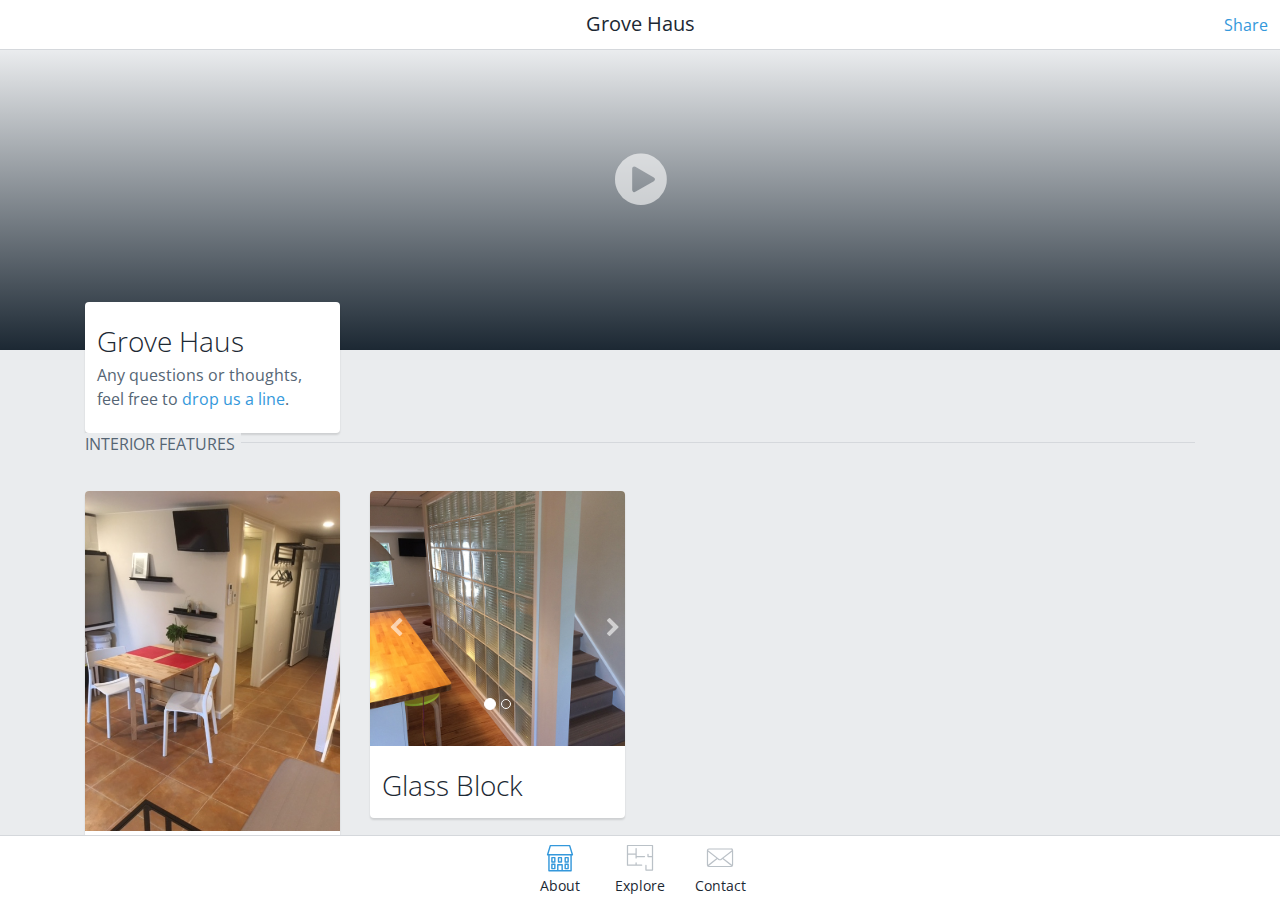
==== index.html @ 53299882 "initial commit" ====
<!DOCTYPE html>
<html lang="en">
<head>
	<meta http-equiv="X-UA-Compatible" content="IE=edge,chrome=1">
	<title>Bath | Grove Haus</title>
	<meta property="og:site_name" content="Grove Haus">
	<meta property="og:title" content="Grove Haus">
	<meta property="og:url" content="http://www.grove.littlebrook.me">
	<meta property="og:type" content="website">
	<meta property="og:image" content="img/social-fav.png"/>
	<meta property="og:description" content="Grove Haus is an eco friendly rental property managed by Steve Oliver.  Steve has spent several years perfecting the art of eco-renovations.  The Grove Haus application teaches people about eco frinedly technologies and decisions made when renovating the property.">  
	<meta itemprop="name" content="Grove Haus">
	<meta itemprop="url" content="http://www.grove.littlebrook.me">
	<meta itemprop="description" content="Grove Haus is an eco friendly rental property managed by Steve Oliver.  Steve has spent several years perfecting the art of eco-renovations.  The Grove Haus application teaches people about eco frinedly technologies and decisions made when renovating the property.">
	<meta name="robots" content="index,follow">
	<meta charset="utf-8">
	<meta name="viewport" content="width=device-width, initial-scale=1">
	<link href="stylesheets/main.css" rel="stylesheet">
	<link rel="apple-touch-icon" sizes="57x57" href="img/fav/apple-icon-57x57.png">
	<link rel="apple-touch-icon" sizes="60x60" href="img/fav/apple-icon-60x60.png">
	<link rel="apple-touch-icon" sizes="72x72" href="img/fav/apple-icon-72x72.png">
	<link rel="apple-touch-icon" sizes="76x76" href="img/fav/apple-icon-76x76.png">
	<link rel="apple-touch-icon" sizes="114x114" href="img/fav/apple-icon-114x114.png">
	<link rel="apple-touch-icon" sizes="120x120" href="img/fav/apple-icon-120x120.png">
	<link rel="apple-touch-icon" sizes="144x144" href="img/fav/apple-icon-144x144.png">
	<link rel="apple-touch-icon" sizes="152x152" href="img/fav/apple-icon-152x152.png">
	<link rel="apple-touch-icon" sizes="180x180" href="img/fav/apple-icon-180x180.png">
	<link rel="icon" type="image/png" sizes="192x192"  href="img/fav/android-icon-192x192.png">
	<link rel="icon" type="image/png" sizes="32x32" href="img/fav/favicon-32x32.png">
	<link rel="icon" type="image/png" sizes="96x96" href="img/fav/favicon-96x96.png">
	<link rel="icon" type="image/png" sizes="16x16" href="img/fav/favicon-16x16.png">
	<link rel="manifest" href="/manifest.json">
	<meta name="msapplication-TileColor" content="#ffffff">
	<meta name="msapplication-TileImage" content="img/fav/ms-icon-144x144.png">
	<meta name="theme-color" content="#ffffff">
</head>

<body id="home">

	<header class="row">
		<div class="header-left">
			<!-- <a href="#"><i class="fa fa-angle-left" aria-hidden="true"></i> Explore</a> -->
		</div>
		<div class="header-center">
			<h2>Grove Haus</h2>
		</div>
		<div class="header-right">
			<a href="#social-share" data-toggle="modal">Share</a>
		</div>
	</header>

	<div class="content">
		<div id="hero" class="row text-center">
			<a href="#intro-video" data-toggle="modal"><i class="fa fa-play-circle" aria-hidden="true"></i></a>
		</div>

		<div class="container">
			<div class="row">
				<div class="col-md-3 col-sm-6">
					<div class="card">
						<div class="card-body">
							<h1>Grove Haus</h1>
							<pContent Here</p>
							<p>Any questions or thoughts, feel free to <a href="contact.html">drop us a line</a>.</p>
						</div>
					</div>
				</div>	
				
				<div class="row divider">
					<div class="col-sm-12">
						<label>Interior Features</label>
						<span></span>
					</div>
				</div>
				
				<div class="col-md-3 col-sm-6">
					<div class="card">
						<div class="card-header">
							<img src="img/features/interior/DecorativeWarmFloors.jpg">
						</div>
						<div class="card-body">
							<h1>Decorative Radiant Floor</h1>
						</div>
					</div>
				</div>

				<div class="col-md-3 col-sm-6">
					<div class="card">
						<div class="card-header">
							<div id="carousel-glass-block" class="carousel slide" data-ride="carousel">
								<!-- Indicators -->
								<ol class="carousel-indicators">
									<li data-target="#carousel-glass-block" data-slide-to="0" class="active"></li>
									<li data-target="#carousel-glass-block" data-slide-to="1"></li>
								</ol>

								<!-- Wrapper for slides -->
								<div class="carousel-inner" role="listbox">
									<div class="item active">
									  <img src="img/features/interior/GlassBlockWall.jpg">
									</div>
									<div class="item">
									  <img src="img/features/interior/GlassBlockAccelerated.jpg">
									</div>
								</div>

								<!-- Controls -->
								<a class="left carousel-control" href="#carousel-glass-block" role="button" data-slide="prev">
									<i class="fa fa-chevron-left" aria-hidden="true"></i>
									<span class="sr-only">Previous</span>
								</a>
								<a class="right carousel-control" href="#carousel-glass-block" role="button" data-slide="next">
									<i class="fa fa-chevron-right" aria-hidden="true"></i>
									<span class="sr-only">Next</span>
								</a>
							</div>
						</div>
						<div class="card-body">
							<h1>Glass Block</h1>
						</div>
					</div>
				</div>

			</div>
		</div>
	</div>

	<footer class="row">
		<ul class="text-center nav nav-pills">
		  <li  role="presentation" class="active"><a href="index.html"><span id="nav-about"></span><label>About</label></a></li>
		  <li  role="presentation"><a href="explore.html"><span id="nav-explore"></span><label>Explore</label></a></li>
		  <li  role="presentation"><a href="contact.html"><span id="nav-contact"></span><label>Contact</label></a></li>
		</ul>
	</footer>

	<!-- Modals -->
	<div id="social-share" class="modal fade" tabindex="-1" role="dialog">
	  <div class="modal-dialog" role="document">
	    <div class="modal-content">
	      <div class="modal-header text-center">
	        <h1>Share this page</h1>
	      </div>
	      <div class="modal-body text-center">
	        <div class="row">
	        	<a href="https://twitter.com/share" data-target="_blank" class="btn btn-lg btn-twitter btn-block" data-text="Check out this cool technology used by Zadroga Haus" data-url="http://zadroga.littlebrook.me" data-hashtags="ecofriendly"><i class="fa fa-twitter"></i> Tweet</a>
	        </div>
	        <br>
	        <div class="row">
	        	<a href="http://www.facebook.com/share" data-target="_blank" class="btn btn-lg btn-facebook btn-block" data-href="http://zadroga.littlebrook.me"><i class="fa fa-facebook"></i> Share</a>
	        </div>	
	      </div>
	      <div class="modal-footer text-center">
	        <a href="#" data-dismiss="modal">Close</a>
	      </div>
	    </div><!-- /.modal-content -->
	  </div><!-- /.modal-dialog -->
	</div><!-- /.modal -->

	<div id="intro-video" class="modal fade" tabindex="-1" role="dialog">
	  <div class="modal-dialog" role="document">
	    <div class="modal-content">
	      <!-- <div class="modal-header text-center">
	        <h1>Share this page</h1>
	      </div> -->
	      <div class="modal-body text-center">
	        <div class="row">
	        	<!-- 16:9 aspect ratio -->
				<div class="embed-responsive embed-responsive-16by9">
				  <iframe width="560" height="315" src="https://www.youtube.com/embed/lWLOWMVcKO8" frameborder="0" allowfullscreen></iframe>
				</div>
	        </div>			
	      </div>
	      <div class="modal-footer text-center">
	        <a href="#" data-dismiss="modal">Close</a>
	      </div>
	    </div><!-- /.modal-content -->
	  </div><!-- /.modal-dialog -->
	</div><!-- /.modal -->
	

	

	<!-- Scripts -->
	<script type="text/javascript">
		$('.carousel').carousel()
	</script>
	<script type="text/javascript" src="/js/retina.js"></script>
	<script src="https://ajax.googleapis.com/ajax/libs/jquery/1.11.1/jquery.min.js"></script>
	<script src="https://maxcdn.bootstrapcdn.com/bootstrap/3.3.6/js/bootstrap.min.js" integrity="sha384-0mSbJDEHialfmuBBQP6A4Qrprq5OVfW37PRR3j5ELqxss1yVqOtnepnHVP9aJ7xS" crossorigin="anonymous"></script>
</body>
</html>
---- stylesheets/main.css ----
@charset "UTF-8";
@import url(https://fonts.googleapis.com/css?family=Open+Sans:300,400,600,700);
@import url(https://maxcdn.bootstrapcdn.com/font-awesome/4.4.0/css/font-awesome.min.css);
/*!
 * Bootstrap v3.3.6 (http://getbootstrap.com)
 * Copyright 2011-2015 Twitter, Inc.
 * Licensed under MIT (https://github.com/twbs/bootstrap/blob/master/LICENSE)
 */
/*! normalize.css v3.0.3 | MIT License | github.com/necolas/normalize.css */
/* line 9, ../sass/vendors/bootstrap/bootstrap/_normalize.scss */
html {
  font-family: sans-serif;
  -ms-text-size-adjust: 100%;
  -webkit-text-size-adjust: 100%;
}

/* line 19, ../sass/vendors/bootstrap/bootstrap/_normalize.scss */
body {
  margin: 0;
}

/* line 33, ../sass/vendors/bootstrap/bootstrap/_normalize.scss */
article,
aside,
details,
figcaption,
figure,
footer,
header,
hgroup,
main,
menu,
nav,
section,
summary {
  display: block;
}

/* line 54, ../sass/vendors/bootstrap/bootstrap/_normalize.scss */
audio,
canvas,
progress,
video {
  display: inline-block;
  vertical-align: baseline;
}

/* line 67, ../sass/vendors/bootstrap/bootstrap/_normalize.scss */
audio:not([controls]) {
  display: none;
  height: 0;
}

/* line 77, ../sass/vendors/bootstrap/bootstrap/_normalize.scss */
[hidden],
template {
  display: none;
}

/* line 89, ../sass/vendors/bootstrap/bootstrap/_normalize.scss */
a {
  background-color: transparent;
}

/* line 98, ../sass/vendors/bootstrap/bootstrap/_normalize.scss */
a:active,
a:hover {
  outline: 0;
}

/* line 110, ../sass/vendors/bootstrap/bootstrap/_normalize.scss */
abbr[title] {
  border-bottom: 1px dotted;
}

/* line 118, ../sass/vendors/bootstrap/bootstrap/_normalize.scss */
b,
strong {
  font-weight: bold;
}

/* line 127, ../sass/vendors/bootstrap/bootstrap/_normalize.scss */
dfn {
  font-style: italic;
}

/* line 136, ../sass/vendors/bootstrap/bootstrap/_normalize.scss */
h1 {
  font-size: 2em;
  margin: 0.67em 0;
}

/* line 145, ../sass/vendors/bootstrap/bootstrap/_normalize.scss */
mark {
  background: #ff0;
  color: #000;
}

/* line 154, ../sass/vendors/bootstrap/bootstrap/_normalize.scss */
small {
  font-size: 80%;
}

/* line 162, ../sass/vendors/bootstrap/bootstrap/_normalize.scss */
sub,
sup {
  font-size: 75%;
  line-height: 0;
  position: relative;
  vertical-align: baseline;
}

/* line 170, ../sass/vendors/bootstrap/bootstrap/_normalize.scss */
sup {
  top: -0.5em;
}

/* line 174, ../sass/vendors/bootstrap/bootstrap/_normalize.scss */
sub {
  bottom: -0.25em;
}

/* line 185, ../sass/vendors/bootstrap/bootstrap/_normalize.scss */
img {
  border: 0;
}

/* line 193, ../sass/vendors/bootstrap/bootstrap/_normalize.scss */
svg:not(:root) {
  overflow: hidden;
}

/* line 204, ../sass/vendors/bootstrap/bootstrap/_normalize.scss */
figure {
  margin: 1em 40px;
}

/* line 212, ../sass/vendors/bootstrap/bootstrap/_normalize.scss */
hr {
  box-sizing: content-box;
  height: 0;
}

/* line 221, ../sass/vendors/bootstrap/bootstrap/_normalize.scss */
pre {
  overflow: auto;
}

/* line 229, ../sass/vendors/bootstrap/bootstrap/_normalize.scss */
code,
kbd,
pre,
samp {
  font-family: monospace, monospace;
  font-size: 1em;
}

/* line 252, ../sass/vendors/bootstrap/bootstrap/_normalize.scss */
button,
input,
optgroup,
select,
textarea {
  color: inherit;
  font: inherit;
  margin: 0;
}

/* line 266, ../sass/vendors/bootstrap/bootstrap/_normalize.scss */
button {
  overflow: visible;
}

/* line 277, ../sass/vendors/bootstrap/bootstrap/_normalize.scss */
button,
select {
  text-transform: none;
}

/* line 290, ../sass/vendors/bootstrap/bootstrap/_normalize.scss */
button,
html input[type="button"],
input[type="reset"],
input[type="submit"] {
  -webkit-appearance: button;
  cursor: pointer;
}

/* line 302, ../sass/vendors/bootstrap/bootstrap/_normalize.scss */
button[disabled],
html input[disabled] {
  cursor: default;
}

/* line 311, ../sass/vendors/bootstrap/bootstrap/_normalize.scss */
button::-moz-focus-inner,
input::-moz-focus-inner {
  border: 0;
  padding: 0;
}

/* line 322, ../sass/vendors/bootstrap/bootstrap/_normalize.scss */
input {
  line-height: normal;
}

/* line 334, ../sass/vendors/bootstrap/bootstrap/_normalize.scss */
input[type="checkbox"],
input[type="radio"] {
  box-sizing: border-box;
  padding: 0;
}

/* line 346, ../sass/vendors/bootstrap/bootstrap/_normalize.scss */
input[type="number"]::-webkit-inner-spin-button,
input[type="number"]::-webkit-outer-spin-button {
  height: auto;
}

/* line 356, ../sass/vendors/bootstrap/bootstrap/_normalize.scss */
input[type="search"] {
  -webkit-appearance: textfield;
  box-sizing: content-box;
}

/* line 367, ../sass/vendors/bootstrap/bootstrap/_normalize.scss */
input[type="search"]::-webkit-search-cancel-button,
input[type="search"]::-webkit-search-decoration {
  -webkit-appearance: none;
}

/* line 376, ../sass/vendors/bootstrap/bootstrap/_normalize.scss */
fieldset {
  border: 1px solid #c0c0c0;
  margin: 0 2px;
  padding: 0.35em 0.625em 0.75em;
}

/* line 387, ../sass/vendors/bootstrap/bootstrap/_normalize.scss */
legend {
  border: 0;
  padding: 0;
}

/* line 396, ../sass/vendors/bootstrap/bootstrap/_normalize.scss */
textarea {
  overflow: auto;
}

/* line 405, ../sass/vendors/bootstrap/bootstrap/_normalize.scss */
optgroup {
  font-weight: bold;
}

/* line 416, ../sass/vendors/bootstrap/bootstrap/_normalize.scss */
table {
  border-collapse: collapse;
  border-spacing: 0;
}

/* line 421, ../sass/vendors/bootstrap/bootstrap/_normalize.scss */
td,
th {
  padding: 0;
}

/*! Source: https://github.com/h5bp/html5-boilerplate/blob/master/src/css/main.css */
@media print {
  /* line 9, ../sass/vendors/bootstrap/bootstrap/_print.scss */
  *,
  *:before,
  *:after {
    background: transparent !important;
    color: #000 !important;
    box-shadow: none !important;
    text-shadow: none !important;
  }

  /* line 18, ../sass/vendors/bootstrap/bootstrap/_print.scss */
  a,
  a:visited {
    text-decoration: underline;
  }

  /* line 23, ../sass/vendors/bootstrap/bootstrap/_print.scss */
  a[href]:after {
    content: " (" attr(href) ")";
  }

  /* line 27, ../sass/vendors/bootstrap/bootstrap/_print.scss */
  abbr[title]:after {
    content: " (" attr(title) ")";
  }

  /* line 33, ../sass/vendors/bootstrap/bootstrap/_print.scss */
  a[href^="#"]:after,
  a[href^="javascript:"]:after {
    content: "";
  }

  /* line 38, ../sass/vendors/bootstrap/bootstrap/_print.scss */
  pre,
  blockquote {
    border: 1px solid #999;
    page-break-inside: avoid;
  }

  /* line 44, ../sass/vendors/bootstrap/bootstrap/_print.scss */
  thead {
    display: table-header-group;
  }

  /* line 48, ../sass/vendors/bootstrap/bootstrap/_print.scss */
  tr,
  img {
    page-break-inside: avoid;
  }

  /* line 53, ../sass/vendors/bootstrap/bootstrap/_print.scss */
  img {
    max-width: 100% !important;
  }

  /* line 57, ../sass/vendors/bootstrap/bootstrap/_print.scss */
  p,
  h2,
  h3 {
    orphans: 3;
    widows: 3;
  }

  /* line 64, ../sass/vendors/bootstrap/bootstrap/_print.scss */
  h2,
  h3 {
    page-break-after: avoid;
  }

  /* line 72, ../sass/vendors/bootstrap/bootstrap/_print.scss */
  .navbar {
    display: none;
  }

  /* line 77, ../sass/vendors/bootstrap/bootstrap/_print.scss */
  .btn > .caret,
  .dropup > .btn > .caret {
    border-top-color: #000 !important;
  }

  /* line 81, ../sass/vendors/bootstrap/bootstrap/_print.scss */
  .label {
    border: 1px solid #000;
  }

  /* line 85, ../sass/vendors/bootstrap/bootstrap/_print.scss */
  .table {
    border-collapse: collapse !important;
  }
  /* line 88, ../sass/vendors/bootstrap/bootstrap/_print.scss */
  .table td,
  .table th {
    background-color: #fff !important;
  }

  /* line 94, ../sass/vendors/bootstrap/bootstrap/_print.scss */
  .table-bordered th,
  .table-bordered td {
    border: 1px solid #ddd !important;
  }
}
@font-face {
  font-family: 'Glyphicons Halflings';
  src: url("../fonts/bootstrap/glyphicons-halflings-regular.eot");
  src: url("../fonts/bootstrap/glyphicons-halflings-regular.eot?#iefix") format("embedded-opentype"), url("../fonts/bootstrap/glyphicons-halflings-regular.woff2") format("woff2"), url("../fonts/bootstrap/glyphicons-halflings-regular.woff") format("woff"), url("../fonts/bootstrap/glyphicons-halflings-regular.ttf") format("truetype"), url("../fonts/bootstrap/glyphicons-halflings-regular.svg#glyphicons_halflingsregular") format("svg");
}
/* line 24, ../sass/vendors/bootstrap/bootstrap/_glyphicons.scss */
.glyphicon {
  position: relative;
  top: 1px;
  display: inline-block;
  font-family: 'Glyphicons Halflings';
  font-style: normal;
  font-weight: normal;
  line-height: 1;
  -webkit-font-smoothing: antialiased;
  -moz-osx-font-smoothing: grayscale;
}

/* line 37, ../sass/vendors/bootstrap/bootstrap/_glyphicons.scss */
.glyphicon-asterisk:before {
  content: "\002a";
}

/* line 38, ../sass/vendors/bootstrap/bootstrap/_glyphicons.scss */
.glyphicon-plus:before {
  content: "\002b";
}

/* line 40, ../sass/vendors/bootstrap/bootstrap/_glyphicons.scss */
.glyphicon-euro:before,
.glyphicon-eur:before {
  content: "\20ac";
}

/* line 41, ../sass/vendors/bootstrap/bootstrap/_glyphicons.scss */
.glyphicon-minus:before {
  content: "\2212";
}

/* line 42, ../sass/vendors/bootstrap/bootstrap/_glyphicons.scss */
.glyphicon-cloud:before {
  content: "\2601";
}

/* line 43, ../sass/vendors/bootstrap/bootstrap/_glyphicons.scss */
.glyphicon-envelope:before {
  content: "\2709";
}

/* line 44, ../sass/vendors/bootstrap/bootstrap/_glyphicons.scss */
.glyphicon-pencil:before {
  content: "\270f";
}

/* line 45, ../sass/vendors/bootstrap/bootstrap/_glyphicons.scss */
.glyphicon-glass:before {
  content: "\e001";
}

/* line 46, ../sass/vendors/bootstrap/bootstrap/_glyphicons.scss */
.glyphicon-music:before {
  content: "\e002";
}

/* line 47, ../sass/vendors/bootstrap/bootstrap/_glyphicons.scss */
.glyphicon-search:before {
  content: "\e003";
}

/* line 48, ../sass/vendors/bootstrap/bootstrap/_glyphicons.scss */
.glyphicon-heart:before {
  content: "\e005";
}

/* line 49, ../sass/vendors/bootstrap/bootstrap/_glyphicons.scss */
.glyphicon-star:before {
  content: "\e006";
}

/* line 50, ../sass/vendors/bootstrap/bootstrap/_glyphicons.scss */
.glyphicon-star-empty:before {
  content: "\e007";
}

/* line 51, ../sass/vendors/bootstrap/bootstrap/_glyphicons.scss */
.glyphicon-user:before {
  content: "\e008";
}

/* line 52, ../sass/vendors/bootstrap/bootstrap/_glyphicons.scss */
.glyphicon-film:before {
  content: "\e009";
}

/* line 53, ../sass/vendors/bootstrap/bootstrap/_glyphicons.scss */
.glyphicon-th-large:before {
  content: "\e010";
}

/* line 54, ../sass/vendors/bootstrap/bootstrap/_glyphicons.scss */
.glyphicon-th:before {
  content: "\e011";
}

/* line 55, ../sass/vendors/bootstrap/bootstrap/_glyphicons.scss */
.glyphicon-th-list:before {
  content: "\e012";
}

/* line 56, ../sass/vendors/bootstrap/bootstrap/_glyphicons.scss */
.glyphicon-ok:before {
  content: "\e013";
}

/* line 57, ../sass/vendors/bootstrap/bootstrap/_glyphicons.scss */
.glyphicon-remove:before {
  content: "\e014";
}

/* line 58, ../sass/vendors/bootstrap/bootstrap/_glyphicons.scss */
.glyphicon-zoom-in:before {
  content: "\e015";
}

/* line 59, ../sass/vendors/bootstrap/bootstrap/_glyphicons.scss */
.glyphicon-zoom-out:before {
  content: "\e016";
}

/* line 60, ../sass/vendors/bootstrap/bootstrap/_glyphicons.scss */
.glyphicon-off:before {
  content: "\e017";
}

/* line 61, ../sass/vendors/bootstrap/bootstrap/_glyphicons.scss */
.glyphicon-signal:before {
  content: "\e018";
}

/* line 62, ../sass/vendors/bootstrap/bootstrap/_glyphicons.scss */
.glyphicon-cog:before {
  content: "\e019";
}

/* line 63, ../sass/vendors/bootstrap/bootstrap/_glyphicons.scss */
.glyphicon-trash:before {
  content: "\e020";
}

/* line 64, ../sass/vendors/bootstrap/bootstrap/_glyphicons.scss */
.glyphicon-home:before {
  content: "\e021";
}

/* line 65, ../sass/vendors/bootstrap/bootstrap/_glyphicons.scss */
.glyphicon-file:before {
  content: "\e022";
}

/* line 66, ../sass/vendors/bootstrap/bootstrap/_glyphicons.scss */
.glyphicon-time:before {
  content: "\e023";
}

/* line 67, ../sass/vendors/bootstrap/bootstrap/_glyphicons.scss */
.glyphicon-road:before {
  content: "\e024";
}

/* line 68, ../sass/vendors/bootstrap/bootstrap/_glyphicons.scss */
.glyphicon-download-alt:before {
  content: "\e025";
}

/* line 69, ../sass/vendors/bootstrap/bootstrap/_glyphicons.scss */
.glyphicon-download:before {
  content: "\e026";
}

/* line 70, ../sass/vendors/bootstrap/bootstrap/_glyphicons.scss */
.glyphicon-upload:before {
  content: "\e027";
}

/* line 71, ../sass/vendors/bootstrap/bootstrap/_glyphicons.scss */
.glyphicon-inbox:before {
  content: "\e028";
}

/* line 72, ../sass/vendors/bootstrap/bootstrap/_glyphicons.scss */
.glyphicon-play-circle:before {
  content: "\e029";
}

/* line 73, ../sass/vendors/bootstrap/bootstrap/_glyphicons.scss */
.glyphicon-repeat:before {
  content: "\e030";
}

/* line 74, ../sass/vendors/bootstrap/bootstrap/_glyphicons.scss */
.glyphicon-refresh:before {
  content: "\e031";
}

/* line 75, ../sass/vendors/bootstrap/bootstrap/_glyphicons.scss */
.glyphicon-list-alt:before {
  content: "\e032";
}

/* line 76, ../sass/vendors/bootstrap/bootstrap/_glyphicons.scss */
.glyphicon-lock:before {
  content: "\e033";
}

/* line 77, ../sass/vendors/bootstrap/bootstrap/_glyphicons.scss */
.glyphicon-flag:before {
  content: "\e034";
}

/* line 78, ../sass/vendors/bootstrap/bootstrap/_glyphicons.scss */
.glyphicon-headphones:before {
  content: "\e035";
}

/* line 79, ../sass/vendors/bootstrap/bootstrap/_glyphicons.scss */
.glyphicon-volume-off:before {
  content: "\e036";
}

/* line 80, ../sass/vendors/bootstrap/bootstrap/_glyphicons.scss */
.glyphicon-volume-down:before {
  content: "\e037";
}

/* line 81, ../sass/vendors/bootstrap/bootstrap/_glyphicons.scss */
.glyphicon-volume-up:before {
  content: "\e038";
}

/* line 82, ../sass/vendors/bootstrap/bootstrap/_glyphicons.scss */
.glyphicon-qrcode:before {
  content: "\e039";
}

/* line 83, ../sass/vendors/bootstrap/bootstrap/_glyphicons.scss */
.glyphicon-barcode:before {
  content: "\e040";
}

/* line 84, ../sass/vendors/bootstrap/bootstrap/_glyphicons.scss */
.glyphicon-tag:before {
  content: "\e041";
}

/* line 85, ../sass/vendors/bootstrap/bootstrap/_glyphicons.scss */
.glyphicon-tags:before {
  content: "\e042";
}

/* line 86, ../sass/vendors/bootstrap/bootstrap/_glyphicons.scss */
.glyphicon-book:before {
  content: "\e043";
}

/* line 87, ../sass/vendors/bootstrap/bootstrap/_glyphicons.scss */
.glyphicon-bookmark:before {
  content: "\e044";
}

/* line 88, ../sass/vendors/bootstrap/bootstrap/_glyphicons.scss */
.glyphicon-print:before {
  content: "\e045";
}

/* line 89, ../sass/vendors/bootstrap/bootstrap/_glyphicons.scss */
.glyphicon-camera:before {
  content: "\e046";
}

/* line 90, ../sass/vendors/bootstrap/bootstrap/_glyphicons.scss */
.glyphicon-font:before {
  content: "\e047";
}

/* line 91, ../sass/vendors/bootstrap/bootstrap/_glyphicons.scss */
.glyphicon-bold:before {
  content: "\e048";
}

/* line 92, ../sass/vendors/bootstrap/bootstrap/_glyphicons.scss */
.glyphicon-italic:before {
  content: "\e049";
}

/* line 93, ../sass/vendors/bootstrap/bootstrap/_glyphicons.scss */
.glyphicon-text-height:before {
  content: "\e050";
}

/* line 94, ../sass/vendors/bootstrap/bootstrap/_glyphicons.scss */
.glyphicon-text-width:before {
  content: "\e051";
}

/* line 95, ../sass/vendors/bootstrap/bootstrap/_glyphicons.scss */
.glyphicon-align-left:before {
  content: "\e052";
}

/* line 96, ../sass/vendors/bootstrap/bootstrap/_glyphicons.scss */
.glyphicon-align-center:before {
  content: "\e053";
}

/* line 97, ../sass/vendors/bootstrap/bootstrap/_glyphicons.scss */
.glyphicon-align-right:before {
  content: "\e054";
}

/* line 98, ../sass/vendors/bootstrap/bootstrap/_glyphicons.scss */
.glyphicon-align-justify:before {
  content: "\e055";
}

/* line 99, ../sass/vendors/bootstrap/bootstrap/_glyphicons.scss */
.glyphicon-list:before {
  content: "\e056";
}

/* line 100, ../sass/vendors/bootstrap/bootstrap/_glyphicons.scss */
.glyphicon-indent-left:before {
  content: "\e057";
}

/* line 101, ../sass/vendors/bootstrap/bootstrap/_glyphicons.scss */
.glyphicon-indent-right:before {
  content: "\e058";
}

/* line 102, ../sass/vendors/bootstrap/bootstrap/_glyphicons.scss */
.glyphicon-facetime-video:before {
  content: "\e059";
}

/* line 103, ../sass/vendors/bootstrap/bootstrap/_glyphicons.scss */
.glyphicon-picture:before {
  content: "\e060";
}

/* line 104, ../sass/vendors/bootstrap/bootstrap/_glyphicons.scss */
.glyphicon-map-marker:before {
  content: "\e062";
}

/* line 105, ../sass/vendors/bootstrap/bootstrap/_glyphicons.scss */
.glyphicon-adjust:before {
  content: "\e063";
}

/* line 106, ../sass/vendors/bootstrap/bootstrap/_glyphicons.scss */
.glyphicon-tint:before {
  content: "\e064";
}

/* line 107, ../sass/vendors/bootstrap/bootstrap/_glyphicons.scss */
.glyphicon-edit:before {
  content: "\e065";
}

/* line 108, ../sass/vendors/bootstrap/bootstrap/_glyphicons.scss */
.glyphicon-share:before {
  content: "\e066";
}

/* line 109, ../sass/vendors/bootstrap/bootstrap/_glyphicons.scss */
.glyphicon-check:before {
  content: "\e067";
}

/* line 110, ../sass/vendors/bootstrap/bootstrap/_glyphicons.scss */
.glyphicon-move:before {
  content: "\e068";
}

/* line 111, ../sass/vendors/bootstrap/bootstrap/_glyphicons.scss */
.glyphicon-step-backward:before {
  content: "\e069";
}

/* line 112, ../sass/vendors/bootstrap/bootstrap/_glyphicons.scss */
.glyphicon-fast-backward:before {
  content: "\e070";
}

/* line 113, ../sass/vendors/bootstrap/bootstrap/_glyphicons.scss */
.glyphicon-backward:before {
  content: "\e071";
}

/* line 114, ../sass/vendors/bootstrap/bootstrap/_glyphicons.scss */
.glyphicon-play:before {
  content: "\e072";
}

/* line 115, ../sass/vendors/bootstrap/bootstrap/_glyphicons.scss */
.glyphicon-pause:before {
  content: "\e073";
}

/* line 116, ../sass/vendors/bootstrap/bootstrap/_glyphicons.scss */
.glyphicon-stop:before {
  content: "\e074";
}

/* line 117, ../sass/vendors/bootstrap/bootstrap/_glyphicons.scss */
.glyphicon-forward:before {
  content: "\e075";
}

/* line 118, ../sass/vendors/bootstrap/bootstrap/_glyphicons.scss */
.glyphicon-fast-forward:before {
  content: "\e076";
}

/* line 119, ../sass/vendors/bootstrap/bootstrap/_glyphicons.scss */
.glyphicon-step-forward:before {
  content: "\e077";
}

/* line 120, ../sass/vendors/bootstrap/bootstrap/_glyphicons.scss */
.glyphicon-eject:before {
  content: "\e078";
}

/* line 121, ../sass/vendors/bootstrap/bootstrap/_glyphicons.scss */
.glyphicon-chevron-left:before {
  content: "\e079";
}

/* line 122, ../sass/vendors/bootstrap/bootstrap/_glyphicons.scss */
.glyphicon-chevron-right:before {
  content: "\e080";
}

/* line 123, ../sass/vendors/bootstrap/bootstrap/_glyphicons.scss */
.glyphicon-plus-sign:before {
  content: "\e081";
}

/* line 124, ../sass/vendors/bootstrap/bootstrap/_glyphicons.scss */
.glyphicon-minus-sign:before {
  content: "\e082";
}

/* line 125, ../sass/vendors/bootstrap/bootstrap/_glyphicons.scss */
.glyphicon-remove-sign:before {
  content: "\e083";
}

/* line 126, ../sass/vendors/bootstrap/bootstrap/_glyphicons.scss */
.glyphicon-ok-sign:before {
  content: "\e084";
}

/* line 127, ../sass/vendors/bootstrap/bootstrap/_glyphicons.scss */
.glyphicon-question-sign:before {
  content: "\e085";
}

/* line 128, ../sass/vendors/bootstrap/bootstrap/_glyphicons.scss */
.glyphicon-info-sign:before {
  content: "\e086";
}

/* line 129, ../sass/vendors/bootstrap/bootstrap/_glyphicons.scss */
.glyphicon-screenshot:before {
  content: "\e087";
}

/* line 130, ../sass/vendors/bootstrap/bootstrap/_glyphicons.scss */
.glyphicon-remove-circle:before {
  content: "\e088";
}

/* line 131, ../sass/vendors/bootstrap/bootstrap/_glyphicons.scss */
.glyphicon-ok-circle:before {
  content: "\e089";
}

/* line 132, ../sass/vendors/bootstrap/bootstrap/_glyphicons.scss */
.glyphicon-ban-circle:before {
  content: "\e090";
}

/* line 133, ../sass/vendors/bootstrap/bootstrap/_glyphicons.scss */
.glyphicon-arrow-left:before {
  content: "\e091";
}

/* line 134, ../sass/vendors/bootstrap/bootstrap/_glyphicons.scss */
.glyphicon-arrow-right:before {
  content: "\e092";
}

/* line 135, ../sass/vendors/bootstrap/bootstrap/_glyphicons.scss */
.glyphicon-arrow-up:before {
  content: "\e093";
}

/* line 136, ../sass/vendors/bootstrap/bootstrap/_glyphicons.scss */
.glyphicon-arrow-down:before {
  content: "\e094";
}

/* line 137, ../sass/vendors/bootstrap/bootstrap/_glyphicons.scss */
.glyphicon-share-alt:before {
  content: "\e095";
}

/* line 138, ../sass/vendors/bootstrap/bootstrap/_glyphicons.scss */
.glyphicon-resize-full:before {
  content: "\e096";
}

/* line 139, ../sass/vendors/bootstrap/bootstrap/_glyphicons.scss */
.glyphicon-resize-small:before {
  content: "\e097";
}

/* line 140, ../sass/vendors/bootstrap/bootstrap/_glyphicons.scss */
.glyphicon-exclamation-sign:before {
  content: "\e101";
}

/* line 141, ../sass/vendors/bootstrap/bootstrap/_glyphicons.scss */
.glyphicon-gift:before {
  content: "\e102";
}

/* line 142, ../sass/vendors/bootstrap/bootstrap/_glyphicons.scss */
.glyphicon-leaf:before {
  content: "\e103";
}

/* line 143, ../sass/vendors/bootstrap/bootstrap/_glyphicons.scss */
.glyphicon-fire:before {
  content: "\e104";
}

/* line 144, ../sass/vendors/bootstrap/bootstrap/_glyphicons.scss */
.glyphicon-eye-open:before {
  content: "\e105";
}

/* line 145, ../sass/vendors/bootstrap/bootstrap/_glyphicons.scss */
.glyphicon-eye-close:before {
  content: "\e106";
}

/* line 146, ../sass/vendors/bootstrap/bootstrap/_glyphicons.scss */
.glyphicon-warning-sign:before {
  content: "\e107";
}

/* line 147, ../sass/vendors/bootstrap/bootstrap/_glyphicons.scss */
.glyphicon-plane:before {
  content: "\e108";
}

/* line 148, ../sass/vendors/bootstrap/bootstrap/_glyphicons.scss */
.glyphicon-calendar:before {
  content: "\e109";
}

/* line 149, ../sass/vendors/bootstrap/bootstrap/_glyphicons.scss */
.glyphicon-random:before {
  content: "\e110";
}

/* line 150, ../sass/vendors/bootstrap/bootstrap/_glyphicons.scss */
.glyphicon-comment:before {
  content: "\e111";
}

/* line 151, ../sass/vendors/bootstrap/bootstrap/_glyphicons.scss */
.glyphicon-magnet:before {
  content: "\e112";
}

/* line 152, ../sass/vendors/bootstrap/bootstrap/_glyphicons.scss */
.glyphicon-chevron-up:before {
  content: "\e113";
}

/* line 153, ../sass/vendors/bootstrap/bootstrap/_glyphicons.scss */
.glyphicon-chevron-down:before {
  content: "\e114";
}

/* line 154, ../sass/vendors/bootstrap/bootstrap/_glyphicons.scss */
.glyphicon-retweet:before {
  content: "\e115";
}

/* line 155, ../sass/vendors/bootstrap/bootstrap/_glyphicons.scss */
.glyphicon-shopping-cart:before {
  content: "\e116";
}

/* line 156, ../sass/vendors/bootstrap/bootstrap/_glyphicons.scss */
.glyphicon-folder-close:before {
  content: "\e117";
}

/* line 157, ../sass/vendors/bootstrap/bootstrap/_glyphicons.scss */
.glyphicon-folder-open:before {
  content: "\e118";
}

/* line 158, ../sass/vendors/bootstrap/bootstrap/_glyphicons.scss */
.glyphicon-resize-vertical:before {
  content: "\e119";
}

/* line 159, ../sass/vendors/bootstrap/bootstrap/_glyphicons.scss */
.glyphicon-resize-horizontal:before {
  content: "\e120";
}

/* line 160, ../sass/vendors/bootstrap/bootstrap/_glyphicons.scss */
.glyphicon-hdd:before {
  content: "\e121";
}

/* line 161, ../sass/vendors/bootstrap/bootstrap/_glyphicons.scss */
.glyphicon-bullhorn:before {
  content: "\e122";
}

/* line 162, ../sass/vendors/bootstrap/bootstrap/_glyphicons.scss */
.glyphicon-bell:before {
  content: "\e123";
}

/* line 163, ../sass/vendors/bootstrap/bootstrap/_glyphicons.scss */
.glyphicon-certificate:before {
  content: "\e124";
}

/* line 164, ../sass/vendors/bootstrap/bootstrap/_glyphicons.scss */
.glyphicon-thumbs-up:before {
  content: "\e125";
}

/* line 165, ../sass/vendors/bootstrap/bootstrap/_glyphicons.scss */
.glyphicon-thumbs-down:before {
  content: "\e126";
}

/* line 166, ../sass/vendors/bootstrap/bootstrap/_glyphicons.scss */
.glyphicon-hand-right:before {
  content: "\e127";
}

/* line 167, ../sass/vendors/bootstrap/bootstrap/_glyphicons.scss */
.glyphicon-hand-left:before {
  content: "\e128";
}

/* line 168, ../sass/vendors/bootstrap/bootstrap/_glyphicons.scss */
.glyphicon-hand-up:before {
  content: "\e129";
}

/* line 169, ../sass/vendors/bootstrap/bootstrap/_glyphicons.scss */
.glyphicon-hand-down:before {
  content: "\e130";
}

/* line 170, ../sass/vendors/bootstrap/bootstrap/_glyphicons.scss */
.glyphicon-circle-arrow-right:before {
  content: "\e131";
}

/* line 171, ../sass/vendors/bootstrap/bootstrap/_glyphicons.scss */
.glyphicon-circle-arrow-left:before {
  content: "\e132";
}

/* line 172, ../sass/vendors/bootstrap/bootstrap/_glyphicons.scss */
.glyphicon-circle-arrow-up:before {
  content: "\e133";
}

/* line 173, ../sass/vendors/bootstrap/bootstrap/_glyphicons.scss */
.glyphicon-circle-arrow-down:before {
  content: "\e134";
}

/* line 174, ../sass/vendors/bootstrap/bootstrap/_glyphicons.scss */
.glyphicon-globe:before {
  content: "\e135";
}

/* line 175, ../sass/vendors/bootstrap/bootstrap/_glyphicons.scss */
.glyphicon-wrench:before {
  content: "\e136";
}

/* line 176, ../sass/vendors/bootstrap/bootstrap/_glyphicons.scss */
.glyphicon-tasks:before {
  content: "\e137";
}

/* line 177, ../sass/vendors/bootstrap/bootstrap/_glyphicons.scss */
.glyphicon-filter:before {
  content: "\e138";
}

/* line 178, ../sass/vendors/bootstrap/bootstrap/_glyphicons.scss */
.glyphicon-briefcase:before {
  content: "\e139";
}

/* line 179, ../sass/vendors/bootstrap/bootstrap/_glyphicons.scss */
.glyphicon-fullscreen:before {
  content: "\e140";
}

/* line 180, ../sass/vendors/bootstrap/bootstrap/_glyphicons.scss */
.glyphicon-dashboard:before {
  content: "\e141";
}

/* line 181, ../sass/vendors/bootstrap/bootstrap/_glyphicons.scss */
.glyphicon-paperclip:before {
  content: "\e142";
}

/* line 182, ../sass/vendors/bootstrap/bootstrap/_glyphicons.scss */
.glyphicon-heart-empty:before {
  content: "\e143";
}

/* line 183, ../sass/vendors/bootstrap/bootstrap/_glyphicons.scss */
.glyphicon-link:before {
  content: "\e144";
}

/* line 184, ../sass/vendors/bootstrap/bootstrap/_glyphicons.scss */
.glyphicon-phone:before {
  content: "\e145";
}

/* line 185, ../sass/vendors/bootstrap/bootstrap/_glyphicons.scss */
.glyphicon-pushpin:before {
  content: "\e146";
}

/* line 186, ../sass/vendors/bootstrap/bootstrap/_glyphicons.scss */
.glyphicon-usd:before {
  content: "\e148";
}

/* line 187, ../sass/vendors/bootstrap/bootstrap/_glyphicons.scss */
.glyphicon-gbp:before {
  content: "\e149";
}

/* line 188, ../sass/vendors/bootstrap/bootstrap/_glyphicons.scss */
.glyphicon-sort:before {
  content: "\e150";
}

/* line 189, ../sass/vendors/bootstrap/bootstrap/_glyphicons.scss */
.glyphicon-sort-by-alphabet:before {
  content: "\e151";
}

/* line 190, ../sass/vendors/bootstrap/bootstrap/_glyphicons.scss */
.glyphicon-sort-by-alphabet-alt:before {
  content: "\e152";
}

/* line 191, ../sass/vendors/bootstrap/bootstrap/_glyphicons.scss */
.glyphicon-sort-by-order:before {
  content: "\e153";
}

/* line 192, ../sass/vendors/bootstrap/bootstrap/_glyphicons.scss */
.glyphicon-sort-by-order-alt:before {
  content: "\e154";
}

/* line 193, ../sass/vendors/bootstrap/bootstrap/_glyphicons.scss */
.glyphicon-sort-by-attributes:before {
  content: "\e155";
}

/* line 194, ../sass/vendors/bootstrap/bootstrap/_glyphicons.scss */
.glyphicon-sort-by-attributes-alt:before {
  content: "\e156";
}

/* line 195, ../sass/vendors/bootstrap/bootstrap/_glyphicons.scss */
.glyphicon-unchecked:before {
  content: "\e157";
}

/* line 196, ../sass/vendors/bootstrap/bootstrap/_glyphicons.scss */
.glyphicon-expand:before {
  content: "\e158";
}

/* line 197, ../sass/vendors/bootstrap/bootstrap/_glyphicons.scss */
.glyphicon-collapse-down:before {
  content: "\e159";
}

/* line 198, ../sass/vendors/bootstrap/bootstrap/_glyphicons.scss */
.glyphicon-collapse-up:before {
  content: "\e160";
}

/* line 199, ../sass/vendors/bootstrap/bootstrap/_glyphicons.scss */
.glyphicon-log-in:before {
  content: "\e161";
}

/* line 200, ../sass/vendors/bootstrap/bootstrap/_glyphicons.scss */
.glyphicon-flash:before {
  content: "\e162";
}

/* line 201, ../sass/vendors/bootstrap/bootstrap/_glyphicons.scss */
.glyphicon-log-out:before {
  content: "\e163";
}

/* line 202, ../sass/vendors/bootstrap/bootstrap/_glyphicons.scss */
.glyphicon-new-window:before {
  content: "\e164";
}

/* line 203, ../sass/vendors/bootstrap/bootstrap/_glyphicons.scss */
.glyphicon-record:before {
  content: "\e165";
}

/* line 204, ../sass/vendors/bootstrap/bootstrap/_glyphicons.scss */
.glyphicon-save:before {
  content: "\e166";
}

/* line 205, ../sass/vendors/bootstrap/bootstrap/_glyphicons.scss */
.glyphicon-open:before {
  content: "\e167";
}

/* line 206, ../sass/vendors/bootstrap/bootstrap/_glyphicons.scss */
.glyphicon-saved:before {
  content: "\e168";
}

/* line 207, ../sass/vendors/bootstrap/bootstrap/_glyphicons.scss */
.glyphicon-import:before {
  content: "\e169";
}

/* line 208, ../sass/vendors/bootstrap/bootstrap/_glyphicons.scss */
.glyphicon-export:before {
  content: "\e170";
}

/* line 209, ../sass/vendors/bootstrap/bootstrap/_glyphicons.scss */
.glyphicon-send:before {
  content: "\e171";
}

/* line 210, ../sass/vendors/bootstrap/bootstrap/_glyphicons.scss */
.glyphicon-floppy-disk:before {
  content: "\e172";
}

/* line 211, ../sass/vendors/bootstrap/bootstrap/_glyphicons.scss */
.glyphicon-floppy-saved:before {
  content: "\e173";
}

/* line 212, ../sass/vendors/bootstrap/bootstrap/_glyphicons.scss */
.glyphicon-floppy-remove:before {
  content: "\e174";
}

/* line 213, ../sass/vendors/bootstrap/bootstrap/_glyphicons.scss */
.glyphicon-floppy-save:before {
  content: "\e175";
}

/* line 214, ../sass/vendors/bootstrap/bootstrap/_glyphicons.scss */
.glyphicon-floppy-open:before {
  content: "\e176";
}

/* line 215, ../sass/vendors/bootstrap/bootstrap/_glyphicons.scss */
.glyphicon-credit-card:before {
  content: "\e177";
}

/* line 216, ../sass/vendors/bootstrap/bootstrap/_glyphicons.scss */
.glyphicon-transfer:before {
  content: "\e178";
}

/* line 217, ../sass/vendors/bootstrap/bootstrap/_glyphicons.scss */
.glyphicon-cutlery:before {
  content: "\e179";
}

/* line 218, ../sass/vendors/bootstrap/bootstrap/_glyphicons.scss */
.glyphicon-header:before {
  content: "\e180";
}

/* line 219, ../sass/vendors/bootstrap/bootstrap/_glyphicons.scss */
.glyphicon-compressed:before {
  content: "\e181";
}

/* line 220, ../sass/vendors/bootstrap/bootstrap/_glyphicons.scss */
.glyphicon-earphone:before {
  content: "\e182";
}

/* line 221, ../sass/vendors/bootstrap/bootstrap/_glyphicons.scss */
.glyphicon-phone-alt:before {
  content: "\e183";
}

/* line 222, ../sass/vendors/bootstrap/bootstrap/_glyphicons.scss */
.glyphicon-tower:before {
  content: "\e184";
}

/* line 223, ../sass/vendors/bootstrap/bootstrap/_glyphicons.scss */
.glyphicon-stats:before {
  content: "\e185";
}

/* line 224, ../sass/vendors/bootstrap/bootstrap/_glyphicons.scss */
.glyphicon-sd-video:before {
  content: "\e186";
}

/* line 225, ../sass/vendors/bootstrap/bootstrap/_glyphicons.scss */
.glyphicon-hd-video:before {
  content: "\e187";
}

/* line 226, ../sass/vendors/bootstrap/bootstrap/_glyphicons.scss */
.glyphicon-subtitles:before {
  content: "\e188";
}

/* line 227, ../sass/vendors/bootstrap/bootstrap/_glyphicons.scss */
.glyphicon-sound-stereo:before {
  content: "\e189";
}

/* line 228, ../sass/vendors/bootstrap/bootstrap/_glyphicons.scss */
.glyphicon-sound-dolby:before {
  content: "\e190";
}

/* line 229, ../sass/vendors/bootstrap/bootstrap/_glyphicons.scss */
.glyphicon-sound-5-1:before {
  content: "\e191";
}

/* line 230, ../sass/vendors/bootstrap/bootstrap/_glyphicons.scss */
.glyphicon-sound-6-1:before {
  content: "\e192";
}

/* line 231, ../sass/vendors/bootstrap/bootstrap/_glyphicons.scss */
.glyphicon-sound-7-1:before {
  content: "\e193";
}

/* line 232, ../sass/vendors/bootstrap/bootstrap/_glyphicons.scss */
.glyphicon-copyright-mark:before {
  content: "\e194";
}

/* line 233, ../sass/vendors/bootstrap/bootstrap/_glyphicons.scss */
.glyphicon-registration-mark:before {
  content: "\e195";
}

/* line 234, ../sass/vendors/bootstrap/bootstrap/_glyphicons.scss */
.glyphicon-cloud-download:before {
  content: "\e197";
}

/* line 235, ../sass/vendors/bootstrap/bootstrap/_glyphicons.scss */
.glyphicon-cloud-upload:before {
  content: "\e198";
}

/* line 236, ../sass/vendors/bootstrap/bootstrap/_glyphicons.scss */
.glyphicon-tree-conifer:before {
  content: "\e199";
}

/* line 237, ../sass/vendors/bootstrap/bootstrap/_glyphicons.scss */
.glyphicon-tree-deciduous:before {
  content: "\e200";
}

/* line 238, ../sass/vendors/bootstrap/bootstrap/_glyphicons.scss */
.glyphicon-cd:before {
  content: "\e201";
}

/* line 239, ../sass/vendors/bootstrap/bootstrap/_glyphicons.scss */
.glyphicon-save-file:before {
  content: "\e202";
}

/* line 240, ../sass/vendors/bootstrap/bootstrap/_glyphicons.scss */
.glyphicon-open-file:before {
  content: "\e203";
}

/* line 241, ../sass/vendors/bootstrap/bootstrap/_glyphicons.scss */
.glyphicon-level-up:before {
  content: "\e204";
}

/* line 242, ../sass/vendors/bootstrap/bootstrap/_glyphicons.scss */
.glyphicon-copy:before {
  content: "\e205";
}

/* line 243, ../sass/vendors/bootstrap/bootstrap/_glyphicons.scss */
.glyphicon-paste:before {
  content: "\e206";
}

/* line 252, ../sass/vendors/bootstrap/bootstrap/_glyphicons.scss */
.glyphicon-alert:before {
  content: "\e209";
}

/* line 253, ../sass/vendors/bootstrap/bootstrap/_glyphicons.scss */
.glyphicon-equalizer:before {
  content: "\e210";
}

/* line 254, ../sass/vendors/bootstrap/bootstrap/_glyphicons.scss */
.glyphicon-king:before {
  content: "\e211";
}

/* line 255, ../sass/vendors/bootstrap/bootstrap/_glyphicons.scss */
.glyphicon-queen:before {
  content: "\e212";
}

/* line 256, ../sass/vendors/bootstrap/bootstrap/_glyphicons.scss */
.glyphicon-pawn:before {
  content: "\e213";
}

/* line 257, ../sass/vendors/bootstrap/bootstrap/_glyphicons.scss */
.glyphicon-bishop:before {
  content: "\e214";
}

/* line 258, ../sass/vendors/bootstrap/bootstrap/_glyphicons.scss */
.glyphicon-knight:before {
  content: "\e215";
}

/* line 259, ../sass/vendors/bootstrap/bootstrap/_glyphicons.scss */
.glyphicon-baby-formula:before {
  content: "\e216";
}

/* line 260, ../sass/vendors/bootstrap/bootstrap/_glyphicons.scss */
.glyphicon-tent:before {
  content: "\26fa";
}

/* line 261, ../sass/vendors/bootstrap/bootstrap/_glyphicons.scss */
.glyphicon-blackboard:before {
  content: "\e218";
}

/* line 262, ../sass/vendors/bootstrap/bootstrap/_glyphicons.scss */
.glyphicon-bed:before {
  content: "\e219";
}

/* line 263, ../sass/vendors/bootstrap/bootstrap/_glyphicons.scss */
.glyphicon-apple:before {
  content: "\f8ff";
}

/* line 264, ../sass/vendors/bootstrap/bootstrap/_glyphicons.scss */
.glyphicon-erase:before {
  content: "\e221";
}

/* line 265, ../sass/vendors/bootstrap/bootstrap/_glyphicons.scss */
.glyphicon-hourglass:before {
  content: "\231b";
}

/* line 266, ../sass/vendors/bootstrap/bootstrap/_glyphicons.scss */
.glyphicon-lamp:before {
  content: "\e223";
}

/* line 267, ../sass/vendors/bootstrap/bootstrap/_glyphicons.scss */
.glyphicon-duplicate:before {
  content: "\e224";
}

/* line 268, ../sass/vendors/bootstrap/bootstrap/_glyphicons.scss */
.glyphicon-piggy-bank:before {
  content: "\e225";
}

/* line 269, ../sass/vendors/bootstrap/bootstrap/_glyphicons.scss */
.glyphicon-scissors:before {
  content: "\e226";
}

/* line 270, ../sass/vendors/bootstrap/bootstrap/_glyphicons.scss */
.glyphicon-bitcoin:before {
  content: "\e227";
}

/* line 271, ../sass/vendors/bootstrap/bootstrap/_glyphicons.scss */
.glyphicon-btc:before {
  content: "\e227";
}

/* line 272, ../sass/vendors/bootstrap/bootstrap/_glyphicons.scss */
.glyphicon-xbt:before {
  content: "\e227";
}

/* line 273, ../sass/vendors/bootstrap/bootstrap/_glyphicons.scss */
.glyphicon-yen:before {
  content: "\00a5";
}

/* line 274, ../sass/vendors/bootstrap/bootstrap/_glyphicons.scss */
.glyphicon-jpy:before {
  content: "\00a5";
}

/* line 275, ../sass/vendors/bootstrap/bootstrap/_glyphicons.scss */
.glyphicon-ruble:before {
  content: "\20bd";
}

/* line 276, ../sass/vendors/bootstrap/bootstrap/_glyphicons.scss */
.glyphicon-rub:before {
  content: "\20bd";
}

/* line 277, ../sass/vendors/bootstrap/bootstrap/_glyphicons.scss */
.glyphicon-scale:before {
  content: "\e230";
}

/* line 278, ../sass/vendors/bootstrap/bootstrap/_glyphicons.scss */
.glyphicon-ice-lolly:before {
  content: "\e231";
}

/* line 279, ../sass/vendors/bootstrap/bootstrap/_glyphicons.scss */
.glyphicon-ice-lolly-tasted:before {
  content: "\e232";
}

/* line 280, ../sass/vendors/bootstrap/bootstrap/_glyphicons.scss */
.glyphicon-education:before {
  content: "\e233";
}

/* line 281, ../sass/vendors/bootstrap/bootstrap/_glyphicons.scss */
.glyphicon-option-horizontal:before {
  content: "\e234";
}

/* line 282, ../sass/vendors/bootstrap/bootstrap/_glyphicons.scss */
.glyphicon-option-vertical:before {
  content: "\e235";
}

/* line 283, ../sass/vendors/bootstrap/bootstrap/_glyphicons.scss */
.glyphicon-menu-hamburger:before {
  content: "\e236";
}

/* line 284, ../sass/vendors/bootstrap/bootstrap/_glyphicons.scss */
.glyphicon-modal-window:before {
  content: "\e237";
}

/* line 285, ../sass/vendors/bootstrap/bootstrap/_glyphicons.scss */
.glyphicon-oil:before {
  content: "\e238";
}

/* line 286, ../sass/vendors/bootstrap/bootstrap/_glyphicons.scss */
.glyphicon-grain:before {
  content: "\e239";
}

/* line 287, ../sass/vendors/bootstrap/bootstrap/_glyphicons.scss */
.glyphicon-sunglasses:before {
  content: "\e240";
}

/* line 288, ../sass/vendors/bootstrap/bootstrap/_glyphicons.scss */
.glyphicon-text-size:before {
  content: "\e241";
}

/* line 289, ../sass/vendors/bootstrap/bootstrap/_glyphicons.scss */
.glyphicon-text-color:before {
  content: "\e242";
}

/* line 290, ../sass/vendors/bootstrap/bootstrap/_glyphicons.scss */
.glyphicon-text-background:before {
  content: "\e243";
}

/* line 291, ../sass/vendors/bootstrap/bootstrap/_glyphicons.scss */
.glyphicon-object-align-top:before {
  content: "\e244";
}

/* line 292, ../sass/vendors/bootstrap/bootstrap/_glyphicons.scss */
.glyphicon-object-align-bottom:before {
  content: "\e245";
}

/* line 293, ../sass/vendors/bootstrap/bootstrap/_glyphicons.scss */
.glyphicon-object-align-horizontal:before {
  content: "\e246";
}

/* line 294, ../sass/vendors/bootstrap/bootstrap/_glyphicons.scss */
.glyphicon-object-align-left:before {
  content: "\e247";
}

/* line 295, ../sass/vendors/bootstrap/bootstrap/_glyphicons.scss */
.glyphicon-object-align-vertical:before {
  content: "\e248";
}

/* line 296, ../sass/vendors/bootstrap/bootstrap/_glyphicons.scss */
.glyphicon-object-align-right:before {
  content: "\e249";
}

/* line 297, ../sass/vendors/bootstrap/bootstrap/_glyphicons.scss */
.glyphicon-triangle-right:before {
  content: "\e250";
}

/* line 298, ../sass/vendors/bootstrap/bootstrap/_glyphicons.scss */
.glyphicon-triangle-left:before {
  content: "\e251";
}

/* line 299, ../sass/vendors/bootstrap/bootstrap/_glyphicons.scss */
.glyphicon-triangle-bottom:before {
  content: "\e252";
}

/* line 300, ../sass/vendors/bootstrap/bootstrap/_glyphicons.scss */
.glyphicon-triangle-top:before {
  content: "\e253";
}

/* line 301, ../sass/vendors/bootstrap/bootstrap/_glyphicons.scss */
.glyphicon-console:before {
  content: "\e254";
}

/* line 302, ../sass/vendors/bootstrap/bootstrap/_glyphicons.scss */
.glyphicon-superscript:before {
  content: "\e255";
}

/* line 303, ../sass/vendors/bootstrap/bootstrap/_glyphicons.scss */
.glyphicon-subscript:before {
  content: "\e256";
}

/* line 304, ../sass/vendors/bootstrap/bootstrap/_glyphicons.scss */
.glyphicon-menu-left:before {
  content: "\e257";
}

/* line 305, ../sass/vendors/bootstrap/bootstrap/_glyphicons.scss */
.glyphicon-menu-right:before {
  content: "\e258";
}

/* line 306, ../sass/vendors/bootstrap/bootstrap/_glyphicons.scss */
.glyphicon-menu-down:before {
  content: "\e259";
}

/* line 307, ../sass/vendors/bootstrap/bootstrap/_glyphicons.scss */
.glyphicon-menu-up:before {
  content: "\e260";
}

/* line 11, ../sass/vendors/bootstrap/bootstrap/_scaffolding.scss */
* {
  -webkit-box-sizing: border-box;
  -moz-box-sizing: border-box;
  box-sizing: border-box;
}

/* line 14, ../sass/vendors/bootstrap/bootstrap/_scaffolding.scss */
*:before,
*:after {
  -webkit-box-sizing: border-box;
  -moz-box-sizing: border-box;
  box-sizing: border-box;
}

/* line 22, ../sass/vendors/bootstrap/bootstrap/_scaffolding.scss */
html {
  font-size: 10px;
  -webkit-tap-highlight-color: transparent;
}

/* line 27, ../sass/vendors/bootstrap/bootstrap/_scaffolding.scss */
body {
  font-family: "Helvetica Neue", Helvetica, Arial, sans-serif;
  font-size: 14px;
  line-height: 1.42857;
  color: #333333;
  background-color: #fff;
}

/* line 36, ../sass/vendors/bootstrap/bootstrap/_scaffolding.scss */
input,
button,
select,
textarea {
  font-family: inherit;
  font-size: inherit;
  line-height: inherit;
}

/* line 48, ../sass/vendors/bootstrap/bootstrap/_scaffolding.scss */
a {
  color: #337ab7;
  text-decoration: none;
}
/* line 52, ../sass/vendors/bootstrap/bootstrap/_scaffolding.scss */
a:hover, a:focus {
  color: #23527c;
  text-decoration: underline;
}
/* line 58, ../sass/vendors/bootstrap/bootstrap/_scaffolding.scss */
a:focus {
  outline: thin dotted;
  outline: 5px auto -webkit-focus-ring-color;
  outline-offset: -2px;
}

/* line 69, ../sass/vendors/bootstrap/bootstrap/_scaffolding.scss */
figure {
  margin: 0;
}

/* line 76, ../sass/vendors/bootstrap/bootstrap/_scaffolding.scss */
img {
  vertical-align: middle;
}

/* line 81, ../sass/vendors/bootstrap/bootstrap/_scaffolding.scss */
.img-responsive {
  display: block;
  max-width: 100%;
  height: auto;
}

/* line 86, ../sass/vendors/bootstrap/bootstrap/_scaffolding.scss */
.img-rounded {
  border-radius: 6px;
}

/* line 93, ../sass/vendors/bootstrap/bootstrap/_scaffolding.scss */
.img-thumbnail {
  padding: 4px;
  line-height: 1.42857;
  background-color: #fff;
  border: 1px solid #ddd;
  border-radius: 4px;
  -webkit-transition: all 0.2s ease-in-out;
  -o-transition: all 0.2s ease-in-out;
  transition: all 0.2s ease-in-out;
  display: inline-block;
  max-width: 100%;
  height: auto;
}

/* line 106, ../sass/vendors/bootstrap/bootstrap/_scaffolding.scss */
.img-circle {
  border-radius: 50%;
}

/* line 113, ../sass/vendors/bootstrap/bootstrap/_scaffolding.scss */
hr {
  margin-top: 20px;
  margin-bottom: 20px;
  border: 0;
  border-top: 1px solid #eeeeee;
}

/* line 125, ../sass/vendors/bootstrap/bootstrap/_scaffolding.scss */
.sr-only {
  position: absolute;
  width: 1px;
  height: 1px;
  margin: -1px;
  padding: 0;
  overflow: hidden;
  clip: rect(0, 0, 0, 0);
  border: 0;
}

/* line 141, ../sass/vendors/bootstrap/bootstrap/_scaffolding.scss */
.sr-only-focusable:active, .sr-only-focusable:focus {
  position: static;
  width: auto;
  height: auto;
  margin: 0;
  overflow: visible;
  clip: auto;
}

/* line 159, ../sass/vendors/bootstrap/bootstrap/_scaffolding.scss */
[role="button"] {
  cursor: pointer;
}

/* line 9, ../sass/vendors/bootstrap/bootstrap/_type.scss */
h1, h2, h3, h4, h5, h6,
.h1, .h2, .h3, .h4, .h5, .h6 {
  font-family: inherit;
  font-weight: 500;
  line-height: 1.1;
  color: inherit;
}
/* line 16, ../sass/vendors/bootstrap/bootstrap/_type.scss */
h1 small,
h1 .small, h2 small,
h2 .small, h3 small,
h3 .small, h4 small,
h4 .small, h5 small,
h5 .small, h6 small,
h6 .small,
.h1 small,
.h1 .small, .h2 small,
.h2 .small, .h3 small,
.h3 .small, .h4 small,
.h4 .small, .h5 small,
.h5 .small, .h6 small,
.h6 .small {
  font-weight: normal;
  line-height: 1;
  color: #777777;
}

/* line 24, ../sass/vendors/bootstrap/bootstrap/_type.scss */
h1, .h1,
h2, .h2,
h3, .h3 {
  margin-top: 20px;
  margin-bottom: 10px;
}
/* line 30, ../sass/vendors/bootstrap/bootstrap/_type.scss */
h1 small,
h1 .small, .h1 small,
.h1 .small,
h2 small,
h2 .small, .h2 small,
.h2 .small,
h3 small,
h3 .small, .h3 small,
.h3 .small {
  font-size: 65%;
}

/* line 35, ../sass/vendors/bootstrap/bootstrap/_type.scss */
h4, .h4,
h5, .h5,
h6, .h6 {
  margin-top: 10px;
  margin-bottom: 10px;
}
/* line 41, ../sass/vendors/bootstrap/bootstrap/_type.scss */
h4 small,
h4 .small, .h4 small,
.h4 .small,
h5 small,
h5 .small, .h5 small,
.h5 .small,
h6 small,
h6 .small, .h6 small,
.h6 .small {
  font-size: 75%;
}

/* line 47, ../sass/vendors/bootstrap/bootstrap/_type.scss */
h1, .h1 {
  font-size: 36px;
}

/* line 48, ../sass/vendors/bootstrap/bootstrap/_type.scss */
h2, .h2 {
  font-size: 30px;
}

/* line 49, ../sass/vendors/bootstrap/bootstrap/_type.scss */
h3, .h3 {
  font-size: 24px;
}

/* line 50, ../sass/vendors/bootstrap/bootstrap/_type.scss */
h4, .h4 {
  font-size: 18px;
}

/* line 51, ../sass/vendors/bootstrap/bootstrap/_type.scss */
h5, .h5 {
  font-size: 14px;
}

/* line 52, ../sass/vendors/bootstrap/bootstrap/_type.scss */
h6, .h6 {
  font-size: 12px;
}

/* line 58, ../sass/vendors/bootstrap/bootstrap/_type.scss */
p {
  margin: 0 0 10px;
}

/* line 62, ../sass/vendors/bootstrap/bootstrap/_type.scss */
.lead {
  margin-bottom: 20px;
  font-size: 16px;
  font-weight: 300;
  line-height: 1.4;
}
@media (min-width: 768px) {
  /* line 62, ../sass/vendors/bootstrap/bootstrap/_type.scss */
  .lead {
    font-size: 21px;
  }
}

/* line 78, ../sass/vendors/bootstrap/bootstrap/_type.scss */
small,
.small {
  font-size: 85%;
}

/* line 83, ../sass/vendors/bootstrap/bootstrap/_type.scss */
mark,
.mark {
  background-color: #fcf8e3;
  padding: .2em;
}

/* line 90, ../sass/vendors/bootstrap/bootstrap/_type.scss */
.text-left {
  text-align: left;
}

/* line 91, ../sass/vendors/bootstrap/bootstrap/_type.scss */
.text-right {
  text-align: right;
}

/* line 92, ../sass/vendors/bootstrap/bootstrap/_type.scss */
.text-center {
  text-align: center;
}

/* line 93, ../sass/vendors/bootstrap/bootstrap/_type.scss */
.text-justify {
  text-align: justify;
}

/* line 94, ../sass/vendors/bootstrap/bootstrap/_type.scss */
.text-nowrap {
  white-space: nowrap;
}

/* line 97, ../sass/vendors/bootstrap/bootstrap/_type.scss */
.text-lowercase {
  text-transform: lowercase;
}

/* line 98, ../sass/vendors/bootstrap/bootstrap/_type.scss */
.text-uppercase, .initialism {
  text-transform: uppercase;
}

/* line 99, ../sass/vendors/bootstrap/bootstrap/_type.scss */
.text-capitalize {
  text-transform: capitalize;
}

/* line 102, ../sass/vendors/bootstrap/bootstrap/_type.scss */
.text-muted {
  color: #777777;
}

/* line 5, ../sass/vendors/bootstrap/bootstrap/mixins/_text-emphasis.scss */
.text-primary {
  color: #337ab7;
}

/* line 8, ../sass/vendors/bootstrap/bootstrap/mixins/_text-emphasis.scss */
a.text-primary:hover,
a.text-primary:focus {
  color: #286090;
}

/* line 5, ../sass/vendors/bootstrap/bootstrap/mixins/_text-emphasis.scss */
.text-success {
  color: #3c763d;
}

/* line 8, ../sass/vendors/bootstrap/bootstrap/mixins/_text-emphasis.scss */
a.text-success:hover,
a.text-success:focus {
  color: #2b542c;
}

/* line 5, ../sass/vendors/bootstrap/bootstrap/mixins/_text-emphasis.scss */
.text-info {
  color: #31708f;
}

/* line 8, ../sass/vendors/bootstrap/bootstrap/mixins/_text-emphasis.scss */
a.text-info:hover,
a.text-info:focus {
  color: #245269;
}

/* line 5, ../sass/vendors/bootstrap/bootstrap/mixins/_text-emphasis.scss */
.text-warning {
  color: #8a6d3b;
}

/* line 8, ../sass/vendors/bootstrap/bootstrap/mixins/_text-emphasis.scss */
a.text-warning:hover,
a.text-warning:focus {
  color: #66512c;
}

/* line 5, ../sass/vendors/bootstrap/bootstrap/mixins/_text-emphasis.scss */
.text-danger {
  color: #a94442;
}

/* line 8, ../sass/vendors/bootstrap/bootstrap/mixins/_text-emphasis.scss */
a.text-danger:hover,
a.text-danger:focus {
  color: #843534;
}

/* line 119, ../sass/vendors/bootstrap/bootstrap/_type.scss */
.bg-primary {
  color: #fff;
}

/* line 5, ../sass/vendors/bootstrap/bootstrap/mixins/_background-variant.scss */
.bg-primary {
  background-color: #337ab7;
}

/* line 8, ../sass/vendors/bootstrap/bootstrap/mixins/_background-variant.scss */
a.bg-primary:hover,
a.bg-primary:focus {
  background-color: #286090;
}

/* line 5, ../sass/vendors/bootstrap/bootstrap/mixins/_background-variant.scss */
.bg-success {
  background-color: #dff0d8;
}

/* line 8, ../sass/vendors/bootstrap/bootstrap/mixins/_background-variant.scss */
a.bg-success:hover,
a.bg-success:focus {
  background-color: #c1e2b3;
}

/* line 5, ../sass/vendors/bootstrap/bootstrap/mixins/_background-variant.scss */
.bg-info {
  background-color: #d9edf7;
}

/* line 8, ../sass/vendors/bootstrap/bootstrap/mixins/_background-variant.scss */
a.bg-info:hover,
a.bg-info:focus {
  background-color: #afd9ee;
}

/* line 5, ../sass/vendors/bootstrap/bootstrap/mixins/_background-variant.scss */
.bg-warning {
  background-color: #fcf8e3;
}

/* line 8, ../sass/vendors/bootstrap/bootstrap/mixins/_background-variant.scss */
a.bg-warning:hover,
a.bg-warning:focus {
  background-color: #f7ecb5;
}

/* line 5, ../sass/vendors/bootstrap/bootstrap/mixins/_background-variant.scss */
.bg-danger {
  background-color: #f2dede;
}

/* line 8, ../sass/vendors/bootstrap/bootstrap/mixins/_background-variant.scss */
a.bg-danger:hover,
a.bg-danger:focus {
  background-color: #e4b9b9;
}

/* line 138, ../sass/vendors/bootstrap/bootstrap/_type.scss */
.page-header {
  padding-bottom: 9px;
  margin: 40px 0 20px;
  border-bottom: 1px solid #eeeeee;
}

/* line 149, ../sass/vendors/bootstrap/bootstrap/_type.scss */
ul,
ol {
  margin-top: 0;
  margin-bottom: 10px;
}
/* line 153, ../sass/vendors/bootstrap/bootstrap/_type.scss */
ul ul,
ul ol,
ol ul,
ol ol {
  margin-bottom: 0;
}

/* line 167, ../sass/vendors/bootstrap/bootstrap/_type.scss */
.list-unstyled {
  padding-left: 0;
  list-style: none;
}

/* line 173, ../sass/vendors/bootstrap/bootstrap/_type.scss */
.list-inline {
  padding-left: 0;
  list-style: none;
  margin-left: -5px;
}
/* line 177, ../sass/vendors/bootstrap/bootstrap/_type.scss */
.list-inline > li {
  display: inline-block;
  padding-left: 5px;
  padding-right: 5px;
}

/* line 185, ../sass/vendors/bootstrap/bootstrap/_type.scss */
dl {
  margin-top: 0;
  margin-bottom: 20px;
}

/* line 189, ../sass/vendors/bootstrap/bootstrap/_type.scss */
dt,
dd {
  line-height: 1.42857;
}

/* line 193, ../sass/vendors/bootstrap/bootstrap/_type.scss */
dt {
  font-weight: bold;
}

/* line 196, ../sass/vendors/bootstrap/bootstrap/_type.scss */
dd {
  margin-left: 0;
}

/* line 14, ../sass/vendors/bootstrap/bootstrap/mixins/_clearfix.scss */
.dl-horizontal dd:before, .dl-horizontal dd:after {
  content: " ";
  display: table;
}
/* line 19, ../sass/vendors/bootstrap/bootstrap/mixins/_clearfix.scss */
.dl-horizontal dd:after {
  clear: both;
}
@media (min-width: 768px) {
  /* line 211, ../sass/vendors/bootstrap/bootstrap/_type.scss */
  .dl-horizontal dt {
    float: left;
    width: 160px;
    clear: left;
    text-align: right;
    overflow: hidden;
    text-overflow: ellipsis;
    white-space: nowrap;
  }
  /* line 218, ../sass/vendors/bootstrap/bootstrap/_type.scss */
  .dl-horizontal dd {
    margin-left: 180px;
  }
}

/* line 229, ../sass/vendors/bootstrap/bootstrap/_type.scss */
abbr[title],
abbr[data-original-title] {
  cursor: help;
  border-bottom: 1px dotted #777777;
}

/* line 235, ../sass/vendors/bootstrap/bootstrap/_type.scss */
.initialism {
  font-size: 90%;
}

/* line 241, ../sass/vendors/bootstrap/bootstrap/_type.scss */
blockquote {
  padding: 10px 20px;
  margin: 0 0 20px;
  font-size: 17.5px;
  border-left: 5px solid #eeeeee;
}
/* line 250, ../sass/vendors/bootstrap/bootstrap/_type.scss */
blockquote p:last-child,
blockquote ul:last-child,
blockquote ol:last-child {
  margin-bottom: 0;
}
/* line 257, ../sass/vendors/bootstrap/bootstrap/_type.scss */
blockquote footer,
blockquote small,
blockquote .small {
  display: block;
  font-size: 80%;
  line-height: 1.42857;
  color: #777777;
}
/* line 265, ../sass/vendors/bootstrap/bootstrap/_type.scss */
blockquote footer:before,
blockquote small:before,
blockquote .small:before {
  content: '\2014 \00A0';
}

/* line 274, ../sass/vendors/bootstrap/bootstrap/_type.scss */
.blockquote-reverse,
blockquote.pull-right {
  padding-right: 15px;
  padding-left: 0;
  border-right: 5px solid #eeeeee;
  border-left: 0;
  text-align: right;
}
/* line 286, ../sass/vendors/bootstrap/bootstrap/_type.scss */
.blockquote-reverse footer:before,
.blockquote-reverse small:before,
.blockquote-reverse .small:before,
blockquote.pull-right footer:before,
blockquote.pull-right small:before,
blockquote.pull-right .small:before {
  content: '';
}
/* line 287, ../sass/vendors/bootstrap/bootstrap/_type.scss */
.blockquote-reverse footer:after,
.blockquote-reverse small:after,
.blockquote-reverse .small:after,
blockquote.pull-right footer:after,
blockquote.pull-right small:after,
blockquote.pull-right .small:after {
  content: '\00A0 \2014';
}

/* line 294, ../sass/vendors/bootstrap/bootstrap/_type.scss */
address {
  margin-bottom: 20px;
  font-style: normal;
  line-height: 1.42857;
}

/* line 7, ../sass/vendors/bootstrap/bootstrap/_code.scss */
code,
kbd,
pre,
samp {
  font-family: Menlo, Monaco, Consolas, "Courier New", monospace;
}

/* line 15, ../sass/vendors/bootstrap/bootstrap/_code.scss */
code {
  padding: 2px 4px;
  font-size: 90%;
  color: #c7254e;
  background-color: #f9f2f4;
  border-radius: 4px;
}

/* line 24, ../sass/vendors/bootstrap/bootstrap/_code.scss */
kbd {
  padding: 2px 4px;
  font-size: 90%;
  color: #fff;
  background-color: #333;
  border-radius: 3px;
  box-shadow: inset 0 -1px 0 rgba(0, 0, 0, 0.25);
}
/* line 32, ../sass/vendors/bootstrap/bootstrap/_code.scss */
kbd kbd {
  padding: 0;
  font-size: 100%;
  font-weight: bold;
  box-shadow: none;
}

/* line 41, ../sass/vendors/bootstrap/bootstrap/_code.scss */
pre {
  display: block;
  padding: 9.5px;
  margin: 0 0 10px;
  font-size: 13px;
  line-height: 1.42857;
  word-break: break-all;
  word-wrap: break-word;
  color: #333333;
  background-color: #f5f5f5;
  border: 1px solid #ccc;
  border-radius: 4px;
}
/* line 55, ../sass/vendors/bootstrap/bootstrap/_code.scss */
pre code {
  padding: 0;
  font-size: inherit;
  color: inherit;
  white-space: pre-wrap;
  background-color: transparent;
  border-radius: 0;
}

/* line 66, ../sass/vendors/bootstrap/bootstrap/_code.scss */
.pre-scrollable {
  max-height: 340px;
  overflow-y: scroll;
}

/* line 10, ../sass/vendors/bootstrap/bootstrap/_grid.scss */
.container {
  margin-right: auto;
  margin-left: auto;
  padding-left: 15px;
  padding-right: 15px;
}
/* line 14, ../sass/vendors/bootstrap/bootstrap/mixins/_clearfix.scss */
.container:before, .container:after {
  content: " ";
  display: table;
}
/* line 19, ../sass/vendors/bootstrap/bootstrap/mixins/_clearfix.scss */
.container:after {
  clear: both;
}
@media (min-width: 768px) {
  /* line 10, ../sass/vendors/bootstrap/bootstrap/_grid.scss */
  .container {
    width: 750px;
  }
}
@media (min-width: 992px) {
  /* line 10, ../sass/vendors/bootstrap/bootstrap/_grid.scss */
  .container {
    width: 970px;
  }
}
@media (min-width: 1200px) {
  /* line 10, ../sass/vendors/bootstrap/bootstrap/_grid.scss */
  .container {
    width: 1170px;
  }
}

/* line 30, ../sass/vendors/bootstrap/bootstrap/_grid.scss */
.container-fluid {
  margin-right: auto;
  margin-left: auto;
  padding-left: 15px;
  padding-right: 15px;
}
/* line 14, ../sass/vendors/bootstrap/bootstrap/mixins/_clearfix.scss */
.container-fluid:before, .container-fluid:after {
  content: " ";
  display: table;
}
/* line 19, ../sass/vendors/bootstrap/bootstrap/mixins/_clearfix.scss */
.container-fluid:after {
  clear: both;
}

/* line 39, ../sass/vendors/bootstrap/bootstrap/_grid.scss */
.row {
  margin-left: -15px;
  margin-right: -15px;
}
/* line 14, ../sass/vendors/bootstrap/bootstrap/mixins/_clearfix.scss */
.row:before, .row:after {
  content: " ";
  display: table;
}
/* line 19, ../sass/vendors/bootstrap/bootstrap/mixins/_clearfix.scss */
.row:after {
  clear: both;
}

/* line 11, ../sass/vendors/bootstrap/bootstrap/mixins/_grid-framework.scss */
.col-xs-1, .col-sm-1, .col-md-1, .col-lg-1, .col-xs-2, .col-sm-2, .col-md-2, .col-lg-2, .col-xs-3, .col-sm-3, .col-md-3, .col-lg-3, .col-xs-4, .col-sm-4, .col-md-4, .col-lg-4, .col-xs-5, .col-sm-5, .col-md-5, .col-lg-5, .col-xs-6, .col-sm-6, .col-md-6, .col-lg-6, .col-xs-7, .col-sm-7, .col-md-7, .col-lg-7, .col-xs-8, .col-sm-8, .col-md-8, .col-lg-8, .col-xs-9, .col-sm-9, .col-md-9, .col-lg-9, .col-xs-10, .col-sm-10, .col-md-10, .col-lg-10, .col-xs-11, .col-sm-11, .col-md-11, .col-lg-11, .col-xs-12, .col-sm-12, .col-md-12, .col-lg-12 {
  position: relative;
  min-height: 1px;
  padding-left: 15px;
  padding-right: 15px;
}

/* line 27, ../sass/vendors/bootstrap/bootstrap/mixins/_grid-framework.scss */
.col-xs-1, .col-xs-2, .col-xs-3, .col-xs-4, .col-xs-5, .col-xs-6, .col-xs-7, .col-xs-8, .col-xs-9, .col-xs-10, .col-xs-11, .col-xs-12 {
  float: left;
}

/* line 35, ../sass/vendors/bootstrap/bootstrap/mixins/_grid-framework.scss */
.col-xs-1 {
  width: 8.33333%;
}

/* line 35, ../sass/vendors/bootstrap/bootstrap/mixins/_grid-framework.scss */
.col-xs-2 {
  width: 16.66667%;
}

/* line 35, ../sass/vendors/bootstrap/bootstrap/mixins/_grid-framework.scss */
.col-xs-3 {
  width: 25%;
}

/* line 35, ../sass/vendors/bootstrap/bootstrap/mixins/_grid-framework.scss */
.col-xs-4 {
  width: 33.33333%;
}

/* line 35, ../sass/vendors/bootstrap/bootstrap/mixins/_grid-framework.scss */
.col-xs-5 {
  width: 41.66667%;
}

/* line 35, ../sass/vendors/bootstrap/bootstrap/mixins/_grid-framework.scss */
.col-xs-6 {
  width: 50%;
}

/* line 35, ../sass/vendors/bootstrap/bootstrap/mixins/_grid-framework.scss */
.col-xs-7 {
  width: 58.33333%;
}

/* line 35, ../sass/vendors/bootstrap/bootstrap/mixins/_grid-framework.scss */
.col-xs-8 {
  width: 66.66667%;
}

/* line 35, ../sass/vendors/bootstrap/bootstrap/mixins/_grid-framework.scss */
.col-xs-9 {
  width: 75%;
}

/* line 35, ../sass/vendors/bootstrap/bootstrap/mixins/_grid-framework.scss */
.col-xs-10 {
  width: 83.33333%;
}

/* line 35, ../sass/vendors/bootstrap/bootstrap/mixins/_grid-framework.scss */
.col-xs-11 {
  width: 91.66667%;
}

/* line 35, ../sass/vendors/bootstrap/bootstrap/mixins/_grid-framework.scss */
.col-xs-12 {
  width: 100%;
}

/* line 55, ../sass/vendors/bootstrap/bootstrap/mixins/_grid-framework.scss */
.col-xs-pull-0 {
  right: auto;
}

/* line 50, ../sass/vendors/bootstrap/bootstrap/mixins/_grid-framework.scss */
.col-xs-pull-1 {
  right: 8.33333%;
}

/* line 50, ../sass/vendors/bootstrap/bootstrap/mixins/_grid-framework.scss */
.col-xs-pull-2 {
  right: 16.66667%;
}

/* line 50, ../sass/vendors/bootstrap/bootstrap/mixins/_grid-framework.scss */
.col-xs-pull-3 {
  right: 25%;
}

/* line 50, ../sass/vendors/bootstrap/bootstrap/mixins/_grid-framework.scss */
.col-xs-pull-4 {
  right: 33.33333%;
}

/* line 50, ../sass/vendors/bootstrap/bootstrap/mixins/_grid-framework.scss */
.col-xs-pull-5 {
  right: 41.66667%;
}

/* line 50, ../sass/vendors/bootstrap/bootstrap/mixins/_grid-framework.scss */
.col-xs-pull-6 {
  right: 50%;
}

/* line 50, ../sass/vendors/bootstrap/bootstrap/mixins/_grid-framework.scss */
.col-xs-pull-7 {
  right: 58.33333%;
}

/* line 50, ../sass/vendors/bootstrap/bootstrap/mixins/_grid-framework.scss */
.col-xs-pull-8 {
  right: 66.66667%;
}

/* line 50, ../sass/vendors/bootstrap/bootstrap/mixins/_grid-framework.scss */
.col-xs-pull-9 {
  right: 75%;
}

/* line 50, ../sass/vendors/bootstrap/bootstrap/mixins/_grid-framework.scss */
.col-xs-pull-10 {
  right: 83.33333%;
}

/* line 50, ../sass/vendors/bootstrap/bootstrap/mixins/_grid-framework.scss */
.col-xs-pull-11 {
  right: 91.66667%;
}

/* line 50, ../sass/vendors/bootstrap/bootstrap/mixins/_grid-framework.scss */
.col-xs-pull-12 {
  right: 100%;
}

/* line 45, ../sass/vendors/bootstrap/bootstrap/mixins/_grid-framework.scss */
.col-xs-push-0 {
  left: auto;
}

/* line 40, ../sass/vendors/bootstrap/bootstrap/mixins/_grid-framework.scss */
.col-xs-push-1 {
  left: 8.33333%;
}

/* line 40, ../sass/vendors/bootstrap/bootstrap/mixins/_grid-framework.scss */
.col-xs-push-2 {
  left: 16.66667%;
}

/* line 40, ../sass/vendors/bootstrap/bootstrap/mixins/_grid-framework.scss */
.col-xs-push-3 {
  left: 25%;
}

/* line 40, ../sass/vendors/bootstrap/bootstrap/mixins/_grid-framework.scss */
.col-xs-push-4 {
  left: 33.33333%;
}

/* line 40, ../sass/vendors/bootstrap/bootstrap/mixins/_grid-framework.scss */
.col-xs-push-5 {
  left: 41.66667%;
}

/* line 40, ../sass/vendors/bootstrap/bootstrap/mixins/_grid-framework.scss */
.col-xs-push-6 {
  left: 50%;
}

/* line 40, ../sass/vendors/bootstrap/bootstrap/mixins/_grid-framework.scss */
.col-xs-push-7 {
  left: 58.33333%;
}

/* line 40, ../sass/vendors/bootstrap/bootstrap/mixins/_grid-framework.scss */
.col-xs-push-8 {
  left: 66.66667%;
}

/* line 40, ../sass/vendors/bootstrap/bootstrap/mixins/_grid-framework.scss */
.col-xs-push-9 {
  left: 75%;
}

/* line 40, ../sass/vendors/bootstrap/bootstrap/mixins/_grid-framework.scss */
.col-xs-push-10 {
  left: 83.33333%;
}

/* line 40, ../sass/vendors/bootstrap/bootstrap/mixins/_grid-framework.scss */
.col-xs-push-11 {
  left: 91.66667%;
}

/* line 40, ../sass/vendors/bootstrap/bootstrap/mixins/_grid-framework.scss */
.col-xs-push-12 {
  left: 100%;
}

/* line 60, ../sass/vendors/bootstrap/bootstrap/mixins/_grid-framework.scss */
.col-xs-offset-0 {
  margin-left: 0%;
}

/* line 60, ../sass/vendors/bootstrap/bootstrap/mixins/_grid-framework.scss */
.col-xs-offset-1 {
  margin-left: 8.33333%;
}

/* line 60, ../sass/vendors/bootstrap/bootstrap/mixins/_grid-framework.scss */
.col-xs-offset-2 {
  margin-left: 16.66667%;
}

/* line 60, ../sass/vendors/bootstrap/bootstrap/mixins/_grid-framework.scss */
.col-xs-offset-3 {
  margin-left: 25%;
}

/* line 60, ../sass/vendors/bootstrap/bootstrap/mixins/_grid-framework.scss */
.col-xs-offset-4 {
  margin-left: 33.33333%;
}

/* line 60, ../sass/vendors/bootstrap/bootstrap/mixins/_grid-framework.scss */
.col-xs-offset-5 {
  margin-left: 41.66667%;
}

/* line 60, ../sass/vendors/bootstrap/bootstrap/mixins/_grid-framework.scss */
.col-xs-offset-6 {
  margin-left: 50%;
}

/* line 60, ../sass/vendors/bootstrap/bootstrap/mixins/_grid-framework.scss */
.col-xs-offset-7 {
  margin-left: 58.33333%;
}

/* line 60, ../sass/vendors/bootstrap/bootstrap/mixins/_grid-framework.scss */
.col-xs-offset-8 {
  margin-left: 66.66667%;
}

/* line 60, ../sass/vendors/bootstrap/bootstrap/mixins/_grid-framework.scss */
.col-xs-offset-9 {
  margin-left: 75%;
}

/* line 60, ../sass/vendors/bootstrap/bootstrap/mixins/_grid-framework.scss */
.col-xs-offset-10 {
  margin-left: 83.33333%;
}

/* line 60, ../sass/vendors/bootstrap/bootstrap/mixins/_grid-framework.scss */
.col-xs-offset-11 {
  margin-left: 91.66667%;
}

/* line 60, ../sass/vendors/bootstrap/bootstrap/mixins/_grid-framework.scss */
.col-xs-offset-12 {
  margin-left: 100%;
}

@media (min-width: 768px) {
  /* line 27, ../sass/vendors/bootstrap/bootstrap/mixins/_grid-framework.scss */
  .col-sm-1, .col-sm-2, .col-sm-3, .col-sm-4, .col-sm-5, .col-sm-6, .col-sm-7, .col-sm-8, .col-sm-9, .col-sm-10, .col-sm-11, .col-sm-12 {
    float: left;
  }

  /* line 35, ../sass/vendors/bootstrap/bootstrap/mixins/_grid-framework.scss */
  .col-sm-1 {
    width: 8.33333%;
  }

  /* line 35, ../sass/vendors/bootstrap/bootstrap/mixins/_grid-framework.scss */
  .col-sm-2 {
    width: 16.66667%;
  }

  /* line 35, ../sass/vendors/bootstrap/bootstrap/mixins/_grid-framework.scss */
  .col-sm-3 {
    width: 25%;
  }

  /* line 35, ../sass/vendors/bootstrap/bootstrap/mixins/_grid-framework.scss */
  .col-sm-4 {
    width: 33.33333%;
  }

  /* line 35, ../sass/vendors/bootstrap/bootstrap/mixins/_grid-framework.scss */
  .col-sm-5 {
    width: 41.66667%;
  }

  /* line 35, ../sass/vendors/bootstrap/bootstrap/mixins/_grid-framework.scss */
  .col-sm-6 {
    width: 50%;
  }

  /* line 35, ../sass/vendors/bootstrap/bootstrap/mixins/_grid-framework.scss */
  .col-sm-7 {
    width: 58.33333%;
  }

  /* line 35, ../sass/vendors/bootstrap/bootstrap/mixins/_grid-framework.scss */
  .col-sm-8 {
    width: 66.66667%;
  }

  /* line 35, ../sass/vendors/bootstrap/bootstrap/mixins/_grid-framework.scss */
  .col-sm-9 {
    width: 75%;
  }

  /* line 35, ../sass/vendors/bootstrap/bootstrap/mixins/_grid-framework.scss */
  .col-sm-10 {
    width: 83.33333%;
  }

  /* line 35, ../sass/vendors/bootstrap/bootstrap/mixins/_grid-framework.scss */
  .col-sm-11 {
    width: 91.66667%;
  }

  /* line 35, ../sass/vendors/bootstrap/bootstrap/mixins/_grid-framework.scss */
  .col-sm-12 {
    width: 100%;
  }

  /* line 55, ../sass/vendors/bootstrap/bootstrap/mixins/_grid-framework.scss */
  .col-sm-pull-0 {
    right: auto;
  }

  /* line 50, ../sass/vendors/bootstrap/bootstrap/mixins/_grid-framework.scss */
  .col-sm-pull-1 {
    right: 8.33333%;
  }

  /* line 50, ../sass/vendors/bootstrap/bootstrap/mixins/_grid-framework.scss */
  .col-sm-pull-2 {
    right: 16.66667%;
  }

  /* line 50, ../sass/vendors/bootstrap/bootstrap/mixins/_grid-framework.scss */
  .col-sm-pull-3 {
    right: 25%;
  }

  /* line 50, ../sass/vendors/bootstrap/bootstrap/mixins/_grid-framework.scss */
  .col-sm-pull-4 {
    right: 33.33333%;
  }

  /* line 50, ../sass/vendors/bootstrap/bootstrap/mixins/_grid-framework.scss */
  .col-sm-pull-5 {
    right: 41.66667%;
  }

  /* line 50, ../sass/vendors/bootstrap/bootstrap/mixins/_grid-framework.scss */
  .col-sm-pull-6 {
    right: 50%;
  }

  /* line 50, ../sass/vendors/bootstrap/bootstrap/mixins/_grid-framework.scss */
  .col-sm-pull-7 {
    right: 58.33333%;
  }

  /* line 50, ../sass/vendors/bootstrap/bootstrap/mixins/_grid-framework.scss */
  .col-sm-pull-8 {
    right: 66.66667%;
  }

  /* line 50, ../sass/vendors/bootstrap/bootstrap/mixins/_grid-framework.scss */
  .col-sm-pull-9 {
    right: 75%;
  }

  /* line 50, ../sass/vendors/bootstrap/bootstrap/mixins/_grid-framework.scss */
  .col-sm-pull-10 {
    right: 83.33333%;
  }

  /* line 50, ../sass/vendors/bootstrap/bootstrap/mixins/_grid-framework.scss */
  .col-sm-pull-11 {
    right: 91.66667%;
  }

  /* line 50, ../sass/vendors/bootstrap/bootstrap/mixins/_grid-framework.scss */
  .col-sm-pull-12 {
    right: 100%;
  }

  /* line 45, ../sass/vendors/bootstrap/bootstrap/mixins/_grid-framework.scss */
  .col-sm-push-0 {
    left: auto;
  }

  /* line 40, ../sass/vendors/bootstrap/bootstrap/mixins/_grid-framework.scss */
  .col-sm-push-1 {
    left: 8.33333%;
  }

  /* line 40, ../sass/vendors/bootstrap/bootstrap/mixins/_grid-framework.scss */
  .col-sm-push-2 {
    left: 16.66667%;
  }

  /* line 40, ../sass/vendors/bootstrap/bootstrap/mixins/_grid-framework.scss */
  .col-sm-push-3 {
    left: 25%;
  }

  /* line 40, ../sass/vendors/bootstrap/bootstrap/mixins/_grid-framework.scss */
  .col-sm-push-4 {
    left: 33.33333%;
  }

  /* line 40, ../sass/vendors/bootstrap/bootstrap/mixins/_grid-framework.scss */
  .col-sm-push-5 {
    left: 41.66667%;
  }

  /* line 40, ../sass/vendors/bootstrap/bootstrap/mixins/_grid-framework.scss */
  .col-sm-push-6 {
    left: 50%;
  }

  /* line 40, ../sass/vendors/bootstrap/bootstrap/mixins/_grid-framework.scss */
  .col-sm-push-7 {
    left: 58.33333%;
  }

  /* line 40, ../sass/vendors/bootstrap/bootstrap/mixins/_grid-framework.scss */
  .col-sm-push-8 {
    left: 66.66667%;
  }

  /* line 40, ../sass/vendors/bootstrap/bootstrap/mixins/_grid-framework.scss */
  .col-sm-push-9 {
    left: 75%;
  }

  /* line 40, ../sass/vendors/bootstrap/bootstrap/mixins/_grid-framework.scss */
  .col-sm-push-10 {
    left: 83.33333%;
  }

  /* line 40, ../sass/vendors/bootstrap/bootstrap/mixins/_grid-framework.scss */
  .col-sm-push-11 {
    left: 91.66667%;
  }

  /* line 40, ../sass/vendors/bootstrap/bootstrap/mixins/_grid-framework.scss */
  .col-sm-push-12 {
    left: 100%;
  }

  /* line 60, ../sass/vendors/bootstrap/bootstrap/mixins/_grid-framework.scss */
  .col-sm-offset-0 {
    margin-left: 0%;
  }

  /* line 60, ../sass/vendors/bootstrap/bootstrap/mixins/_grid-framework.scss */
  .col-sm-offset-1 {
    margin-left: 8.33333%;
  }

  /* line 60, ../sass/vendors/bootstrap/bootstrap/mixins/_grid-framework.scss */
  .col-sm-offset-2 {
    margin-left: 16.66667%;
  }

  /* line 60, ../sass/vendors/bootstrap/bootstrap/mixins/_grid-framework.scss */
  .col-sm-offset-3 {
    margin-left: 25%;
  }

  /* line 60, ../sass/vendors/bootstrap/bootstrap/mixins/_grid-framework.scss */
  .col-sm-offset-4 {
    margin-left: 33.33333%;
  }

  /* line 60, ../sass/vendors/bootstrap/bootstrap/mixins/_grid-framework.scss */
  .col-sm-offset-5 {
    margin-left: 41.66667%;
  }

  /* line 60, ../sass/vendors/bootstrap/bootstrap/mixins/_grid-framework.scss */
  .col-sm-offset-6 {
    margin-left: 50%;
  }

  /* line 60, ../sass/vendors/bootstrap/bootstrap/mixins/_grid-framework.scss */
  .col-sm-offset-7 {
    margin-left: 58.33333%;
  }

  /* line 60, ../sass/vendors/bootstrap/bootstrap/mixins/_grid-framework.scss */
  .col-sm-offset-8 {
    margin-left: 66.66667%;
  }

  /* line 60, ../sass/vendors/bootstrap/bootstrap/mixins/_grid-framework.scss */
  .col-sm-offset-9 {
    margin-left: 75%;
  }

  /* line 60, ../sass/vendors/bootstrap/bootstrap/mixins/_grid-framework.scss */
  .col-sm-offset-10 {
    margin-left: 83.33333%;
  }

  /* line 60, ../sass/vendors/bootstrap/bootstrap/mixins/_grid-framework.scss */
  .col-sm-offset-11 {
    margin-left: 91.66667%;
  }

  /* line 60, ../sass/vendors/bootstrap/bootstrap/mixins/_grid-framework.scss */
  .col-sm-offset-12 {
    margin-left: 100%;
  }
}
@media (min-width: 992px) {
  /* line 27, ../sass/vendors/bootstrap/bootstrap/mixins/_grid-framework.scss */
  .col-md-1, .col-md-2, .col-md-3, .col-md-4, .col-md-5, .col-md-6, .col-md-7, .col-md-8, .col-md-9, .col-md-10, .col-md-11, .col-md-12 {
    float: left;
  }

  /* line 35, ../sass/vendors/bootstrap/bootstrap/mixins/_grid-framework.scss */
  .col-md-1 {
    width: 8.33333%;
  }

  /* line 35, ../sass/vendors/bootstrap/bootstrap/mixins/_grid-framework.scss */
  .col-md-2 {
    width: 16.66667%;
  }

  /* line 35, ../sass/vendors/bootstrap/bootstrap/mixins/_grid-framework.scss */
  .col-md-3 {
    width: 25%;
  }

  /* line 35, ../sass/vendors/bootstrap/bootstrap/mixins/_grid-framework.scss */
  .col-md-4 {
    width: 33.33333%;
  }

  /* line 35, ../sass/vendors/bootstrap/bootstrap/mixins/_grid-framework.scss */
  .col-md-5 {
    width: 41.66667%;
  }

  /* line 35, ../sass/vendors/bootstrap/bootstrap/mixins/_grid-framework.scss */
  .col-md-6 {
    width: 50%;
  }

  /* line 35, ../sass/vendors/bootstrap/bootstrap/mixins/_grid-framework.scss */
  .col-md-7 {
    width: 58.33333%;
  }

  /* line 35, ../sass/vendors/bootstrap/bootstrap/mixins/_grid-framework.scss */
  .col-md-8 {
    width: 66.66667%;
  }

  /* line 35, ../sass/vendors/bootstrap/bootstrap/mixins/_grid-framework.scss */
  .col-md-9 {
    width: 75%;
  }

  /* line 35, ../sass/vendors/bootstrap/bootstrap/mixins/_grid-framework.scss */
  .col-md-10 {
    width: 83.33333%;
  }

  /* line 35, ../sass/vendors/bootstrap/bootstrap/mixins/_grid-framework.scss */
  .col-md-11 {
    width: 91.66667%;
  }

  /* line 35, ../sass/vendors/bootstrap/bootstrap/mixins/_grid-framework.scss */
  .col-md-12 {
    width: 100%;
  }

  /* line 55, ../sass/vendors/bootstrap/bootstrap/mixins/_grid-framework.scss */
  .col-md-pull-0 {
    right: auto;
  }

  /* line 50, ../sass/vendors/bootstrap/bootstrap/mixins/_grid-framework.scss */
  .col-md-pull-1 {
    right: 8.33333%;
  }

  /* line 50, ../sass/vendors/bootstrap/bootstrap/mixins/_grid-framework.scss */
  .col-md-pull-2 {
    right: 16.66667%;
  }

  /* line 50, ../sass/vendors/bootstrap/bootstrap/mixins/_grid-framework.scss */
  .col-md-pull-3 {
    right: 25%;
  }

  /* line 50, ../sass/vendors/bootstrap/bootstrap/mixins/_grid-framework.scss */
  .col-md-pull-4 {
    right: 33.33333%;
  }

  /* line 50, ../sass/vendors/bootstrap/bootstrap/mixins/_grid-framework.scss */
  .col-md-pull-5 {
    right: 41.66667%;
  }

  /* line 50, ../sass/vendors/bootstrap/bootstrap/mixins/_grid-framework.scss */
  .col-md-pull-6 {
    right: 50%;
  }

  /* line 50, ../sass/vendors/bootstrap/bootstrap/mixins/_grid-framework.scss */
  .col-md-pull-7 {
    right: 58.33333%;
  }

  /* line 50, ../sass/vendors/bootstrap/bootstrap/mixins/_grid-framework.scss */
  .col-md-pull-8 {
    right: 66.66667%;
  }

  /* line 50, ../sass/vendors/bootstrap/bootstrap/mixins/_grid-framework.scss */
  .col-md-pull-9 {
    right: 75%;
  }

  /* line 50, ../sass/vendors/bootstrap/bootstrap/mixins/_grid-framework.scss */
  .col-md-pull-10 {
    right: 83.33333%;
  }

  /* line 50, ../sass/vendors/bootstrap/bootstrap/mixins/_grid-framework.scss */
  .col-md-pull-11 {
    right: 91.66667%;
  }

  /* line 50, ../sass/vendors/bootstrap/bootstrap/mixins/_grid-framework.scss */
  .col-md-pull-12 {
    right: 100%;
  }

  /* line 45, ../sass/vendors/bootstrap/bootstrap/mixins/_grid-framework.scss */
  .col-md-push-0 {
    left: auto;
  }

  /* line 40, ../sass/vendors/bootstrap/bootstrap/mixins/_grid-framework.scss */
  .col-md-push-1 {
    left: 8.33333%;
  }

  /* line 40, ../sass/vendors/bootstrap/bootstrap/mixins/_grid-framework.scss */
  .col-md-push-2 {
    left: 16.66667%;
  }

  /* line 40, ../sass/vendors/bootstrap/bootstrap/mixins/_grid-framework.scss */
  .col-md-push-3 {
    left: 25%;
  }

  /* line 40, ../sass/vendors/bootstrap/bootstrap/mixins/_grid-framework.scss */
  .col-md-push-4 {
    left: 33.33333%;
  }

  /* line 40, ../sass/vendors/bootstrap/bootstrap/mixins/_grid-framework.scss */
  .col-md-push-5 {
    left: 41.66667%;
  }

  /* line 40, ../sass/vendors/bootstrap/bootstrap/mixins/_grid-framework.scss */
  .col-md-push-6 {
    left: 50%;
  }

  /* line 40, ../sass/vendors/bootstrap/bootstrap/mixins/_grid-framework.scss */
  .col-md-push-7 {
    left: 58.33333%;
  }

  /* line 40, ../sass/vendors/bootstrap/bootstrap/mixins/_grid-framework.scss */
  .col-md-push-8 {
    left: 66.66667%;
  }

  /* line 40, ../sass/vendors/bootstrap/bootstrap/mixins/_grid-framework.scss */
  .col-md-push-9 {
    left: 75%;
  }

  /* line 40, ../sass/vendors/bootstrap/bootstrap/mixins/_grid-framework.scss */
  .col-md-push-10 {
    left: 83.33333%;
  }

  /* line 40, ../sass/vendors/bootstrap/bootstrap/mixins/_grid-framework.scss */
  .col-md-push-11 {
    left: 91.66667%;
  }

  /* line 40, ../sass/vendors/bootstrap/bootstrap/mixins/_grid-framework.scss */
  .col-md-push-12 {
    left: 100%;
  }

  /* line 60, ../sass/vendors/bootstrap/bootstrap/mixins/_grid-framework.scss */
  .col-md-offset-0 {
    margin-left: 0%;
  }

  /* line 60, ../sass/vendors/bootstrap/bootstrap/mixins/_grid-framework.scss */
  .col-md-offset-1 {
    margin-left: 8.33333%;
  }

  /* line 60, ../sass/vendors/bootstrap/bootstrap/mixins/_grid-framework.scss */
  .col-md-offset-2 {
    margin-left: 16.66667%;
  }

  /* line 60, ../sass/vendors/bootstrap/bootstrap/mixins/_grid-framework.scss */
  .col-md-offset-3 {
    margin-left: 25%;
  }

  /* line 60, ../sass/vendors/bootstrap/bootstrap/mixins/_grid-framework.scss */
  .col-md-offset-4 {
    margin-left: 33.33333%;
  }

  /* line 60, ../sass/vendors/bootstrap/bootstrap/mixins/_grid-framework.scss */
  .col-md-offset-5 {
    margin-left: 41.66667%;
  }

  /* line 60, ../sass/vendors/bootstrap/bootstrap/mixins/_grid-framework.scss */
  .col-md-offset-6 {
    margin-left: 50%;
  }

  /* line 60, ../sass/vendors/bootstrap/bootstrap/mixins/_grid-framework.scss */
  .col-md-offset-7 {
    margin-left: 58.33333%;
  }

  /* line 60, ../sass/vendors/bootstrap/bootstrap/mixins/_grid-framework.scss */
  .col-md-offset-8 {
    margin-left: 66.66667%;
  }

  /* line 60, ../sass/vendors/bootstrap/bootstrap/mixins/_grid-framework.scss */
  .col-md-offset-9 {
    margin-left: 75%;
  }

  /* line 60, ../sass/vendors/bootstrap/bootstrap/mixins/_grid-framework.scss */
  .col-md-offset-10 {
    margin-left: 83.33333%;
  }

  /* line 60, ../sass/vendors/bootstrap/bootstrap/mixins/_grid-framework.scss */
  .col-md-offset-11 {
    margin-left: 91.66667%;
  }

  /* line 60, ../sass/vendors/bootstrap/bootstrap/mixins/_grid-framework.scss */
  .col-md-offset-12 {
    margin-left: 100%;
  }
}
@media (min-width: 1200px) {
  /* line 27, ../sass/vendors/bootstrap/bootstrap/mixins/_grid-framework.scss */
  .col-lg-1, .col-lg-2, .col-lg-3, .col-lg-4, .col-lg-5, .col-lg-6, .col-lg-7, .col-lg-8, .col-lg-9, .col-lg-10, .col-lg-11, .col-lg-12 {
    float: left;
  }

  /* line 35, ../sass/vendors/bootstrap/bootstrap/mixins/_grid-framework.scss */
  .col-lg-1 {
    width: 8.33333%;
  }

  /* line 35, ../sass/vendors/bootstrap/bootstrap/mixins/_grid-framework.scss */
  .col-lg-2 {
    width: 16.66667%;
  }

  /* line 35, ../sass/vendors/bootstrap/bootstrap/mixins/_grid-framework.scss */
  .col-lg-3 {
    width: 25%;
  }

  /* line 35, ../sass/vendors/bootstrap/bootstrap/mixins/_grid-framework.scss */
  .col-lg-4 {
    width: 33.33333%;
  }

  /* line 35, ../sass/vendors/bootstrap/bootstrap/mixins/_grid-framework.scss */
  .col-lg-5 {
    width: 41.66667%;
  }

  /* line 35, ../sass/vendors/bootstrap/bootstrap/mixins/_grid-framework.scss */
  .col-lg-6 {
    width: 50%;
  }

  /* line 35, ../sass/vendors/bootstrap/bootstrap/mixins/_grid-framework.scss */
  .col-lg-7 {
    width: 58.33333%;
  }

  /* line 35, ../sass/vendors/bootstrap/bootstrap/mixins/_grid-framework.scss */
  .col-lg-8 {
    width: 66.66667%;
  }

  /* line 35, ../sass/vendors/bootstrap/bootstrap/mixins/_grid-framework.scss */
  .col-lg-9 {
    width: 75%;
  }

  /* line 35, ../sass/vendors/bootstrap/bootstrap/mixins/_grid-framework.scss */
  .col-lg-10 {
    width: 83.33333%;
  }

  /* line 35, ../sass/vendors/bootstrap/bootstrap/mixins/_grid-framework.scss */
  .col-lg-11 {
    width: 91.66667%;
  }

  /* line 35, ../sass/vendors/bootstrap/bootstrap/mixins/_grid-framework.scss */
  .col-lg-12 {
    width: 100%;
  }

  /* line 55, ../sass/vendors/bootstrap/bootstrap/mixins/_grid-framework.scss */
  .col-lg-pull-0 {
    right: auto;
  }

  /* line 50, ../sass/vendors/bootstrap/bootstrap/mixins/_grid-framework.scss */
  .col-lg-pull-1 {
    right: 8.33333%;
  }

  /* line 50, ../sass/vendors/bootstrap/bootstrap/mixins/_grid-framework.scss */
  .col-lg-pull-2 {
    right: 16.66667%;
  }

  /* line 50, ../sass/vendors/bootstrap/bootstrap/mixins/_grid-framework.scss */
  .col-lg-pull-3 {
    right: 25%;
  }

  /* line 50, ../sass/vendors/bootstrap/bootstrap/mixins/_grid-framework.scss */
  .col-lg-pull-4 {
    right: 33.33333%;
  }

  /* line 50, ../sass/vendors/bootstrap/bootstrap/mixins/_grid-framework.scss */
  .col-lg-pull-5 {
    right: 41.66667%;
  }

  /* line 50, ../sass/vendors/bootstrap/bootstrap/mixins/_grid-framework.scss */
  .col-lg-pull-6 {
    right: 50%;
  }

  /* line 50, ../sass/vendors/bootstrap/bootstrap/mixins/_grid-framework.scss */
  .col-lg-pull-7 {
    right: 58.33333%;
  }

  /* line 50, ../sass/vendors/bootstrap/bootstrap/mixins/_grid-framework.scss */
  .col-lg-pull-8 {
    right: 66.66667%;
  }

  /* line 50, ../sass/vendors/bootstrap/bootstrap/mixins/_grid-framework.scss */
  .col-lg-pull-9 {
    right: 75%;
  }

  /* line 50, ../sass/vendors/bootstrap/bootstrap/mixins/_grid-framework.scss */
  .col-lg-pull-10 {
    right: 83.33333%;
  }

  /* line 50, ../sass/vendors/bootstrap/bootstrap/mixins/_grid-framework.scss */
  .col-lg-pull-11 {
    right: 91.66667%;
  }

  /* line 50, ../sass/vendors/bootstrap/bootstrap/mixins/_grid-framework.scss */
  .col-lg-pull-12 {
    right: 100%;
  }

  /* line 45, ../sass/vendors/bootstrap/bootstrap/mixins/_grid-framework.scss */
  .col-lg-push-0 {
    left: auto;
  }

  /* line 40, ../sass/vendors/bootstrap/bootstrap/mixins/_grid-framework.scss */
  .col-lg-push-1 {
    left: 8.33333%;
  }

  /* line 40, ../sass/vendors/bootstrap/bootstrap/mixins/_grid-framework.scss */
  .col-lg-push-2 {
    left: 16.66667%;
  }

  /* line 40, ../sass/vendors/bootstrap/bootstrap/mixins/_grid-framework.scss */
  .col-lg-push-3 {
    left: 25%;
  }

  /* line 40, ../sass/vendors/bootstrap/bootstrap/mixins/_grid-framework.scss */
  .col-lg-push-4 {
    left: 33.33333%;
  }

  /* line 40, ../sass/vendors/bootstrap/bootstrap/mixins/_grid-framework.scss */
  .col-lg-push-5 {
    left: 41.66667%;
  }

  /* line 40, ../sass/vendors/bootstrap/bootstrap/mixins/_grid-framework.scss */
  .col-lg-push-6 {
    left: 50%;
  }

  /* line 40, ../sass/vendors/bootstrap/bootstrap/mixins/_grid-framework.scss */
  .col-lg-push-7 {
    left: 58.33333%;
  }

  /* line 40, ../sass/vendors/bootstrap/bootstrap/mixins/_grid-framework.scss */
  .col-lg-push-8 {
    left: 66.66667%;
  }

  /* line 40, ../sass/vendors/bootstrap/bootstrap/mixins/_grid-framework.scss */
  .col-lg-push-9 {
    left: 75%;
  }

  /* line 40, ../sass/vendors/bootstrap/bootstrap/mixins/_grid-framework.scss */
  .col-lg-push-10 {
    left: 83.33333%;
  }

  /* line 40, ../sass/vendors/bootstrap/bootstrap/mixins/_grid-framework.scss */
  .col-lg-push-11 {
    left: 91.66667%;
  }

  /* line 40, ../sass/vendors/bootstrap/bootstrap/mixins/_grid-framework.scss */
  .col-lg-push-12 {
    left: 100%;
  }

  /* line 60, ../sass/vendors/bootstrap/bootstrap/mixins/_grid-framework.scss */
  .col-lg-offset-0 {
    margin-left: 0%;
  }

  /* line 60, ../sass/vendors/bootstrap/bootstrap/mixins/_grid-framework.scss */
  .col-lg-offset-1 {
    margin-left: 8.33333%;
  }

  /* line 60, ../sass/vendors/bootstrap/bootstrap/mixins/_grid-framework.scss */
  .col-lg-offset-2 {
    margin-left: 16.66667%;
  }

  /* line 60, ../sass/vendors/bootstrap/bootstrap/mixins/_grid-framework.scss */
  .col-lg-offset-3 {
    margin-left: 25%;
  }

  /* line 60, ../sass/vendors/bootstrap/bootstrap/mixins/_grid-framework.scss */
  .col-lg-offset-4 {
    margin-left: 33.33333%;
  }

  /* line 60, ../sass/vendors/bootstrap/bootstrap/mixins/_grid-framework.scss */
  .col-lg-offset-5 {
    margin-left: 41.66667%;
  }

  /* line 60, ../sass/vendors/bootstrap/bootstrap/mixins/_grid-framework.scss */
  .col-lg-offset-6 {
    margin-left: 50%;
  }

  /* line 60, ../sass/vendors/bootstrap/bootstrap/mixins/_grid-framework.scss */
  .col-lg-offset-7 {
    margin-left: 58.33333%;
  }

  /* line 60, ../sass/vendors/bootstrap/bootstrap/mixins/_grid-framework.scss */
  .col-lg-offset-8 {
    margin-left: 66.66667%;
  }

  /* line 60, ../sass/vendors/bootstrap/bootstrap/mixins/_grid-framework.scss */
  .col-lg-offset-9 {
    margin-left: 75%;
  }

  /* line 60, ../sass/vendors/bootstrap/bootstrap/mixins/_grid-framework.scss */
  .col-lg-offset-10 {
    margin-left: 83.33333%;
  }

  /* line 60, ../sass/vendors/bootstrap/bootstrap/mixins/_grid-framework.scss */
  .col-lg-offset-11 {
    margin-left: 91.66667%;
  }

  /* line 60, ../sass/vendors/bootstrap/bootstrap/mixins/_grid-framework.scss */
  .col-lg-offset-12 {
    margin-left: 100%;
  }
}
/* line 6, ../sass/vendors/bootstrap/bootstrap/_tables.scss */
table {
  background-color: transparent;
}

/* line 9, ../sass/vendors/bootstrap/bootstrap/_tables.scss */
caption {
  padding-top: 8px;
  padding-bottom: 8px;
  color: #777777;
  text-align: left;
}

/* line 15, ../sass/vendors/bootstrap/bootstrap/_tables.scss */
th {
  text-align: left;
}

/* line 22, ../sass/vendors/bootstrap/bootstrap/_tables.scss */
.table {
  width: 100%;
  max-width: 100%;
  margin-bottom: 20px;
}
/* line 31, ../sass/vendors/bootstrap/bootstrap/_tables.scss */
.table > thead > tr > th,
.table > thead > tr > td,
.table > tbody > tr > th,
.table > tbody > tr > td,
.table > tfoot > tr > th,
.table > tfoot > tr > td {
  padding: 8px;
  line-height: 1.42857;
  vertical-align: top;
  border-top: 1px solid #ddd;
}
/* line 41, ../sass/vendors/bootstrap/bootstrap/_tables.scss */
.table > thead > tr > th {
  vertical-align: bottom;
  border-bottom: 2px solid #ddd;
}
/* line 50, ../sass/vendors/bootstrap/bootstrap/_tables.scss */
.table > caption + thead > tr:first-child > th,
.table > caption + thead > tr:first-child > td,
.table > colgroup + thead > tr:first-child > th,
.table > colgroup + thead > tr:first-child > td,
.table > thead:first-child > tr:first-child > th,
.table > thead:first-child > tr:first-child > td {
  border-top: 0;
}
/* line 57, ../sass/vendors/bootstrap/bootstrap/_tables.scss */
.table > tbody + tbody {
  border-top: 2px solid #ddd;
}
/* line 62, ../sass/vendors/bootstrap/bootstrap/_tables.scss */
.table .table {
  background-color: #fff;
}

/* line 75, ../sass/vendors/bootstrap/bootstrap/_tables.scss */
.table-condensed > thead > tr > th,
.table-condensed > thead > tr > td,
.table-condensed > tbody > tr > th,
.table-condensed > tbody > tr > td,
.table-condensed > tfoot > tr > th,
.table-condensed > tfoot > tr > td {
  padding: 5px;
}

/* line 88, ../sass/vendors/bootstrap/bootstrap/_tables.scss */
.table-bordered {
  border: 1px solid #ddd;
}
/* line 94, ../sass/vendors/bootstrap/bootstrap/_tables.scss */
.table-bordered > thead > tr > th,
.table-bordered > thead > tr > td,
.table-bordered > tbody > tr > th,
.table-bordered > tbody > tr > td,
.table-bordered > tfoot > tr > th,
.table-bordered > tfoot > tr > td {
  border: 1px solid #ddd;
}
/* line 101, ../sass/vendors/bootstrap/bootstrap/_tables.scss */
.table-bordered > thead > tr > th,
.table-bordered > thead > tr > td {
  border-bottom-width: 2px;
}

/* line 114, ../sass/vendors/bootstrap/bootstrap/_tables.scss */
.table-striped > tbody > tr:nth-of-type(odd) {
  background-color: #f9f9f9;
}

/* line 125, ../sass/vendors/bootstrap/bootstrap/_tables.scss */
.table-hover > tbody > tr:hover {
  background-color: #f5f5f5;
}

/* line 135, ../sass/vendors/bootstrap/bootstrap/_tables.scss */
table col[class*="col-"] {
  position: static;
  float: none;
  display: table-column;
}

/* line 143, ../sass/vendors/bootstrap/bootstrap/_tables.scss */
table td[class*="col-"],
table th[class*="col-"] {
  position: static;
  float: none;
  display: table-cell;
}

/* line 9, ../sass/vendors/bootstrap/bootstrap/mixins/_table-row.scss */
.table > thead > tr > td.active,
.table > thead > tr > th.active, .table > thead > tr.active > td, .table > thead > tr.active > th,
.table > tbody > tr > td.active,
.table > tbody > tr > th.active,
.table > tbody > tr.active > td,
.table > tbody > tr.active > th,
.table > tfoot > tr > td.active,
.table > tfoot > tr > th.active,
.table > tfoot > tr.active > td,
.table > tfoot > tr.active > th {
  background-color: #f5f5f5;
}

/* line 20, ../sass/vendors/bootstrap/bootstrap/mixins/_table-row.scss */
.table-hover > tbody > tr > td.active:hover,
.table-hover > tbody > tr > th.active:hover, .table-hover > tbody > tr.active:hover > td, .table-hover > tbody > tr:hover > .active, .table-hover > tbody > tr.active:hover > th {
  background-color: #e8e8e8;
}

/* line 9, ../sass/vendors/bootstrap/bootstrap/mixins/_table-row.scss */
.table > thead > tr > td.success,
.table > thead > tr > th.success, .table > thead > tr.success > td, .table > thead > tr.success > th,
.table > tbody > tr > td.success,
.table > tbody > tr > th.success,
.table > tbody > tr.success > td,
.table > tbody > tr.success > th,
.table > tfoot > tr > td.success,
.table > tfoot > tr > th.success,
.table > tfoot > tr.success > td,
.table > tfoot > tr.success > th {
  background-color: #dff0d8;
}

/* line 20, ../sass/vendors/bootstrap/bootstrap/mixins/_table-row.scss */
.table-hover > tbody > tr > td.success:hover,
.table-hover > tbody > tr > th.success:hover, .table-hover > tbody > tr.success:hover > td, .table-hover > tbody > tr:hover > .success, .table-hover > tbody > tr.success:hover > th {
  background-color: #d0e9c6;
}

/* line 9, ../sass/vendors/bootstrap/bootstrap/mixins/_table-row.scss */
.table > thead > tr > td.info,
.table > thead > tr > th.info, .table > thead > tr.info > td, .table > thead > tr.info > th,
.table > tbody > tr > td.info,
.table > tbody > tr > th.info,
.table > tbody > tr.info > td,
.table > tbody > tr.info > th,
.table > tfoot > tr > td.info,
.table > tfoot > tr > th.info,
.table > tfoot > tr.info > td,
.table > tfoot > tr.info > th {
  background-color: #d9edf7;
}

/* line 20, ../sass/vendors/bootstrap/bootstrap/mixins/_table-row.scss */
.table-hover > tbody > tr > td.info:hover,
.table-hover > tbody > tr > th.info:hover, .table-hover > tbody > tr.info:hover > td, .table-hover > tbody > tr:hover > .info, .table-hover > tbody > tr.info:hover > th {
  background-color: #c4e3f3;
}

/* line 9, ../sass/vendors/bootstrap/bootstrap/mixins/_table-row.scss */
.table > thead > tr > td.warning,
.table > thead > tr > th.warning, .table > thead > tr.warning > td, .table > thead > tr.warning > th,
.table > tbody > tr > td.warning,
.table > tbody > tr > th.warning,
.table > tbody > tr.warning > td,
.table > tbody > tr.warning > th,
.table > tfoot > tr > td.warning,
.table > tfoot > tr > th.warning,
.table > tfoot > tr.warning > td,
.table > tfoot > tr.warning > th {
  background-color: #fcf8e3;
}

/* line 20, ../sass/vendors/bootstrap/bootstrap/mixins/_table-row.scss */
.table-hover > tbody > tr > td.warning:hover,
.table-hover > tbody > tr > th.warning:hover, .table-hover > tbody > tr.warning:hover > td, .table-hover > tbody > tr:hover > .warning, .table-hover > tbody > tr.warning:hover > th {
  background-color: #faf2cc;
}

/* line 9, ../sass/vendors/bootstrap/bootstrap/mixins/_table-row.scss */
.table > thead > tr > td.danger,
.table > thead > tr > th.danger, .table > thead > tr.danger > td, .table > thead > tr.danger > th,
.table > tbody > tr > td.danger,
.table > tbody > tr > th.danger,
.table > tbody > tr.danger > td,
.table > tbody > tr.danger > th,
.table > tfoot > tr > td.danger,
.table > tfoot > tr > th.danger,
.table > tfoot > tr.danger > td,
.table > tfoot > tr.danger > th {
  background-color: #f2dede;
}

/* line 20, ../sass/vendors/bootstrap/bootstrap/mixins/_table-row.scss */
.table-hover > tbody > tr > td.danger:hover,
.table-hover > tbody > tr > th.danger:hover, .table-hover > tbody > tr.danger:hover > td, .table-hover > tbody > tr:hover > .danger, .table-hover > tbody > tr.danger:hover > th {
  background-color: #ebcccc;
}

/* line 171, ../sass/vendors/bootstrap/bootstrap/_tables.scss */
.table-responsive {
  overflow-x: auto;
  min-height: 0.01%;
}
@media screen and (max-width: 767px) {
  /* line 171, ../sass/vendors/bootstrap/bootstrap/_tables.scss */
  .table-responsive {
    width: 100%;
    margin-bottom: 15px;
    overflow-y: hidden;
    -ms-overflow-style: -ms-autohiding-scrollbar;
    border: 1px solid #ddd;
  }
  /* line 183, ../sass/vendors/bootstrap/bootstrap/_tables.scss */
  .table-responsive > .table {
    margin-bottom: 0;
  }
  /* line 191, ../sass/vendors/bootstrap/bootstrap/_tables.scss */
  .table-responsive > .table > thead > tr > th,
  .table-responsive > .table > thead > tr > td,
  .table-responsive > .table > tbody > tr > th,
  .table-responsive > .table > tbody > tr > td,
  .table-responsive > .table > tfoot > tr > th,
  .table-responsive > .table > tfoot > tr > td {
    white-space: nowrap;
  }
  /* line 200, ../sass/vendors/bootstrap/bootstrap/_tables.scss */
  .table-responsive > .table-bordered {
    border: 0;
  }
  /* line 208, ../sass/vendors/bootstrap/bootstrap/_tables.scss */
  .table-responsive > .table-bordered > thead > tr > th:first-child,
  .table-responsive > .table-bordered > thead > tr > td:first-child,
  .table-responsive > .table-bordered > tbody > tr > th:first-child,
  .table-responsive > .table-bordered > tbody > tr > td:first-child,
  .table-responsive > .table-bordered > tfoot > tr > th:first-child,
  .table-responsive > .table-bordered > tfoot > tr > td:first-child {
    border-left: 0;
  }
  /* line 212, ../sass/vendors/bootstrap/bootstrap/_tables.scss */
  .table-responsive > .table-bordered > thead > tr > th:last-child,
  .table-responsive > .table-bordered > thead > tr > td:last-child,
  .table-responsive > .table-bordered > tbody > tr > th:last-child,
  .table-responsive > .table-bordered > tbody > tr > td:last-child,
  .table-responsive > .table-bordered > tfoot > tr > th:last-child,
  .table-responsive > .table-bordered > tfoot > tr > td:last-child {
    border-right: 0;
  }
  /* line 225, ../sass/vendors/bootstrap/bootstrap/_tables.scss */
  .table-responsive > .table-bordered > tbody > tr:last-child > th,
  .table-responsive > .table-bordered > tbody > tr:last-child > td,
  .table-responsive > .table-bordered > tfoot > tr:last-child > th,
  .table-responsive > .table-bordered > tfoot > tr:last-child > td {
    border-bottom: 0;
  }
}

/* line 10, ../sass/vendors/bootstrap/bootstrap/_forms.scss */
fieldset {
  padding: 0;
  margin: 0;
  border: 0;
  min-width: 0;
}

/* line 20, ../sass/vendors/bootstrap/bootstrap/_forms.scss */
legend {
  display: block;
  width: 100%;
  padding: 0;
  margin-bottom: 20px;
  font-size: 21px;
  line-height: inherit;
  color: #333333;
  border: 0;
  border-bottom: 1px solid #e5e5e5;
}

/* line 32, ../sass/vendors/bootstrap/bootstrap/_forms.scss */
label {
  display: inline-block;
  max-width: 100%;
  margin-bottom: 5px;
  font-weight: bold;
}

/* line 47, ../sass/vendors/bootstrap/bootstrap/_forms.scss */
input[type="search"] {
  -webkit-box-sizing: border-box;
  -moz-box-sizing: border-box;
  box-sizing: border-box;
}

/* line 52, ../sass/vendors/bootstrap/bootstrap/_forms.scss */
input[type="radio"],
input[type="checkbox"] {
  margin: 4px 0 0;
  margin-top: 1px \9;
  line-height: normal;
}

/* line 59, ../sass/vendors/bootstrap/bootstrap/_forms.scss */
input[type="file"] {
  display: block;
}

/* line 64, ../sass/vendors/bootstrap/bootstrap/_forms.scss */
input[type="range"] {
  display: block;
  width: 100%;
}

/* line 70, ../sass/vendors/bootstrap/bootstrap/_forms.scss */
select[multiple],
select[size] {
  height: auto;
}

/* line 76, ../sass/vendors/bootstrap/bootstrap/_forms.scss */
input[type="file"]:focus,
input[type="radio"]:focus,
input[type="checkbox"]:focus {
  outline: thin dotted;
  outline: 5px auto -webkit-focus-ring-color;
  outline-offset: -2px;
}

/* line 83, ../sass/vendors/bootstrap/bootstrap/_forms.scss */
output {
  display: block;
  padding-top: 7px;
  font-size: 14px;
  line-height: 1.42857;
  color: #555555;
}

/* line 114, ../sass/vendors/bootstrap/bootstrap/_forms.scss */
.form-control {
  display: block;
  width: 100%;
  height: 34px;
  padding: 6px 12px;
  font-size: 14px;
  line-height: 1.42857;
  color: #555555;
  background-color: #fff;
  background-image: none;
  border: 1px solid #ccc;
  border-radius: 4px;
  -webkit-box-shadow: inset 0 1px 1px rgba(0, 0, 0, 0.075);
  box-shadow: inset 0 1px 1px rgba(0, 0, 0, 0.075);
  -webkit-transition: border-color ease-in-out 0.15s, box-shadow ease-in-out 0.15s;
  -o-transition: border-color ease-in-out 0.15s, box-shadow ease-in-out 0.15s;
  transition: border-color ease-in-out 0.15s, box-shadow ease-in-out 0.15s;
}
/* line 57, ../sass/vendors/bootstrap/bootstrap/mixins/_forms.scss */
.form-control:focus {
  border-color: #66afe9;
  outline: 0;
  -webkit-box-shadow: inset 0 1px 1px rgba(0, 0, 0, 0.075), 0 0 8px rgba(102, 175, 233, 0.6);
  box-shadow: inset 0 1px 1px rgba(0, 0, 0, 0.075), 0 0 8px rgba(102, 175, 233, 0.6);
}
/* line 103, ../sass/vendors/bootstrap/bootstrap/mixins/_vendor-prefixes.scss */
.form-control::-moz-placeholder {
  color: #999;
  opacity: 1;
}
/* line 107, ../sass/vendors/bootstrap/bootstrap/mixins/_vendor-prefixes.scss */
.form-control:-ms-input-placeholder {
  color: #999;
}
/* line 108, ../sass/vendors/bootstrap/bootstrap/mixins/_vendor-prefixes.scss */
.form-control::-webkit-input-placeholder {
  color: #999;
}
/* line 136, ../sass/vendors/bootstrap/bootstrap/_forms.scss */
.form-control::-ms-expand {
  border: 0;
  background-color: transparent;
}
/* line 146, ../sass/vendors/bootstrap/bootstrap/_forms.scss */
.form-control[disabled], .form-control[readonly], fieldset[disabled] .form-control {
  background-color: #eeeeee;
  opacity: 1;
}
/* line 153, ../sass/vendors/bootstrap/bootstrap/_forms.scss */
.form-control[disabled], fieldset[disabled] .form-control {
  cursor: not-allowed;
}

/* line 162, ../sass/vendors/bootstrap/bootstrap/_forms.scss */
textarea.form-control {
  height: auto;
}

/* line 174, ../sass/vendors/bootstrap/bootstrap/_forms.scss */
input[type="search"] {
  -webkit-appearance: none;
}

@media screen and (-webkit-min-device-pixel-ratio: 0) {
  /* line 193, ../sass/vendors/bootstrap/bootstrap/_forms.scss */
  input[type="date"].form-control,
  input[type="time"].form-control,
  input[type="datetime-local"].form-control,
  input[type="month"].form-control {
    line-height: 34px;
  }
  /* line 197, ../sass/vendors/bootstrap/bootstrap/_forms.scss */
  input[type="date"].input-sm, .input-group-sm > input[type="date"].form-control,
  .input-group-sm > input[type="date"].input-group-addon,
  .input-group-sm > .input-group-btn > input[type="date"].btn, .input-group-sm input[type="date"],
  input[type="time"].input-sm,
  .input-group-sm > input[type="time"].form-control,
  .input-group-sm > input[type="time"].input-group-addon,
  .input-group-sm > .input-group-btn > input[type="time"].btn, .input-group-sm
  input[type="time"],
  input[type="datetime-local"].input-sm,
  .input-group-sm > input[type="datetime-local"].form-control,
  .input-group-sm > input[type="datetime-local"].input-group-addon,
  .input-group-sm > .input-group-btn > input[type="datetime-local"].btn, .input-group-sm
  input[type="datetime-local"],
  input[type="month"].input-sm,
  .input-group-sm > input[type="month"].form-control,
  .input-group-sm > input[type="month"].input-group-addon,
  .input-group-sm > .input-group-btn > input[type="month"].btn, .input-group-sm
  input[type="month"] {
    line-height: 30px;
  }
  /* line 202, ../sass/vendors/bootstrap/bootstrap/_forms.scss */
  input[type="date"].input-lg, .input-group-lg > input[type="date"].form-control,
  .input-group-lg > input[type="date"].input-group-addon,
  .input-group-lg > .input-group-btn > input[type="date"].btn, .input-group-lg input[type="date"],
  input[type="time"].input-lg,
  .input-group-lg > input[type="time"].form-control,
  .input-group-lg > input[type="time"].input-group-addon,
  .input-group-lg > .input-group-btn > input[type="time"].btn, .input-group-lg
  input[type="time"],
  input[type="datetime-local"].input-lg,
  .input-group-lg > input[type="datetime-local"].form-control,
  .input-group-lg > input[type="datetime-local"].input-group-addon,
  .input-group-lg > .input-group-btn > input[type="datetime-local"].btn, .input-group-lg
  input[type="datetime-local"],
  input[type="month"].input-lg,
  .input-group-lg > input[type="month"].form-control,
  .input-group-lg > input[type="month"].input-group-addon,
  .input-group-lg > .input-group-btn > input[type="month"].btn, .input-group-lg
  input[type="month"] {
    line-height: 46px;
  }
}
/* line 215, ../sass/vendors/bootstrap/bootstrap/_forms.scss */
.form-group {
  margin-bottom: 15px;
}

/* line 224, ../sass/vendors/bootstrap/bootstrap/_forms.scss */
.radio,
.checkbox {
  position: relative;
  display: block;
  margin-top: 10px;
  margin-bottom: 10px;
}
/* line 231, ../sass/vendors/bootstrap/bootstrap/_forms.scss */
.radio label,
.checkbox label {
  min-height: 20px;
  padding-left: 20px;
  margin-bottom: 0;
  font-weight: normal;
  cursor: pointer;
}

/* line 239, ../sass/vendors/bootstrap/bootstrap/_forms.scss */
.radio input[type="radio"],
.radio-inline input[type="radio"],
.checkbox input[type="checkbox"],
.checkbox-inline input[type="checkbox"] {
  position: absolute;
  margin-left: -20px;
  margin-top: 4px \9;
}

/* line 248, ../sass/vendors/bootstrap/bootstrap/_forms.scss */
.radio + .radio,
.checkbox + .checkbox {
  margin-top: -5px;
}

/* line 254, ../sass/vendors/bootstrap/bootstrap/_forms.scss */
.radio-inline,
.checkbox-inline {
  position: relative;
  display: inline-block;
  padding-left: 20px;
  margin-bottom: 0;
  vertical-align: middle;
  font-weight: normal;
  cursor: pointer;
}

/* line 264, ../sass/vendors/bootstrap/bootstrap/_forms.scss */
.radio-inline + .radio-inline,
.checkbox-inline + .checkbox-inline {
  margin-top: 0;
  margin-left: 10px;
}

/* line 276, ../sass/vendors/bootstrap/bootstrap/_forms.scss */
input[type="radio"][disabled], input[type="radio"].disabled, fieldset[disabled] input[type="radio"],
input[type="checkbox"][disabled],
input[type="checkbox"].disabled, fieldset[disabled]
input[type="checkbox"] {
  cursor: not-allowed;
}

/* line 285, ../sass/vendors/bootstrap/bootstrap/_forms.scss */
.radio-inline.disabled, fieldset[disabled] .radio-inline,
.checkbox-inline.disabled, fieldset[disabled]
.checkbox-inline {
  cursor: not-allowed;
}

/* line 295, ../sass/vendors/bootstrap/bootstrap/_forms.scss */
.radio.disabled label, fieldset[disabled] .radio label,
.checkbox.disabled label, fieldset[disabled]
.checkbox label {
  cursor: not-allowed;
}

/* line 307, ../sass/vendors/bootstrap/bootstrap/_forms.scss */
.form-control-static {
  padding-top: 7px;
  padding-bottom: 7px;
  margin-bottom: 0;
  min-height: 34px;
}
/* line 315, ../sass/vendors/bootstrap/bootstrap/_forms.scss */
.form-control-static.input-lg, .input-group-lg > .form-control-static.form-control,
.input-group-lg > .form-control-static.input-group-addon,
.input-group-lg > .input-group-btn > .form-control-static.btn, .form-control-static.input-sm, .input-group-sm > .form-control-static.form-control,
.input-group-sm > .form-control-static.input-group-addon,
.input-group-sm > .input-group-btn > .form-control-static.btn {
  padding-left: 0;
  padding-right: 0;
}

/* line 71, ../sass/vendors/bootstrap/bootstrap/mixins/_forms.scss */
.input-sm, .input-group-sm > .form-control,
.input-group-sm > .input-group-addon,
.input-group-sm > .input-group-btn > .btn {
  height: 30px;
  padding: 5px 10px;
  font-size: 12px;
  line-height: 1.5;
  border-radius: 3px;
}

/* line 79, ../sass/vendors/bootstrap/bootstrap/mixins/_forms.scss */
select.input-sm, .input-group-sm > select.form-control,
.input-group-sm > select.input-group-addon,
.input-group-sm > .input-group-btn > select.btn {
  height: 30px;
  line-height: 30px;
}

/* line 84, ../sass/vendors/bootstrap/bootstrap/mixins/_forms.scss */
textarea.input-sm, .input-group-sm > textarea.form-control,
.input-group-sm > textarea.input-group-addon,
.input-group-sm > .input-group-btn > textarea.btn,
select[multiple].input-sm,
.input-group-sm > select[multiple].form-control,
.input-group-sm > select[multiple].input-group-addon,
.input-group-sm > .input-group-btn > select[multiple].btn {
  height: auto;
}

/* line 333, ../sass/vendors/bootstrap/bootstrap/_forms.scss */
.form-group-sm .form-control {
  height: 30px;
  padding: 5px 10px;
  font-size: 12px;
  line-height: 1.5;
  border-radius: 3px;
}
/* line 340, ../sass/vendors/bootstrap/bootstrap/_forms.scss */
.form-group-sm select.form-control {
  height: 30px;
  line-height: 30px;
}
/* line 344, ../sass/vendors/bootstrap/bootstrap/_forms.scss */
.form-group-sm textarea.form-control,
.form-group-sm select[multiple].form-control {
  height: auto;
}
/* line 348, ../sass/vendors/bootstrap/bootstrap/_forms.scss */
.form-group-sm .form-control-static {
  height: 30px;
  min-height: 32px;
  padding: 6px 10px;
  font-size: 12px;
  line-height: 1.5;
}

/* line 71, ../sass/vendors/bootstrap/bootstrap/mixins/_forms.scss */
.input-lg, .input-group-lg > .form-control,
.input-group-lg > .input-group-addon,
.input-group-lg > .input-group-btn > .btn {
  height: 46px;
  padding: 10px 16px;
  font-size: 18px;
  line-height: 1.33333;
  border-radius: 6px;
}

/* line 79, ../sass/vendors/bootstrap/bootstrap/mixins/_forms.scss */
select.input-lg, .input-group-lg > select.form-control,
.input-group-lg > select.input-group-addon,
.input-group-lg > .input-group-btn > select.btn {
  height: 46px;
  line-height: 46px;
}

/* line 84, ../sass/vendors/bootstrap/bootstrap/mixins/_forms.scss */
textarea.input-lg, .input-group-lg > textarea.form-control,
.input-group-lg > textarea.input-group-addon,
.input-group-lg > .input-group-btn > textarea.btn,
select[multiple].input-lg,
.input-group-lg > select[multiple].form-control,
.input-group-lg > select[multiple].input-group-addon,
.input-group-lg > .input-group-btn > select[multiple].btn {
  height: auto;
}

/* line 359, ../sass/vendors/bootstrap/bootstrap/_forms.scss */
.form-group-lg .form-control {
  height: 46px;
  padding: 10px 16px;
  font-size: 18px;
  line-height: 1.33333;
  border-radius: 6px;
}
/* line 366, ../sass/vendors/bootstrap/bootstrap/_forms.scss */
.form-group-lg select.form-control {
  height: 46px;
  line-height: 46px;
}
/* line 370, ../sass/vendors/bootstrap/bootstrap/_forms.scss */
.form-group-lg textarea.form-control,
.form-group-lg select[multiple].form-control {
  height: auto;
}
/* line 374, ../sass/vendors/bootstrap/bootstrap/_forms.scss */
.form-group-lg .form-control-static {
  height: 46px;
  min-height: 38px;
  padding: 11px 16px;
  font-size: 18px;
  line-height: 1.33333;
}

/* line 388, ../sass/vendors/bootstrap/bootstrap/_forms.scss */
.has-feedback {
  position: relative;
}
/* line 393, ../sass/vendors/bootstrap/bootstrap/_forms.scss */
.has-feedback .form-control {
  padding-right: 42.5px;
}

/* line 398, ../sass/vendors/bootstrap/bootstrap/_forms.scss */
.form-control-feedback {
  position: absolute;
  top: 0;
  right: 0;
  z-index: 2;
  display: block;
  width: 34px;
  height: 34px;
  line-height: 34px;
  text-align: center;
  pointer-events: none;
}

/* line 410, ../sass/vendors/bootstrap/bootstrap/_forms.scss */
.input-lg + .form-control-feedback, .input-group-lg > .form-control + .form-control-feedback,
.input-group-lg > .input-group-addon + .form-control-feedback,
.input-group-lg > .input-group-btn > .btn + .form-control-feedback,
.input-group-lg + .form-control-feedback,
.form-group-lg .form-control + .form-control-feedback {
  width: 46px;
  height: 46px;
  line-height: 46px;
}

/* line 417, ../sass/vendors/bootstrap/bootstrap/_forms.scss */
.input-sm + .form-control-feedback, .input-group-sm > .form-control + .form-control-feedback,
.input-group-sm > .input-group-addon + .form-control-feedback,
.input-group-sm > .input-group-btn > .btn + .form-control-feedback,
.input-group-sm + .form-control-feedback,
.form-group-sm .form-control + .form-control-feedback {
  width: 30px;
  height: 30px;
  line-height: 30px;
}

/* line 8, ../sass/vendors/bootstrap/bootstrap/mixins/_forms.scss */
.has-success .help-block,
.has-success .control-label,
.has-success .radio,
.has-success .checkbox,
.has-success .radio-inline,
.has-success .checkbox-inline, .has-success.radio label, .has-success.checkbox label, .has-success.radio-inline label, .has-success.checkbox-inline label {
  color: #3c763d;
}
/* line 21, ../sass/vendors/bootstrap/bootstrap/mixins/_forms.scss */
.has-success .form-control {
  border-color: #3c763d;
  -webkit-box-shadow: inset 0 1px 1px rgba(0, 0, 0, 0.075);
  box-shadow: inset 0 1px 1px rgba(0, 0, 0, 0.075);
}
/* line 24, ../sass/vendors/bootstrap/bootstrap/mixins/_forms.scss */
.has-success .form-control:focus {
  border-color: #2b542c;
  -webkit-box-shadow: inset 0 1px 1px rgba(0, 0, 0, 0.075), 0 0 6px #67b168;
  box-shadow: inset 0 1px 1px rgba(0, 0, 0, 0.075), 0 0 6px #67b168;
}
/* line 31, ../sass/vendors/bootstrap/bootstrap/mixins/_forms.scss */
.has-success .input-group-addon {
  color: #3c763d;
  border-color: #3c763d;
  background-color: #dff0d8;
}
/* line 37, ../sass/vendors/bootstrap/bootstrap/mixins/_forms.scss */
.has-success .form-control-feedback {
  color: #3c763d;
}

/* line 8, ../sass/vendors/bootstrap/bootstrap/mixins/_forms.scss */
.has-warning .help-block,
.has-warning .control-label,
.has-warning .radio,
.has-warning .checkbox,
.has-warning .radio-inline,
.has-warning .checkbox-inline, .has-warning.radio label, .has-warning.checkbox label, .has-warning.radio-inline label, .has-warning.checkbox-inline label {
  color: #8a6d3b;
}
/* line 21, ../sass/vendors/bootstrap/bootstrap/mixins/_forms.scss */
.has-warning .form-control {
  border-color: #8a6d3b;
  -webkit-box-shadow: inset 0 1px 1px rgba(0, 0, 0, 0.075);
  box-shadow: inset 0 1px 1px rgba(0, 0, 0, 0.075);
}
/* line 24, ../sass/vendors/bootstrap/bootstrap/mixins/_forms.scss */
.has-warning .form-control:focus {
  border-color: #66512c;
  -webkit-box-shadow: inset 0 1px 1px rgba(0, 0, 0, 0.075), 0 0 6px #c0a16b;
  box-shadow: inset 0 1px 1px rgba(0, 0, 0, 0.075), 0 0 6px #c0a16b;
}
/* line 31, ../sass/vendors/bootstrap/bootstrap/mixins/_forms.scss */
.has-warning .input-group-addon {
  color: #8a6d3b;
  border-color: #8a6d3b;
  background-color: #fcf8e3;
}
/* line 37, ../sass/vendors/bootstrap/bootstrap/mixins/_forms.scss */
.has-warning .form-control-feedback {
  color: #8a6d3b;
}

/* line 8, ../sass/vendors/bootstrap/bootstrap/mixins/_forms.scss */
.has-error .help-block,
.has-error .control-label,
.has-error .radio,
.has-error .checkbox,
.has-error .radio-inline,
.has-error .checkbox-inline, .has-error.radio label, .has-error.checkbox label, .has-error.radio-inline label, .has-error.checkbox-inline label {
  color: #a94442;
}
/* line 21, ../sass/vendors/bootstrap/bootstrap/mixins/_forms.scss */
.has-error .form-control {
  border-color: #a94442;
  -webkit-box-shadow: inset 0 1px 1px rgba(0, 0, 0, 0.075);
  box-shadow: inset 0 1px 1px rgba(0, 0, 0, 0.075);
}
/* line 24, ../sass/vendors/bootstrap/bootstrap/mixins/_forms.scss */
.has-error .form-control:focus {
  border-color: #843534;
  -webkit-box-shadow: inset 0 1px 1px rgba(0, 0, 0, 0.075), 0 0 6px #ce8483;
  box-shadow: inset 0 1px 1px rgba(0, 0, 0, 0.075), 0 0 6px #ce8483;
}
/* line 31, ../sass/vendors/bootstrap/bootstrap/mixins/_forms.scss */
.has-error .input-group-addon {
  color: #a94442;
  border-color: #a94442;
  background-color: #f2dede;
}
/* line 37, ../sass/vendors/bootstrap/bootstrap/mixins/_forms.scss */
.has-error .form-control-feedback {
  color: #a94442;
}

/* line 439, ../sass/vendors/bootstrap/bootstrap/_forms.scss */
.has-feedback label ~ .form-control-feedback {
  top: 25px;
}
/* line 442, ../sass/vendors/bootstrap/bootstrap/_forms.scss */
.has-feedback label.sr-only ~ .form-control-feedback {
  top: 0;
}

/* line 453, ../sass/vendors/bootstrap/bootstrap/_forms.scss */
.help-block {
  display: block;
  margin-top: 5px;
  margin-bottom: 10px;
  color: #737373;
}

@media (min-width: 768px) {
  /* line 478, ../sass/vendors/bootstrap/bootstrap/_forms.scss */
  .form-inline .form-group {
    display: inline-block;
    margin-bottom: 0;
    vertical-align: middle;
  }
  /* line 485, ../sass/vendors/bootstrap/bootstrap/_forms.scss */
  .form-inline .form-control {
    display: inline-block;
    width: auto;
    vertical-align: middle;
  }
  /* line 492, ../sass/vendors/bootstrap/bootstrap/_forms.scss */
  .form-inline .form-control-static {
    display: inline-block;
  }
  /* line 496, ../sass/vendors/bootstrap/bootstrap/_forms.scss */
  .form-inline .input-group {
    display: inline-table;
    vertical-align: middle;
  }
  /* line 500, ../sass/vendors/bootstrap/bootstrap/_forms.scss */
  .form-inline .input-group .input-group-addon,
  .form-inline .input-group .input-group-btn,
  .form-inline .input-group .form-control {
    width: auto;
  }
  /* line 508, ../sass/vendors/bootstrap/bootstrap/_forms.scss */
  .form-inline .input-group > .form-control {
    width: 100%;
  }
  /* line 512, ../sass/vendors/bootstrap/bootstrap/_forms.scss */
  .form-inline .control-label {
    margin-bottom: 0;
    vertical-align: middle;
  }
  /* line 519, ../sass/vendors/bootstrap/bootstrap/_forms.scss */
  .form-inline .radio,
  .form-inline .checkbox {
    display: inline-block;
    margin-top: 0;
    margin-bottom: 0;
    vertical-align: middle;
  }
  /* line 526, ../sass/vendors/bootstrap/bootstrap/_forms.scss */
  .form-inline .radio label,
  .form-inline .checkbox label {
    padding-left: 0;
  }
  /* line 530, ../sass/vendors/bootstrap/bootstrap/_forms.scss */
  .form-inline .radio input[type="radio"],
  .form-inline .checkbox input[type="checkbox"] {
    position: relative;
    margin-left: 0;
  }
  /* line 537, ../sass/vendors/bootstrap/bootstrap/_forms.scss */
  .form-inline .has-feedback .form-control-feedback {
    top: 0;
  }
}

/* line 559, ../sass/vendors/bootstrap/bootstrap/_forms.scss */
.form-horizontal .radio,
.form-horizontal .checkbox,
.form-horizontal .radio-inline,
.form-horizontal .checkbox-inline {
  margin-top: 0;
  margin-bottom: 0;
  padding-top: 7px;
}
/* line 569, ../sass/vendors/bootstrap/bootstrap/_forms.scss */
.form-horizontal .radio,
.form-horizontal .checkbox {
  min-height: 27px;
}
/* line 575, ../sass/vendors/bootstrap/bootstrap/_forms.scss */
.form-horizontal .form-group {
  margin-left: -15px;
  margin-right: -15px;
}
/* line 14, ../sass/vendors/bootstrap/bootstrap/mixins/_clearfix.scss */
.form-horizontal .form-group:before, .form-horizontal .form-group:after {
  content: " ";
  display: table;
}
/* line 19, ../sass/vendors/bootstrap/bootstrap/mixins/_clearfix.scss */
.form-horizontal .form-group:after {
  clear: both;
}
@media (min-width: 768px) {
  /* line 582, ../sass/vendors/bootstrap/bootstrap/_forms.scss */
  .form-horizontal .control-label {
    text-align: right;
    margin-bottom: 0;
    padding-top: 7px;
  }
}
/* line 593, ../sass/vendors/bootstrap/bootstrap/_forms.scss */
.form-horizontal .has-feedback .form-control-feedback {
  right: 15px;
}
@media (min-width: 768px) {
  /* line 603, ../sass/vendors/bootstrap/bootstrap/_forms.scss */
  .form-horizontal .form-group-lg .control-label {
    padding-top: 11px;
    font-size: 18px;
  }
}
@media (min-width: 768px) {
  /* line 611, ../sass/vendors/bootstrap/bootstrap/_forms.scss */
  .form-horizontal .form-group-sm .control-label {
    padding-top: 6px;
    font-size: 12px;
  }
}

/* line 9, ../sass/vendors/bootstrap/bootstrap/_buttons.scss */
.btn {
  display: inline-block;
  margin-bottom: 0;
  font-weight: normal;
  text-align: center;
  vertical-align: middle;
  touch-action: manipulation;
  cursor: pointer;
  background-image: none;
  border: 1px solid transparent;
  white-space: nowrap;
  padding: 6px 12px;
  font-size: 14px;
  line-height: 1.42857;
  border-radius: 4px;
  -webkit-user-select: none;
  -moz-user-select: none;
  -ms-user-select: none;
  user-select: none;
}
/* line 26, ../sass/vendors/bootstrap/bootstrap/_buttons.scss */
.btn:focus, .btn.focus, .btn:active:focus, .btn:active.focus, .btn.active:focus, .btn.active.focus {
  outline: thin dotted;
  outline: 5px auto -webkit-focus-ring-color;
  outline-offset: -2px;
}
/* line 32, ../sass/vendors/bootstrap/bootstrap/_buttons.scss */
.btn:hover, .btn:focus, .btn.focus {
  color: #333;
  text-decoration: none;
}
/* line 39, ../sass/vendors/bootstrap/bootstrap/_buttons.scss */
.btn:active, .btn.active {
  outline: 0;
  background-image: none;
  -webkit-box-shadow: inset 0 3px 5px rgba(0, 0, 0, 0.125);
  box-shadow: inset 0 3px 5px rgba(0, 0, 0, 0.125);
}
/* line 46, ../sass/vendors/bootstrap/bootstrap/_buttons.scss */
.btn.disabled, .btn[disabled], fieldset[disabled] .btn {
  cursor: not-allowed;
  opacity: 0.65;
  filter: alpha(opacity=65);
  -webkit-box-shadow: none;
  box-shadow: none;
}

/* line 58, ../sass/vendors/bootstrap/bootstrap/_buttons.scss */
a.btn.disabled, fieldset[disabled] a.btn {
  pointer-events: none;
}

/* line 68, ../sass/vendors/bootstrap/bootstrap/_buttons.scss */
.btn-default {
  color: #333;
  background-color: #fff;
  border-color: #ccc;
}
/* line 11, ../sass/vendors/bootstrap/bootstrap/mixins/_buttons.scss */
.btn-default:focus, .btn-default.focus {
  color: #333;
  background-color: #e6e6e6;
  border-color: #8c8c8c;
}
/* line 17, ../sass/vendors/bootstrap/bootstrap/mixins/_buttons.scss */
.btn-default:hover {
  color: #333;
  background-color: #e6e6e6;
  border-color: #adadad;
}
/* line 22, ../sass/vendors/bootstrap/bootstrap/mixins/_buttons.scss */
.btn-default:active, .btn-default.active, .open > .btn-default.dropdown-toggle {
  color: #333;
  background-color: #e6e6e6;
  border-color: #adadad;
}
/* line 29, ../sass/vendors/bootstrap/bootstrap/mixins/_buttons.scss */
.btn-default:active:hover, .btn-default:active:focus, .btn-default:active.focus, .btn-default.active:hover, .btn-default.active:focus, .btn-default.active.focus, .open > .btn-default.dropdown-toggle:hover, .open > .btn-default.dropdown-toggle:focus, .open > .btn-default.dropdown-toggle.focus {
  color: #333;
  background-color: #d4d4d4;
  border-color: #8c8c8c;
}
/* line 37, ../sass/vendors/bootstrap/bootstrap/mixins/_buttons.scss */
.btn-default:active, .btn-default.active, .open > .btn-default.dropdown-toggle {
  background-image: none;
}
/* line 45, ../sass/vendors/bootstrap/bootstrap/mixins/_buttons.scss */
.btn-default.disabled:hover, .btn-default.disabled:focus, .btn-default.disabled.focus, .btn-default[disabled]:hover, .btn-default[disabled]:focus, .btn-default[disabled].focus, fieldset[disabled] .btn-default:hover, fieldset[disabled] .btn-default:focus, fieldset[disabled] .btn-default.focus {
  background-color: #fff;
  border-color: #ccc;
}
/* line 53, ../sass/vendors/bootstrap/bootstrap/mixins/_buttons.scss */
.btn-default .badge {
  color: #fff;
  background-color: #333;
}

/* line 71, ../sass/vendors/bootstrap/bootstrap/_buttons.scss */
.btn-primary {
  color: #fff;
  background-color: #337ab7;
  border-color: #2e6da4;
}
/* line 11, ../sass/vendors/bootstrap/bootstrap/mixins/_buttons.scss */
.btn-primary:focus, .btn-primary.focus {
  color: #fff;
  background-color: #286090;
  border-color: #122b40;
}
/* line 17, ../sass/vendors/bootstrap/bootstrap/mixins/_buttons.scss */
.btn-primary:hover {
  color: #fff;
  background-color: #286090;
  border-color: #204d74;
}
/* line 22, ../sass/vendors/bootstrap/bootstrap/mixins/_buttons.scss */
.btn-primary:active, .btn-primary.active, .open > .btn-primary.dropdown-toggle {
  color: #fff;
  background-color: #286090;
  border-color: #204d74;
}
/* line 29, ../sass/vendors/bootstrap/bootstrap/mixins/_buttons.scss */
.btn-primary:active:hover, .btn-primary:active:focus, .btn-primary:active.focus, .btn-primary.active:hover, .btn-primary.active:focus, .btn-primary.active.focus, .open > .btn-primary.dropdown-toggle:hover, .open > .btn-primary.dropdown-toggle:focus, .open > .btn-primary.dropdown-toggle.focus {
  color: #fff;
  background-color: #204d74;
  border-color: #122b40;
}
/* line 37, ../sass/vendors/bootstrap/bootstrap/mixins/_buttons.scss */
.btn-primary:active, .btn-primary.active, .open > .btn-primary.dropdown-toggle {
  background-image: none;
}
/* line 45, ../sass/vendors/bootstrap/bootstrap/mixins/_buttons.scss */
.btn-primary.disabled:hover, .btn-primary.disabled:focus, .btn-primary.disabled.focus, .btn-primary[disabled]:hover, .btn-primary[disabled]:focus, .btn-primary[disabled].focus, fieldset[disabled] .btn-primary:hover, fieldset[disabled] .btn-primary:focus, fieldset[disabled] .btn-primary.focus {
  background-color: #337ab7;
  border-color: #2e6da4;
}
/* line 53, ../sass/vendors/bootstrap/bootstrap/mixins/_buttons.scss */
.btn-primary .badge {
  color: #337ab7;
  background-color: #fff;
}

/* line 75, ../sass/vendors/bootstrap/bootstrap/_buttons.scss */
.btn-success {
  color: #fff;
  background-color: #5cb85c;
  border-color: #4cae4c;
}
/* line 11, ../sass/vendors/bootstrap/bootstrap/mixins/_buttons.scss */
.btn-success:focus, .btn-success.focus {
  color: #fff;
  background-color: #449d44;
  border-color: #255625;
}
/* line 17, ../sass/vendors/bootstrap/bootstrap/mixins/_buttons.scss */
.btn-success:hover {
  color: #fff;
  background-color: #449d44;
  border-color: #398439;
}
/* line 22, ../sass/vendors/bootstrap/bootstrap/mixins/_buttons.scss */
.btn-success:active, .btn-success.active, .open > .btn-success.dropdown-toggle {
  color: #fff;
  background-color: #449d44;
  border-color: #398439;
}
/* line 29, ../sass/vendors/bootstrap/bootstrap/mixins/_buttons.scss */
.btn-success:active:hover, .btn-success:active:focus, .btn-success:active.focus, .btn-success.active:hover, .btn-success.active:focus, .btn-success.active.focus, .open > .btn-success.dropdown-toggle:hover, .open > .btn-success.dropdown-toggle:focus, .open > .btn-success.dropdown-toggle.focus {
  color: #fff;
  background-color: #398439;
  border-color: #255625;
}
/* line 37, ../sass/vendors/bootstrap/bootstrap/mixins/_buttons.scss */
.btn-success:active, .btn-success.active, .open > .btn-success.dropdown-toggle {
  background-image: none;
}
/* line 45, ../sass/vendors/bootstrap/bootstrap/mixins/_buttons.scss */
.btn-success.disabled:hover, .btn-success.disabled:focus, .btn-success.disabled.focus, .btn-success[disabled]:hover, .btn-success[disabled]:focus, .btn-success[disabled].focus, fieldset[disabled] .btn-success:hover, fieldset[disabled] .btn-success:focus, fieldset[disabled] .btn-success.focus {
  background-color: #5cb85c;
  border-color: #4cae4c;
}
/* line 53, ../sass/vendors/bootstrap/bootstrap/mixins/_buttons.scss */
.btn-success .badge {
  color: #5cb85c;
  background-color: #fff;
}

/* line 79, ../sass/vendors/bootstrap/bootstrap/_buttons.scss */
.btn-info {
  color: #fff;
  background-color: #5bc0de;
  border-color: #46b8da;
}
/* line 11, ../sass/vendors/bootstrap/bootstrap/mixins/_buttons.scss */
.btn-info:focus, .btn-info.focus {
  color: #fff;
  background-color: #31b0d5;
  border-color: #1b6d85;
}
/* line 17, ../sass/vendors/bootstrap/bootstrap/mixins/_buttons.scss */
.btn-info:hover {
  color: #fff;
  background-color: #31b0d5;
  border-color: #269abc;
}
/* line 22, ../sass/vendors/bootstrap/bootstrap/mixins/_buttons.scss */
.btn-info:active, .btn-info.active, .open > .btn-info.dropdown-toggle {
  color: #fff;
  background-color: #31b0d5;
  border-color: #269abc;
}
/* line 29, ../sass/vendors/bootstrap/bootstrap/mixins/_buttons.scss */
.btn-info:active:hover, .btn-info:active:focus, .btn-info:active.focus, .btn-info.active:hover, .btn-info.active:focus, .btn-info.active.focus, .open > .btn-info.dropdown-toggle:hover, .open > .btn-info.dropdown-toggle:focus, .open > .btn-info.dropdown-toggle.focus {
  color: #fff;
  background-color: #269abc;
  border-color: #1b6d85;
}
/* line 37, ../sass/vendors/bootstrap/bootstrap/mixins/_buttons.scss */
.btn-info:active, .btn-info.active, .open > .btn-info.dropdown-toggle {
  background-image: none;
}
/* line 45, ../sass/vendors/bootstrap/bootstrap/mixins/_buttons.scss */
.btn-info.disabled:hover, .btn-info.disabled:focus, .btn-info.disabled.focus, .btn-info[disabled]:hover, .btn-info[disabled]:focus, .btn-info[disabled].focus, fieldset[disabled] .btn-info:hover, fieldset[disabled] .btn-info:focus, fieldset[disabled] .btn-info.focus {
  background-color: #5bc0de;
  border-color: #46b8da;
}
/* line 53, ../sass/vendors/bootstrap/bootstrap/mixins/_buttons.scss */
.btn-info .badge {
  color: #5bc0de;
  background-color: #fff;
}

/* line 83, ../sass/vendors/bootstrap/bootstrap/_buttons.scss */
.btn-warning {
  color: #fff;
  background-color: #f0ad4e;
  border-color: #eea236;
}
/* line 11, ../sass/vendors/bootstrap/bootstrap/mixins/_buttons.scss */
.btn-warning:focus, .btn-warning.focus {
  color: #fff;
  background-color: #ec971f;
  border-color: #985f0d;
}
/* line 17, ../sass/vendors/bootstrap/bootstrap/mixins/_buttons.scss */
.btn-warning:hover {
  color: #fff;
  background-color: #ec971f;
  border-color: #d58512;
}
/* line 22, ../sass/vendors/bootstrap/bootstrap/mixins/_buttons.scss */
.btn-warning:active, .btn-warning.active, .open > .btn-warning.dropdown-toggle {
  color: #fff;
  background-color: #ec971f;
  border-color: #d58512;
}
/* line 29, ../sass/vendors/bootstrap/bootstrap/mixins/_buttons.scss */
.btn-warning:active:hover, .btn-warning:active:focus, .btn-warning:active.focus, .btn-warning.active:hover, .btn-warning.active:focus, .btn-warning.active.focus, .open > .btn-warning.dropdown-toggle:hover, .open > .btn-warning.dropdown-toggle:focus, .open > .btn-warning.dropdown-toggle.focus {
  color: #fff;
  background-color: #d58512;
  border-color: #985f0d;
}
/* line 37, ../sass/vendors/bootstrap/bootstrap/mixins/_buttons.scss */
.btn-warning:active, .btn-warning.active, .open > .btn-warning.dropdown-toggle {
  background-image: none;
}
/* line 45, ../sass/vendors/bootstrap/bootstrap/mixins/_buttons.scss */
.btn-warning.disabled:hover, .btn-warning.disabled:focus, .btn-warning.disabled.focus, .btn-warning[disabled]:hover, .btn-warning[disabled]:focus, .btn-warning[disabled].focus, fieldset[disabled] .btn-warning:hover, fieldset[disabled] .btn-warning:focus, fieldset[disabled] .btn-warning.focus {
  background-color: #f0ad4e;
  border-color: #eea236;
}
/* line 53, ../sass/vendors/bootstrap/bootstrap/mixins/_buttons.scss */
.btn-warning .badge {
  color: #f0ad4e;
  background-color: #fff;
}

/* line 87, ../sass/vendors/bootstrap/bootstrap/_buttons.scss */
.btn-danger {
  color: #fff;
  background-color: #d9534f;
  border-color: #d43f3a;
}
/* line 11, ../sass/vendors/bootstrap/bootstrap/mixins/_buttons.scss */
.btn-danger:focus, .btn-danger.focus {
  color: #fff;
  background-color: #c9302c;
  border-color: #761c19;
}
/* line 17, ../sass/vendors/bootstrap/bootstrap/mixins/_buttons.scss */
.btn-danger:hover {
  color: #fff;
  background-color: #c9302c;
  border-color: #ac2925;
}
/* line 22, ../sass/vendors/bootstrap/bootstrap/mixins/_buttons.scss */
.btn-danger:active, .btn-danger.active, .open > .btn-danger.dropdown-toggle {
  color: #fff;
  background-color: #c9302c;
  border-color: #ac2925;
}
/* line 29, ../sass/vendors/bootstrap/bootstrap/mixins/_buttons.scss */
.btn-danger:active:hover, .btn-danger:active:focus, .btn-danger:active.focus, .btn-danger.active:hover, .btn-danger.active:focus, .btn-danger.active.focus, .open > .btn-danger.dropdown-toggle:hover, .open > .btn-danger.dropdown-toggle:focus, .open > .btn-danger.dropdown-toggle.focus {
  color: #fff;
  background-color: #ac2925;
  border-color: #761c19;
}
/* line 37, ../sass/vendors/bootstrap/bootstrap/mixins/_buttons.scss */
.btn-danger:active, .btn-danger.active, .open > .btn-danger.dropdown-toggle {
  background-image: none;
}
/* line 45, ../sass/vendors/bootstrap/bootstrap/mixins/_buttons.scss */
.btn-danger.disabled:hover, .btn-danger.disabled:focus, .btn-danger.disabled.focus, .btn-danger[disabled]:hover, .btn-danger[disabled]:focus, .btn-danger[disabled].focus, fieldset[disabled] .btn-danger:hover, fieldset[disabled] .btn-danger:focus, fieldset[disabled] .btn-danger.focus {
  background-color: #d9534f;
  border-color: #d43f3a;
}
/* line 53, ../sass/vendors/bootstrap/bootstrap/mixins/_buttons.scss */
.btn-danger .badge {
  color: #d9534f;
  background-color: #fff;
}

/* line 96, ../sass/vendors/bootstrap/bootstrap/_buttons.scss */
.btn-link {
  color: #337ab7;
  font-weight: normal;
  border-radius: 0;
}
/* line 101, ../sass/vendors/bootstrap/bootstrap/_buttons.scss */
.btn-link, .btn-link:active, .btn-link.active, .btn-link[disabled], fieldset[disabled] .btn-link {
  background-color: transparent;
  -webkit-box-shadow: none;
  box-shadow: none;
}
/* line 109, ../sass/vendors/bootstrap/bootstrap/_buttons.scss */
.btn-link, .btn-link:hover, .btn-link:focus, .btn-link:active {
  border-color: transparent;
}
/* line 115, ../sass/vendors/bootstrap/bootstrap/_buttons.scss */
.btn-link:hover, .btn-link:focus {
  color: #23527c;
  text-decoration: underline;
  background-color: transparent;
}
/* line 123, ../sass/vendors/bootstrap/bootstrap/_buttons.scss */
.btn-link[disabled]:hover, .btn-link[disabled]:focus, fieldset[disabled] .btn-link:hover, fieldset[disabled] .btn-link:focus {
  color: #777777;
  text-decoration: none;
}

/* line 135, ../sass/vendors/bootstrap/bootstrap/_buttons.scss */
.btn-lg, .btn-group-lg > .btn {
  padding: 10px 16px;
  font-size: 18px;
  line-height: 1.33333;
  border-radius: 6px;
}

/* line 139, ../sass/vendors/bootstrap/bootstrap/_buttons.scss */
.btn-sm, .btn-group-sm > .btn {
  padding: 5px 10px;
  font-size: 12px;
  line-height: 1.5;
  border-radius: 3px;
}

/* line 143, ../sass/vendors/bootstrap/bootstrap/_buttons.scss */
.btn-xs, .btn-group-xs > .btn {
  padding: 1px 5px;
  font-size: 12px;
  line-height: 1.5;
  border-radius: 3px;
}

/* line 151, ../sass/vendors/bootstrap/bootstrap/_buttons.scss */
.btn-block {
  display: block;
  width: 100%;
}

/* line 157, ../sass/vendors/bootstrap/bootstrap/_buttons.scss */
.btn-block + .btn-block {
  margin-top: 5px;
}

/* line 165, ../sass/vendors/bootstrap/bootstrap/_buttons.scss */
input[type="submit"].btn-block,
input[type="reset"].btn-block,
input[type="button"].btn-block {
  width: 100%;
}

/* line 10, ../sass/vendors/bootstrap/bootstrap/_component-animations.scss */
.fade {
  opacity: 0;
  -webkit-transition: opacity 0.15s linear;
  -o-transition: opacity 0.15s linear;
  transition: opacity 0.15s linear;
}
/* line 13, ../sass/vendors/bootstrap/bootstrap/_component-animations.scss */
.fade.in {
  opacity: 1;
}

/* line 18, ../sass/vendors/bootstrap/bootstrap/_component-animations.scss */
.collapse {
  display: none;
}
/* line 21, ../sass/vendors/bootstrap/bootstrap/_component-animations.scss */
.collapse.in {
  display: block;
}

/* line 26, ../sass/vendors/bootstrap/bootstrap/_component-animations.scss */
tr.collapse.in {
  display: table-row;
}

/* line 28, ../sass/vendors/bootstrap/bootstrap/_component-animations.scss */
tbody.collapse.in {
  display: table-row-group;
}

/* line 30, ../sass/vendors/bootstrap/bootstrap/_component-animations.scss */
.collapsing {
  position: relative;
  height: 0;
  overflow: hidden;
  -webkit-transition-property: height, visibility;
  transition-property: height, visibility;
  -webkit-transition-duration: 0.35s;
  transition-duration: 0.35s;
  -webkit-transition-timing-function: ease;
  transition-timing-function: ease;
}

/* line 7, ../sass/vendors/bootstrap/bootstrap/_dropdowns.scss */
.caret {
  display: inline-block;
  width: 0;
  height: 0;
  margin-left: 2px;
  vertical-align: middle;
  border-top: 4px dashed;
  border-top: 4px solid \9;
  border-right: 4px solid transparent;
  border-left: 4px solid transparent;
}

/* line 20, ../sass/vendors/bootstrap/bootstrap/_dropdowns.scss */
.dropup,
.dropdown {
  position: relative;
}

/* line 26, ../sass/vendors/bootstrap/bootstrap/_dropdowns.scss */
.dropdown-toggle:focus {
  outline: 0;
}

/* line 31, ../sass/vendors/bootstrap/bootstrap/_dropdowns.scss */
.dropdown-menu {
  position: absolute;
  top: 100%;
  left: 0;
  z-index: 1000;
  display: none;
  float: left;
  min-width: 160px;
  padding: 5px 0;
  margin: 2px 0 0;
  list-style: none;
  font-size: 14px;
  text-align: left;
  background-color: #fff;
  border: 1px solid #ccc;
  border: 1px solid rgba(0, 0, 0, 0.15);
  border-radius: 4px;
  -webkit-box-shadow: 0 6px 12px rgba(0, 0, 0, 0.175);
  box-shadow: 0 6px 12px rgba(0, 0, 0, 0.175);
  background-clip: padding-box;
}
/* line 54, ../sass/vendors/bootstrap/bootstrap/_dropdowns.scss */
.dropdown-menu.pull-right {
  right: 0;
  left: auto;
}
/* line 60, ../sass/vendors/bootstrap/bootstrap/_dropdowns.scss */
.dropdown-menu .divider {
  height: 1px;
  margin: 9px 0;
  overflow: hidden;
  background-color: #e5e5e5;
}
/* line 65, ../sass/vendors/bootstrap/bootstrap/_dropdowns.scss */
.dropdown-menu > li > a {
  display: block;
  padding: 3px 20px;
  clear: both;
  font-weight: normal;
  line-height: 1.42857;
  color: #333333;
  white-space: nowrap;
}

/* line 78, ../sass/vendors/bootstrap/bootstrap/_dropdowns.scss */
.dropdown-menu > li > a:hover, .dropdown-menu > li > a:focus {
  text-decoration: none;
  color: #262626;
  background-color: #f5f5f5;
}

/* line 88, ../sass/vendors/bootstrap/bootstrap/_dropdowns.scss */
.dropdown-menu > .active > a, .dropdown-menu > .active > a:hover, .dropdown-menu > .active > a:focus {
  color: #fff;
  text-decoration: none;
  outline: 0;
  background-color: #337ab7;
}

/* line 103, ../sass/vendors/bootstrap/bootstrap/_dropdowns.scss */
.dropdown-menu > .disabled > a, .dropdown-menu > .disabled > a:hover, .dropdown-menu > .disabled > a:focus {
  color: #777777;
}
/* line 110, ../sass/vendors/bootstrap/bootstrap/_dropdowns.scss */
.dropdown-menu > .disabled > a:hover, .dropdown-menu > .disabled > a:focus {
  text-decoration: none;
  background-color: transparent;
  background-image: none;
  filter: progid:DXImageTransform.Microsoft.gradient(enabled = false);
  cursor: not-allowed;
}

/* line 123, ../sass/vendors/bootstrap/bootstrap/_dropdowns.scss */
.open > .dropdown-menu {
  display: block;
}
/* line 128, ../sass/vendors/bootstrap/bootstrap/_dropdowns.scss */
.open > a {
  outline: 0;
}

/* line 137, ../sass/vendors/bootstrap/bootstrap/_dropdowns.scss */
.dropdown-menu-right {
  left: auto;
  right: 0;
}

/* line 147, ../sass/vendors/bootstrap/bootstrap/_dropdowns.scss */
.dropdown-menu-left {
  left: 0;
  right: auto;
}

/* line 153, ../sass/vendors/bootstrap/bootstrap/_dropdowns.scss */
.dropdown-header {
  display: block;
  padding: 3px 20px;
  font-size: 12px;
  line-height: 1.42857;
  color: #777777;
  white-space: nowrap;
}

/* line 163, ../sass/vendors/bootstrap/bootstrap/_dropdowns.scss */
.dropdown-backdrop {
  position: fixed;
  left: 0;
  right: 0;
  bottom: 0;
  top: 0;
  z-index: 990;
}

/* line 173, ../sass/vendors/bootstrap/bootstrap/_dropdowns.scss */
.pull-right > .dropdown-menu {
  right: 0;
  left: auto;
}

/* line 186, ../sass/vendors/bootstrap/bootstrap/_dropdowns.scss */
.dropup .caret,
.navbar-fixed-bottom .dropdown .caret {
  border-top: 0;
  border-bottom: 4px dashed;
  border-bottom: 4px solid \9;
  content: "";
}
/* line 193, ../sass/vendors/bootstrap/bootstrap/_dropdowns.scss */
.dropup .dropdown-menu,
.navbar-fixed-bottom .dropdown .dropdown-menu {
  top: auto;
  bottom: 100%;
  margin-bottom: 2px;
}

@media (min-width: 768px) {
  /* line 207, ../sass/vendors/bootstrap/bootstrap/_dropdowns.scss */
  .navbar-right .dropdown-menu {
    right: 0;
    left: auto;
  }
  /* line 212, ../sass/vendors/bootstrap/bootstrap/_dropdowns.scss */
  .navbar-right .dropdown-menu-left {
    left: 0;
    right: auto;
  }
}
/* line 6, ../sass/vendors/bootstrap/bootstrap/_button-groups.scss */
.btn-group,
.btn-group-vertical {
  position: relative;
  display: inline-block;
  vertical-align: middle;
}
/* line 11, ../sass/vendors/bootstrap/bootstrap/_button-groups.scss */
.btn-group > .btn,
.btn-group-vertical > .btn {
  position: relative;
  float: left;
}
/* line 15, ../sass/vendors/bootstrap/bootstrap/_button-groups.scss */
.btn-group > .btn:hover, .btn-group > .btn:focus, .btn-group > .btn:active, .btn-group > .btn.active,
.btn-group-vertical > .btn:hover,
.btn-group-vertical > .btn:focus,
.btn-group-vertical > .btn:active,
.btn-group-vertical > .btn.active {
  z-index: 2;
}

/* line 26, ../sass/vendors/bootstrap/bootstrap/_button-groups.scss */
.btn-group .btn + .btn,
.btn-group .btn + .btn-group,
.btn-group .btn-group + .btn,
.btn-group .btn-group + .btn-group {
  margin-left: -1px;
}

/* line 35, ../sass/vendors/bootstrap/bootstrap/_button-groups.scss */
.btn-toolbar {
  margin-left: -5px;
}
/* line 14, ../sass/vendors/bootstrap/bootstrap/mixins/_clearfix.scss */
.btn-toolbar:before, .btn-toolbar:after {
  content: " ";
  display: table;
}
/* line 19, ../sass/vendors/bootstrap/bootstrap/mixins/_clearfix.scss */
.btn-toolbar:after {
  clear: both;
}
/* line 39, ../sass/vendors/bootstrap/bootstrap/_button-groups.scss */
.btn-toolbar .btn,
.btn-toolbar .btn-group,
.btn-toolbar .input-group {
  float: left;
}
/* line 44, ../sass/vendors/bootstrap/bootstrap/_button-groups.scss */
.btn-toolbar > .btn,
.btn-toolbar > .btn-group,
.btn-toolbar > .input-group {
  margin-left: 5px;
}

/* line 51, ../sass/vendors/bootstrap/bootstrap/_button-groups.scss */
.btn-group > .btn:not(:first-child):not(:last-child):not(.dropdown-toggle) {
  border-radius: 0;
}

/* line 56, ../sass/vendors/bootstrap/bootstrap/_button-groups.scss */
.btn-group > .btn:first-child {
  margin-left: 0;
}
/* line 58, ../sass/vendors/bootstrap/bootstrap/_button-groups.scss */
.btn-group > .btn:first-child:not(:last-child):not(.dropdown-toggle) {
  border-bottom-right-radius: 0;
  border-top-right-radius: 0;
}

/* line 63, ../sass/vendors/bootstrap/bootstrap/_button-groups.scss */
.btn-group > .btn:last-child:not(:first-child),
.btn-group > .dropdown-toggle:not(:first-child) {
  border-bottom-left-radius: 0;
  border-top-left-radius: 0;
}

/* line 69, ../sass/vendors/bootstrap/bootstrap/_button-groups.scss */
.btn-group > .btn-group {
  float: left;
}

/* line 72, ../sass/vendors/bootstrap/bootstrap/_button-groups.scss */
.btn-group > .btn-group:not(:first-child):not(:last-child) > .btn {
  border-radius: 0;
}

/* line 76, ../sass/vendors/bootstrap/bootstrap/_button-groups.scss */
.btn-group > .btn-group:first-child:not(:last-child) > .btn:last-child,
.btn-group > .btn-group:first-child:not(:last-child) > .dropdown-toggle {
  border-bottom-right-radius: 0;
  border-top-right-radius: 0;
}

/* line 81, ../sass/vendors/bootstrap/bootstrap/_button-groups.scss */
.btn-group > .btn-group:last-child:not(:first-child) > .btn:first-child {
  border-bottom-left-radius: 0;
  border-top-left-radius: 0;
}

/* line 86, ../sass/vendors/bootstrap/bootstrap/_button-groups.scss */
.btn-group .dropdown-toggle:active,
.btn-group.open .dropdown-toggle {
  outline: 0;
}

/* line 105, ../sass/vendors/bootstrap/bootstrap/_button-groups.scss */
.btn-group > .btn + .dropdown-toggle {
  padding-left: 8px;
  padding-right: 8px;
}

/* line 109, ../sass/vendors/bootstrap/bootstrap/_button-groups.scss */
.btn-group > .btn-lg + .dropdown-toggle, .btn-group-lg.btn-group > .btn + .dropdown-toggle {
  padding-left: 12px;
  padding-right: 12px;
}

/* line 116, ../sass/vendors/bootstrap/bootstrap/_button-groups.scss */
.btn-group.open .dropdown-toggle {
  -webkit-box-shadow: inset 0 3px 5px rgba(0, 0, 0, 0.125);
  box-shadow: inset 0 3px 5px rgba(0, 0, 0, 0.125);
}
/* line 120, ../sass/vendors/bootstrap/bootstrap/_button-groups.scss */
.btn-group.open .dropdown-toggle.btn-link {
  -webkit-box-shadow: none;
  box-shadow: none;
}

/* line 127, ../sass/vendors/bootstrap/bootstrap/_button-groups.scss */
.btn .caret {
  margin-left: 0;
}

/* line 131, ../sass/vendors/bootstrap/bootstrap/_button-groups.scss */
.btn-lg .caret, .btn-group-lg > .btn .caret {
  border-width: 5px 5px 0;
  border-bottom-width: 0;
}

/* line 136, ../sass/vendors/bootstrap/bootstrap/_button-groups.scss */
.dropup .btn-lg .caret, .dropup .btn-group-lg > .btn .caret {
  border-width: 0 5px 5px;
}

/* line 145, ../sass/vendors/bootstrap/bootstrap/_button-groups.scss */
.btn-group-vertical > .btn,
.btn-group-vertical > .btn-group,
.btn-group-vertical > .btn-group > .btn {
  display: block;
  float: none;
  width: 100%;
  max-width: 100%;
}
/* line 14, ../sass/vendors/bootstrap/bootstrap/mixins/_clearfix.scss */
.btn-group-vertical > .btn-group:before, .btn-group-vertical > .btn-group:after {
  content: " ";
  display: table;
}
/* line 19, ../sass/vendors/bootstrap/bootstrap/mixins/_clearfix.scss */
.btn-group-vertical > .btn-group:after {
  clear: both;
}
/* line 157, ../sass/vendors/bootstrap/bootstrap/_button-groups.scss */
.btn-group-vertical > .btn-group > .btn {
  float: none;
}
/* line 162, ../sass/vendors/bootstrap/bootstrap/_button-groups.scss */
.btn-group-vertical > .btn + .btn,
.btn-group-vertical > .btn + .btn-group,
.btn-group-vertical > .btn-group + .btn,
.btn-group-vertical > .btn-group + .btn-group {
  margin-top: -1px;
  margin-left: 0;
}

/* line 172, ../sass/vendors/bootstrap/bootstrap/_button-groups.scss */
.btn-group-vertical > .btn:not(:first-child):not(:last-child) {
  border-radius: 0;
}
/* line 175, ../sass/vendors/bootstrap/bootstrap/_button-groups.scss */
.btn-group-vertical > .btn:first-child:not(:last-child) {
  border-top-right-radius: 4px;
  border-top-left-radius: 4px;
  border-bottom-right-radius: 0;
  border-bottom-left-radius: 0;
}
/* line 179, ../sass/vendors/bootstrap/bootstrap/_button-groups.scss */
.btn-group-vertical > .btn:last-child:not(:first-child) {
  border-top-right-radius: 0;
  border-top-left-radius: 0;
  border-bottom-right-radius: 4px;
  border-bottom-left-radius: 4px;
}

/* line 184, ../sass/vendors/bootstrap/bootstrap/_button-groups.scss */
.btn-group-vertical > .btn-group:not(:first-child):not(:last-child) > .btn {
  border-radius: 0;
}

/* line 188, ../sass/vendors/bootstrap/bootstrap/_button-groups.scss */
.btn-group-vertical > .btn-group:first-child:not(:last-child) > .btn:last-child,
.btn-group-vertical > .btn-group:first-child:not(:last-child) > .dropdown-toggle {
  border-bottom-right-radius: 0;
  border-bottom-left-radius: 0;
}

/* line 193, ../sass/vendors/bootstrap/bootstrap/_button-groups.scss */
.btn-group-vertical > .btn-group:last-child:not(:first-child) > .btn:first-child {
  border-top-right-radius: 0;
  border-top-left-radius: 0;
}

/* line 201, ../sass/vendors/bootstrap/bootstrap/_button-groups.scss */
.btn-group-justified {
  display: table;
  width: 100%;
  table-layout: fixed;
  border-collapse: separate;
}
/* line 206, ../sass/vendors/bootstrap/bootstrap/_button-groups.scss */
.btn-group-justified > .btn,
.btn-group-justified > .btn-group {
  float: none;
  display: table-cell;
  width: 1%;
}
/* line 212, ../sass/vendors/bootstrap/bootstrap/_button-groups.scss */
.btn-group-justified > .btn-group .btn {
  width: 100%;
}
/* line 216, ../sass/vendors/bootstrap/bootstrap/_button-groups.scss */
.btn-group-justified > .btn-group .dropdown-menu {
  left: auto;
}

/* line 237, ../sass/vendors/bootstrap/bootstrap/_button-groups.scss */
[data-toggle="buttons"] > .btn input[type="radio"],
[data-toggle="buttons"] > .btn input[type="checkbox"],
[data-toggle="buttons"] > .btn-group > .btn input[type="radio"],
[data-toggle="buttons"] > .btn-group > .btn input[type="checkbox"] {
  position: absolute;
  clip: rect(0, 0, 0, 0);
  pointer-events: none;
}

/* line 7, ../sass/vendors/bootstrap/bootstrap/_input-groups.scss */
.input-group {
  position: relative;
  display: table;
  border-collapse: separate;
}
/* line 13, ../sass/vendors/bootstrap/bootstrap/_input-groups.scss */
.input-group[class*="col-"] {
  float: none;
  padding-left: 0;
  padding-right: 0;
}
/* line 19, ../sass/vendors/bootstrap/bootstrap/_input-groups.scss */
.input-group .form-control {
  position: relative;
  z-index: 2;
  float: left;
  width: 100%;
  margin-bottom: 0;
}
/* line 33, ../sass/vendors/bootstrap/bootstrap/_input-groups.scss */
.input-group .form-control:focus {
  z-index: 3;
}

/* line 58, ../sass/vendors/bootstrap/bootstrap/_input-groups.scss */
.input-group-addon,
.input-group-btn,
.input-group .form-control {
  display: table-cell;
}
/* line 63, ../sass/vendors/bootstrap/bootstrap/_input-groups.scss */
.input-group-addon:not(:first-child):not(:last-child),
.input-group-btn:not(:first-child):not(:last-child),
.input-group .form-control:not(:first-child):not(:last-child) {
  border-radius: 0;
}

/* line 68, ../sass/vendors/bootstrap/bootstrap/_input-groups.scss */
.input-group-addon,
.input-group-btn {
  width: 1%;
  white-space: nowrap;
  vertical-align: middle;
}

/* line 77, ../sass/vendors/bootstrap/bootstrap/_input-groups.scss */
.input-group-addon {
  padding: 6px 12px;
  font-size: 14px;
  font-weight: normal;
  line-height: 1;
  color: #555555;
  text-align: center;
  background-color: #eeeeee;
  border: 1px solid #ccc;
  border-radius: 4px;
}
/* line 89, ../sass/vendors/bootstrap/bootstrap/_input-groups.scss */
.input-group-addon.input-sm,
.input-group-sm > .input-group-addon,
.input-group-sm > .input-group-btn > .input-group-addon.btn {
  padding: 5px 10px;
  font-size: 12px;
  border-radius: 3px;
}
/* line 94, ../sass/vendors/bootstrap/bootstrap/_input-groups.scss */
.input-group-addon.input-lg,
.input-group-lg > .input-group-addon,
.input-group-lg > .input-group-btn > .input-group-addon.btn {
  padding: 10px 16px;
  font-size: 18px;
  border-radius: 6px;
}
/* line 101, ../sass/vendors/bootstrap/bootstrap/_input-groups.scss */
.input-group-addon input[type="radio"],
.input-group-addon input[type="checkbox"] {
  margin-top: 0;
}

/* line 108, ../sass/vendors/bootstrap/bootstrap/_input-groups.scss */
.input-group .form-control:first-child,
.input-group-addon:first-child,
.input-group-btn:first-child > .btn,
.input-group-btn:first-child > .btn-group > .btn,
.input-group-btn:first-child > .dropdown-toggle,
.input-group-btn:last-child > .btn:not(:last-child):not(.dropdown-toggle),
.input-group-btn:last-child > .btn-group:not(:last-child) > .btn {
  border-bottom-right-radius: 0;
  border-top-right-radius: 0;
}

/* line 117, ../sass/vendors/bootstrap/bootstrap/_input-groups.scss */
.input-group-addon:first-child {
  border-right: 0;
}

/* line 120, ../sass/vendors/bootstrap/bootstrap/_input-groups.scss */
.input-group .form-control:last-child,
.input-group-addon:last-child,
.input-group-btn:last-child > .btn,
.input-group-btn:last-child > .btn-group > .btn,
.input-group-btn:last-child > .dropdown-toggle,
.input-group-btn:first-child > .btn:not(:first-child),
.input-group-btn:first-child > .btn-group:not(:first-child) > .btn {
  border-bottom-left-radius: 0;
  border-top-left-radius: 0;
}

/* line 129, ../sass/vendors/bootstrap/bootstrap/_input-groups.scss */
.input-group-addon:last-child {
  border-left: 0;
}

/* line 135, ../sass/vendors/bootstrap/bootstrap/_input-groups.scss */
.input-group-btn {
  position: relative;
  font-size: 0;
  white-space: nowrap;
}
/* line 144, ../sass/vendors/bootstrap/bootstrap/_input-groups.scss */
.input-group-btn > .btn {
  position: relative;
}
/* line 146, ../sass/vendors/bootstrap/bootstrap/_input-groups.scss */
.input-group-btn > .btn + .btn {
  margin-left: -1px;
}
/* line 150, ../sass/vendors/bootstrap/bootstrap/_input-groups.scss */
.input-group-btn > .btn:hover, .input-group-btn > .btn:focus, .input-group-btn > .btn:active {
  z-index: 2;
}
/* line 159, ../sass/vendors/bootstrap/bootstrap/_input-groups.scss */
.input-group-btn:first-child > .btn,
.input-group-btn:first-child > .btn-group {
  margin-right: -1px;
}
/* line 165, ../sass/vendors/bootstrap/bootstrap/_input-groups.scss */
.input-group-btn:last-child > .btn,
.input-group-btn:last-child > .btn-group {
  z-index: 2;
  margin-left: -1px;
}

/* line 9, ../sass/vendors/bootstrap/bootstrap/_navs.scss */
.nav {
  margin-bottom: 0;
  padding-left: 0;
  list-style: none;
}
/* line 14, ../sass/vendors/bootstrap/bootstrap/mixins/_clearfix.scss */
.nav:before, .nav:after {
  content: " ";
  display: table;
}
/* line 19, ../sass/vendors/bootstrap/bootstrap/mixins/_clearfix.scss */
.nav:after {
  clear: both;
}
/* line 15, ../sass/vendors/bootstrap/bootstrap/_navs.scss */
.nav > li {
  position: relative;
  display: block;
}
/* line 19, ../sass/vendors/bootstrap/bootstrap/_navs.scss */
.nav > li > a {
  position: relative;
  display: block;
  padding: 10px 15px;
}
/* line 23, ../sass/vendors/bootstrap/bootstrap/_navs.scss */
.nav > li > a:hover, .nav > li > a:focus {
  text-decoration: none;
  background-color: #eeeeee;
}
/* line 31, ../sass/vendors/bootstrap/bootstrap/_navs.scss */
.nav > li.disabled > a {
  color: #777777;
}
/* line 34, ../sass/vendors/bootstrap/bootstrap/_navs.scss */
.nav > li.disabled > a:hover, .nav > li.disabled > a:focus {
  color: #777777;
  text-decoration: none;
  background-color: transparent;
  cursor: not-allowed;
}
/* line 46, ../sass/vendors/bootstrap/bootstrap/_navs.scss */
.nav .open > a, .nav .open > a:hover, .nav .open > a:focus {
  background-color: #eeeeee;
  border-color: #337ab7;
}
/* line 59, ../sass/vendors/bootstrap/bootstrap/_navs.scss */
.nav .nav-divider {
  height: 1px;
  margin: 9px 0;
  overflow: hidden;
  background-color: #e5e5e5;
}
/* line 66, ../sass/vendors/bootstrap/bootstrap/_navs.scss */
.nav > li > a > img {
  max-width: none;
}

/* line 76, ../sass/vendors/bootstrap/bootstrap/_navs.scss */
.nav-tabs {
  border-bottom: 1px solid #ddd;
}
/* line 78, ../sass/vendors/bootstrap/bootstrap/_navs.scss */
.nav-tabs > li {
  float: left;
  margin-bottom: -1px;
}
/* line 84, ../sass/vendors/bootstrap/bootstrap/_navs.scss */
.nav-tabs > li > a {
  margin-right: 2px;
  line-height: 1.42857;
  border: 1px solid transparent;
  border-radius: 4px 4px 0 0;
}
/* line 89, ../sass/vendors/bootstrap/bootstrap/_navs.scss */
.nav-tabs > li > a:hover {
  border-color: #eeeeee #eeeeee #ddd;
}
/* line 96, ../sass/vendors/bootstrap/bootstrap/_navs.scss */
.nav-tabs > li.active > a, .nav-tabs > li.active > a:hover, .nav-tabs > li.active > a:focus {
  color: #555555;
  background-color: #fff;
  border: 1px solid #ddd;
  border-bottom-color: transparent;
  cursor: default;
}

/* line 118, ../sass/vendors/bootstrap/bootstrap/_navs.scss */
.nav-pills > li {
  float: left;
}
/* line 122, ../sass/vendors/bootstrap/bootstrap/_navs.scss */
.nav-pills > li > a {
  border-radius: 4px;
}
/* line 125, ../sass/vendors/bootstrap/bootstrap/_navs.scss */
.nav-pills > li + li {
  margin-left: 2px;
}
/* line 131, ../sass/vendors/bootstrap/bootstrap/_navs.scss */
.nav-pills > li.active > a, .nav-pills > li.active > a:hover, .nav-pills > li.active > a:focus {
  color: #fff;
  background-color: #337ab7;
}

/* line 144, ../sass/vendors/bootstrap/bootstrap/_navs.scss */
.nav-stacked > li {
  float: none;
}
/* line 146, ../sass/vendors/bootstrap/bootstrap/_navs.scss */
.nav-stacked > li + li {
  margin-top: 2px;
  margin-left: 0;
}

/* line 160, ../sass/vendors/bootstrap/bootstrap/_navs.scss */
.nav-justified, .nav-tabs.nav-justified {
  width: 100%;
}
/* line 163, ../sass/vendors/bootstrap/bootstrap/_navs.scss */
.nav-justified > li, .nav-tabs.nav-justified > li {
  float: none;
}
/* line 165, ../sass/vendors/bootstrap/bootstrap/_navs.scss */
.nav-justified > li > a, .nav-tabs.nav-justified > li > a {
  text-align: center;
  margin-bottom: 5px;
}
/* line 171, ../sass/vendors/bootstrap/bootstrap/_navs.scss */
.nav-justified > .dropdown .dropdown-menu {
  top: auto;
  left: auto;
}
@media (min-width: 768px) {
  /* line 177, ../sass/vendors/bootstrap/bootstrap/_navs.scss */
  .nav-justified > li, .nav-tabs.nav-justified > li {
    display: table-cell;
    width: 1%;
  }
  /* line 180, ../sass/vendors/bootstrap/bootstrap/_navs.scss */
  .nav-justified > li > a, .nav-tabs.nav-justified > li > a {
    margin-bottom: 0;
  }
}

/* line 190, ../sass/vendors/bootstrap/bootstrap/_navs.scss */
.nav-tabs-justified, .nav-tabs.nav-justified {
  border-bottom: 0;
}
/* line 193, ../sass/vendors/bootstrap/bootstrap/_navs.scss */
.nav-tabs-justified > li > a, .nav-tabs.nav-justified > li > a {
  margin-right: 0;
  border-radius: 4px;
}
/* line 199, ../sass/vendors/bootstrap/bootstrap/_navs.scss */
.nav-tabs-justified > .active > a, .nav-tabs.nav-justified > .active > a,
.nav-tabs-justified > .active > a:hover,
.nav-tabs.nav-justified > .active > a:hover,
.nav-tabs-justified > .active > a:focus,
.nav-tabs.nav-justified > .active > a:focus {
  border: 1px solid #ddd;
}
@media (min-width: 768px) {
  /* line 206, ../sass/vendors/bootstrap/bootstrap/_navs.scss */
  .nav-tabs-justified > li > a, .nav-tabs.nav-justified > li > a {
    border-bottom: 1px solid #ddd;
    border-radius: 4px 4px 0 0;
  }
  /* line 210, ../sass/vendors/bootstrap/bootstrap/_navs.scss */
  .nav-tabs-justified > .active > a, .nav-tabs.nav-justified > .active > a,
  .nav-tabs-justified > .active > a:hover,
  .nav-tabs.nav-justified > .active > a:hover,
  .nav-tabs-justified > .active > a:focus,
  .nav-tabs.nav-justified > .active > a:focus {
    border-bottom-color: #fff;
  }
}

/* line 224, ../sass/vendors/bootstrap/bootstrap/_navs.scss */
.tab-content > .tab-pane {
  display: none;
}
/* line 227, ../sass/vendors/bootstrap/bootstrap/_navs.scss */
.tab-content > .active {
  display: block;
}

/* line 237, ../sass/vendors/bootstrap/bootstrap/_navs.scss */
.nav-tabs .dropdown-menu {
  margin-top: -1px;
  border-top-right-radius: 0;
  border-top-left-radius: 0;
}

/* line 11, ../sass/vendors/bootstrap/bootstrap/_navbar.scss */
.navbar {
  position: relative;
  min-height: 50px;
  margin-bottom: 20px;
  border: 1px solid transparent;
}
/* line 14, ../sass/vendors/bootstrap/bootstrap/mixins/_clearfix.scss */
.navbar:before, .navbar:after {
  content: " ";
  display: table;
}
/* line 19, ../sass/vendors/bootstrap/bootstrap/mixins/_clearfix.scss */
.navbar:after {
  clear: both;
}
@media (min-width: 768px) {
  /* line 11, ../sass/vendors/bootstrap/bootstrap/_navbar.scss */
  .navbar {
    border-radius: 4px;
  }
}

/* line 14, ../sass/vendors/bootstrap/bootstrap/mixins/_clearfix.scss */
.navbar-header:before, .navbar-header:after {
  content: " ";
  display: table;
}
/* line 19, ../sass/vendors/bootstrap/bootstrap/mixins/_clearfix.scss */
.navbar-header:after {
  clear: both;
}
@media (min-width: 768px) {
  /* line 31, ../sass/vendors/bootstrap/bootstrap/_navbar.scss */
  .navbar-header {
    float: left;
  }
}

/* line 50, ../sass/vendors/bootstrap/bootstrap/_navbar.scss */
.navbar-collapse {
  overflow-x: visible;
  padding-right: 15px;
  padding-left: 15px;
  border-top: 1px solid transparent;
  box-shadow: inset 0 1px 0 rgba(255, 255, 255, 0.1);
  -webkit-overflow-scrolling: touch;
}
/* line 14, ../sass/vendors/bootstrap/bootstrap/mixins/_clearfix.scss */
.navbar-collapse:before, .navbar-collapse:after {
  content: " ";
  display: table;
}
/* line 19, ../sass/vendors/bootstrap/bootstrap/mixins/_clearfix.scss */
.navbar-collapse:after {
  clear: both;
}
/* line 59, ../sass/vendors/bootstrap/bootstrap/_navbar.scss */
.navbar-collapse.in {
  overflow-y: auto;
}
@media (min-width: 768px) {
  /* line 50, ../sass/vendors/bootstrap/bootstrap/_navbar.scss */
  .navbar-collapse {
    width: auto;
    border-top: 0;
    box-shadow: none;
  }
  /* line 68, ../sass/vendors/bootstrap/bootstrap/_navbar.scss */
  .navbar-collapse.collapse {
    display: block !important;
    height: auto !important;
    padding-bottom: 0;
    overflow: visible !important;
  }
  /* line 75, ../sass/vendors/bootstrap/bootstrap/_navbar.scss */
  .navbar-collapse.in {
    overflow-y: visible;
  }
  /* line 81, ../sass/vendors/bootstrap/bootstrap/_navbar.scss */
  .navbar-fixed-top .navbar-collapse, .navbar-static-top .navbar-collapse, .navbar-fixed-bottom .navbar-collapse {
    padding-left: 0;
    padding-right: 0;
  }
}

/* line 92, ../sass/vendors/bootstrap/bootstrap/_navbar.scss */
.navbar-fixed-top .navbar-collapse,
.navbar-fixed-bottom .navbar-collapse {
  max-height: 340px;
}
@media (max-device-width: 480px) and (orientation: landscape) {
  /* line 92, ../sass/vendors/bootstrap/bootstrap/_navbar.scss */
  .navbar-fixed-top .navbar-collapse,
  .navbar-fixed-bottom .navbar-collapse {
    max-height: 200px;
  }
}

/* line 108, ../sass/vendors/bootstrap/bootstrap/_navbar.scss */
.container > .navbar-header,
.container > .navbar-collapse,
.container-fluid > .navbar-header,
.container-fluid > .navbar-collapse {
  margin-right: -15px;
  margin-left: -15px;
}
@media (min-width: 768px) {
  /* line 108, ../sass/vendors/bootstrap/bootstrap/_navbar.scss */
  .container > .navbar-header,
  .container > .navbar-collapse,
  .container-fluid > .navbar-header,
  .container-fluid > .navbar-collapse {
    margin-right: 0;
    margin-left: 0;
  }
}

/* line 128, ../sass/vendors/bootstrap/bootstrap/_navbar.scss */
.navbar-static-top {
  z-index: 1000;
  border-width: 0 0 1px;
}
@media (min-width: 768px) {
  /* line 128, ../sass/vendors/bootstrap/bootstrap/_navbar.scss */
  .navbar-static-top {
    border-radius: 0;
  }
}

/* line 138, ../sass/vendors/bootstrap/bootstrap/_navbar.scss */
.navbar-fixed-top,
.navbar-fixed-bottom {
  position: fixed;
  right: 0;
  left: 0;
  z-index: 1030;
}
@media (min-width: 768px) {
  /* line 138, ../sass/vendors/bootstrap/bootstrap/_navbar.scss */
  .navbar-fixed-top,
  .navbar-fixed-bottom {
    border-radius: 0;
  }
}

/* line 150, ../sass/vendors/bootstrap/bootstrap/_navbar.scss */
.navbar-fixed-top {
  top: 0;
  border-width: 0 0 1px;
}

/* line 154, ../sass/vendors/bootstrap/bootstrap/_navbar.scss */
.navbar-fixed-bottom {
  bottom: 0;
  margin-bottom: 0;
  border-width: 1px 0 0;
}

/* line 163, ../sass/vendors/bootstrap/bootstrap/_navbar.scss */
.navbar-brand {
  float: left;
  padding: 15px 15px;
  font-size: 18px;
  line-height: 20px;
  height: 50px;
}
/* line 170, ../sass/vendors/bootstrap/bootstrap/_navbar.scss */
.navbar-brand:hover, .navbar-brand:focus {
  text-decoration: none;
}
/* line 175, ../sass/vendors/bootstrap/bootstrap/_navbar.scss */
.navbar-brand > img {
  display: block;
}
@media (min-width: 768px) {
  /* line 180, ../sass/vendors/bootstrap/bootstrap/_navbar.scss */
  .navbar > .container .navbar-brand, .navbar > .container-fluid .navbar-brand {
    margin-left: -15px;
  }
}

/* line 193, ../sass/vendors/bootstrap/bootstrap/_navbar.scss */
.navbar-toggle {
  position: relative;
  float: right;
  margin-right: 15px;
  padding: 9px 10px;
  margin-top: 8px;
  margin-bottom: 8px;
  background-color: transparent;
  background-image: none;
  border: 1px solid transparent;
  border-radius: 4px;
}
/* line 206, ../sass/vendors/bootstrap/bootstrap/_navbar.scss */
.navbar-toggle:focus {
  outline: 0;
}
/* line 211, ../sass/vendors/bootstrap/bootstrap/_navbar.scss */
.navbar-toggle .icon-bar {
  display: block;
  width: 22px;
  height: 2px;
  border-radius: 1px;
}
/* line 217, ../sass/vendors/bootstrap/bootstrap/_navbar.scss */
.navbar-toggle .icon-bar + .icon-bar {
  margin-top: 4px;
}
@media (min-width: 768px) {
  /* line 193, ../sass/vendors/bootstrap/bootstrap/_navbar.scss */
  .navbar-toggle {
    display: none;
  }
}

/* line 232, ../sass/vendors/bootstrap/bootstrap/_navbar.scss */
.navbar-nav {
  margin: 7.5px -15px;
}
/* line 235, ../sass/vendors/bootstrap/bootstrap/_navbar.scss */
.navbar-nav > li > a {
  padding-top: 10px;
  padding-bottom: 10px;
  line-height: 20px;
}
@media (max-width: 767px) {
  /* line 243, ../sass/vendors/bootstrap/bootstrap/_navbar.scss */
  .navbar-nav .open .dropdown-menu {
    position: static;
    float: none;
    width: auto;
    margin-top: 0;
    background-color: transparent;
    border: 0;
    box-shadow: none;
  }
  /* line 251, ../sass/vendors/bootstrap/bootstrap/_navbar.scss */
  .navbar-nav .open .dropdown-menu > li > a,
  .navbar-nav .open .dropdown-menu .dropdown-header {
    padding: 5px 15px 5px 25px;
  }
  /* line 255, ../sass/vendors/bootstrap/bootstrap/_navbar.scss */
  .navbar-nav .open .dropdown-menu > li > a {
    line-height: 20px;
  }
  /* line 257, ../sass/vendors/bootstrap/bootstrap/_navbar.scss */
  .navbar-nav .open .dropdown-menu > li > a:hover, .navbar-nav .open .dropdown-menu > li > a:focus {
    background-image: none;
  }
}
@media (min-width: 768px) {
  /* line 232, ../sass/vendors/bootstrap/bootstrap/_navbar.scss */
  .navbar-nav {
    float: left;
    margin: 0;
  }
  /* line 270, ../sass/vendors/bootstrap/bootstrap/_navbar.scss */
  .navbar-nav > li {
    float: left;
  }
  /* line 272, ../sass/vendors/bootstrap/bootstrap/_navbar.scss */
  .navbar-nav > li > a {
    padding-top: 15px;
    padding-bottom: 15px;
  }
}

/* line 286, ../sass/vendors/bootstrap/bootstrap/_navbar.scss */
.navbar-form {
  margin-left: -15px;
  margin-right: -15px;
  padding: 10px 15px;
  border-top: 1px solid transparent;
  border-bottom: 1px solid transparent;
  -webkit-box-shadow: inset 0 1px 0 rgba(255, 255, 255, 0.1), 0 1px 0 rgba(255, 255, 255, 0.1);
  box-shadow: inset 0 1px 0 rgba(255, 255, 255, 0.1), 0 1px 0 rgba(255, 255, 255, 0.1);
  margin-top: 8px;
  margin-bottom: 8px;
}
@media (min-width: 768px) {
  /* line 478, ../sass/vendors/bootstrap/bootstrap/_forms.scss */
  .navbar-form .form-group {
    display: inline-block;
    margin-bottom: 0;
    vertical-align: middle;
  }
  /* line 485, ../sass/vendors/bootstrap/bootstrap/_forms.scss */
  .navbar-form .form-control {
    display: inline-block;
    width: auto;
    vertical-align: middle;
  }
  /* line 492, ../sass/vendors/bootstrap/bootstrap/_forms.scss */
  .navbar-form .form-control-static {
    display: inline-block;
  }
  /* line 496, ../sass/vendors/bootstrap/bootstrap/_forms.scss */
  .navbar-form .input-group {
    display: inline-table;
    vertical-align: middle;
  }
  /* line 500, ../sass/vendors/bootstrap/bootstrap/_forms.scss */
  .navbar-form .input-group .input-group-addon,
  .navbar-form .input-group .input-group-btn,
  .navbar-form .input-group .form-control {
    width: auto;
  }
  /* line 508, ../sass/vendors/bootstrap/bootstrap/_forms.scss */
  .navbar-form .input-group > .form-control {
    width: 100%;
  }
  /* line 512, ../sass/vendors/bootstrap/bootstrap/_forms.scss */
  .navbar-form .control-label {
    margin-bottom: 0;
    vertical-align: middle;
  }
  /* line 519, ../sass/vendors/bootstrap/bootstrap/_forms.scss */
  .navbar-form .radio,
  .navbar-form .checkbox {
    display: inline-block;
    margin-top: 0;
    margin-bottom: 0;
    vertical-align: middle;
  }
  /* line 526, ../sass/vendors/bootstrap/bootstrap/_forms.scss */
  .navbar-form .radio label,
  .navbar-form .checkbox label {
    padding-left: 0;
  }
  /* line 530, ../sass/vendors/bootstrap/bootstrap/_forms.scss */
  .navbar-form .radio input[type="radio"],
  .navbar-form .checkbox input[type="checkbox"] {
    position: relative;
    margin-left: 0;
  }
  /* line 537, ../sass/vendors/bootstrap/bootstrap/_forms.scss */
  .navbar-form .has-feedback .form-control-feedback {
    top: 0;
  }
}
@media (max-width: 767px) {
  /* line 298, ../sass/vendors/bootstrap/bootstrap/_navbar.scss */
  .navbar-form .form-group {
    margin-bottom: 5px;
  }
  /* line 302, ../sass/vendors/bootstrap/bootstrap/_navbar.scss */
  .navbar-form .form-group:last-child {
    margin-bottom: 0;
  }
}
@media (min-width: 768px) {
  /* line 286, ../sass/vendors/bootstrap/bootstrap/_navbar.scss */
  .navbar-form {
    width: auto;
    border: 0;
    margin-left: 0;
    margin-right: 0;
    padding-top: 0;
    padding-bottom: 0;
    -webkit-box-shadow: none;
    box-shadow: none;
  }
}

/* line 327, ../sass/vendors/bootstrap/bootstrap/_navbar.scss */
.navbar-nav > li > .dropdown-menu {
  margin-top: 0;
  border-top-right-radius: 0;
  border-top-left-radius: 0;
}

/* line 332, ../sass/vendors/bootstrap/bootstrap/_navbar.scss */
.navbar-fixed-bottom .navbar-nav > li > .dropdown-menu {
  margin-bottom: 0;
  border-top-right-radius: 4px;
  border-top-left-radius: 4px;
  border-bottom-right-radius: 0;
  border-bottom-left-radius: 0;
}

/* line 343, ../sass/vendors/bootstrap/bootstrap/_navbar.scss */
.navbar-btn {
  margin-top: 8px;
  margin-bottom: 8px;
}
/* line 346, ../sass/vendors/bootstrap/bootstrap/_navbar.scss */
.navbar-btn.btn-sm, .btn-group-sm > .navbar-btn.btn {
  margin-top: 10px;
  margin-bottom: 10px;
}
/* line 349, ../sass/vendors/bootstrap/bootstrap/_navbar.scss */
.navbar-btn.btn-xs, .btn-group-xs > .navbar-btn.btn {
  margin-top: 14px;
  margin-bottom: 14px;
}

/* line 359, ../sass/vendors/bootstrap/bootstrap/_navbar.scss */
.navbar-text {
  margin-top: 15px;
  margin-bottom: 15px;
}
@media (min-width: 768px) {
  /* line 359, ../sass/vendors/bootstrap/bootstrap/_navbar.scss */
  .navbar-text {
    float: left;
    margin-left: 15px;
    margin-right: 15px;
  }
}

@media (min-width: 768px) {
  /* line 379, ../sass/vendors/bootstrap/bootstrap/_navbar.scss */
  .navbar-left {
    float: left !important;
  }

  /* line 382, ../sass/vendors/bootstrap/bootstrap/_navbar.scss */
  .navbar-right {
    float: right !important;
    margin-right: -15px;
  }
  /* line 386, ../sass/vendors/bootstrap/bootstrap/_navbar.scss */
  .navbar-right ~ .navbar-right {
    margin-right: 0;
  }
}
/* line 397, ../sass/vendors/bootstrap/bootstrap/_navbar.scss */
.navbar-default {
  background-color: #f8f8f8;
  border-color: #e7e7e7;
}
/* line 401, ../sass/vendors/bootstrap/bootstrap/_navbar.scss */
.navbar-default .navbar-brand {
  color: #777;
}
/* line 403, ../sass/vendors/bootstrap/bootstrap/_navbar.scss */
.navbar-default .navbar-brand:hover, .navbar-default .navbar-brand:focus {
  color: #5e5e5e;
  background-color: transparent;
}
/* line 410, ../sass/vendors/bootstrap/bootstrap/_navbar.scss */
.navbar-default .navbar-text {
  color: #777;
}
/* line 415, ../sass/vendors/bootstrap/bootstrap/_navbar.scss */
.navbar-default .navbar-nav > li > a {
  color: #777;
}
/* line 418, ../sass/vendors/bootstrap/bootstrap/_navbar.scss */
.navbar-default .navbar-nav > li > a:hover, .navbar-default .navbar-nav > li > a:focus {
  color: #333;
  background-color: transparent;
}
/* line 425, ../sass/vendors/bootstrap/bootstrap/_navbar.scss */
.navbar-default .navbar-nav > .active > a, .navbar-default .navbar-nav > .active > a:hover, .navbar-default .navbar-nav > .active > a:focus {
  color: #555;
  background-color: #e7e7e7;
}
/* line 433, ../sass/vendors/bootstrap/bootstrap/_navbar.scss */
.navbar-default .navbar-nav > .disabled > a, .navbar-default .navbar-nav > .disabled > a:hover, .navbar-default .navbar-nav > .disabled > a:focus {
  color: #ccc;
  background-color: transparent;
}
/* line 442, ../sass/vendors/bootstrap/bootstrap/_navbar.scss */
.navbar-default .navbar-toggle {
  border-color: #ddd;
}
/* line 444, ../sass/vendors/bootstrap/bootstrap/_navbar.scss */
.navbar-default .navbar-toggle:hover, .navbar-default .navbar-toggle:focus {
  background-color: #ddd;
}
/* line 448, ../sass/vendors/bootstrap/bootstrap/_navbar.scss */
.navbar-default .navbar-toggle .icon-bar {
  background-color: #888;
}
/* line 453, ../sass/vendors/bootstrap/bootstrap/_navbar.scss */
.navbar-default .navbar-collapse,
.navbar-default .navbar-form {
  border-color: #e7e7e7;
}
/* line 462, ../sass/vendors/bootstrap/bootstrap/_navbar.scss */
.navbar-default .navbar-nav > .open > a, .navbar-default .navbar-nav > .open > a:hover, .navbar-default .navbar-nav > .open > a:focus {
  background-color: #e7e7e7;
  color: #555;
}
@media (max-width: 767px) {
  /* line 473, ../sass/vendors/bootstrap/bootstrap/_navbar.scss */
  .navbar-default .navbar-nav .open .dropdown-menu > li > a {
    color: #777;
  }
  /* line 475, ../sass/vendors/bootstrap/bootstrap/_navbar.scss */
  .navbar-default .navbar-nav .open .dropdown-menu > li > a:hover, .navbar-default .navbar-nav .open .dropdown-menu > li > a:focus {
    color: #333;
    background-color: transparent;
  }
  /* line 482, ../sass/vendors/bootstrap/bootstrap/_navbar.scss */
  .navbar-default .navbar-nav .open .dropdown-menu > .active > a, .navbar-default .navbar-nav .open .dropdown-menu > .active > a:hover, .navbar-default .navbar-nav .open .dropdown-menu > .active > a:focus {
    color: #555;
    background-color: #e7e7e7;
  }
  /* line 490, ../sass/vendors/bootstrap/bootstrap/_navbar.scss */
  .navbar-default .navbar-nav .open .dropdown-menu > .disabled > a, .navbar-default .navbar-nav .open .dropdown-menu > .disabled > a:hover, .navbar-default .navbar-nav .open .dropdown-menu > .disabled > a:focus {
    color: #ccc;
    background-color: transparent;
  }
}
/* line 506, ../sass/vendors/bootstrap/bootstrap/_navbar.scss */
.navbar-default .navbar-link {
  color: #777;
}
/* line 508, ../sass/vendors/bootstrap/bootstrap/_navbar.scss */
.navbar-default .navbar-link:hover {
  color: #333;
}
/* line 513, ../sass/vendors/bootstrap/bootstrap/_navbar.scss */
.navbar-default .btn-link {
  color: #777;
}
/* line 515, ../sass/vendors/bootstrap/bootstrap/_navbar.scss */
.navbar-default .btn-link:hover, .navbar-default .btn-link:focus {
  color: #333;
}
/* line 521, ../sass/vendors/bootstrap/bootstrap/_navbar.scss */
.navbar-default .btn-link[disabled]:hover, .navbar-default .btn-link[disabled]:focus, fieldset[disabled] .navbar-default .btn-link:hover, fieldset[disabled] .navbar-default .btn-link:focus {
  color: #ccc;
}

/* line 531, ../sass/vendors/bootstrap/bootstrap/_navbar.scss */
.navbar-inverse {
  background-color: #222;
  border-color: #090909;
}
/* line 535, ../sass/vendors/bootstrap/bootstrap/_navbar.scss */
.navbar-inverse .navbar-brand {
  color: #9d9d9d;
}
/* line 537, ../sass/vendors/bootstrap/bootstrap/_navbar.scss */
.navbar-inverse .navbar-brand:hover, .navbar-inverse .navbar-brand:focus {
  color: #fff;
  background-color: transparent;
}
/* line 544, ../sass/vendors/bootstrap/bootstrap/_navbar.scss */
.navbar-inverse .navbar-text {
  color: #9d9d9d;
}
/* line 549, ../sass/vendors/bootstrap/bootstrap/_navbar.scss */
.navbar-inverse .navbar-nav > li > a {
  color: #9d9d9d;
}
/* line 552, ../sass/vendors/bootstrap/bootstrap/_navbar.scss */
.navbar-inverse .navbar-nav > li > a:hover, .navbar-inverse .navbar-nav > li > a:focus {
  color: #fff;
  background-color: transparent;
}
/* line 559, ../sass/vendors/bootstrap/bootstrap/_navbar.scss */
.navbar-inverse .navbar-nav > .active > a, .navbar-inverse .navbar-nav > .active > a:hover, .navbar-inverse .navbar-nav > .active > a:focus {
  color: #fff;
  background-color: #090909;
}
/* line 567, ../sass/vendors/bootstrap/bootstrap/_navbar.scss */
.navbar-inverse .navbar-nav > .disabled > a, .navbar-inverse .navbar-nav > .disabled > a:hover, .navbar-inverse .navbar-nav > .disabled > a:focus {
  color: #444;
  background-color: transparent;
}
/* line 577, ../sass/vendors/bootstrap/bootstrap/_navbar.scss */
.navbar-inverse .navbar-toggle {
  border-color: #333;
}
/* line 579, ../sass/vendors/bootstrap/bootstrap/_navbar.scss */
.navbar-inverse .navbar-toggle:hover, .navbar-inverse .navbar-toggle:focus {
  background-color: #333;
}
/* line 583, ../sass/vendors/bootstrap/bootstrap/_navbar.scss */
.navbar-inverse .navbar-toggle .icon-bar {
  background-color: #fff;
}
/* line 588, ../sass/vendors/bootstrap/bootstrap/_navbar.scss */
.navbar-inverse .navbar-collapse,
.navbar-inverse .navbar-form {
  border-color: #101010;
}
/* line 596, ../sass/vendors/bootstrap/bootstrap/_navbar.scss */
.navbar-inverse .navbar-nav > .open > a, .navbar-inverse .navbar-nav > .open > a:hover, .navbar-inverse .navbar-nav > .open > a:focus {
  background-color: #090909;
  color: #fff;
}
@media (max-width: 767px) {
  /* line 607, ../sass/vendors/bootstrap/bootstrap/_navbar.scss */
  .navbar-inverse .navbar-nav .open .dropdown-menu > .dropdown-header {
    border-color: #090909;
  }
  /* line 610, ../sass/vendors/bootstrap/bootstrap/_navbar.scss */
  .navbar-inverse .navbar-nav .open .dropdown-menu .divider {
    background-color: #090909;
  }
  /* line 613, ../sass/vendors/bootstrap/bootstrap/_navbar.scss */
  .navbar-inverse .navbar-nav .open .dropdown-menu > li > a {
    color: #9d9d9d;
  }
  /* line 615, ../sass/vendors/bootstrap/bootstrap/_navbar.scss */
  .navbar-inverse .navbar-nav .open .dropdown-menu > li > a:hover, .navbar-inverse .navbar-nav .open .dropdown-menu > li > a:focus {
    color: #fff;
    background-color: transparent;
  }
  /* line 622, ../sass/vendors/bootstrap/bootstrap/_navbar.scss */
  .navbar-inverse .navbar-nav .open .dropdown-menu > .active > a, .navbar-inverse .navbar-nav .open .dropdown-menu > .active > a:hover, .navbar-inverse .navbar-nav .open .dropdown-menu > .active > a:focus {
    color: #fff;
    background-color: #090909;
  }
  /* line 630, ../sass/vendors/bootstrap/bootstrap/_navbar.scss */
  .navbar-inverse .navbar-nav .open .dropdown-menu > .disabled > a, .navbar-inverse .navbar-nav .open .dropdown-menu > .disabled > a:hover, .navbar-inverse .navbar-nav .open .dropdown-menu > .disabled > a:focus {
    color: #444;
    background-color: transparent;
  }
}
/* line 641, ../sass/vendors/bootstrap/bootstrap/_navbar.scss */
.navbar-inverse .navbar-link {
  color: #9d9d9d;
}
/* line 643, ../sass/vendors/bootstrap/bootstrap/_navbar.scss */
.navbar-inverse .navbar-link:hover {
  color: #fff;
}
/* line 648, ../sass/vendors/bootstrap/bootstrap/_navbar.scss */
.navbar-inverse .btn-link {
  color: #9d9d9d;
}
/* line 650, ../sass/vendors/bootstrap/bootstrap/_navbar.scss */
.navbar-inverse .btn-link:hover, .navbar-inverse .btn-link:focus {
  color: #fff;
}
/* line 656, ../sass/vendors/bootstrap/bootstrap/_navbar.scss */
.navbar-inverse .btn-link[disabled]:hover, .navbar-inverse .btn-link[disabled]:focus, fieldset[disabled] .navbar-inverse .btn-link:hover, fieldset[disabled] .navbar-inverse .btn-link:focus {
  color: #444;
}

/* line 6, ../sass/vendors/bootstrap/bootstrap/_breadcrumbs.scss */
.breadcrumb {
  padding: 8px 15px;
  margin-bottom: 20px;
  list-style: none;
  background-color: #f5f5f5;
  border-radius: 4px;
}
/* line 13, ../sass/vendors/bootstrap/bootstrap/_breadcrumbs.scss */
.breadcrumb > li {
  display: inline-block;
}
/* line 16, ../sass/vendors/bootstrap/bootstrap/_breadcrumbs.scss */
.breadcrumb > li + li:before {
  content: "/ ";
  padding: 0 5px;
  color: #ccc;
}
/* line 25, ../sass/vendors/bootstrap/bootstrap/_breadcrumbs.scss */
.breadcrumb > .active {
  color: #777777;
}

/* line 4, ../sass/vendors/bootstrap/bootstrap/_pagination.scss */
.pagination {
  display: inline-block;
  padding-left: 0;
  margin: 20px 0;
  border-radius: 4px;
}
/* line 10, ../sass/vendors/bootstrap/bootstrap/_pagination.scss */
.pagination > li {
  display: inline;
}
/* line 12, ../sass/vendors/bootstrap/bootstrap/_pagination.scss */
.pagination > li > a,
.pagination > li > span {
  position: relative;
  float: left;
  padding: 6px 12px;
  line-height: 1.42857;
  text-decoration: none;
  color: #337ab7;
  background-color: #fff;
  border: 1px solid #ddd;
  margin-left: -1px;
}
/* line 25, ../sass/vendors/bootstrap/bootstrap/_pagination.scss */
.pagination > li:first-child > a,
.pagination > li:first-child > span {
  margin-left: 0;
  border-bottom-left-radius: 4px;
  border-top-left-radius: 4px;
}
/* line 32, ../sass/vendors/bootstrap/bootstrap/_pagination.scss */
.pagination > li:last-child > a,
.pagination > li:last-child > span {
  border-bottom-right-radius: 4px;
  border-top-right-radius: 4px;
}
/* line 41, ../sass/vendors/bootstrap/bootstrap/_pagination.scss */
.pagination > li > a:hover, .pagination > li > a:focus,
.pagination > li > span:hover,
.pagination > li > span:focus {
  z-index: 2;
  color: #23527c;
  background-color: #eeeeee;
  border-color: #ddd;
}
/* line 52, ../sass/vendors/bootstrap/bootstrap/_pagination.scss */
.pagination > .active > a, .pagination > .active > a:hover, .pagination > .active > a:focus,
.pagination > .active > span,
.pagination > .active > span:hover,
.pagination > .active > span:focus {
  z-index: 3;
  color: #fff;
  background-color: #337ab7;
  border-color: #337ab7;
  cursor: default;
}
/* line 64, ../sass/vendors/bootstrap/bootstrap/_pagination.scss */
.pagination > .disabled > span,
.pagination > .disabled > span:hover,
.pagination > .disabled > span:focus,
.pagination > .disabled > a,
.pagination > .disabled > a:hover,
.pagination > .disabled > a:focus {
  color: #777777;
  background-color: #fff;
  border-color: #ddd;
  cursor: not-allowed;
}

/* line 5, ../sass/vendors/bootstrap/bootstrap/mixins/_pagination.scss */
.pagination-lg > li > a,
.pagination-lg > li > span {
  padding: 10px 16px;
  font-size: 18px;
  line-height: 1.33333;
}
/* line 12, ../sass/vendors/bootstrap/bootstrap/mixins/_pagination.scss */
.pagination-lg > li:first-child > a,
.pagination-lg > li:first-child > span {
  border-bottom-left-radius: 6px;
  border-top-left-radius: 6px;
}
/* line 18, ../sass/vendors/bootstrap/bootstrap/mixins/_pagination.scss */
.pagination-lg > li:last-child > a,
.pagination-lg > li:last-child > span {
  border-bottom-right-radius: 6px;
  border-top-right-radius: 6px;
}

/* line 5, ../sass/vendors/bootstrap/bootstrap/mixins/_pagination.scss */
.pagination-sm > li > a,
.pagination-sm > li > span {
  padding: 5px 10px;
  font-size: 12px;
  line-height: 1.5;
}
/* line 12, ../sass/vendors/bootstrap/bootstrap/mixins/_pagination.scss */
.pagination-sm > li:first-child > a,
.pagination-sm > li:first-child > span {
  border-bottom-left-radius: 3px;
  border-top-left-radius: 3px;
}
/* line 18, ../sass/vendors/bootstrap/bootstrap/mixins/_pagination.scss */
.pagination-sm > li:last-child > a,
.pagination-sm > li:last-child > span {
  border-bottom-right-radius: 3px;
  border-top-right-radius: 3px;
}

/* line 6, ../sass/vendors/bootstrap/bootstrap/_pager.scss */
.pager {
  padding-left: 0;
  margin: 20px 0;
  list-style: none;
  text-align: center;
}
/* line 14, ../sass/vendors/bootstrap/bootstrap/mixins/_clearfix.scss */
.pager:before, .pager:after {
  content: " ";
  display: table;
}
/* line 19, ../sass/vendors/bootstrap/bootstrap/mixins/_clearfix.scss */
.pager:after {
  clear: both;
}
/* line 12, ../sass/vendors/bootstrap/bootstrap/_pager.scss */
.pager li {
  display: inline;
}
/* line 14, ../sass/vendors/bootstrap/bootstrap/_pager.scss */
.pager li > a,
.pager li > span {
  display: inline-block;
  padding: 5px 14px;
  background-color: #fff;
  border: 1px solid #ddd;
  border-radius: 15px;
}
/* line 23, ../sass/vendors/bootstrap/bootstrap/_pager.scss */
.pager li > a:hover,
.pager li > a:focus {
  text-decoration: none;
  background-color: #eeeeee;
}
/* line 31, ../sass/vendors/bootstrap/bootstrap/_pager.scss */
.pager .next > a,
.pager .next > span {
  float: right;
}
/* line 38, ../sass/vendors/bootstrap/bootstrap/_pager.scss */
.pager .previous > a,
.pager .previous > span {
  float: left;
}
/* line 45, ../sass/vendors/bootstrap/bootstrap/_pager.scss */
.pager .disabled > a,
.pager .disabled > a:hover,
.pager .disabled > a:focus,
.pager .disabled > span {
  color: #777777;
  background-color: #fff;
  cursor: not-allowed;
}

/* line 5, ../sass/vendors/bootstrap/bootstrap/_labels.scss */
.label {
  display: inline;
  padding: .2em .6em .3em;
  font-size: 75%;
  font-weight: bold;
  line-height: 1;
  color: #fff;
  text-align: center;
  white-space: nowrap;
  vertical-align: baseline;
  border-radius: .25em;
}
/* line 20, ../sass/vendors/bootstrap/bootstrap/_labels.scss */
.label:empty {
  display: none;
}
/* line 25, ../sass/vendors/bootstrap/bootstrap/_labels.scss */
.btn .label {
  position: relative;
  top: -1px;
}

/* line 33, ../sass/vendors/bootstrap/bootstrap/_labels.scss */
a.label:hover, a.label:focus {
  color: #fff;
  text-decoration: none;
  cursor: pointer;
}

/* line 44, ../sass/vendors/bootstrap/bootstrap/_labels.scss */
.label-default {
  background-color: #777777;
}
/* line 7, ../sass/vendors/bootstrap/bootstrap/mixins/_labels.scss */
.label-default[href]:hover, .label-default[href]:focus {
  background-color: #5e5e5e;
}

/* line 48, ../sass/vendors/bootstrap/bootstrap/_labels.scss */
.label-primary {
  background-color: #337ab7;
}
/* line 7, ../sass/vendors/bootstrap/bootstrap/mixins/_labels.scss */
.label-primary[href]:hover, .label-primary[href]:focus {
  background-color: #286090;
}

/* line 52, ../sass/vendors/bootstrap/bootstrap/_labels.scss */
.label-success {
  background-color: #5cb85c;
}
/* line 7, ../sass/vendors/bootstrap/bootstrap/mixins/_labels.scss */
.label-success[href]:hover, .label-success[href]:focus {
  background-color: #449d44;
}

/* line 56, ../sass/vendors/bootstrap/bootstrap/_labels.scss */
.label-info {
  background-color: #5bc0de;
}
/* line 7, ../sass/vendors/bootstrap/bootstrap/mixins/_labels.scss */
.label-info[href]:hover, .label-info[href]:focus {
  background-color: #31b0d5;
}

/* line 60, ../sass/vendors/bootstrap/bootstrap/_labels.scss */
.label-warning {
  background-color: #f0ad4e;
}
/* line 7, ../sass/vendors/bootstrap/bootstrap/mixins/_labels.scss */
.label-warning[href]:hover, .label-warning[href]:focus {
  background-color: #ec971f;
}

/* line 64, ../sass/vendors/bootstrap/bootstrap/_labels.scss */
.label-danger {
  background-color: #d9534f;
}
/* line 7, ../sass/vendors/bootstrap/bootstrap/mixins/_labels.scss */
.label-danger[href]:hover, .label-danger[href]:focus {
  background-color: #c9302c;
}

/* line 7, ../sass/vendors/bootstrap/bootstrap/_badges.scss */
.badge {
  display: inline-block;
  min-width: 10px;
  padding: 3px 7px;
  font-size: 12px;
  font-weight: bold;
  color: #fff;
  line-height: 1;
  vertical-align: middle;
  white-space: nowrap;
  text-align: center;
  background-color: #777777;
  border-radius: 10px;
}
/* line 22, ../sass/vendors/bootstrap/bootstrap/_badges.scss */
.badge:empty {
  display: none;
}
/* line 27, ../sass/vendors/bootstrap/bootstrap/_badges.scss */
.btn .badge {
  position: relative;
  top: -1px;
}
/* line 32, ../sass/vendors/bootstrap/bootstrap/_badges.scss */
.btn-xs .badge, .btn-group-xs > .btn .badge, .btn-group-xs > .btn .badge {
  top: 0;
  padding: 1px 5px;
}
/* line 41, ../sass/vendors/bootstrap/bootstrap/_badges.scss */
.list-group-item.active > .badge, .nav-pills > .active > a > .badge {
  color: #337ab7;
  background-color: #fff;
}
/* line 47, ../sass/vendors/bootstrap/bootstrap/_badges.scss */
.list-group-item > .badge {
  float: right;
}
/* line 51, ../sass/vendors/bootstrap/bootstrap/_badges.scss */
.list-group-item > .badge + .badge {
  margin-right: 5px;
}
/* line 55, ../sass/vendors/bootstrap/bootstrap/_badges.scss */
.nav-pills > li > a > .badge {
  margin-left: 3px;
}

/* line 62, ../sass/vendors/bootstrap/bootstrap/_badges.scss */
a.badge:hover, a.badge:focus {
  color: #fff;
  text-decoration: none;
  cursor: pointer;
}

/* line 6, ../sass/vendors/bootstrap/bootstrap/_jumbotron.scss */
.jumbotron {
  padding-top: 30px;
  padding-bottom: 30px;
  margin-bottom: 30px;
  color: inherit;
  background-color: #eeeeee;
}
/* line 13, ../sass/vendors/bootstrap/bootstrap/_jumbotron.scss */
.jumbotron h1,
.jumbotron .h1 {
  color: inherit;
}
/* line 18, ../sass/vendors/bootstrap/bootstrap/_jumbotron.scss */
.jumbotron p {
  margin-bottom: 15px;
  font-size: 21px;
  font-weight: 200;
}
/* line 24, ../sass/vendors/bootstrap/bootstrap/_jumbotron.scss */
.jumbotron > hr {
  border-top-color: #d5d5d5;
}
/* line 28, ../sass/vendors/bootstrap/bootstrap/_jumbotron.scss */
.container .jumbotron, .container-fluid .jumbotron {
  border-radius: 6px;
  padding-left: 15px;
  padding-right: 15px;
}
/* line 35, ../sass/vendors/bootstrap/bootstrap/_jumbotron.scss */
.jumbotron .container {
  max-width: 100%;
}
@media screen and (min-width: 768px) {
  /* line 6, ../sass/vendors/bootstrap/bootstrap/_jumbotron.scss */
  .jumbotron {
    padding-top: 48px;
    padding-bottom: 48px;
  }
  /* line 43, ../sass/vendors/bootstrap/bootstrap/_jumbotron.scss */
  .container .jumbotron, .container-fluid .jumbotron {
    padding-left: 60px;
    padding-right: 60px;
  }
  /* line 49, ../sass/vendors/bootstrap/bootstrap/_jumbotron.scss */
  .jumbotron h1,
  .jumbotron .h1 {
    font-size: 63px;
  }
}

/* line 7, ../sass/vendors/bootstrap/bootstrap/_thumbnails.scss */
.thumbnail {
  display: block;
  padding: 4px;
  margin-bottom: 20px;
  line-height: 1.42857;
  background-color: #fff;
  border: 1px solid #ddd;
  border-radius: 4px;
  -webkit-transition: border 0.2s ease-in-out;
  -o-transition: border 0.2s ease-in-out;
  transition: border 0.2s ease-in-out;
}
/* line 17, ../sass/vendors/bootstrap/bootstrap/_thumbnails.scss */
.thumbnail > img,
.thumbnail a > img {
  display: block;
  max-width: 100%;
  height: auto;
  margin-left: auto;
  margin-right: auto;
}
/* line 27, ../sass/vendors/bootstrap/bootstrap/_thumbnails.scss */
.thumbnail .caption {
  padding: 9px;
  color: #333333;
}

/* line 34, ../sass/vendors/bootstrap/bootstrap/_thumbnails.scss */
a.thumbnail:hover,
a.thumbnail:focus,
a.thumbnail.active {
  border-color: #337ab7;
}

/* line 9, ../sass/vendors/bootstrap/bootstrap/_alerts.scss */
.alert {
  padding: 15px;
  margin-bottom: 20px;
  border: 1px solid transparent;
  border-radius: 4px;
}
/* line 16, ../sass/vendors/bootstrap/bootstrap/_alerts.scss */
.alert h4 {
  margin-top: 0;
  color: inherit;
}
/* line 23, ../sass/vendors/bootstrap/bootstrap/_alerts.scss */
.alert .alert-link {
  font-weight: bold;
}
/* line 28, ../sass/vendors/bootstrap/bootstrap/_alerts.scss */
.alert > p,
.alert > ul {
  margin-bottom: 0;
}
/* line 33, ../sass/vendors/bootstrap/bootstrap/_alerts.scss */
.alert > p + p {
  margin-top: 5px;
}

/* line 42, ../sass/vendors/bootstrap/bootstrap/_alerts.scss */
.alert-dismissable,
.alert-dismissible {
  padding-right: 35px;
}
/* line 47, ../sass/vendors/bootstrap/bootstrap/_alerts.scss */
.alert-dismissable .close,
.alert-dismissible .close {
  position: relative;
  top: -2px;
  right: -21px;
  color: inherit;
}

/* line 59, ../sass/vendors/bootstrap/bootstrap/_alerts.scss */
.alert-success {
  background-color: #dff0d8;
  border-color: #d6e9c6;
  color: #3c763d;
}
/* line 8, ../sass/vendors/bootstrap/bootstrap/mixins/_alerts.scss */
.alert-success hr {
  border-top-color: #c9e2b3;
}
/* line 11, ../sass/vendors/bootstrap/bootstrap/mixins/_alerts.scss */
.alert-success .alert-link {
  color: #2b542c;
}

/* line 63, ../sass/vendors/bootstrap/bootstrap/_alerts.scss */
.alert-info {
  background-color: #d9edf7;
  border-color: #bce8f1;
  color: #31708f;
}
/* line 8, ../sass/vendors/bootstrap/bootstrap/mixins/_alerts.scss */
.alert-info hr {
  border-top-color: #a6e1ec;
}
/* line 11, ../sass/vendors/bootstrap/bootstrap/mixins/_alerts.scss */
.alert-info .alert-link {
  color: #245269;
}

/* line 67, ../sass/vendors/bootstrap/bootstrap/_alerts.scss */
.alert-warning {
  background-color: #fcf8e3;
  border-color: #faebcc;
  color: #8a6d3b;
}
/* line 8, ../sass/vendors/bootstrap/bootstrap/mixins/_alerts.scss */
.alert-warning hr {
  border-top-color: #f7e1b5;
}
/* line 11, ../sass/vendors/bootstrap/bootstrap/mixins/_alerts.scss */
.alert-warning .alert-link {
  color: #66512c;
}

/* line 71, ../sass/vendors/bootstrap/bootstrap/_alerts.scss */
.alert-danger {
  background-color: #f2dede;
  border-color: #ebccd1;
  color: #a94442;
}
/* line 8, ../sass/vendors/bootstrap/bootstrap/mixins/_alerts.scss */
.alert-danger hr {
  border-top-color: #e4b9c0;
}
/* line 11, ../sass/vendors/bootstrap/bootstrap/mixins/_alerts.scss */
.alert-danger .alert-link {
  color: #843534;
}

@-webkit-keyframes progress-bar-stripes {
  from {
    background-position: 40px 0;
  }
  to {
    background-position: 0 0;
  }
}
@keyframes progress-bar-stripes {
  from {
    background-position: 40px 0;
  }
  to {
    background-position: 0 0;
  }
}
/* line 26, ../sass/vendors/bootstrap/bootstrap/_progress-bars.scss */
.progress {
  overflow: hidden;
  height: 20px;
  margin-bottom: 20px;
  background-color: #f5f5f5;
  border-radius: 4px;
  -webkit-box-shadow: inset 0 1px 2px rgba(0, 0, 0, 0.1);
  box-shadow: inset 0 1px 2px rgba(0, 0, 0, 0.1);
}

/* line 36, ../sass/vendors/bootstrap/bootstrap/_progress-bars.scss */
.progress-bar {
  float: left;
  width: 0%;
  height: 100%;
  font-size: 12px;
  line-height: 20px;
  color: #fff;
  text-align: center;
  background-color: #337ab7;
  -webkit-box-shadow: inset 0 -1px 0 rgba(0, 0, 0, 0.15);
  box-shadow: inset 0 -1px 0 rgba(0, 0, 0, 0.15);
  -webkit-transition: width 0.6s ease;
  -o-transition: width 0.6s ease;
  transition: width 0.6s ease;
}

/* line 54, ../sass/vendors/bootstrap/bootstrap/_progress-bars.scss */
.progress-striped .progress-bar,
.progress-bar-striped {
  background-image: -webkit-linear-gradient(45deg, rgba(255, 255, 255, 0.15) 25%, transparent 25%, transparent 50%, rgba(255, 255, 255, 0.15) 50%, rgba(255, 255, 255, 0.15) 75%, transparent 75%, transparent);
  background-image: -o-linear-gradient(45deg, rgba(255, 255, 255, 0.15) 25%, transparent 25%, transparent 50%, rgba(255, 255, 255, 0.15) 50%, rgba(255, 255, 255, 0.15) 75%, transparent 75%, transparent);
  background-image: linear-gradient(45deg, rgba(255, 255, 255, 0.15) 25%, transparent 25%, transparent 50%, rgba(255, 255, 255, 0.15) 50%, rgba(255, 255, 255, 0.15) 75%, transparent 75%, transparent);
  background-size: 40px 40px;
}

/* line 64, ../sass/vendors/bootstrap/bootstrap/_progress-bars.scss */
.progress.active .progress-bar,
.progress-bar.active {
  -webkit-animation: progress-bar-stripes 2s linear infinite;
  -o-animation: progress-bar-stripes 2s linear infinite;
  animation: progress-bar-stripes 2s linear infinite;
}

/* line 73, ../sass/vendors/bootstrap/bootstrap/_progress-bars.scss */
.progress-bar-success {
  background-color: #5cb85c;
}
/* line 7, ../sass/vendors/bootstrap/bootstrap/mixins/_progress-bar.scss */
.progress-striped .progress-bar-success {
  background-image: -webkit-linear-gradient(45deg, rgba(255, 255, 255, 0.15) 25%, transparent 25%, transparent 50%, rgba(255, 255, 255, 0.15) 50%, rgba(255, 255, 255, 0.15) 75%, transparent 75%, transparent);
  background-image: -o-linear-gradient(45deg, rgba(255, 255, 255, 0.15) 25%, transparent 25%, transparent 50%, rgba(255, 255, 255, 0.15) 50%, rgba(255, 255, 255, 0.15) 75%, transparent 75%, transparent);
  background-image: linear-gradient(45deg, rgba(255, 255, 255, 0.15) 25%, transparent 25%, transparent 50%, rgba(255, 255, 255, 0.15) 50%, rgba(255, 255, 255, 0.15) 75%, transparent 75%, transparent);
}

/* line 77, ../sass/vendors/bootstrap/bootstrap/_progress-bars.scss */
.progress-bar-info {
  background-color: #5bc0de;
}
/* line 7, ../sass/vendors/bootstrap/bootstrap/mixins/_progress-bar.scss */
.progress-striped .progress-bar-info {
  background-image: -webkit-linear-gradient(45deg, rgba(255, 255, 255, 0.15) 25%, transparent 25%, transparent 50%, rgba(255, 255, 255, 0.15) 50%, rgba(255, 255, 255, 0.15) 75%, transparent 75%, transparent);
  background-image: -o-linear-gradient(45deg, rgba(255, 255, 255, 0.15) 25%, transparent 25%, transparent 50%, rgba(255, 255, 255, 0.15) 50%, rgba(255, 255, 255, 0.15) 75%, transparent 75%, transparent);
  background-image: linear-gradient(45deg, rgba(255, 255, 255, 0.15) 25%, transparent 25%, transparent 50%, rgba(255, 255, 255, 0.15) 50%, rgba(255, 255, 255, 0.15) 75%, transparent 75%, transparent);
}

/* line 81, ../sass/vendors/bootstrap/bootstrap/_progress-bars.scss */
.progress-bar-warning {
  background-color: #f0ad4e;
}
/* line 7, ../sass/vendors/bootstrap/bootstrap/mixins/_progress-bar.scss */
.progress-striped .progress-bar-warning {
  background-image: -webkit-linear-gradient(45deg, rgba(255, 255, 255, 0.15) 25%, transparent 25%, transparent 50%, rgba(255, 255, 255, 0.15) 50%, rgba(255, 255, 255, 0.15) 75%, transparent 75%, transparent);
  background-image: -o-linear-gradient(45deg, rgba(255, 255, 255, 0.15) 25%, transparent 25%, transparent 50%, rgba(255, 255, 255, 0.15) 50%, rgba(255, 255, 255, 0.15) 75%, transparent 75%, transparent);
  background-image: linear-gradient(45deg, rgba(255, 255, 255, 0.15) 25%, transparent 25%, transparent 50%, rgba(255, 255, 255, 0.15) 50%, rgba(255, 255, 255, 0.15) 75%, transparent 75%, transparent);
}

/* line 85, ../sass/vendors/bootstrap/bootstrap/_progress-bars.scss */
.progress-bar-danger {
  background-color: #d9534f;
}
/* line 7, ../sass/vendors/bootstrap/bootstrap/mixins/_progress-bar.scss */
.progress-striped .progress-bar-danger {
  background-image: -webkit-linear-gradient(45deg, rgba(255, 255, 255, 0.15) 25%, transparent 25%, transparent 50%, rgba(255, 255, 255, 0.15) 50%, rgba(255, 255, 255, 0.15) 75%, transparent 75%, transparent);
  background-image: -o-linear-gradient(45deg, rgba(255, 255, 255, 0.15) 25%, transparent 25%, transparent 50%, rgba(255, 255, 255, 0.15) 50%, rgba(255, 255, 255, 0.15) 75%, transparent 75%, transparent);
  background-image: linear-gradient(45deg, rgba(255, 255, 255, 0.15) 25%, transparent 25%, transparent 50%, rgba(255, 255, 255, 0.15) 50%, rgba(255, 255, 255, 0.15) 75%, transparent 75%, transparent);
}

/* line 1, ../sass/vendors/bootstrap/bootstrap/_media.scss */
.media {
  margin-top: 15px;
}
/* line 5, ../sass/vendors/bootstrap/bootstrap/_media.scss */
.media:first-child {
  margin-top: 0;
}

/* line 10, ../sass/vendors/bootstrap/bootstrap/_media.scss */
.media,
.media-body {
  zoom: 1;
  overflow: hidden;
}

/* line 16, ../sass/vendors/bootstrap/bootstrap/_media.scss */
.media-body {
  width: 10000px;
}

/* line 20, ../sass/vendors/bootstrap/bootstrap/_media.scss */
.media-object {
  display: block;
}
/* line 24, ../sass/vendors/bootstrap/bootstrap/_media.scss */
.media-object.img-thumbnail {
  max-width: none;
}

/* line 29, ../sass/vendors/bootstrap/bootstrap/_media.scss */
.media-right,
.media > .pull-right {
  padding-left: 10px;
}

/* line 34, ../sass/vendors/bootstrap/bootstrap/_media.scss */
.media-left,
.media > .pull-left {
  padding-right: 10px;
}

/* line 39, ../sass/vendors/bootstrap/bootstrap/_media.scss */
.media-left,
.media-right,
.media-body {
  display: table-cell;
  vertical-align: top;
}

/* line 46, ../sass/vendors/bootstrap/bootstrap/_media.scss */
.media-middle {
  vertical-align: middle;
}

/* line 50, ../sass/vendors/bootstrap/bootstrap/_media.scss */
.media-bottom {
  vertical-align: bottom;
}

/* line 55, ../sass/vendors/bootstrap/bootstrap/_media.scss */
.media-heading {
  margin-top: 0;
  margin-bottom: 5px;
}

/* line 63, ../sass/vendors/bootstrap/bootstrap/_media.scss */
.media-list {
  padding-left: 0;
  list-style: none;
}

/* line 10, ../sass/vendors/bootstrap/bootstrap/_list-group.scss */
.list-group {
  margin-bottom: 20px;
  padding-left: 0;
}

/* line 21, ../sass/vendors/bootstrap/bootstrap/_list-group.scss */
.list-group-item {
  position: relative;
  display: block;
  padding: 10px 15px;
  margin-bottom: -1px;
  background-color: #fff;
  border: 1px solid #ddd;
}
/* line 31, ../sass/vendors/bootstrap/bootstrap/_list-group.scss */
.list-group-item:first-child {
  border-top-right-radius: 4px;
  border-top-left-radius: 4px;
}
/* line 34, ../sass/vendors/bootstrap/bootstrap/_list-group.scss */
.list-group-item:last-child {
  margin-bottom: 0;
  border-bottom-right-radius: 4px;
  border-bottom-left-radius: 4px;
}

/* line 46, ../sass/vendors/bootstrap/bootstrap/_list-group.scss */
a.list-group-item,
button.list-group-item {
  color: #555;
}
/* line 50, ../sass/vendors/bootstrap/bootstrap/_list-group.scss */
a.list-group-item .list-group-item-heading,
button.list-group-item .list-group-item-heading {
  color: #333;
}
/* line 55, ../sass/vendors/bootstrap/bootstrap/_list-group.scss */
a.list-group-item:hover, a.list-group-item:focus,
button.list-group-item:hover,
button.list-group-item:focus {
  text-decoration: none;
  color: #555;
  background-color: #f5f5f5;
}

/* line 63, ../sass/vendors/bootstrap/bootstrap/_list-group.scss */
button.list-group-item {
  width: 100%;
  text-align: left;
}

/* line 70, ../sass/vendors/bootstrap/bootstrap/_list-group.scss */
.list-group-item.disabled, .list-group-item.disabled:hover, .list-group-item.disabled:focus {
  background-color: #eeeeee;
  color: #777777;
  cursor: not-allowed;
}
/* line 78, ../sass/vendors/bootstrap/bootstrap/_list-group.scss */
.list-group-item.disabled .list-group-item-heading, .list-group-item.disabled:hover .list-group-item-heading, .list-group-item.disabled:focus .list-group-item-heading {
  color: inherit;
}
/* line 81, ../sass/vendors/bootstrap/bootstrap/_list-group.scss */
.list-group-item.disabled .list-group-item-text, .list-group-item.disabled:hover .list-group-item-text, .list-group-item.disabled:focus .list-group-item-text {
  color: #777777;
}
/* line 87, ../sass/vendors/bootstrap/bootstrap/_list-group.scss */
.list-group-item.active, .list-group-item.active:hover, .list-group-item.active:focus {
  z-index: 2;
  color: #fff;
  background-color: #337ab7;
  border-color: #337ab7;
}
/* line 96, ../sass/vendors/bootstrap/bootstrap/_list-group.scss */
.list-group-item.active .list-group-item-heading,
.list-group-item.active .list-group-item-heading > small,
.list-group-item.active .list-group-item-heading > .small, .list-group-item.active:hover .list-group-item-heading,
.list-group-item.active:hover .list-group-item-heading > small,
.list-group-item.active:hover .list-group-item-heading > .small, .list-group-item.active:focus .list-group-item-heading,
.list-group-item.active:focus .list-group-item-heading > small,
.list-group-item.active:focus .list-group-item-heading > .small {
  color: inherit;
}
/* line 101, ../sass/vendors/bootstrap/bootstrap/_list-group.scss */
.list-group-item.active .list-group-item-text, .list-group-item.active:hover .list-group-item-text, .list-group-item.active:focus .list-group-item-text {
  color: #c7ddef;
}

/* line 4, ../sass/vendors/bootstrap/bootstrap/mixins/_list-group.scss */
.list-group-item-success {
  color: #3c763d;
  background-color: #dff0d8;
}

/* line 11, ../sass/vendors/bootstrap/bootstrap/mixins/_list-group.scss */
a.list-group-item-success,
button.list-group-item-success {
  color: #3c763d;
}
/* line 15, ../sass/vendors/bootstrap/bootstrap/mixins/_list-group.scss */
a.list-group-item-success .list-group-item-heading,
button.list-group-item-success .list-group-item-heading {
  color: inherit;
}
/* line 19, ../sass/vendors/bootstrap/bootstrap/mixins/_list-group.scss */
a.list-group-item-success:hover, a.list-group-item-success:focus,
button.list-group-item-success:hover,
button.list-group-item-success:focus {
  color: #3c763d;
  background-color: #d0e9c6;
}
/* line 24, ../sass/vendors/bootstrap/bootstrap/mixins/_list-group.scss */
a.list-group-item-success.active, a.list-group-item-success.active:hover, a.list-group-item-success.active:focus,
button.list-group-item-success.active,
button.list-group-item-success.active:hover,
button.list-group-item-success.active:focus {
  color: #fff;
  background-color: #3c763d;
  border-color: #3c763d;
}

/* line 4, ../sass/vendors/bootstrap/bootstrap/mixins/_list-group.scss */
.list-group-item-info {
  color: #31708f;
  background-color: #d9edf7;
}

/* line 11, ../sass/vendors/bootstrap/bootstrap/mixins/_list-group.scss */
a.list-group-item-info,
button.list-group-item-info {
  color: #31708f;
}
/* line 15, ../sass/vendors/bootstrap/bootstrap/mixins/_list-group.scss */
a.list-group-item-info .list-group-item-heading,
button.list-group-item-info .list-group-item-heading {
  color: inherit;
}
/* line 19, ../sass/vendors/bootstrap/bootstrap/mixins/_list-group.scss */
a.list-group-item-info:hover, a.list-group-item-info:focus,
button.list-group-item-info:hover,
button.list-group-item-info:focus {
  color: #31708f;
  background-color: #c4e3f3;
}
/* line 24, ../sass/vendors/bootstrap/bootstrap/mixins/_list-group.scss */
a.list-group-item-info.active, a.list-group-item-info.active:hover, a.list-group-item-info.active:focus,
button.list-group-item-info.active,
button.list-group-item-info.active:hover,
button.list-group-item-info.active:focus {
  color: #fff;
  background-color: #31708f;
  border-color: #31708f;
}

/* line 4, ../sass/vendors/bootstrap/bootstrap/mixins/_list-group.scss */
.list-group-item-warning {
  color: #8a6d3b;
  background-color: #fcf8e3;
}

/* line 11, ../sass/vendors/bootstrap/bootstrap/mixins/_list-group.scss */
a.list-group-item-warning,
button.list-group-item-warning {
  color: #8a6d3b;
}
/* line 15, ../sass/vendors/bootstrap/bootstrap/mixins/_list-group.scss */
a.list-group-item-warning .list-group-item-heading,
button.list-group-item-warning .list-group-item-heading {
  color: inherit;
}
/* line 19, ../sass/vendors/bootstrap/bootstrap/mixins/_list-group.scss */
a.list-group-item-warning:hover, a.list-group-item-warning:focus,
button.list-group-item-warning:hover,
button.list-group-item-warning:focus {
  color: #8a6d3b;
  background-color: #faf2cc;
}
/* line 24, ../sass/vendors/bootstrap/bootstrap/mixins/_list-group.scss */
a.list-group-item-warning.active, a.list-group-item-warning.active:hover, a.list-group-item-warning.active:focus,
button.list-group-item-warning.active,
button.list-group-item-warning.active:hover,
button.list-group-item-warning.active:focus {
  color: #fff;
  background-color: #8a6d3b;
  border-color: #8a6d3b;
}

/* line 4, ../sass/vendors/bootstrap/bootstrap/mixins/_list-group.scss */
.list-group-item-danger {
  color: #a94442;
  background-color: #f2dede;
}

/* line 11, ../sass/vendors/bootstrap/bootstrap/mixins/_list-group.scss */
a.list-group-item-danger,
button.list-group-item-danger {
  color: #a94442;
}
/* line 15, ../sass/vendors/bootstrap/bootstrap/mixins/_list-group.scss */
a.list-group-item-danger .list-group-item-heading,
button.list-group-item-danger .list-group-item-heading {
  color: inherit;
}
/* line 19, ../sass/vendors/bootstrap/bootstrap/mixins/_list-group.scss */
a.list-group-item-danger:hover, a.list-group-item-danger:focus,
button.list-group-item-danger:hover,
button.list-group-item-danger:focus {
  color: #a94442;
  background-color: #ebcccc;
}
/* line 24, ../sass/vendors/bootstrap/bootstrap/mixins/_list-group.scss */
a.list-group-item-danger.active, a.list-group-item-danger.active:hover, a.list-group-item-danger.active:focus,
button.list-group-item-danger.active,
button.list-group-item-danger.active:hover,
button.list-group-item-danger.active:focus {
  color: #fff;
  background-color: #a94442;
  border-color: #a94442;
}

/* line 123, ../sass/vendors/bootstrap/bootstrap/_list-group.scss */
.list-group-item-heading {
  margin-top: 0;
  margin-bottom: 5px;
}

/* line 127, ../sass/vendors/bootstrap/bootstrap/_list-group.scss */
.list-group-item-text {
  margin-bottom: 0;
  line-height: 1.3;
}

/* line 7, ../sass/vendors/bootstrap/bootstrap/_panels.scss */
.panel {
  margin-bottom: 20px;
  background-color: #fff;
  border: 1px solid transparent;
  border-radius: 4px;
  -webkit-box-shadow: 0 1px 1px rgba(0, 0, 0, 0.05);
  box-shadow: 0 1px 1px rgba(0, 0, 0, 0.05);
}

/* line 16, ../sass/vendors/bootstrap/bootstrap/_panels.scss */
.panel-body {
  padding: 15px;
}
/* line 14, ../sass/vendors/bootstrap/bootstrap/mixins/_clearfix.scss */
.panel-body:before, .panel-body:after {
  content: " ";
  display: table;
}
/* line 19, ../sass/vendors/bootstrap/bootstrap/mixins/_clearfix.scss */
.panel-body:after {
  clear: both;
}

/* line 22, ../sass/vendors/bootstrap/bootstrap/_panels.scss */
.panel-heading {
  padding: 10px 15px;
  border-bottom: 1px solid transparent;
  border-top-right-radius: 3px;
  border-top-left-radius: 3px;
}
/* line 27, ../sass/vendors/bootstrap/bootstrap/_panels.scss */
.panel-heading > .dropdown .dropdown-toggle {
  color: inherit;
}

/* line 33, ../sass/vendors/bootstrap/bootstrap/_panels.scss */
.panel-title {
  margin-top: 0;
  margin-bottom: 0;
  font-size: 16px;
  color: inherit;
}
/* line 39, ../sass/vendors/bootstrap/bootstrap/_panels.scss */
.panel-title > a,
.panel-title > small,
.panel-title > .small,
.panel-title > small > a,
.panel-title > .small > a {
  color: inherit;
}

/* line 49, ../sass/vendors/bootstrap/bootstrap/_panels.scss */
.panel-footer {
  padding: 10px 15px;
  background-color: #f5f5f5;
  border-top: 1px solid #ddd;
  border-bottom-right-radius: 3px;
  border-bottom-left-radius: 3px;
}

/* line 63, ../sass/vendors/bootstrap/bootstrap/_panels.scss */
.panel > .list-group,
.panel > .panel-collapse > .list-group {
  margin-bottom: 0;
}
/* line 67, ../sass/vendors/bootstrap/bootstrap/_panels.scss */
.panel > .list-group .list-group-item,
.panel > .panel-collapse > .list-group .list-group-item {
  border-width: 1px 0;
  border-radius: 0;
}
/* line 74, ../sass/vendors/bootstrap/bootstrap/_panels.scss */
.panel > .list-group:first-child .list-group-item:first-child,
.panel > .panel-collapse > .list-group:first-child .list-group-item:first-child {
  border-top: 0;
  border-top-right-radius: 3px;
  border-top-left-radius: 3px;
}
/* line 82, ../sass/vendors/bootstrap/bootstrap/_panels.scss */
.panel > .list-group:last-child .list-group-item:last-child,
.panel > .panel-collapse > .list-group:last-child .list-group-item:last-child {
  border-bottom: 0;
  border-bottom-right-radius: 3px;
  border-bottom-left-radius: 3px;
}
/* line 89, ../sass/vendors/bootstrap/bootstrap/_panels.scss */
.panel > .panel-heading + .panel-collapse > .list-group .list-group-item:first-child {
  border-top-right-radius: 0;
  border-top-left-radius: 0;
}

/* line 96, ../sass/vendors/bootstrap/bootstrap/_panels.scss */
.panel-heading + .list-group .list-group-item:first-child {
  border-top-width: 0;
}

/* line 100, ../sass/vendors/bootstrap/bootstrap/_panels.scss */
.list-group + .panel-footer {
  border-top-width: 0;
}

/* line 110, ../sass/vendors/bootstrap/bootstrap/_panels.scss */
.panel > .table,
.panel > .table-responsive > .table,
.panel > .panel-collapse > .table {
  margin-bottom: 0;
}
/* line 115, ../sass/vendors/bootstrap/bootstrap/_panels.scss */
.panel > .table caption,
.panel > .table-responsive > .table caption,
.panel > .panel-collapse > .table caption {
  padding-left: 15px;
  padding-right: 15px;
}
/* line 121, ../sass/vendors/bootstrap/bootstrap/_panels.scss */
.panel > .table:first-child,
.panel > .table-responsive:first-child > .table:first-child {
  border-top-right-radius: 3px;
  border-top-left-radius: 3px;
}
/* line 127, ../sass/vendors/bootstrap/bootstrap/_panels.scss */
.panel > .table:first-child > thead:first-child > tr:first-child,
.panel > .table:first-child > tbody:first-child > tr:first-child,
.panel > .table-responsive:first-child > .table:first-child > thead:first-child > tr:first-child,
.panel > .table-responsive:first-child > .table:first-child > tbody:first-child > tr:first-child {
  border-top-left-radius: 3px;
  border-top-right-radius: 3px;
}
/* line 131, ../sass/vendors/bootstrap/bootstrap/_panels.scss */
.panel > .table:first-child > thead:first-child > tr:first-child td:first-child,
.panel > .table:first-child > thead:first-child > tr:first-child th:first-child,
.panel > .table:first-child > tbody:first-child > tr:first-child td:first-child,
.panel > .table:first-child > tbody:first-child > tr:first-child th:first-child,
.panel > .table-responsive:first-child > .table:first-child > thead:first-child > tr:first-child td:first-child,
.panel > .table-responsive:first-child > .table:first-child > thead:first-child > tr:first-child th:first-child,
.panel > .table-responsive:first-child > .table:first-child > tbody:first-child > tr:first-child td:first-child,
.panel > .table-responsive:first-child > .table:first-child > tbody:first-child > tr:first-child th:first-child {
  border-top-left-radius: 3px;
}
/* line 135, ../sass/vendors/bootstrap/bootstrap/_panels.scss */
.panel > .table:first-child > thead:first-child > tr:first-child td:last-child,
.panel > .table:first-child > thead:first-child > tr:first-child th:last-child,
.panel > .table:first-child > tbody:first-child > tr:first-child td:last-child,
.panel > .table:first-child > tbody:first-child > tr:first-child th:last-child,
.panel > .table-responsive:first-child > .table:first-child > thead:first-child > tr:first-child td:last-child,
.panel > .table-responsive:first-child > .table:first-child > thead:first-child > tr:first-child th:last-child,
.panel > .table-responsive:first-child > .table:first-child > tbody:first-child > tr:first-child td:last-child,
.panel > .table-responsive:first-child > .table:first-child > tbody:first-child > tr:first-child th:last-child {
  border-top-right-radius: 3px;
}
/* line 143, ../sass/vendors/bootstrap/bootstrap/_panels.scss */
.panel > .table:last-child,
.panel > .table-responsive:last-child > .table:last-child {
  border-bottom-right-radius: 3px;
  border-bottom-left-radius: 3px;
}
/* line 149, ../sass/vendors/bootstrap/bootstrap/_panels.scss */
.panel > .table:last-child > tbody:last-child > tr:last-child,
.panel > .table:last-child > tfoot:last-child > tr:last-child,
.panel > .table-responsive:last-child > .table:last-child > tbody:last-child > tr:last-child,
.panel > .table-responsive:last-child > .table:last-child > tfoot:last-child > tr:last-child {
  border-bottom-left-radius: 3px;
  border-bottom-right-radius: 3px;
}
/* line 153, ../sass/vendors/bootstrap/bootstrap/_panels.scss */
.panel > .table:last-child > tbody:last-child > tr:last-child td:first-child,
.panel > .table:last-child > tbody:last-child > tr:last-child th:first-child,
.panel > .table:last-child > tfoot:last-child > tr:last-child td:first-child,
.panel > .table:last-child > tfoot:last-child > tr:last-child th:first-child,
.panel > .table-responsive:last-child > .table:last-child > tbody:last-child > tr:last-child td:first-child,
.panel > .table-responsive:last-child > .table:last-child > tbody:last-child > tr:last-child th:first-child,
.panel > .table-responsive:last-child > .table:last-child > tfoot:last-child > tr:last-child td:first-child,
.panel > .table-responsive:last-child > .table:last-child > tfoot:last-child > tr:last-child th:first-child {
  border-bottom-left-radius: 3px;
}
/* line 157, ../sass/vendors/bootstrap/bootstrap/_panels.scss */
.panel > .table:last-child > tbody:last-child > tr:last-child td:last-child,
.panel > .table:last-child > tbody:last-child > tr:last-child th:last-child,
.panel > .table:last-child > tfoot:last-child > tr:last-child td:last-child,
.panel > .table:last-child > tfoot:last-child > tr:last-child th:last-child,
.panel > .table-responsive:last-child > .table:last-child > tbody:last-child > tr:last-child td:last-child,
.panel > .table-responsive:last-child > .table:last-child > tbody:last-child > tr:last-child th:last-child,
.panel > .table-responsive:last-child > .table:last-child > tfoot:last-child > tr:last-child td:last-child,
.panel > .table-responsive:last-child > .table:last-child > tfoot:last-child > tr:last-child th:last-child {
  border-bottom-right-radius: 3px;
}
/* line 164, ../sass/vendors/bootstrap/bootstrap/_panels.scss */
.panel > .panel-body + .table,
.panel > .panel-body + .table-responsive,
.panel > .table + .panel-body,
.panel > .table-responsive + .panel-body {
  border-top: 1px solid #ddd;
}
/* line 170, ../sass/vendors/bootstrap/bootstrap/_panels.scss */
.panel > .table > tbody:first-child > tr:first-child th,
.panel > .table > tbody:first-child > tr:first-child td {
  border-top: 0;
}
/* line 174, ../sass/vendors/bootstrap/bootstrap/_panels.scss */
.panel > .table-bordered,
.panel > .table-responsive > .table-bordered {
  border: 0;
}
/* line 181, ../sass/vendors/bootstrap/bootstrap/_panels.scss */
.panel > .table-bordered > thead > tr > th:first-child,
.panel > .table-bordered > thead > tr > td:first-child,
.panel > .table-bordered > tbody > tr > th:first-child,
.panel > .table-bordered > tbody > tr > td:first-child,
.panel > .table-bordered > tfoot > tr > th:first-child,
.panel > .table-bordered > tfoot > tr > td:first-child,
.panel > .table-responsive > .table-bordered > thead > tr > th:first-child,
.panel > .table-responsive > .table-bordered > thead > tr > td:first-child,
.panel > .table-responsive > .table-bordered > tbody > tr > th:first-child,
.panel > .table-responsive > .table-bordered > tbody > tr > td:first-child,
.panel > .table-responsive > .table-bordered > tfoot > tr > th:first-child,
.panel > .table-responsive > .table-bordered > tfoot > tr > td:first-child {
  border-left: 0;
}
/* line 185, ../sass/vendors/bootstrap/bootstrap/_panels.scss */
.panel > .table-bordered > thead > tr > th:last-child,
.panel > .table-bordered > thead > tr > td:last-child,
.panel > .table-bordered > tbody > tr > th:last-child,
.panel > .table-bordered > tbody > tr > td:last-child,
.panel > .table-bordered > tfoot > tr > th:last-child,
.panel > .table-bordered > tfoot > tr > td:last-child,
.panel > .table-responsive > .table-bordered > thead > tr > th:last-child,
.panel > .table-responsive > .table-bordered > thead > tr > td:last-child,
.panel > .table-responsive > .table-bordered > tbody > tr > th:last-child,
.panel > .table-responsive > .table-bordered > tbody > tr > td:last-child,
.panel > .table-responsive > .table-bordered > tfoot > tr > th:last-child,
.panel > .table-responsive > .table-bordered > tfoot > tr > td:last-child {
  border-right: 0;
}
/* line 194, ../sass/vendors/bootstrap/bootstrap/_panels.scss */
.panel > .table-bordered > thead > tr:first-child > td,
.panel > .table-bordered > thead > tr:first-child > th,
.panel > .table-bordered > tbody > tr:first-child > td,
.panel > .table-bordered > tbody > tr:first-child > th,
.panel > .table-responsive > .table-bordered > thead > tr:first-child > td,
.panel > .table-responsive > .table-bordered > thead > tr:first-child > th,
.panel > .table-responsive > .table-bordered > tbody > tr:first-child > td,
.panel > .table-responsive > .table-bordered > tbody > tr:first-child > th {
  border-bottom: 0;
}
/* line 203, ../sass/vendors/bootstrap/bootstrap/_panels.scss */
.panel > .table-bordered > tbody > tr:last-child > td,
.panel > .table-bordered > tbody > tr:last-child > th,
.panel > .table-bordered > tfoot > tr:last-child > td,
.panel > .table-bordered > tfoot > tr:last-child > th,
.panel > .table-responsive > .table-bordered > tbody > tr:last-child > td,
.panel > .table-responsive > .table-bordered > tbody > tr:last-child > th,
.panel > .table-responsive > .table-bordered > tfoot > tr:last-child > td,
.panel > .table-responsive > .table-bordered > tfoot > tr:last-child > th {
  border-bottom: 0;
}
/* line 210, ../sass/vendors/bootstrap/bootstrap/_panels.scss */
.panel > .table-responsive {
  border: 0;
  margin-bottom: 0;
}

/* line 222, ../sass/vendors/bootstrap/bootstrap/_panels.scss */
.panel-group {
  margin-bottom: 20px;
}
/* line 226, ../sass/vendors/bootstrap/bootstrap/_panels.scss */
.panel-group .panel {
  margin-bottom: 0;
  border-radius: 4px;
}
/* line 230, ../sass/vendors/bootstrap/bootstrap/_panels.scss */
.panel-group .panel + .panel {
  margin-top: 5px;
}
/* line 235, ../sass/vendors/bootstrap/bootstrap/_panels.scss */
.panel-group .panel-heading {
  border-bottom: 0;
}
/* line 238, ../sass/vendors/bootstrap/bootstrap/_panels.scss */
.panel-group .panel-heading + .panel-collapse > .panel-body,
.panel-group .panel-heading + .panel-collapse > .list-group {
  border-top: 1px solid #ddd;
}
/* line 244, ../sass/vendors/bootstrap/bootstrap/_panels.scss */
.panel-group .panel-footer {
  border-top: 0;
}
/* line 246, ../sass/vendors/bootstrap/bootstrap/_panels.scss */
.panel-group .panel-footer + .panel-collapse .panel-body {
  border-bottom: 1px solid #ddd;
}

/* line 254, ../sass/vendors/bootstrap/bootstrap/_panels.scss */
.panel-default {
  border-color: #ddd;
}
/* line 6, ../sass/vendors/bootstrap/bootstrap/mixins/_panels.scss */
.panel-default > .panel-heading {
  color: #333333;
  background-color: #f5f5f5;
  border-color: #ddd;
}
/* line 11, ../sass/vendors/bootstrap/bootstrap/mixins/_panels.scss */
.panel-default > .panel-heading + .panel-collapse > .panel-body {
  border-top-color: #ddd;
}
/* line 14, ../sass/vendors/bootstrap/bootstrap/mixins/_panels.scss */
.panel-default > .panel-heading .badge {
  color: #f5f5f5;
  background-color: #333333;
}
/* line 20, ../sass/vendors/bootstrap/bootstrap/mixins/_panels.scss */
.panel-default > .panel-footer + .panel-collapse > .panel-body {
  border-bottom-color: #ddd;
}

/* line 257, ../sass/vendors/bootstrap/bootstrap/_panels.scss */
.panel-primary {
  border-color: #337ab7;
}
/* line 6, ../sass/vendors/bootstrap/bootstrap/mixins/_panels.scss */
.panel-primary > .panel-heading {
  color: #fff;
  background-color: #337ab7;
  border-color: #337ab7;
}
/* line 11, ../sass/vendors/bootstrap/bootstrap/mixins/_panels.scss */
.panel-primary > .panel-heading + .panel-collapse > .panel-body {
  border-top-color: #337ab7;
}
/* line 14, ../sass/vendors/bootstrap/bootstrap/mixins/_panels.scss */
.panel-primary > .panel-heading .badge {
  color: #337ab7;
  background-color: #fff;
}
/* line 20, ../sass/vendors/bootstrap/bootstrap/mixins/_panels.scss */
.panel-primary > .panel-footer + .panel-collapse > .panel-body {
  border-bottom-color: #337ab7;
}

/* line 260, ../sass/vendors/bootstrap/bootstrap/_panels.scss */
.panel-success {
  border-color: #d6e9c6;
}
/* line 6, ../sass/vendors/bootstrap/bootstrap/mixins/_panels.scss */
.panel-success > .panel-heading {
  color: #3c763d;
  background-color: #dff0d8;
  border-color: #d6e9c6;
}
/* line 11, ../sass/vendors/bootstrap/bootstrap/mixins/_panels.scss */
.panel-success > .panel-heading + .panel-collapse > .panel-body {
  border-top-color: #d6e9c6;
}
/* line 14, ../sass/vendors/bootstrap/bootstrap/mixins/_panels.scss */
.panel-success > .panel-heading .badge {
  color: #dff0d8;
  background-color: #3c763d;
}
/* line 20, ../sass/vendors/bootstrap/bootstrap/mixins/_panels.scss */
.panel-success > .panel-footer + .panel-collapse > .panel-body {
  border-bottom-color: #d6e9c6;
}

/* line 263, ../sass/vendors/bootstrap/bootstrap/_panels.scss */
.panel-info {
  border-color: #bce8f1;
}
/* line 6, ../sass/vendors/bootstrap/bootstrap/mixins/_panels.scss */
.panel-info > .panel-heading {
  color: #31708f;
  background-color: #d9edf7;
  border-color: #bce8f1;
}
/* line 11, ../sass/vendors/bootstrap/bootstrap/mixins/_panels.scss */
.panel-info > .panel-heading + .panel-collapse > .panel-body {
  border-top-color: #bce8f1;
}
/* line 14, ../sass/vendors/bootstrap/bootstrap/mixins/_panels.scss */
.panel-info > .panel-heading .badge {
  color: #d9edf7;
  background-color: #31708f;
}
/* line 20, ../sass/vendors/bootstrap/bootstrap/mixins/_panels.scss */
.panel-info > .panel-footer + .panel-collapse > .panel-body {
  border-bottom-color: #bce8f1;
}

/* line 266, ../sass/vendors/bootstrap/bootstrap/_panels.scss */
.panel-warning {
  border-color: #faebcc;
}
/* line 6, ../sass/vendors/bootstrap/bootstrap/mixins/_panels.scss */
.panel-warning > .panel-heading {
  color: #8a6d3b;
  background-color: #fcf8e3;
  border-color: #faebcc;
}
/* line 11, ../sass/vendors/bootstrap/bootstrap/mixins/_panels.scss */
.panel-warning > .panel-heading + .panel-collapse > .panel-body {
  border-top-color: #faebcc;
}
/* line 14, ../sass/vendors/bootstrap/bootstrap/mixins/_panels.scss */
.panel-warning > .panel-heading .badge {
  color: #fcf8e3;
  background-color: #8a6d3b;
}
/* line 20, ../sass/vendors/bootstrap/bootstrap/mixins/_panels.scss */
.panel-warning > .panel-footer + .panel-collapse > .panel-body {
  border-bottom-color: #faebcc;
}

/* line 269, ../sass/vendors/bootstrap/bootstrap/_panels.scss */
.panel-danger {
  border-color: #ebccd1;
}
/* line 6, ../sass/vendors/bootstrap/bootstrap/mixins/_panels.scss */
.panel-danger > .panel-heading {
  color: #a94442;
  background-color: #f2dede;
  border-color: #ebccd1;
}
/* line 11, ../sass/vendors/bootstrap/bootstrap/mixins/_panels.scss */
.panel-danger > .panel-heading + .panel-collapse > .panel-body {
  border-top-color: #ebccd1;
}
/* line 14, ../sass/vendors/bootstrap/bootstrap/mixins/_panels.scss */
.panel-danger > .panel-heading .badge {
  color: #f2dede;
  background-color: #a94442;
}
/* line 20, ../sass/vendors/bootstrap/bootstrap/mixins/_panels.scss */
.panel-danger > .panel-footer + .panel-collapse > .panel-body {
  border-bottom-color: #ebccd1;
}

/* line 5, ../sass/vendors/bootstrap/bootstrap/_responsive-embed.scss */
.embed-responsive {
  position: relative;
  display: block;
  height: 0;
  padding: 0;
  overflow: hidden;
}
/* line 12, ../sass/vendors/bootstrap/bootstrap/_responsive-embed.scss */
.embed-responsive .embed-responsive-item,
.embed-responsive iframe,
.embed-responsive embed,
.embed-responsive object,
.embed-responsive video {
  position: absolute;
  top: 0;
  left: 0;
  bottom: 0;
  height: 100%;
  width: 100%;
  border: 0;
}

/* line 28, ../sass/vendors/bootstrap/bootstrap/_responsive-embed.scss */
.embed-responsive-16by9 {
  padding-bottom: 56.25%;
}

/* line 33, ../sass/vendors/bootstrap/bootstrap/_responsive-embed.scss */
.embed-responsive-4by3 {
  padding-bottom: 75%;
}

/* line 7, ../sass/vendors/bootstrap/bootstrap/_wells.scss */
.well {
  min-height: 20px;
  padding: 19px;
  margin-bottom: 20px;
  background-color: #f5f5f5;
  border: 1px solid #e3e3e3;
  border-radius: 4px;
  -webkit-box-shadow: inset 0 1px 1px rgba(0, 0, 0, 0.05);
  box-shadow: inset 0 1px 1px rgba(0, 0, 0, 0.05);
}
/* line 15, ../sass/vendors/bootstrap/bootstrap/_wells.scss */
.well blockquote {
  border-color: #ddd;
  border-color: rgba(0, 0, 0, 0.15);
}

/* line 22, ../sass/vendors/bootstrap/bootstrap/_wells.scss */
.well-lg {
  padding: 24px;
  border-radius: 6px;
}

/* line 26, ../sass/vendors/bootstrap/bootstrap/_wells.scss */
.well-sm {
  padding: 9px;
  border-radius: 3px;
}

/* line 6, ../sass/vendors/bootstrap/bootstrap/_close.scss */
.close {
  float: right;
  font-size: 21px;
  font-weight: bold;
  line-height: 1;
  color: #000;
  text-shadow: 0 1px 0 #fff;
  opacity: 0.2;
  filter: alpha(opacity=20);
}
/* line 15, ../sass/vendors/bootstrap/bootstrap/_close.scss */
.close:hover, .close:focus {
  color: #000;
  text-decoration: none;
  cursor: pointer;
  opacity: 0.5;
  filter: alpha(opacity=50);
}

/* line 30, ../sass/vendors/bootstrap/bootstrap/_close.scss */
button.close {
  padding: 0;
  cursor: pointer;
  background: transparent;
  border: 0;
  -webkit-appearance: none;
}

/* line 11, ../sass/vendors/bootstrap/bootstrap/_modals.scss */
.modal-open {
  overflow: hidden;
}

/* line 16, ../sass/vendors/bootstrap/bootstrap/_modals.scss */
.modal {
  display: none;
  overflow: hidden;
  position: fixed;
  top: 0;
  right: 0;
  bottom: 0;
  left: 0;
  z-index: 1050;
  -webkit-overflow-scrolling: touch;
  outline: 0;
}
/* line 32, ../sass/vendors/bootstrap/bootstrap/_modals.scss */
.modal.fade .modal-dialog {
  -webkit-transform: translate(0, -25%);
  -ms-transform: translate(0, -25%);
  -o-transform: translate(0, -25%);
  transform: translate(0, -25%);
  -webkit-transition: -webkit-transform 0.3s ease-out;
  -moz-transition: -moz-transform 0.3s ease-out;
  -o-transition: -o-transform 0.3s ease-out;
  transition: transform 0.3s ease-out;
}
/* line 36, ../sass/vendors/bootstrap/bootstrap/_modals.scss */
.modal.in .modal-dialog {
  -webkit-transform: translate(0, 0);
  -ms-transform: translate(0, 0);
  -o-transform: translate(0, 0);
  transform: translate(0, 0);
}

/* line 38, ../sass/vendors/bootstrap/bootstrap/_modals.scss */
.modal-open .modal {
  overflow-x: hidden;
  overflow-y: auto;
}

/* line 44, ../sass/vendors/bootstrap/bootstrap/_modals.scss */
.modal-dialog {
  position: relative;
  width: auto;
  margin: 10px;
}

/* line 51, ../sass/vendors/bootstrap/bootstrap/_modals.scss */
.modal-content {
  position: relative;
  background-color: #fff;
  border: 1px solid #999;
  border: 1px solid rgba(0, 0, 0, 0.2);
  border-radius: 6px;
  -webkit-box-shadow: 0 3px 9px rgba(0, 0, 0, 0.5);
  box-shadow: 0 3px 9px rgba(0, 0, 0, 0.5);
  background-clip: padding-box;
  outline: 0;
}

/* line 64, ../sass/vendors/bootstrap/bootstrap/_modals.scss */
.modal-backdrop {
  position: fixed;
  top: 0;
  right: 0;
  bottom: 0;
  left: 0;
  z-index: 1040;
  background-color: #000;
}
/* line 73, ../sass/vendors/bootstrap/bootstrap/_modals.scss */
.modal-backdrop.fade {
  opacity: 0;
  filter: alpha(opacity=0);
}
/* line 74, ../sass/vendors/bootstrap/bootstrap/_modals.scss */
.modal-backdrop.in {
  opacity: 0.5;
  filter: alpha(opacity=50);
}

/* line 79, ../sass/vendors/bootstrap/bootstrap/_modals.scss */
.modal-header {
  padding: 15px;
  border-bottom: 1px solid #e5e5e5;
}
/* line 14, ../sass/vendors/bootstrap/bootstrap/mixins/_clearfix.scss */
.modal-header:before, .modal-header:after {
  content: " ";
  display: table;
}
/* line 19, ../sass/vendors/bootstrap/bootstrap/mixins/_clearfix.scss */
.modal-header:after {
  clear: both;
}

/* line 85, ../sass/vendors/bootstrap/bootstrap/_modals.scss */
.modal-header .close {
  margin-top: -2px;
}

/* line 90, ../sass/vendors/bootstrap/bootstrap/_modals.scss */
.modal-title {
  margin: 0;
  line-height: 1.42857;
}

/* line 97, ../sass/vendors/bootstrap/bootstrap/_modals.scss */
.modal-body {
  position: relative;
  padding: 15px;
}

/* line 103, ../sass/vendors/bootstrap/bootstrap/_modals.scss */
.modal-footer {
  padding: 15px;
  text-align: right;
  border-top: 1px solid #e5e5e5;
}
/* line 14, ../sass/vendors/bootstrap/bootstrap/mixins/_clearfix.scss */
.modal-footer:before, .modal-footer:after {
  content: " ";
  display: table;
}
/* line 19, ../sass/vendors/bootstrap/bootstrap/mixins/_clearfix.scss */
.modal-footer:after {
  clear: both;
}
/* line 110, ../sass/vendors/bootstrap/bootstrap/_modals.scss */
.modal-footer .btn + .btn {
  margin-left: 5px;
  margin-bottom: 0;
}
/* line 115, ../sass/vendors/bootstrap/bootstrap/_modals.scss */
.modal-footer .btn-group .btn + .btn {
  margin-left: -1px;
}
/* line 119, ../sass/vendors/bootstrap/bootstrap/_modals.scss */
.modal-footer .btn-block + .btn-block {
  margin-left: 0;
}

/* line 125, ../sass/vendors/bootstrap/bootstrap/_modals.scss */
.modal-scrollbar-measure {
  position: absolute;
  top: -9999px;
  width: 50px;
  height: 50px;
  overflow: scroll;
}

@media (min-width: 768px) {
  /* line 136, ../sass/vendors/bootstrap/bootstrap/_modals.scss */
  .modal-dialog {
    width: 600px;
    margin: 30px auto;
  }

  /* line 140, ../sass/vendors/bootstrap/bootstrap/_modals.scss */
  .modal-content {
    -webkit-box-shadow: 0 5px 15px rgba(0, 0, 0, 0.5);
    box-shadow: 0 5px 15px rgba(0, 0, 0, 0.5);
  }

  /* line 145, ../sass/vendors/bootstrap/bootstrap/_modals.scss */
  .modal-sm {
    width: 300px;
  }
}
@media (min-width: 992px) {
  /* line 149, ../sass/vendors/bootstrap/bootstrap/_modals.scss */
  .modal-lg {
    width: 900px;
  }
}
/* line 7, ../sass/vendors/bootstrap/bootstrap/_tooltip.scss */
.tooltip {
  position: absolute;
  z-index: 1070;
  display: block;
  font-family: "Helvetica Neue", Helvetica, Arial, sans-serif;
  font-style: normal;
  font-weight: normal;
  letter-spacing: normal;
  line-break: auto;
  line-height: 1.42857;
  text-align: left;
  text-align: start;
  text-decoration: none;
  text-shadow: none;
  text-transform: none;
  white-space: normal;
  word-break: normal;
  word-spacing: normal;
  word-wrap: normal;
  font-size: 12px;
  opacity: 0;
  filter: alpha(opacity=0);
}
/* line 18, ../sass/vendors/bootstrap/bootstrap/_tooltip.scss */
.tooltip.in {
  opacity: 0.9;
  filter: alpha(opacity=90);
}
/* line 19, ../sass/vendors/bootstrap/bootstrap/_tooltip.scss */
.tooltip.top {
  margin-top: -3px;
  padding: 5px 0;
}
/* line 20, ../sass/vendors/bootstrap/bootstrap/_tooltip.scss */
.tooltip.right {
  margin-left: 3px;
  padding: 0 5px;
}
/* line 21, ../sass/vendors/bootstrap/bootstrap/_tooltip.scss */
.tooltip.bottom {
  margin-top: 3px;
  padding: 5px 0;
}
/* line 22, ../sass/vendors/bootstrap/bootstrap/_tooltip.scss */
.tooltip.left {
  margin-left: -3px;
  padding: 0 5px;
}

/* line 26, ../sass/vendors/bootstrap/bootstrap/_tooltip.scss */
.tooltip-inner {
  max-width: 200px;
  padding: 3px 8px;
  color: #fff;
  text-align: center;
  background-color: #000;
  border-radius: 4px;
}

/* line 36, ../sass/vendors/bootstrap/bootstrap/_tooltip.scss */
.tooltip-arrow {
  position: absolute;
  width: 0;
  height: 0;
  border-color: transparent;
  border-style: solid;
}

/* line 45, ../sass/vendors/bootstrap/bootstrap/_tooltip.scss */
.tooltip.top .tooltip-arrow {
  bottom: 0;
  left: 50%;
  margin-left: -5px;
  border-width: 5px 5px 0;
  border-top-color: #000;
}
/* line 52, ../sass/vendors/bootstrap/bootstrap/_tooltip.scss */
.tooltip.top-left .tooltip-arrow {
  bottom: 0;
  right: 5px;
  margin-bottom: -5px;
  border-width: 5px 5px 0;
  border-top-color: #000;
}
/* line 59, ../sass/vendors/bootstrap/bootstrap/_tooltip.scss */
.tooltip.top-right .tooltip-arrow {
  bottom: 0;
  left: 5px;
  margin-bottom: -5px;
  border-width: 5px 5px 0;
  border-top-color: #000;
}
/* line 66, ../sass/vendors/bootstrap/bootstrap/_tooltip.scss */
.tooltip.right .tooltip-arrow {
  top: 50%;
  left: 0;
  margin-top: -5px;
  border-width: 5px 5px 5px 0;
  border-right-color: #000;
}
/* line 73, ../sass/vendors/bootstrap/bootstrap/_tooltip.scss */
.tooltip.left .tooltip-arrow {
  top: 50%;
  right: 0;
  margin-top: -5px;
  border-width: 5px 0 5px 5px;
  border-left-color: #000;
}
/* line 80, ../sass/vendors/bootstrap/bootstrap/_tooltip.scss */
.tooltip.bottom .tooltip-arrow {
  top: 0;
  left: 50%;
  margin-left: -5px;
  border-width: 0 5px 5px;
  border-bottom-color: #000;
}
/* line 87, ../sass/vendors/bootstrap/bootstrap/_tooltip.scss */
.tooltip.bottom-left .tooltip-arrow {
  top: 0;
  right: 5px;
  margin-top: -5px;
  border-width: 0 5px 5px;
  border-bottom-color: #000;
}
/* line 94, ../sass/vendors/bootstrap/bootstrap/_tooltip.scss */
.tooltip.bottom-right .tooltip-arrow {
  top: 0;
  left: 5px;
  margin-top: -5px;
  border-width: 0 5px 5px;
  border-bottom-color: #000;
}

/* line 6, ../sass/vendors/bootstrap/bootstrap/_popovers.scss */
.popover {
  position: absolute;
  top: 0;
  left: 0;
  z-index: 1060;
  display: none;
  max-width: 276px;
  padding: 1px;
  font-family: "Helvetica Neue", Helvetica, Arial, sans-serif;
  font-style: normal;
  font-weight: normal;
  letter-spacing: normal;
  line-break: auto;
  line-height: 1.42857;
  text-align: left;
  text-align: start;
  text-decoration: none;
  text-shadow: none;
  text-transform: none;
  white-space: normal;
  word-break: normal;
  word-spacing: normal;
  word-wrap: normal;
  font-size: 14px;
  background-color: #fff;
  background-clip: padding-box;
  border: 1px solid #ccc;
  border: 1px solid rgba(0, 0, 0, 0.2);
  border-radius: 6px;
  -webkit-box-shadow: 0 5px 10px rgba(0, 0, 0, 0.2);
  box-shadow: 0 5px 10px rgba(0, 0, 0, 0.2);
}
/* line 27, ../sass/vendors/bootstrap/bootstrap/_popovers.scss */
.popover.top {
  margin-top: -10px;
}
/* line 28, ../sass/vendors/bootstrap/bootstrap/_popovers.scss */
.popover.right {
  margin-left: 10px;
}
/* line 29, ../sass/vendors/bootstrap/bootstrap/_popovers.scss */
.popover.bottom {
  margin-top: 10px;
}
/* line 30, ../sass/vendors/bootstrap/bootstrap/_popovers.scss */
.popover.left {
  margin-left: -10px;
}

/* line 33, ../sass/vendors/bootstrap/bootstrap/_popovers.scss */
.popover-title {
  margin: 0;
  padding: 8px 14px;
  font-size: 14px;
  background-color: #f7f7f7;
  border-bottom: 1px solid #ebebeb;
  border-radius: 5px 5px 0 0;
}

/* line 42, ../sass/vendors/bootstrap/bootstrap/_popovers.scss */
.popover-content {
  padding: 9px 14px;
}

/* line 51, ../sass/vendors/bootstrap/bootstrap/_popovers.scss */
.popover > .arrow, .popover > .arrow:after {
  position: absolute;
  display: block;
  width: 0;
  height: 0;
  border-color: transparent;
  border-style: solid;
}

/* line 61, ../sass/vendors/bootstrap/bootstrap/_popovers.scss */
.popover > .arrow {
  border-width: 11px;
}

/* line 64, ../sass/vendors/bootstrap/bootstrap/_popovers.scss */
.popover > .arrow:after {
  border-width: 10px;
  content: "";
}

/* line 70, ../sass/vendors/bootstrap/bootstrap/_popovers.scss */
.popover.top > .arrow {
  left: 50%;
  margin-left: -11px;
  border-bottom-width: 0;
  border-top-color: #999999;
  border-top-color: rgba(0, 0, 0, 0.25);
  bottom: -11px;
}
/* line 77, ../sass/vendors/bootstrap/bootstrap/_popovers.scss */
.popover.top > .arrow:after {
  content: " ";
  bottom: 1px;
  margin-left: -10px;
  border-bottom-width: 0;
  border-top-color: #fff;
}
/* line 85, ../sass/vendors/bootstrap/bootstrap/_popovers.scss */
.popover.right > .arrow {
  top: 50%;
  left: -11px;
  margin-top: -11px;
  border-left-width: 0;
  border-right-color: #999999;
  border-right-color: rgba(0, 0, 0, 0.25);
}
/* line 92, ../sass/vendors/bootstrap/bootstrap/_popovers.scss */
.popover.right > .arrow:after {
  content: " ";
  left: 1px;
  bottom: -10px;
  border-left-width: 0;
  border-right-color: #fff;
}
/* line 100, ../sass/vendors/bootstrap/bootstrap/_popovers.scss */
.popover.bottom > .arrow {
  left: 50%;
  margin-left: -11px;
  border-top-width: 0;
  border-bottom-color: #999999;
  border-bottom-color: rgba(0, 0, 0, 0.25);
  top: -11px;
}
/* line 107, ../sass/vendors/bootstrap/bootstrap/_popovers.scss */
.popover.bottom > .arrow:after {
  content: " ";
  top: 1px;
  margin-left: -10px;
  border-top-width: 0;
  border-bottom-color: #fff;
}
/* line 116, ../sass/vendors/bootstrap/bootstrap/_popovers.scss */
.popover.left > .arrow {
  top: 50%;
  right: -11px;
  margin-top: -11px;
  border-right-width: 0;
  border-left-color: #999999;
  border-left-color: rgba(0, 0, 0, 0.25);
}
/* line 123, ../sass/vendors/bootstrap/bootstrap/_popovers.scss */
.popover.left > .arrow:after {
  content: " ";
  right: 1px;
  border-right-width: 0;
  border-left-color: #fff;
  bottom: -10px;
}

/* line 7, ../sass/vendors/bootstrap/bootstrap/_carousel.scss */
.carousel {
  position: relative;
}

/* line 11, ../sass/vendors/bootstrap/bootstrap/_carousel.scss */
.carousel-inner {
  position: relative;
  overflow: hidden;
  width: 100%;
}
/* line 16, ../sass/vendors/bootstrap/bootstrap/_carousel.scss */
.carousel-inner > .item {
  display: none;
  position: relative;
  -webkit-transition: 0.6s ease-in-out left;
  -o-transition: 0.6s ease-in-out left;
  transition: 0.6s ease-in-out left;
}
/* line 22, ../sass/vendors/bootstrap/bootstrap/_carousel.scss */
.carousel-inner > .item > img,
.carousel-inner > .item > a > img {
  display: block;
  max-width: 100%;
  height: auto;
  line-height: 1;
}
@media all and (transform-3d), (-webkit-transform-3d) {
  /* line 16, ../sass/vendors/bootstrap/bootstrap/_carousel.scss */
  .carousel-inner > .item {
    -webkit-transition: -webkit-transform 0.6s ease-in-out;
    -moz-transition: -moz-transform 0.6s ease-in-out;
    -o-transition: -o-transform 0.6s ease-in-out;
    transition: transform 0.6s ease-in-out;
    -webkit-backface-visibility: hidden;
    -moz-backface-visibility: hidden;
    backface-visibility: hidden;
    -webkit-perspective: 1000px;
    -moz-perspective: 1000px;
    perspective: 1000px;
  }
  /* line 34, ../sass/vendors/bootstrap/bootstrap/_carousel.scss */
  .carousel-inner > .item.next, .carousel-inner > .item.active.right {
    -webkit-transform: translate3d(100%, 0, 0);
    transform: translate3d(100%, 0, 0);
    left: 0;
  }
  /* line 39, ../sass/vendors/bootstrap/bootstrap/_carousel.scss */
  .carousel-inner > .item.prev, .carousel-inner > .item.active.left {
    -webkit-transform: translate3d(-100%, 0, 0);
    transform: translate3d(-100%, 0, 0);
    left: 0;
  }
  /* line 44, ../sass/vendors/bootstrap/bootstrap/_carousel.scss */
  .carousel-inner > .item.next.left, .carousel-inner > .item.prev.right, .carousel-inner > .item.active {
    -webkit-transform: translate3d(0, 0, 0);
    transform: translate3d(0, 0, 0);
    left: 0;
  }
}
/* line 53, ../sass/vendors/bootstrap/bootstrap/_carousel.scss */
.carousel-inner > .active,
.carousel-inner > .next,
.carousel-inner > .prev {
  display: block;
}
/* line 59, ../sass/vendors/bootstrap/bootstrap/_carousel.scss */
.carousel-inner > .active {
  left: 0;
}
/* line 63, ../sass/vendors/bootstrap/bootstrap/_carousel.scss */
.carousel-inner > .next,
.carousel-inner > .prev {
  position: absolute;
  top: 0;
  width: 100%;
}
/* line 70, ../sass/vendors/bootstrap/bootstrap/_carousel.scss */
.carousel-inner > .next {
  left: 100%;
}
/* line 73, ../sass/vendors/bootstrap/bootstrap/_carousel.scss */
.carousel-inner > .prev {
  left: -100%;
}
/* line 76, ../sass/vendors/bootstrap/bootstrap/_carousel.scss */
.carousel-inner > .next.left,
.carousel-inner > .prev.right {
  left: 0;
}
/* line 81, ../sass/vendors/bootstrap/bootstrap/_carousel.scss */
.carousel-inner > .active.left {
  left: -100%;
}
/* line 84, ../sass/vendors/bootstrap/bootstrap/_carousel.scss */
.carousel-inner > .active.right {
  left: 100%;
}

/* line 93, ../sass/vendors/bootstrap/bootstrap/_carousel.scss */
.carousel-control {
  position: absolute;
  top: 0;
  left: 0;
  bottom: 0;
  width: 15%;
  opacity: 0.5;
  filter: alpha(opacity=50);
  font-size: 20px;
  color: #fff;
  text-align: center;
  text-shadow: 0 1px 2px rgba(0, 0, 0, 0.6);
  background-color: transparent;
}
/* line 109, ../sass/vendors/bootstrap/bootstrap/_carousel.scss */
.carousel-control.left {
  background-image: -webkit-linear-gradient(left, rgba(0, 0, 0, 0.5) 0%, rgba(0, 0, 0, 0.0001) 100%);
  background-image: -o-linear-gradient(left, rgba(0, 0, 0, 0.5) 0%, rgba(0, 0, 0, 0.0001) 100%);
  background-image: linear-gradient(to right, rgba(0, 0, 0, 0.5) 0%, rgba(0, 0, 0, 0.0001) 100%);
  background-repeat: repeat-x;
  filter: progid:DXImageTransform.Microsoft.gradient(startColorstr='#80000000', endColorstr='#00000000', GradientType=1);
}
/* line 112, ../sass/vendors/bootstrap/bootstrap/_carousel.scss */
.carousel-control.right {
  left: auto;
  right: 0;
  background-image: -webkit-linear-gradient(left, rgba(0, 0, 0, 0.0001) 0%, rgba(0, 0, 0, 0.5) 100%);
  background-image: -o-linear-gradient(left, rgba(0, 0, 0, 0.0001) 0%, rgba(0, 0, 0, 0.5) 100%);
  background-image: linear-gradient(to right, rgba(0, 0, 0, 0.0001) 0%, rgba(0, 0, 0, 0.5) 100%);
  background-repeat: repeat-x;
  filter: progid:DXImageTransform.Microsoft.gradient(startColorstr='#00000000', endColorstr='#80000000', GradientType=1);
}
/* line 119, ../sass/vendors/bootstrap/bootstrap/_carousel.scss */
.carousel-control:hover, .carousel-control:focus {
  outline: 0;
  color: #fff;
  text-decoration: none;
  opacity: 0.9;
  filter: alpha(opacity=90);
}
/* line 128, ../sass/vendors/bootstrap/bootstrap/_carousel.scss */
.carousel-control .icon-prev,
.carousel-control .icon-next,
.carousel-control .glyphicon-chevron-left,
.carousel-control .glyphicon-chevron-right {
  position: absolute;
  top: 50%;
  margin-top: -10px;
  z-index: 5;
  display: inline-block;
}
/* line 138, ../sass/vendors/bootstrap/bootstrap/_carousel.scss */
.carousel-control .icon-prev,
.carousel-control .glyphicon-chevron-left {
  left: 50%;
  margin-left: -10px;
}
/* line 143, ../sass/vendors/bootstrap/bootstrap/_carousel.scss */
.carousel-control .icon-next,
.carousel-control .glyphicon-chevron-right {
  right: 50%;
  margin-right: -10px;
}
/* line 148, ../sass/vendors/bootstrap/bootstrap/_carousel.scss */
.carousel-control .icon-prev,
.carousel-control .icon-next {
  width: 20px;
  height: 20px;
  line-height: 1;
  font-family: serif;
}
/* line 158, ../sass/vendors/bootstrap/bootstrap/_carousel.scss */
.carousel-control .icon-prev:before {
  content: '\2039';
}
/* line 163, ../sass/vendors/bootstrap/bootstrap/_carousel.scss */
.carousel-control .icon-next:before {
  content: '\203a';
}

/* line 174, ../sass/vendors/bootstrap/bootstrap/_carousel.scss */
.carousel-indicators {
  position: absolute;
  bottom: 10px;
  left: 50%;
  z-index: 15;
  width: 60%;
  margin-left: -30%;
  padding-left: 0;
  list-style: none;
  text-align: center;
}
/* line 185, ../sass/vendors/bootstrap/bootstrap/_carousel.scss */
.carousel-indicators li {
  display: inline-block;
  width: 10px;
  height: 10px;
  margin: 1px;
  text-indent: -999px;
  border: 1px solid #fff;
  border-radius: 10px;
  cursor: pointer;
  background-color: #000 \9;
  background-color: transparent;
}
/* line 207, ../sass/vendors/bootstrap/bootstrap/_carousel.scss */
.carousel-indicators .active {
  margin: 0;
  width: 12px;
  height: 12px;
  background-color: #fff;
}

/* line 218, ../sass/vendors/bootstrap/bootstrap/_carousel.scss */
.carousel-caption {
  position: absolute;
  left: 15%;
  right: 15%;
  bottom: 20px;
  z-index: 10;
  padding-top: 20px;
  padding-bottom: 20px;
  color: #fff;
  text-align: center;
  text-shadow: 0 1px 2px rgba(0, 0, 0, 0.6);
}
/* line 229, ../sass/vendors/bootstrap/bootstrap/_carousel.scss */
.carousel-caption .btn {
  text-shadow: none;
}

@media screen and (min-width: 768px) {
  /* line 240, ../sass/vendors/bootstrap/bootstrap/_carousel.scss */
  .carousel-control .glyphicon-chevron-left,
  .carousel-control .glyphicon-chevron-right,
  .carousel-control .icon-prev,
  .carousel-control .icon-next {
    width: 30px;
    height: 30px;
    margin-top: -10px;
    font-size: 30px;
  }
  /* line 249, ../sass/vendors/bootstrap/bootstrap/_carousel.scss */
  .carousel-control .glyphicon-chevron-left,
  .carousel-control .icon-prev {
    margin-left: -10px;
  }
  /* line 253, ../sass/vendors/bootstrap/bootstrap/_carousel.scss */
  .carousel-control .glyphicon-chevron-right,
  .carousel-control .icon-next {
    margin-right: -10px;
  }

  /* line 260, ../sass/vendors/bootstrap/bootstrap/_carousel.scss */
  .carousel-caption {
    left: 20%;
    right: 20%;
    padding-bottom: 30px;
  }

  /* line 267, ../sass/vendors/bootstrap/bootstrap/_carousel.scss */
  .carousel-indicators {
    bottom: 20px;
  }
}
/* line 14, ../sass/vendors/bootstrap/bootstrap/mixins/_clearfix.scss */
.clearfix:before, .clearfix:after {
  content: " ";
  display: table;
}
/* line 19, ../sass/vendors/bootstrap/bootstrap/mixins/_clearfix.scss */
.clearfix:after {
  clear: both;
}

/* line 12, ../sass/vendors/bootstrap/bootstrap/_utilities.scss */
.center-block {
  display: block;
  margin-left: auto;
  margin-right: auto;
}

/* line 15, ../sass/vendors/bootstrap/bootstrap/_utilities.scss */
.pull-right {
  float: right !important;
}

/* line 18, ../sass/vendors/bootstrap/bootstrap/_utilities.scss */
.pull-left {
  float: left !important;
}

/* line 27, ../sass/vendors/bootstrap/bootstrap/_utilities.scss */
.hide {
  display: none !important;
}

/* line 30, ../sass/vendors/bootstrap/bootstrap/_utilities.scss */
.show {
  display: block !important;
}

/* line 33, ../sass/vendors/bootstrap/bootstrap/_utilities.scss */
.invisible {
  visibility: hidden;
}

/* line 36, ../sass/vendors/bootstrap/bootstrap/_utilities.scss */
.text-hide {
  font: 0/0 a;
  color: transparent;
  text-shadow: none;
  background-color: transparent;
  border: 0;
}

/* line 45, ../sass/vendors/bootstrap/bootstrap/_utilities.scss */
.hidden {
  display: none !important;
}

/* line 53, ../sass/vendors/bootstrap/bootstrap/_utilities.scss */
.affix {
  position: fixed;
}

@-ms-viewport {
  width: device-width;
}
/* line 18, ../sass/vendors/bootstrap/bootstrap/mixins/_responsive-visibility.scss */
.visible-xs {
  display: none !important;
}

/* line 18, ../sass/vendors/bootstrap/bootstrap/mixins/_responsive-visibility.scss */
.visible-sm {
  display: none !important;
}

/* line 18, ../sass/vendors/bootstrap/bootstrap/mixins/_responsive-visibility.scss */
.visible-md {
  display: none !important;
}

/* line 18, ../sass/vendors/bootstrap/bootstrap/mixins/_responsive-visibility.scss */
.visible-lg {
  display: none !important;
}

/* line 36, ../sass/vendors/bootstrap/bootstrap/_responsive-utilities.scss */
.visible-xs-block,
.visible-xs-inline,
.visible-xs-inline-block,
.visible-sm-block,
.visible-sm-inline,
.visible-sm-inline-block,
.visible-md-block,
.visible-md-inline,
.visible-md-inline-block,
.visible-lg-block,
.visible-lg-inline,
.visible-lg-inline-block {
  display: none !important;
}

@media (max-width: 767px) {
  /* line 7, ../sass/vendors/bootstrap/bootstrap/mixins/_responsive-visibility.scss */
  .visible-xs {
    display: block !important;
  }

  /* line 10, ../sass/vendors/bootstrap/bootstrap/mixins/_responsive-visibility.scss */
  table.visible-xs {
    display: table !important;
  }

  /* line 11, ../sass/vendors/bootstrap/bootstrap/mixins/_responsive-visibility.scss */
  tr.visible-xs {
    display: table-row !important;
  }

  /* line 12, ../sass/vendors/bootstrap/bootstrap/mixins/_responsive-visibility.scss */
  th.visible-xs,
  td.visible-xs {
    display: table-cell !important;
  }
}
@media (max-width: 767px) {
  /* line 54, ../sass/vendors/bootstrap/bootstrap/_responsive-utilities.scss */
  .visible-xs-block {
    display: block !important;
  }
}

@media (max-width: 767px) {
  /* line 59, ../sass/vendors/bootstrap/bootstrap/_responsive-utilities.scss */
  .visible-xs-inline {
    display: inline !important;
  }
}

@media (max-width: 767px) {
  /* line 64, ../sass/vendors/bootstrap/bootstrap/_responsive-utilities.scss */
  .visible-xs-inline-block {
    display: inline-block !important;
  }
}

@media (min-width: 768px) and (max-width: 991px) {
  /* line 7, ../sass/vendors/bootstrap/bootstrap/mixins/_responsive-visibility.scss */
  .visible-sm {
    display: block !important;
  }

  /* line 10, ../sass/vendors/bootstrap/bootstrap/mixins/_responsive-visibility.scss */
  table.visible-sm {
    display: table !important;
  }

  /* line 11, ../sass/vendors/bootstrap/bootstrap/mixins/_responsive-visibility.scss */
  tr.visible-sm {
    display: table-row !important;
  }

  /* line 12, ../sass/vendors/bootstrap/bootstrap/mixins/_responsive-visibility.scss */
  th.visible-sm,
  td.visible-sm {
    display: table-cell !important;
  }
}
@media (min-width: 768px) and (max-width: 991px) {
  /* line 73, ../sass/vendors/bootstrap/bootstrap/_responsive-utilities.scss */
  .visible-sm-block {
    display: block !important;
  }
}

@media (min-width: 768px) and (max-width: 991px) {
  /* line 78, ../sass/vendors/bootstrap/bootstrap/_responsive-utilities.scss */
  .visible-sm-inline {
    display: inline !important;
  }
}

@media (min-width: 768px) and (max-width: 991px) {
  /* line 83, ../sass/vendors/bootstrap/bootstrap/_responsive-utilities.scss */
  .visible-sm-inline-block {
    display: inline-block !important;
  }
}

@media (min-width: 992px) and (max-width: 1199px) {
  /* line 7, ../sass/vendors/bootstrap/bootstrap/mixins/_responsive-visibility.scss */
  .visible-md {
    display: block !important;
  }

  /* line 10, ../sass/vendors/bootstrap/bootstrap/mixins/_responsive-visibility.scss */
  table.visible-md {
    display: table !important;
  }

  /* line 11, ../sass/vendors/bootstrap/bootstrap/mixins/_responsive-visibility.scss */
  tr.visible-md {
    display: table-row !important;
  }

  /* line 12, ../sass/vendors/bootstrap/bootstrap/mixins/_responsive-visibility.scss */
  th.visible-md,
  td.visible-md {
    display: table-cell !important;
  }
}
@media (min-width: 992px) and (max-width: 1199px) {
  /* line 92, ../sass/vendors/bootstrap/bootstrap/_responsive-utilities.scss */
  .visible-md-block {
    display: block !important;
  }
}

@media (min-width: 992px) and (max-width: 1199px) {
  /* line 97, ../sass/vendors/bootstrap/bootstrap/_responsive-utilities.scss */
  .visible-md-inline {
    display: inline !important;
  }
}

@media (min-width: 992px) and (max-width: 1199px) {
  /* line 102, ../sass/vendors/bootstrap/bootstrap/_responsive-utilities.scss */
  .visible-md-inline-block {
    display: inline-block !important;
  }
}

@media (min-width: 1200px) {
  /* line 7, ../sass/vendors/bootstrap/bootstrap/mixins/_responsive-visibility.scss */
  .visible-lg {
    display: block !important;
  }

  /* line 10, ../sass/vendors/bootstrap/bootstrap/mixins/_responsive-visibility.scss */
  table.visible-lg {
    display: table !important;
  }

  /* line 11, ../sass/vendors/bootstrap/bootstrap/mixins/_responsive-visibility.scss */
  tr.visible-lg {
    display: table-row !important;
  }

  /* line 12, ../sass/vendors/bootstrap/bootstrap/mixins/_responsive-visibility.scss */
  th.visible-lg,
  td.visible-lg {
    display: table-cell !important;
  }
}
@media (min-width: 1200px) {
  /* line 111, ../sass/vendors/bootstrap/bootstrap/_responsive-utilities.scss */
  .visible-lg-block {
    display: block !important;
  }
}

@media (min-width: 1200px) {
  /* line 116, ../sass/vendors/bootstrap/bootstrap/_responsive-utilities.scss */
  .visible-lg-inline {
    display: inline !important;
  }
}

@media (min-width: 1200px) {
  /* line 121, ../sass/vendors/bootstrap/bootstrap/_responsive-utilities.scss */
  .visible-lg-inline-block {
    display: inline-block !important;
  }
}

@media (max-width: 767px) {
  /* line 18, ../sass/vendors/bootstrap/bootstrap/mixins/_responsive-visibility.scss */
  .hidden-xs {
    display: none !important;
  }
}
@media (min-width: 768px) and (max-width: 991px) {
  /* line 18, ../sass/vendors/bootstrap/bootstrap/mixins/_responsive-visibility.scss */
  .hidden-sm {
    display: none !important;
  }
}
@media (min-width: 992px) and (max-width: 1199px) {
  /* line 18, ../sass/vendors/bootstrap/bootstrap/mixins/_responsive-visibility.scss */
  .hidden-md {
    display: none !important;
  }
}
@media (min-width: 1200px) {
  /* line 18, ../sass/vendors/bootstrap/bootstrap/mixins/_responsive-visibility.scss */
  .hidden-lg {
    display: none !important;
  }
}
/* line 18, ../sass/vendors/bootstrap/bootstrap/mixins/_responsive-visibility.scss */
.visible-print {
  display: none !important;
}

@media print {
  /* line 7, ../sass/vendors/bootstrap/bootstrap/mixins/_responsive-visibility.scss */
  .visible-print {
    display: block !important;
  }

  /* line 10, ../sass/vendors/bootstrap/bootstrap/mixins/_responsive-visibility.scss */
  table.visible-print {
    display: table !important;
  }

  /* line 11, ../sass/vendors/bootstrap/bootstrap/mixins/_responsive-visibility.scss */
  tr.visible-print {
    display: table-row !important;
  }

  /* line 12, ../sass/vendors/bootstrap/bootstrap/mixins/_responsive-visibility.scss */
  th.visible-print,
  td.visible-print {
    display: table-cell !important;
  }
}
/* line 155, ../sass/vendors/bootstrap/bootstrap/_responsive-utilities.scss */
.visible-print-block {
  display: none !important;
}
@media print {
  /* line 155, ../sass/vendors/bootstrap/bootstrap/_responsive-utilities.scss */
  .visible-print-block {
    display: block !important;
  }
}

/* line 162, ../sass/vendors/bootstrap/bootstrap/_responsive-utilities.scss */
.visible-print-inline {
  display: none !important;
}
@media print {
  /* line 162, ../sass/vendors/bootstrap/bootstrap/_responsive-utilities.scss */
  .visible-print-inline {
    display: inline !important;
  }
}

/* line 169, ../sass/vendors/bootstrap/bootstrap/_responsive-utilities.scss */
.visible-print-inline-block {
  display: none !important;
}
@media print {
  /* line 169, ../sass/vendors/bootstrap/bootstrap/_responsive-utilities.scss */
  .visible-print-inline-block {
    display: inline-block !important;
  }
}

@media print {
  /* line 18, ../sass/vendors/bootstrap/bootstrap/mixins/_responsive-visibility.scss */
  .hidden-print {
    display: none !important;
  }
}
/*! normalize.css v3.0.2 | MIT License | git.io/normalize */
/**
 * 1. Set default font family to sans-serif.
 * 2. Prevent iOS text size adjust after orientation change, without disabling
 *    user zoom.
 */
/* line 9, ../sass/base/_normalize.scss */
html {
  font-family: sans-serif;
  /* 1 */
  -ms-text-size-adjust: 100%;
  /* 2 */
  -webkit-text-size-adjust: 100%;
  /* 2 */
}

/**
 * Remove default margin.
 */
/* line 19, ../sass/base/_normalize.scss */
body {
  margin: 0;
}

/* HTML5 display definitions
   ========================================================================== */
/**
 * Correct `block` display not defined for any HTML5 element in IE 8/9.
 * Correct `block` display not defined for `details` or `summary` in IE 10/11
 * and Firefox.
 * Correct `block` display not defined for `main` in IE 11.
 */
/* line 33, ../sass/base/_normalize.scss */
article,
aside,
details,
figcaption,
figure,
footer,
header,
hgroup,
main,
menu,
nav,
section,
summary {
  display: block;
}

/**
 * 1. Correct `inline-block` display not defined in IE 8/9.
 * 2. Normalize vertical alignment of `progress` in Chrome, Firefox, and Opera.
 */
/* line 54, ../sass/base/_normalize.scss */
audio,
canvas,
progress,
video {
  display: inline-block;
  /* 1 */
  vertical-align: baseline;
  /* 2 */
}

/**
 * Prevent modern browsers from displaying `audio` without controls.
 * Remove excess height in iOS 5 devices.
 */
/* line 67, ../sass/base/_normalize.scss */
audio:not([controls]) {
  display: none;
  height: 0;
}

/**
 * Address `[hidden]` styling not present in IE 8/9/10.
 * Hide the `template` element in IE 8/9/11, Safari, and Firefox < 22.
 */
/* line 77, ../sass/base/_normalize.scss */
[hidden],
template {
  display: none;
}

/* Links
   ========================================================================== */
/**
 * Remove the gray background color from active links in IE 10.
 */
/* line 89, ../sass/base/_normalize.scss */
a {
  background-color: transparent;
}

/**
 * Improve readability when focused and also mouse hovered in all browsers.
 */
/* line 97, ../sass/base/_normalize.scss */
a:active,
a:hover {
  outline: 0;
}

/* Text-level semantics
   ========================================================================== */
/**
 * Address styling not present in IE 8/9/10/11, Safari, and Chrome.
 */
/* line 109, ../sass/base/_normalize.scss */
abbr[title] {
  border-bottom: 1px dotted;
}

/**
 * Address style set to `bolder` in Firefox 4+, Safari, and Chrome.
 */
/* line 117, ../sass/base/_normalize.scss */
b,
strong {
  font-weight: bold;
}

/**
 * Address styling not present in Safari and Chrome.
 */
/* line 126, ../sass/base/_normalize.scss */
dfn {
  font-style: italic;
}

/**
 * Address variable `h1` font-size and margin within `section` and `article`
 * contexts in Firefox 4+, Safari, and Chrome.
 */
/* line 135, ../sass/base/_normalize.scss */
h1 {
  font-size: 2em;
  margin: 0.67em 0;
}

/**
 * Address styling not present in IE 8/9.
 */
/* line 144, ../sass/base/_normalize.scss */
mark {
  background: #ff0;
  color: #000;
}

/**
 * Address inconsistent and variable font size in all browsers.
 */
/* line 153, ../sass/base/_normalize.scss */
small {
  font-size: 80%;
}

/**
 * Prevent `sub` and `sup` affecting `line-height` in all browsers.
 */
/* line 161, ../sass/base/_normalize.scss */
sub,
sup {
  font-size: 75%;
  line-height: 0;
  position: relative;
  vertical-align: baseline;
}

/* line 169, ../sass/base/_normalize.scss */
sup {
  top: -0.5em;
}

/* line 173, ../sass/base/_normalize.scss */
sub {
  bottom: -0.25em;
}

/* Embedded content
   ========================================================================== */
/**
 * Remove border when inside `a` element in IE 8/9/10.
 */
/* line 184, ../sass/base/_normalize.scss */
img {
  border: 0;
}

/**
 * Correct overflow not hidden in IE 9/10/11.
 */
/* line 192, ../sass/base/_normalize.scss */
svg:not(:root) {
  overflow: hidden;
}

/* Grouping content
   ========================================================================== */
/**
 * Address margin not present in IE 8/9 and Safari.
 */
/* line 203, ../sass/base/_normalize.scss */
figure {
  margin: 1em 40px;
}

/**
 * Address differences between Firefox and other browsers.
 */
/* line 211, ../sass/base/_normalize.scss */
hr {
  -moz-box-sizing: content-box;
  box-sizing: content-box;
  height: 0;
}

/**
 * Contain overflow in all browsers.
 */
/* line 221, ../sass/base/_normalize.scss */
pre {
  overflow: auto;
}

/**
 * Address odd `em`-unit font size rendering in all browsers.
 */
/* line 229, ../sass/base/_normalize.scss */
code,
kbd,
pre,
samp {
  font-family: monospace, monospace;
  font-size: 1em;
}

/* Forms
   ========================================================================== */
/**
 * Known limitation: by default, Chrome and Safari on OS X allow very limited
 * styling of `select`, unless a `border` property is set.
 */
/**
 * 1. Correct color not being inherited.
 *    Known issue: affects color of disabled elements.
 * 2. Correct font properties not being inherited.
 * 3. Address margins set differently in Firefox 4+, Safari, and Chrome.
 */
/* line 252, ../sass/base/_normalize.scss */
button,
input,
optgroup,
select,
textarea {
  color: inherit;
  /* 1 */
  font: inherit;
  /* 2 */
  margin: 0;
  /* 3 */
}

/**
 * Address `overflow` set to `hidden` in IE 8/9/10/11.
 */
/* line 266, ../sass/base/_normalize.scss */
button {
  overflow: visible;
}

/**
 * Address inconsistent `text-transform` inheritance for `button` and `select`.
 * All other form control elements do not inherit `text-transform` values.
 * Correct `button` style inheritance in Firefox, IE 8/9/10/11, and Opera.
 * Correct `select` style inheritance in Firefox.
 */
/* line 277, ../sass/base/_normalize.scss */
button,
select {
  text-transform: none;
}

/**
 * 1. Avoid the WebKit bug in Android 4.0.* where (2) destroys native `audio`
 *    and `video` controls.
 * 2. Correct inability to style clickable `input` types in iOS.
 * 3. Improve usability and consistency of cursor style between image-type
 *    `input` and others.
 */
/* line 290, ../sass/base/_normalize.scss */
button,
html input[type="button"],
input[type="reset"],
input[type="submit"] {
  -webkit-appearance: button;
  /* 2 */
  cursor: pointer;
  /* 3 */
}

/**
 * Re-set default cursor for disabled elements.
 */
/* line 302, ../sass/base/_normalize.scss */
button[disabled],
html input[disabled] {
  cursor: default;
}

/**
 * Remove inner padding and border in Firefox 4+.
 */
/* line 311, ../sass/base/_normalize.scss */
button::-moz-focus-inner,
input::-moz-focus-inner {
  border: 0;
  padding: 0;
}

/**
 * Address Firefox 4+ setting `line-height` on `input` using `!important` in
 * the UA stylesheet.
 */
/* line 322, ../sass/base/_normalize.scss */
input {
  line-height: normal;
}

/**
 * It's recommended that you don't attempt to style these elements.
 * Firefox's implementation doesn't respect box-sizing, padding, or width.
 *
 * 1. Address box sizing set to `content-box` in IE 8/9/10.
 * 2. Remove excess padding in IE 8/9/10.
 */
/* line 334, ../sass/base/_normalize.scss */
input[type="checkbox"],
input[type="radio"] {
  box-sizing: border-box;
  /* 1 */
  padding: 0;
  /* 2 */
}

/**
 * Fix the cursor style for Chrome's increment/decrement buttons. For certain
 * `font-size` values of the `input`, it causes the cursor style of the
 * decrement button to change from `default` to `text`.
 */
/* line 346, ../sass/base/_normalize.scss */
input[type="number"]::-webkit-inner-spin-button,
input[type="number"]::-webkit-outer-spin-button {
  height: auto;
}

/**
 * 1. Address `appearance` set to `searchfield` in Safari and Chrome.
 * 2. Address `box-sizing` set to `border-box` in Safari and Chrome
 *    (include `-moz` to future-proof).
 */
/* line 357, ../sass/base/_normalize.scss */
input[type="search"] {
  -webkit-appearance: textfield;
  /* 1 */
  -moz-box-sizing: content-box;
  -webkit-box-sizing: content-box;
  /* 2 */
  box-sizing: content-box;
}

/**
 * Remove inner padding and search cancel button in Safari and Chrome on OS X.
 * Safari (but not Chrome) clips the cancel button when the search input has
 * padding (and `textfield` appearance).
 */
/* line 370, ../sass/base/_normalize.scss */
input[type="search"]::-webkit-search-cancel-button,
input[type="search"]::-webkit-search-decoration {
  -webkit-appearance: none;
}

/**
 * Define consistent border, margin, and padding.
 */
/* line 379, ../sass/base/_normalize.scss */
fieldset {
  border: 1px solid #c0c0c0;
  margin: 0 2px;
  padding: 0.35em 0.625em 0.75em;
}

/**
 * 1. Correct `color` not being inherited in IE 8/9/10/11.
 * 2. Remove padding so people aren't caught out if they zero out fieldsets.
 */
/* line 390, ../sass/base/_normalize.scss */
legend {
  border: 0;
  /* 1 */
  padding: 0;
  /* 2 */
}

/**
 * Remove default vertical scrollbar in IE 8/9/10/11.
 */
/* line 399, ../sass/base/_normalize.scss */
textarea {
  overflow: auto;
}

/**
 * Don't inherit the `font-weight` (applied by a rule above).
 * NOTE: the default cannot safely be changed in Chrome and Safari on OS X.
 */
/* line 408, ../sass/base/_normalize.scss */
optgroup {
  font-weight: bold;
}

/* Tables
   ========================================================================== */
/**
 * Remove most spacing between table cells.
 */
/* line 419, ../sass/base/_normalize.scss */
table {
  border-collapse: collapse;
  border-spacing: 0;
}

/* line 424, ../sass/base/_normalize.scss */
td,
th {
  padding: 0;
}

/* line 1, ../sass/base/_base.scss */
html {
  font-size: 16px;
}

@media (max-width: 400px) {
  /* line 6, ../sass/base/_base.scss */
  html {
    font-size: 16px;
  }
}
@media (max-width: 900px) {
  /* line 10, ../sass/base/_base.scss */
  html {
    font-size: 18px;
  }
}
@media (min-width: 1280px) {
  /* line 14, ../sass/base/_base.scss */
  html {
    font-size: 20px;
  }
}
/* line 17, ../sass/base/_base.scss */
body {
  font-size: 0.8rem;
  background-color: #EAECEE;
  font-family: 'Open Sans', sans-serif;
  position: absolute;
  right: 0;
  left: 0;
  top: 0;
  bottom: 0;
}

/* line 28, ../sass/base/_base.scss */
.row {
  margin: 0 !important;
}

/* line 32, ../sass/base/_base.scss */
a {
  transition: background-color 0.4s ease-in-out;
  color: #3498DB;
  text-decoration: none;
}
/* line 37, ../sass/base/_base.scss */
a:hover, a:focus {
  color: #2383c4;
  text-decoration: none;
}
/* line 42, ../sass/base/_base.scss */
a .material-icons {
  display: inline;
  font-size: inherit;
}

/* line 48, ../sass/base/_base.scss */
img {
  max-width: 100%;
}

/* line 52, ../sass/base/_base.scss */
.content {
  position: absolute;
  top: 50px;
  left: 0px;
  right: 0px;
  bottom: 65px;
  width: 100%;
  overflow-y: auto;
  -webkit-overflow-scrolling: touch;
  z-index: 10;
}

/* line 64, ../sass/base/_base.scss */
.intro {
  margin: 12px 0;
}

/* line 68, ../sass/base/_base.scss */
#error {
  background-color: #EAECEE;
  height: 100vh;
  padding: 100px 0;
}

/* line 1, ../sass/base/_typography.scss */
h1 {
  font-weight: 100;
  color: #1C2833;
  font-size: 1.4rem;
}

/* line 7, ../sass/base/_typography.scss */
h2 {
  font-weight: 400;
  color: #1C2833;
  font-size: 1rem;
}

/* line 13, ../sass/base/_typography.scss */
h3 {
  font-weight: 100;
  color: #273748;
  font-size: 0.9rem;
}

/* line 19, ../sass/base/_typography.scss */
p {
  color: #556574;
  line-height: 1.5;
}

/* line 24, ../sass/base/_typography.scss */
h2, label {
  font-weight: 400;
  color: #1C2833;
}

/* line 29, ../sass/base/_typography.scss */
.divider {
  position: relative;
  display: block;
  padding: 18px 0;
}
/* line 34, ../sass/base/_typography.scss */
.divider label {
  font-size: 0.8rem;
  text-transform: uppercase;
  color: #556574;
  display: relative;
  background-color: #EAECEE;
  padding-right: 6px;
  position: relative;
  z-index: 20;
}
/* line 45, ../sass/base/_typography.scss */
.divider span {
  height: 1px;
  background-color: #D5D8DC;
  position: absolute;
  margin: 0 15px;
  top: 9px;
  left: 0;
  right: 0;
  z-index: 10;
}

/* line 1, ../sass/base/_header.scss */
header {
  position: fixed;
  top: 0px;
  left: 0px;
  right: 0px;
  height: 50px;
  border-bottom: solid 1px #D5D8DC;
  background: #ffffff;
  z-index: 30;
}
/* line 11, ../sass/base/_header.scss */
header .header-left, header .header-center, header .header-right {
  position: absolute;
  display: inline-block;
  top: 0px;
  bottom: 0px;
  padding: 0 12px;
  line-height: 50px;
}
/* line 20, ../sass/base/_header.scss */
header .header-left {
  left: 0;
  width: 120px;
  text-align: left;
}
@media (max-width: 768px) {
  /* line 20, ../sass/base/_header.scss */
  header .header-left {
    width: 90px;
  }
}
/* line 30, ../sass/base/_header.scss */
header .header-center {
  left: 120px;
  right: 120px;
  text-align: center;
}
@media (max-width: 768px) {
  /* line 30, ../sass/base/_header.scss */
  header .header-center {
    left: 90px;
    right: 90px;
  }
}
/* line 40, ../sass/base/_header.scss */
header .header-center h2 {
  display: inline-block;
  margin: 0;
}
@media (max-width: 768px) {
  /* line 40, ../sass/base/_header.scss */
  header .header-center h2 {
    font-size: 14px;
  }
}
/* line 50, ../sass/base/_header.scss */
header .header-right {
  right: 0;
  width: 120px;
  text-align: right;
}
@media (max-width: 768px) {
  /* line 50, ../sass/base/_header.scss */
  header .header-right {
    width: 90px;
  }
}

/* line 1, ../sass/base/_footer.scss */
footer {
  position: fixed;
  bottom: 0px;
  left: 0px;
  right: 0px;
  height: 65px;
  border-top: solid 1px #D5D8DC;
  background: #ffffff;
  z-index: 30;
}
/* line 11, ../sass/base/_footer.scss */
footer .nav-pills {
  width: 240px;
  margin: 0 auto;
}
/* line 15, ../sass/base/_footer.scss */
footer .nav-pills li {
  margin: 0;
}
/* line 18, ../sass/base/_footer.scss */
footer .nav-pills li a {
  text-align: center;
  width: 80px;
  height: 60px;
  position: relative;
  color: #1C2833;
  background-color: #ffffff !important;
  border-radius: 0;
  padding: 0px;
}
/* line 28, ../sass/base/_footer.scss */
footer .nav-pills li a span {
  display: block;
  height: 40px;
  background-repeat: no-repeat;
  background-size: 28px;
  background-position: center 8px;
  opacity: .4;
}
/* line 36, ../sass/base/_footer.scss */
footer .nav-pills li a span#nav-about {
  background-image: url("../img/icons/about.svg");
}
/* line 40, ../sass/base/_footer.scss */
footer .nav-pills li a span#nav-explore {
  background-image: url("../img/icons/explore.svg");
}
/* line 44, ../sass/base/_footer.scss */
footer .nav-pills li a span#nav-contact {
  background-image: url("../img/icons/contact.svg");
}
/* line 49, ../sass/base/_footer.scss */
footer .nav-pills li a label {
  display: block;
  font-weight: 400;
  font-size: 0.7rem;
}
/* line 55, ../sass/base/_footer.scss */
footer .nav-pills li a:hover {
  background-color: #ffffff !important;
  color: #1C2833;
}
/* line 59, ../sass/base/_footer.scss */
footer .nav-pills li a:hover span {
  opacity: 1;
}
/* line 65, ../sass/base/_footer.scss */
footer .nav-pills li.active a {
  color: #1C2833;
  background-color: #ffffff !important;
}
/* line 69, ../sass/base/_footer.scss */
footer .nav-pills li.active a:hover {
  color: #1C2833;
  background-color: #ffffff !important;
}
/* line 74, ../sass/base/_footer.scss */
footer .nav-pills li.active a span {
  opacity: 1;
}
/* line 77, ../sass/base/_footer.scss */
footer .nav-pills li.active a span#nav-about {
  background-image: url("../img/icons/about-active.svg");
}
/* line 81, ../sass/base/_footer.scss */
footer .nav-pills li.active a span#nav-explore {
  background-image: url("../img/icons/explore-active.svg");
}
/* line 85, ../sass/base/_footer.scss */
footer .nav-pills li.active a span#nav-contact {
  background-image: url("../img/icons/contact-active.svg");
}

/*
==============================================
CSS3 ANIMATION CHEAT SHEET
==============================================

Made by Justin Aguilar

www.justinaguilar.com/animations/

Questions, comments, concerns, love letters:
justin@justinaguilar.com
==============================================
*/
/*
==============================================
slideDown
==============================================
*/
/* line 22, ../sass/animations/_animations.scss */
.slideDown {
  animation-name: slideDown;
  -webkit-animation-name: slideDown;
  animation-duration: 1s;
  -webkit-animation-duration: 1s;
  animation-timing-function: ease;
  -webkit-animation-timing-function: ease;
  visibility: visible !important;
}

@keyframes slideDown {
  0% {
    transform: translateY(-100%);
  }
  50% {
    transform: translateY(8%);
  }
  65% {
    transform: translateY(-4%);
  }
  80% {
    transform: translateY(4%);
  }
  95% {
    transform: translateY(-2%);
  }
  100% {
    transform: translateY(0%);
  }
}
@-webkit-keyframes slideDown {
  0% {
    -webkit-transform: translateY(-100%);
  }
  50% {
    -webkit-transform: translateY(8%);
  }
  65% {
    -webkit-transform: translateY(-4%);
  }
  80% {
    -webkit-transform: translateY(4%);
  }
  95% {
    -webkit-transform: translateY(-2%);
  }
  100% {
    -webkit-transform: translateY(0%);
  }
}
/*
==============================================
slideUp
==============================================
*/
/* line 84, ../sass/animations/_animations.scss */
.slideUp {
  animation-name: slideUp;
  -webkit-animation-name: slideUp;
  animation-duration: 1s;
  -webkit-animation-duration: 1s;
  animation-timing-function: ease;
  -webkit-animation-timing-function: ease;
  visibility: visible !important;
}

@keyframes slideUp {
  0% {
    transform: translateY(100%);
  }
  50% {
    transform: translateY(-8%);
  }
  65% {
    transform: translateY(4%);
  }
  80% {
    transform: translateY(-4%);
  }
  95% {
    transform: translateY(2%);
  }
  100% {
    transform: translateY(0%);
  }
}
@-webkit-keyframes slideUp {
  0% {
    -webkit-transform: translateY(100%);
  }
  50% {
    -webkit-transform: translateY(-8%);
  }
  65% {
    -webkit-transform: translateY(4%);
  }
  80% {
    -webkit-transform: translateY(-4%);
  }
  95% {
    -webkit-transform: translateY(2%);
  }
  100% {
    -webkit-transform: translateY(0%);
  }
}
/*
==============================================
slideLeft
==============================================
*/
/* line 146, ../sass/animations/_animations.scss */
.slideLeft {
  animation-name: slideLeft;
  -webkit-animation-name: slideLeft;
  animation-duration: 0.7s;
  -webkit-animation-duration: 0.7s;
  animation-timing-function: ease-in-out;
  -webkit-animation-timing-function: ease-in-out;
  visibility: visible !important;
}

@keyframes slideLeft {
  0% {
    transform: translateX(100%);
  }
  100% {
    transform: translateX(0%);
  }
}
@-webkit-keyframes slideLeft {
  0% {
    -webkit-transform: translateX(100%);
  }
  100% {
    -webkit-transform: translateX(0%);
  }
}
/*
==============================================
slideRight
==============================================
*/
/* line 188, ../sass/animations/_animations.scss */
.slideRight {
  animation-name: slideRight;
  -webkit-animation-name: slideRight;
  animation-duration: 1s;
  -webkit-animation-duration: 1s;
  animation-timing-function: ease-in-out;
  -webkit-animation-timing-function: ease-in-out;
  visibility: visible !important;
}

@keyframes slideRight {
  0% {
    transform: translateX(-150%);
  }
  50% {
    transform: translateX(8%);
  }
  65% {
    transform: translateX(-4%);
  }
  80% {
    transform: translateX(4%);
  }
  95% {
    transform: translateX(-2%);
  }
  100% {
    transform: translateX(0%);
  }
}
@-webkit-keyframes slideRight {
  0% {
    -webkit-transform: translateX(-150%);
  }
  50% {
    -webkit-transform: translateX(8%);
  }
  65% {
    -webkit-transform: translateX(-4%);
  }
  80% {
    -webkit-transform: translateX(4%);
  }
  95% {
    -webkit-transform: translateX(-2%);
  }
  100% {
    -webkit-transform: translateX(0%);
  }
}
/*
==============================================
slideExpandUp
==============================================
*/
/* line 250, ../sass/animations/_animations.scss */
.slideExpandUp {
  animation-name: slideExpandUp;
  -webkit-animation-name: slideExpandUp;
  animation-duration: 1.6s;
  -webkit-animation-duration: 1.6s;
  animation-timing-function: ease-out;
  -webkit-animation-timing-function: ease -out;
  visibility: visible !important;
}

@keyframes slideExpandUp {
  0% {
    transform: translateY(100%) scaleX(0.5);
  }
  30% {
    transform: translateY(-8%) scaleX(0.5);
  }
  40% {
    transform: translateY(2%) scaleX(0.5);
  }
  50% {
    transform: translateY(0%) scaleX(1.1);
  }
  60% {
    transform: translateY(0%) scaleX(0.9);
  }
  70% {
    transform: translateY(0%) scaleX(1.05);
  }
  80% {
    transform: translateY(0%) scaleX(0.95);
  }
  90% {
    transform: translateY(0%) scaleX(1.02);
  }
  100% {
    transform: translateY(0%) scaleX(1);
  }
}
@-webkit-keyframes slideExpandUp {
  0% {
    -webkit-transform: translateY(100%) scaleX(0.5);
  }
  30% {
    -webkit-transform: translateY(-8%) scaleX(0.5);
  }
  40% {
    -webkit-transform: translateY(2%) scaleX(0.5);
  }
  50% {
    -webkit-transform: translateY(0%) scaleX(1.1);
  }
  60% {
    -webkit-transform: translateY(0%) scaleX(0.9);
  }
  70% {
    -webkit-transform: translateY(0%) scaleX(1.05);
  }
  80% {
    -webkit-transform: translateY(0%) scaleX(0.95);
  }
  90% {
    -webkit-transform: translateY(0%) scaleX(1.02);
  }
  100% {
    -webkit-transform: translateY(0%) scaleX(1);
  }
}
/*
==============================================
expandUp
==============================================
*/
/* line 330, ../sass/animations/_animations.scss */
.expandUp {
  animation-name: expandUp;
  -webkit-animation-name: expandUp;
  animation-duration: 0.7s;
  -webkit-animation-duration: 0.7s;
  animation-timing-function: ease;
  -webkit-animation-timing-function: ease;
  visibility: visible !important;
}

@keyframes expandUp {
  0% {
    transform: translateY(100%) scale(0.6) scaleY(0.5);
  }
  60% {
    transform: translateY(-7%) scaleY(1.12);
  }
  75% {
    transform: translateY(3%);
  }
  100% {
    transform: translateY(0%) scale(1) scaleY(1);
  }
}
@-webkit-keyframes expandUp {
  0% {
    -webkit-transform: translateY(100%) scale(0.6) scaleY(0.5);
  }
  60% {
    -webkit-transform: translateY(-7%) scaleY(1.12);
  }
  75% {
    -webkit-transform: translateY(3%);
  }
  100% {
    -webkit-transform: translateY(0%) scale(1) scaleY(1);
  }
}
/*
==============================================
fadeIn
==============================================
*/
/* line 379, ../sass/animations/_animations.scss */
.fadeIn {
  animation-name: fadeIn;
  -webkit-animation-name: fadeIn;
  animation-duration: 1.5s;
  -webkit-animation-duration: 1.5s;
  animation-timing-function: ease-in-out;
  -webkit-animation-timing-function: ease-in-out;
  visibility: visible !important;
}

@keyframes fadeIn {
  0% {
    transform: scale(0);
    opacity: 0.0;
  }
  60% {
    transform: scale(1.1);
  }
  80% {
    transform: scale(0.9);
    opacity: 1;
  }
  100% {
    transform: scale(1);
    opacity: 1;
  }
}
@-webkit-keyframes fadeIn {
  0% {
    -webkit-transform: scale(0);
    opacity: 0.0;
  }
  60% {
    -webkit-transform: scale(1.1);
  }
  80% {
    -webkit-transform: scale(0.9);
    opacity: 1;
  }
  100% {
    -webkit-transform: scale(1);
    opacity: 1;
  }
}
/*
==============================================
expandOpen
==============================================
*/
/* line 435, ../sass/animations/_animations.scss */
.expandOpen {
  animation-name: expandOpen;
  -webkit-animation-name: expandOpen;
  animation-duration: 1.2s;
  -webkit-animation-duration: 1.2s;
  animation-timing-function: ease-out;
  -webkit-animation-timing-function: ease-out;
  visibility: visible !important;
}

@keyframes expandOpen {
  0% {
    transform: scale(1.8);
  }
  50% {
    transform: scale(0.95);
  }
  80% {
    transform: scale(1.05);
  }
  90% {
    transform: scale(0.98);
  }
  100% {
    transform: scale(1);
  }
}
@-webkit-keyframes expandOpen {
  0% {
    -webkit-transform: scale(1.8);
  }
  50% {
    -webkit-transform: scale(0.95);
  }
  80% {
    -webkit-transform: scale(1.05);
  }
  90% {
    -webkit-transform: scale(0.98);
  }
  100% {
    -webkit-transform: scale(1);
  }
}
/*
==============================================
bigEntrance
==============================================
*/
/* line 491, ../sass/animations/_animations.scss */
.bigEntrance {
  animation-name: bigEntrance;
  -webkit-animation-name: bigEntrance;
  animation-duration: 1.6s;
  -webkit-animation-duration: 1.6s;
  animation-timing-function: ease-out;
  -webkit-animation-timing-function: ease-out;
  visibility: visible !important;
}

@keyframes bigEntrance {
  0% {
    transform: scale(0.3) rotate(6deg) translateX(-30%) translateY(30%);
    opacity: 0.2;
  }
  30% {
    transform: scale(1.03) rotate(-2deg) translateX(2%) translateY(-2%);
    opacity: 1;
  }
  45% {
    transform: scale(0.98) rotate(1deg) translateX(0%) translateY(0%);
    opacity: 1;
  }
  60% {
    transform: scale(1.01) rotate(-1deg) translateX(0%) translateY(0%);
    opacity: 1;
  }
  75% {
    transform: scale(0.99) rotate(1deg) translateX(0%) translateY(0%);
    opacity: 1;
  }
  90% {
    transform: scale(1.01) rotate(0deg) translateX(0%) translateY(0%);
    opacity: 1;
  }
  100% {
    transform: scale(1) rotate(0deg) translateX(0%) translateY(0%);
    opacity: 1;
  }
}
@-webkit-keyframes bigEntrance {
  0% {
    -webkit-transform: scale(0.3) rotate(6deg) translateX(-30%) translateY(30%);
    opacity: 0.2;
  }
  30% {
    -webkit-transform: scale(1.03) rotate(-2deg) translateX(2%) translateY(-2%);
    opacity: 1;
  }
  45% {
    -webkit-transform: scale(0.98) rotate(1deg) translateX(0%) translateY(0%);
    opacity: 1;
  }
  60% {
    -webkit-transform: scale(1.01) rotate(-1deg) translateX(0%) translateY(0%);
    opacity: 1;
  }
  75% {
    -webkit-transform: scale(0.99) rotate(1deg) translateX(0%) translateY(0%);
    opacity: 1;
  }
  90% {
    -webkit-transform: scale(1.01) rotate(0deg) translateX(0%) translateY(0%);
    opacity: 1;
  }
  100% {
    -webkit-transform: scale(1) rotate(0deg) translateX(0%) translateY(0%);
    opacity: 1;
  }
}
/*
==============================================
hatch
==============================================
*/
/* line 572, ../sass/animations/_animations.scss */
.hatch {
  animation-name: hatch;
  -webkit-animation-name: hatch;
  animation-duration: 2s;
  -webkit-animation-duration: 2s;
  animation-timing-function: ease-in-out;
  -webkit-animation-timing-function: ease-in-out;
  transform-origin: 50% 100%;
  -ms-transform-origin: 50% 100%;
  -webkit-transform-origin: 50% 100%;
  visibility: visible !important;
}

@keyframes hatch {
  0% {
    transform: rotate(0deg) scaleY(0.6);
  }
  20% {
    transform: rotate(-2deg) scaleY(1.05);
  }
  35% {
    transform: rotate(2deg) scaleY(1);
  }
  50% {
    transform: rotate(-2deg);
  }
  65% {
    transform: rotate(1deg);
  }
  80% {
    transform: rotate(-1deg);
  }
  100% {
    transform: rotate(0deg);
  }
}
@-webkit-keyframes hatch {
  0% {
    -webkit-transform: rotate(0deg) scaleY(0.6);
  }
  20% {
    -webkit-transform: rotate(-2deg) scaleY(1.05);
  }
  35% {
    -webkit-transform: rotate(2deg) scaleY(1);
  }
  50% {
    -webkit-transform: rotate(-2deg);
  }
  65% {
    -webkit-transform: rotate(1deg);
  }
  80% {
    -webkit-transform: rotate(-1deg);
  }
  100% {
    -webkit-transform: rotate(0deg);
  }
}
/*
==============================================
bounce
==============================================
*/
/* line 645, ../sass/animations/_animations.scss */
.bounce {
  animation-name: bounce;
  -webkit-animation-name: bounce;
  animation-duration: 1.6s;
  -webkit-animation-duration: 1.6s;
  animation-timing-function: ease;
  -webkit-animation-timing-function: ease;
  transform-origin: 50% 100%;
  -ms-transform-origin: 50% 100%;
  -webkit-transform-origin: 50% 100%;
}

@keyframes bounce {
  0% {
    transform: translateY(0%) scaleY(0.6);
  }
  60% {
    transform: translateY(-100%) scaleY(1.1);
  }
  70% {
    transform: translateY(0%) scaleY(0.95) scaleX(1.05);
  }
  80% {
    transform: translateY(0%) scaleY(1.05) scaleX(1);
  }
  90% {
    transform: translateY(0%) scaleY(0.95) scaleX(1);
  }
  100% {
    transform: translateY(0%) scaleY(1) scaleX(1);
  }
}
@-webkit-keyframes bounce {
  0% {
    -webkit-transform: translateY(0%) scaleY(0.6);
  }
  60% {
    -webkit-transform: translateY(-100%) scaleY(1.1);
  }
  70% {
    -webkit-transform: translateY(0%) scaleY(0.95) scaleX(1.05);
  }
  80% {
    -webkit-transform: translateY(0%) scaleY(1.05) scaleX(1);
  }
  90% {
    -webkit-transform: translateY(0%) scaleY(0.95) scaleX(1);
  }
  100% {
    -webkit-transform: translateY(0%) scaleY(1) scaleX(1);
  }
}
/*
==============================================
pulse
==============================================
*/
/* line 709, ../sass/animations/_animations.scss */
.pulse {
  animation-name: pulse;
  -webkit-animation-name: pulse;
  animation-duration: 1.5s;
  -webkit-animation-duration: 1.5s;
  animation-iteration-count: infinite;
  -webkit-animation-iteration-count: infinite;
}

@keyframes pulse {
  0% {
    transform: scale(0.9);
    opacity: 0.7;
  }
  50% {
    transform: scale(1);
    opacity: 1;
  }
  100% {
    transform: scale(0.9);
    opacity: 0.7;
  }
}
@-webkit-keyframes pulse {
  0% {
    -webkit-transform: scale(0.95);
    opacity: 0.7;
  }
  50% {
    -webkit-transform: scale(1);
    opacity: 1;
  }
  100% {
    -webkit-transform: scale(0.95);
    opacity: 0.7;
  }
}
/*
==============================================
floating
==============================================
*/
/* line 756, ../sass/animations/_animations.scss */
.floating {
  animation-name: floating;
  -webkit-animation-name: floating;
  animation-duration: 1.5s;
  -webkit-animation-duration: 1.5s;
  animation-iteration-count: infinite;
  -webkit-animation-iteration-count: infinite;
}

@keyframes floating {
  0% {
    transform: translateY(0%);
  }
  50% {
    transform: translateY(8%);
  }
  100% {
    transform: translateY(0%);
  }
}
@-webkit-keyframes floating {
  0% {
    -webkit-transform: translateY(0%);
  }
  50% {
    -webkit-transform: translateY(8%);
  }
  100% {
    -webkit-transform: translateY(0%);
  }
}
/*
==============================================
tossing
==============================================
*/
/* line 797, ../sass/animations/_animations.scss */
.tossing {
  animation-name: tossing;
  -webkit-animation-name: tossing;
  animation-duration: 2.5s;
  -webkit-animation-duration: 2.5s;
  animation-iteration-count: infinite;
  -webkit-animation-iteration-count: infinite;
}

@keyframes tossing {
  0% {
    transform: rotate(-4deg);
  }
  50% {
    transform: rotate(4deg);
  }
  100% {
    transform: rotate(-4deg);
  }
}
@-webkit-keyframes tossing {
  0% {
    -webkit-transform: rotate(-4deg);
  }
  50% {
    -webkit-transform: rotate(4deg);
  }
  100% {
    -webkit-transform: rotate(-4deg);
  }
}
/*
==============================================
pullUp
==============================================
*/
/* line 838, ../sass/animations/_animations.scss */
.pullUp {
  animation-name: pullUp;
  -webkit-animation-name: pullUp;
  animation-duration: 1.1s;
  -webkit-animation-duration: 1.1s;
  animation-timing-function: ease-out;
  -webkit-animation-timing-function: ease-out;
  transform-origin: 50% 100%;
  -ms-transform-origin: 50% 100%;
  -webkit-transform-origin: 50% 100%;
}

@keyframes pullUp {
  0% {
    transform: scaleY(0.1);
  }
  40% {
    transform: scaleY(1.02);
  }
  60% {
    transform: scaleY(0.98);
  }
  80% {
    transform: scaleY(1.01);
  }
  100% {
    transform: scaleY(0.98);
  }
  80% {
    transform: scaleY(1.01);
  }
  100% {
    transform: scaleY(1);
  }
}
@-webkit-keyframes pullUp {
  0% {
    -webkit-transform: scaleY(0.1);
  }
  40% {
    -webkit-transform: scaleY(1.02);
  }
  60% {
    -webkit-transform: scaleY(0.98);
  }
  80% {
    -webkit-transform: scaleY(1.01);
  }
  100% {
    -webkit-transform: scaleY(0.98);
  }
  80% {
    -webkit-transform: scaleY(1.01);
  }
  100% {
    -webkit-transform: scaleY(1);
  }
}
/*
==============================================
pullDown
==============================================
*/
/* line 907, ../sass/animations/_animations.scss */
.pullDown {
  animation-name: pullDown;
  -webkit-animation-name: pullDown;
  animation-duration: 1.1s;
  -webkit-animation-duration: 1.1s;
  animation-timing-function: ease-out;
  -webkit-animation-timing-function: ease-out;
  transform-origin: 50% 0%;
  -ms-transform-origin: 50% 0%;
  -webkit-transform-origin: 50% 0%;
}

@keyframes pullDown {
  0% {
    transform: scaleY(0.1);
  }
  40% {
    transform: scaleY(1.02);
  }
  60% {
    transform: scaleY(0.98);
  }
  80% {
    transform: scaleY(1.01);
  }
  100% {
    transform: scaleY(0.98);
  }
  80% {
    transform: scaleY(1.01);
  }
  100% {
    transform: scaleY(1);
  }
}
@-webkit-keyframes pullDown {
  0% {
    -webkit-transform: scaleY(0.1);
  }
  40% {
    -webkit-transform: scaleY(1.02);
  }
  60% {
    -webkit-transform: scaleY(0.98);
  }
  80% {
    -webkit-transform: scaleY(1.01);
  }
  100% {
    -webkit-transform: scaleY(0.98);
  }
  80% {
    -webkit-transform: scaleY(1.01);
  }
  100% {
    -webkit-transform: scaleY(1);
  }
}
/*
==============================================
stretchLeft
==============================================
*/
/* line 976, ../sass/animations/_animations.scss */
.stretchLeft {
  animation-name: stretchLeft;
  -webkit-animation-name: stretchLeft;
  animation-duration: 1.5s;
  -webkit-animation-duration: 1.5s;
  animation-timing-function: ease-out;
  -webkit-animation-timing-function: ease-out;
  transform-origin: 100% 0%;
  -ms-transform-origin: 100% 0%;
  -webkit-transform-origin: 100% 0%;
}

@keyframes stretchLeft {
  0% {
    transform: scaleX(0.3);
  }
  40% {
    transform: scaleX(1.02);
  }
  60% {
    transform: scaleX(0.98);
  }
  80% {
    transform: scaleX(1.01);
  }
  100% {
    transform: scaleX(0.98);
  }
  80% {
    transform: scaleX(1.01);
  }
  100% {
    transform: scaleX(1);
  }
}
@-webkit-keyframes stretchLeft {
  0% {
    -webkit-transform: scaleX(0.3);
  }
  40% {
    -webkit-transform: scaleX(1.02);
  }
  60% {
    -webkit-transform: scaleX(0.98);
  }
  80% {
    -webkit-transform: scaleX(1.01);
  }
  100% {
    -webkit-transform: scaleX(0.98);
  }
  80% {
    -webkit-transform: scaleX(1.01);
  }
  100% {
    -webkit-transform: scaleX(1);
  }
}
/*
==============================================
stretchRight
==============================================
*/
/* line 1045, ../sass/animations/_animations.scss */
.stretchRight {
  animation-name: stretchRight;
  -webkit-animation-name: stretchRight;
  animation-duration: 1.5s;
  -webkit-animation-duration: 1.5s;
  animation-timing-function: ease-out;
  -webkit-animation-timing-function: ease-out;
  transform-origin: 0% 0%;
  -ms-transform-origin: 0% 0%;
  -webkit-transform-origin: 0% 0%;
}

@keyframes stretchRight {
  0% {
    transform: scaleX(0.3);
  }
  40% {
    transform: scaleX(1.02);
  }
  60% {
    transform: scaleX(0.98);
  }
  80% {
    transform: scaleX(1.01);
  }
  100% {
    transform: scaleX(0.98);
  }
  80% {
    transform: scaleX(1.01);
  }
  100% {
    transform: scaleX(1);
  }
}
@-webkit-keyframes stretchRight {
  0% {
    -webkit-transform: scaleX(0.3);
  }
  40% {
    -webkit-transform: scaleX(1.02);
  }
  60% {
    -webkit-transform: scaleX(0.98);
  }
  80% {
    -webkit-transform: scaleX(1.01);
  }
  100% {
    -webkit-transform: scaleX(0.98);
  }
  80% {
    -webkit-transform: scaleX(1.01);
  }
  100% {
    -webkit-transform: scaleX(1);
  }
}
/* line 1, ../sass/components/_buttons.scss */
.btn-primary {
  background-color: #3498DB;
  border: transparent;
}
/* line 5, ../sass/components/_buttons.scss */
.btn-primary:hover, .btn-primary:focus {
  background-color: #2383c4;
  border: transparent;
}

/* line 11, ../sass/components/_buttons.scss */
.btn-default {
  background-color: #D5D8DC;
  border: transparent;
  color: #273748;
}
/* line 16, ../sass/components/_buttons.scss */
.btn-default:hover, .btn-default:focus {
  background-color: #bfc3c9;
  border: transparent;
  color: #273748;
}

/* line 23, ../sass/components/_buttons.scss */
.btn-twitter {
  background-color: #1b95e0;
  border: transparent;
  color: #ffffff;
}
/* line 28, ../sass/components/_buttons.scss */
.btn-twitter:hover, .btn-twitter:focus {
  background-color: #177dbc;
  border: transparent;
  color: #ffffff;
}

/* line 35, ../sass/components/_buttons.scss */
.btn-facebook {
  background-color: #4267b2;
  border: transparent;
  color: #ffffff;
}
/* line 40, ../sass/components/_buttons.scss */
.btn-facebook:hover, .btn-facebook:focus {
  background-color: #375694;
  border: transparent;
  color: #ffffff;
}

/* line 47, ../sass/components/_buttons.scss */
.btn-dot {
  background-color: #5faee3;
  box-shadow: 0 0 0 9px #b6daf2;
  width: 18px;
  height: 18px;
  border-radius: 9px;
  padding: 0;
}
/* line 55, ../sass/components/_buttons.scss */
.btn-dot:hover, .btn-dot:focus {
  background-color: #4aa3df;
  box-shadow: 0 0 0 9px #8bc4ea;
}

/* line 1, ../sass/components/_inputs.scss */
.form-control {
  -webkit-box-shadow: none;
  box-shadow: none;
  height: 48px;
  font-weight: 300;
  border: solid 1px #D5D8DC;
  border-radius: 3px;
  -webkit-appearance: none;
}

/* line 11, ../sass/components/_inputs.scss */
.btn-lg, .btn-group-lg > .btn {
  padding: 18px 16px;
}

/* line 15, ../sass/components/_inputs.scss */
form {
  margin-bottom: 24px;
}

/* line 1, ../sass/components/_banners.scss */
.alert-info {
  background-color: #b6daf2;
  border-color: #3498DB;
  color: #556574;
  margin: 12px 0;
}

/* line 1, ../sass/components/_cards.scss */
.card {
  display: block;
  position: relative;
  width: 100%;
  border-radius: 4px;
  background: #ffffff;
  margin-top: 12px;
  box-shadow: 0 2px 2px rgba(0, 0, 0, 0.12);
}
/* line 11, ../sass/components/_cards.scss */
.card .card-header img {
  border-top-left-radius: 4px;
  border-top-right-radius: 4px;
}
/* line 17, ../sass/components/_cards.scss */
.card .card-body {
  padding: 12px;
}
/* line 21, ../sass/components/_cards.scss */
.card h1 {
  margin: 12px 0 6px 0;
}
/* line 25, ../sass/components/_cards.scss */
.card h3 {
  margin-top: 8px;
}

/* line 2, ../sass/components/_carousel.scss */
.carousel a {
  background-image: none !important;
  color: #273748;
  opacity: 1;
  text-shadow: none;
}
/* line 8, ../sass/components/_carousel.scss */
.carousel a:hover {
  color: #151e27;
}
/* line 13, ../sass/components/_carousel.scss */
.carousel i {
  position: absolute;
  top: 50%;
  color: rgba(255, 255, 255, 0.6);
}
/* line 18, ../sass/components/_carousel.scss */
.carousel i:hover {
  color: #ffffff;
}
/* line 25, ../sass/components/_carousel.scss */
.carousel .carousel-inner .item img {
  margin: 0 auto;
  width: 100%;
}

/* line 1, ../sass/components/_modals.scss */
.modal {
  background: rgba(28, 40, 51, 0.6);
}
/* line 4, ../sass/components/_modals.scss */
.modal .modal-dialog {
  border-radius: 4px;
}
/* line 7, ../sass/components/_modals.scss */
.modal .modal-dialog .modal-header, .modal .modal-dialog .modal-body, .modal .modal-dialog .modal-footer {
  border: none;
}
/* line 11, ../sass/components/_modals.scss */
.modal .modal-dialog .modal-footer {
  text-align: center;
  font-size: 1rem;
}

/* line 3, ../sass/pages/_home.scss */
#home #hero {
  position: relative;
  width: 100%;
  height: 300px;
  background-image: url("../img/hero-thumb.png");
  background-position: center center;
  background-repeat: no-repeat;
}
@media only screen and (min-width: 1024px) {
  /* line 3, ../sass/pages/_home.scss */
  #home #hero {
    background-image: url("../img/hero-thumb@2x.png");
  }
}
/* line 15, ../sass/pages/_home.scss */
#home #hero a {
  position: absolute;
  top: 0;
  left: 0;
  bottom: 0;
  right: 0;
  background: -webkit-linear-gradient(bottom, #1c2833, rgba(28, 40, 51, 0));
  padding: 100px 0;
}
/* line 24, ../sass/pages/_home.scss */
#home #hero a i {
  color: rgba(255, 255, 255, 0.6);
  font-size: 60px;
}
/* line 30, ../sass/pages/_home.scss */
#home #hero a:hover i {
  color: #ffffff;
}
/* line 37, ../sass/pages/_home.scss */
#home .container {
  margin-top: -60px;
  margin-bottom: 60px;
}

/* line 1, ../sass/pages/_explore.scss */
.plan-container {
  position: relative;
  display: block;
  margin: 12px auto;
}
/* line 6, ../sass/pages/_explore.scss */
.plan-container .plan-layer {
  position: absolute;
  top: 0;
  left: 0;
  bottom: 0;
  right: 0;
  background-size: 100%;
  background-repeat: no-repeat;
  z-index: 10;
}
/* line 17, ../sass/pages/_explore.scss */
.plan-container .btn-layer {
  position: absolute;
  top: 0;
  left: 0;
  bottom: 0;
  right: 0;
  z-index: 20;
}
/* line 25, ../sass/pages/_explore.scss */
.plan-container .btn-layer .btn {
  position: absolute;
}
/* line 30, ../sass/pages/_explore.scss */
.plan-container#house-plan {
  width: 326px;
  height: 612px;
}
/* line 34, ../sass/pages/_explore.scss */
.plan-container#house-plan .plan-layer {
  background-image: url(../img/plans/house.svg);
}
/* line 38, ../sass/pages/_explore.scss */
.plan-container#house-plan #btn-living {
  top: 80px;
  left: 50px;
}
/* line 43, ../sass/pages/_explore.scss */
.plan-container#house-plan #btn-kitchen {
  top: 80px;
  right: 120px;
}
/* line 48, ../sass/pages/_explore.scss */
.plan-container#house-plan #btn-outside {
  bottom: 108px;
  right: 0px;
}
/* line 53, ../sass/pages/_explore.scss */
.plan-container#house-plan #btn-potter {
  top: 290px;
  left: 40px;
}
/* line 58, ../sass/pages/_explore.scss */
.plan-container#house-plan #btn-bath {
  top: 250px;
  right: 120px;
}
/* line 63, ../sass/pages/_explore.scss */
.plan-container#house-plan #btn-bed {
  bottom: 130px;
  left: 110px;
}
/* line 70, ../sass/pages/_explore.scss */
.plan-container#living-plan {
  width: 326px;
  height: 316px;
}
/* line 74, ../sass/pages/_explore.scss */
.plan-container#living-plan .plan-layer {
  background-image: url(../img/plans/living.svg);
}
/* line 78, ../sass/pages/_explore.scss */
.plan-container#living-plan #btn-living-1 {
  top: 25px;
  left: 50px;
}
/* line 83, ../sass/pages/_explore.scss */
.plan-container#living-plan #btn-living-2 {
  top: 92px;
  left: 150px;
}
/* line 88, ../sass/pages/_explore.scss */
.plan-container#living-plan #btn-living-3 {
  left: 50px;
  bottom: 60px;
}
/* line 95, ../sass/pages/_explore.scss */
.plan-container#kitchen-plan {
  width: 326px;
  height: 385px;
}
/* line 99, ../sass/pages/_explore.scss */
.plan-container#kitchen-plan .plan-layer {
  background-image: url(../img/plans/kitchen.svg);
}
/* line 103, ../sass/pages/_explore.scss */
.plan-container#kitchen-plan #btn-kitchen-1 {
  top: 100px;
  left: 90px;
}
/* line 108, ../sass/pages/_explore.scss */
.plan-container#kitchen-plan #btn-kitchen-2 {
  top: 40px;
  right: 112px;
}
/* line 113, ../sass/pages/_explore.scss */
.plan-container#kitchen-plan #btn-kitchen-3 {
  top: 230px;
  right: 50px;
}
/* line 120, ../sass/pages/_explore.scss */
.plan-container#potter-plan {
  width: 326px;
  height: 450px;
}
/* line 124, ../sass/pages/_explore.scss */
.plan-container#potter-plan .plan-layer {
  background-image: url(../img/plans/potter.svg);
}
/* line 128, ../sass/pages/_explore.scss */
.plan-container#potter-plan #btn-potter-1 {
  bottom: 30px;
  left: 50px;
}
/* line 133, ../sass/pages/_explore.scss */
.plan-container#potter-plan #btn-potter-2 {
  bottom: 140px;
  left: 100px;
}
/* line 140, ../sass/pages/_explore.scss */
.plan-container#bath-plan {
  width: 326px;
  height: 389px;
}
/* line 144, ../sass/pages/_explore.scss */
.plan-container#bath-plan .plan-layer {
  background-image: url(../img/plans/bath.svg);
}
/* line 148, ../sass/pages/_explore.scss */
.plan-container#bath-plan #btn-bath-1 {
  top: 30px;
  right: 50px;
}
/* line 153, ../sass/pages/_explore.scss */
.plan-container#bath-plan #btn-bath-2 {
  bottom: 200px;
  right: 50px;
}
/* line 160, ../sass/pages/_explore.scss */
.plan-container#bed-plan {
  width: 326px;
  height: 324px;
}
/* line 164, ../sass/pages/_explore.scss */
.plan-container#bed-plan .plan-layer {
  background-image: url(../img/plans/bed.svg);
}
/* line 168, ../sass/pages/_explore.scss */
.plan-container#bed-plan #btn-bed-1 {
  bottom: 150px;
  left: 30px;
}
/* line 173, ../sass/pages/_explore.scss */
.plan-container#bed-plan #btn-bed-2 {
  bottom: 145px;
  right: 19px;
}
/* line 178, ../sass/pages/_explore.scss */
.plan-container#bed-plan #btn-bed-3 {
  top: 50px;
  left: 100px;
}
/* line 183, ../sass/pages/_explore.scss */
.plan-container#bed-plan #btn-bed-4 {
  bottom: 70px;
  left: 30px;
}
/* line 188, ../sass/pages/_explore.scss */
.plan-container#bed-plan #btn-bed-5 {
  bottom: 70px;
  right: 130px;
}
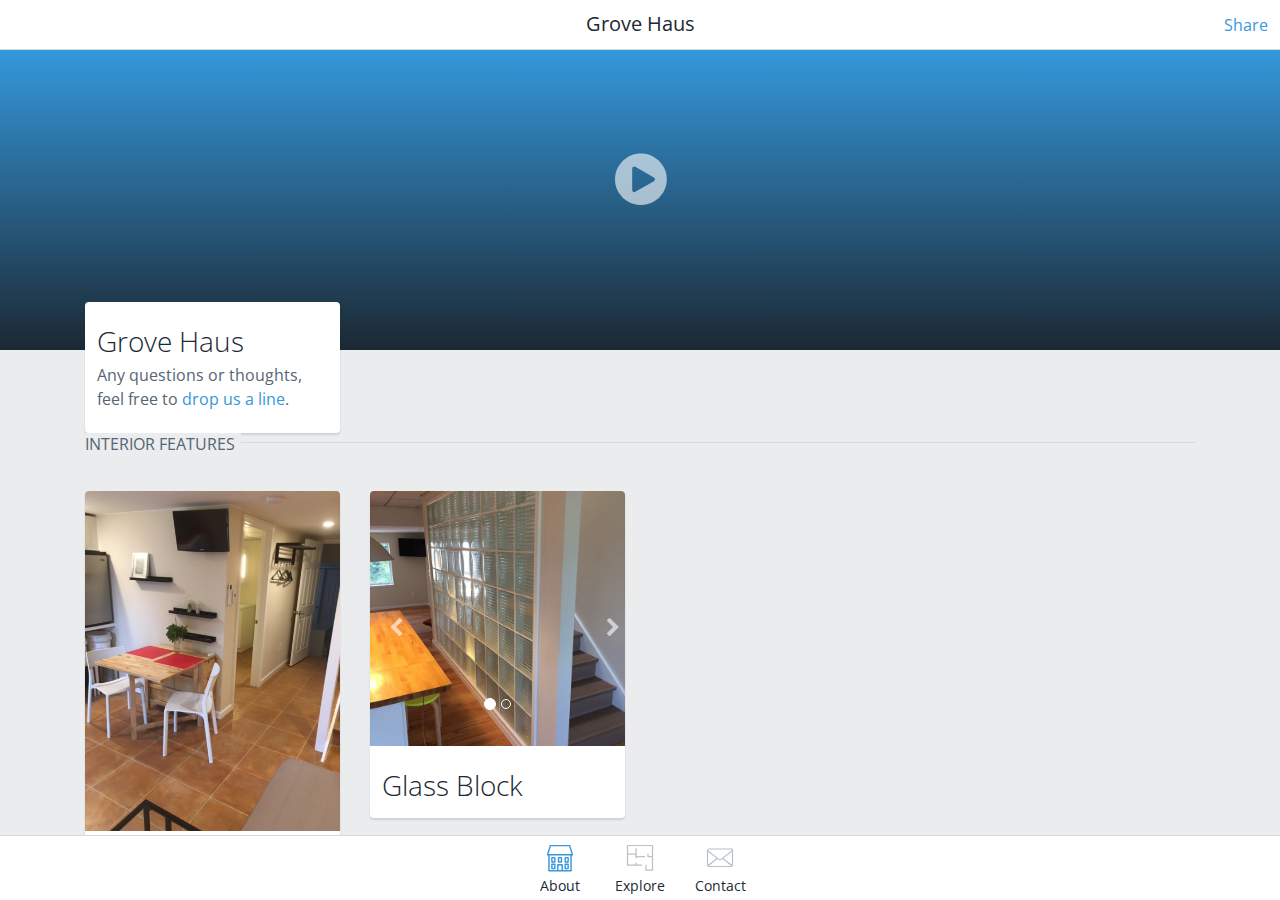
==== commit 0ee7e488: "changed home title" ====
--- a/index.html
+++ b/index.html
@@ -2,7 +2,7 @@
 <html lang="en">
 <head>
 	<meta http-equiv="X-UA-Compatible" content="IE=edge,chrome=1">
-	<title>Bath | Grove Haus</title>
+	<title>About | Grove Haus</title>
 	<meta property="og:site_name" content="Grove Haus">
 	<meta property="og:title" content="Grove Haus">
 	<meta property="og:url" content="http://www.grove.littlebrook.me">
--- a/stylesheets/main.css
+++ b/stylesheets/main.css
@@ -10718,17 +10718,11 @@
   position: relative;
   width: 100%;
   height: 300px;
-  background-image: url("../img/hero-thumb.png");
   background-position: center center;
   background-repeat: no-repeat;
-}
-@media only screen and (min-width: 1024px) {
-  /* line 3, ../sass/pages/_home.scss */
-  #home #hero {
-    background-image: url("../img/hero-thumb@2x.png");
-  }
-}
-/* line 15, ../sass/pages/_home.scss */
+  background-color: #3498DB;
+}
+/* line 16, ../sass/pages/_home.scss */
 #home #hero a {
   position: absolute;
   top: 0;
@@ -10738,16 +10732,16 @@
   background: -webkit-linear-gradient(bottom, #1c2833, rgba(28, 40, 51, 0));
   padding: 100px 0;
 }
-/* line 24, ../sass/pages/_home.scss */
+/* line 25, ../sass/pages/_home.scss */
 #home #hero a i {
   color: rgba(255, 255, 255, 0.6);
   font-size: 60px;
 }
-/* line 30, ../sass/pages/_home.scss */
+/* line 31, ../sass/pages/_home.scss */
 #home #hero a:hover i {
   color: #ffffff;
 }
-/* line 37, ../sass/pages/_home.scss */
+/* line 38, ../sass/pages/_home.scss */
 #home .container {
   margin-top: -60px;
   margin-bottom: 60px;
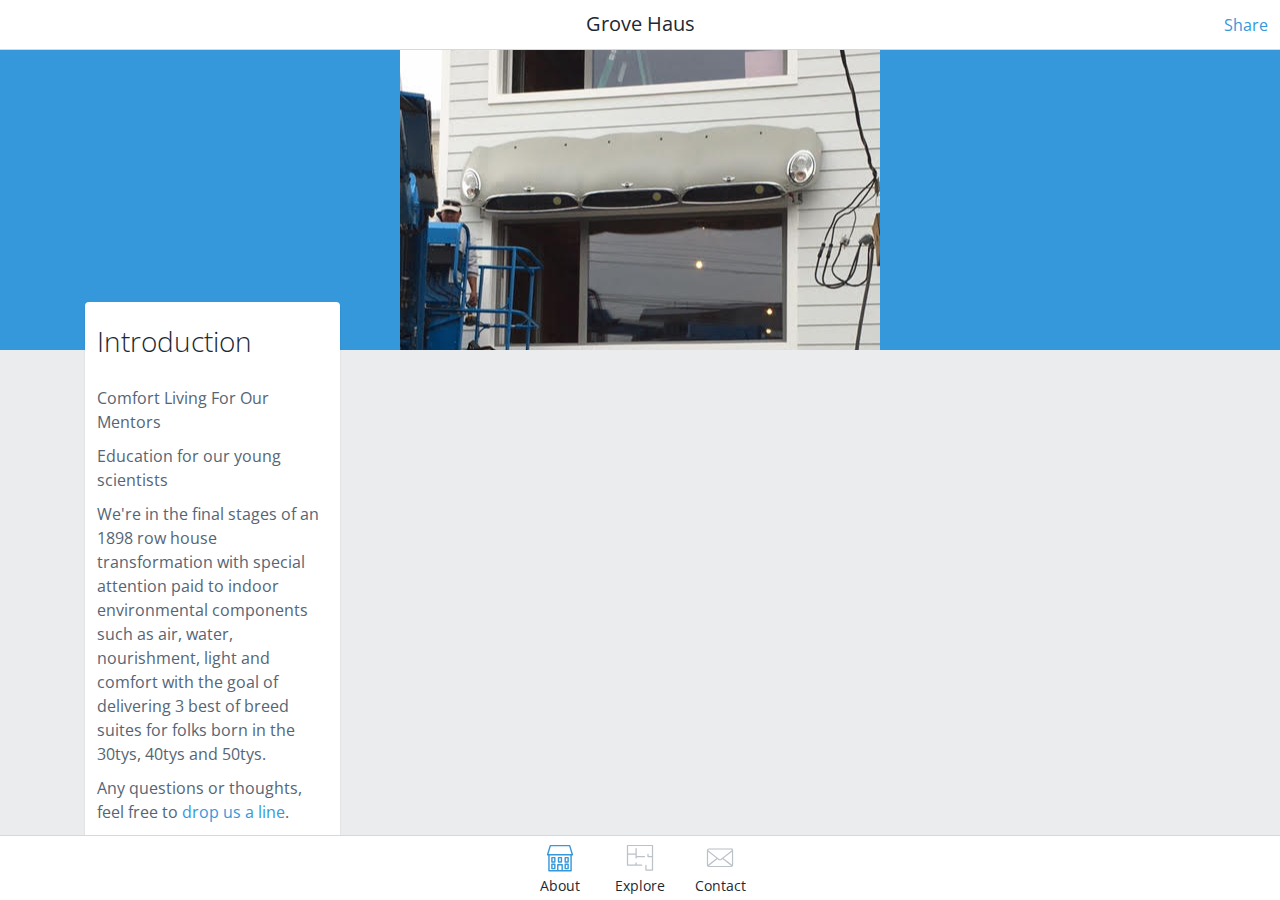
==== commit 8c69e705: "added homepage content" ====
--- a/index.html
+++ b/index.html
@@ -51,7 +51,7 @@
 
 	<div class="content">
 		<div id="hero" class="row text-center">
-			<a href="#intro-video" data-toggle="modal"><i class="fa fa-play-circle" aria-hidden="true"></i></a>
+			<!-- <a href="#intro-video" data-toggle="modal"><i class="fa fa-play-circle" aria-hidden="true"></i></a> -->
 		</div>
 
 		<div class="container">
@@ -59,8 +59,11 @@
 				<div class="col-md-3 col-sm-6">
 					<div class="card">
 						<div class="card-body">
-							<h1>Grove Haus</h1>
-							<pContent Here</p>
+							<h1>Introduction</h1>
+							<br>
+							<p>Comfort Living For Our Mentors</p>
+							<p>Education for our young scientists</p>
+							<p>We're in the final stages of an 1898 row house transformation with special attention paid to indoor environmental components such as air, water, nourishment, light and comfort with the goal of delivering 3 best of breed suites for folks born in the 30tys, 40tys and 50tys. </p>
 							<p>Any questions or thoughts, feel free to <a href="contact.html">drop us a line</a>.</p>
 						</div>
 					</div>
@@ -68,55 +71,80 @@
 				
 				<div class="row divider">
 					<div class="col-sm-12">
-						<label>Interior Features</label>
+						<label>In The Works</label>
 						<span></span>
 					</div>
 				</div>
 				
 				<div class="col-md-3 col-sm-6">
 					<div class="card">
-						<div class="card-header">
-							<img src="img/features/interior/DecorativeWarmFloors.jpg">
-						</div>
-						<div class="card-body">
-							<h1>Decorative Radiant Floor</h1>
-						</div>
-					</div>
-				</div>
-
-				<div class="col-md-3 col-sm-6">
-					<div class="card">
-						<div class="card-header">
-							<div id="carousel-glass-block" class="carousel slide" data-ride="carousel">
-								<!-- Indicators -->
-								<ol class="carousel-indicators">
-									<li data-target="#carousel-glass-block" data-slide-to="0" class="active"></li>
-									<li data-target="#carousel-glass-block" data-slide-to="1"></li>
-								</ol>
-
-								<!-- Wrapper for slides -->
-								<div class="carousel-inner" role="listbox">
-									<div class="item active">
-									  <img src="img/features/interior/GlassBlockWall.jpg">
-									</div>
-									<div class="item">
-									  <img src="img/features/interior/GlassBlockAccelerated.jpg">
-									</div>
-								</div>
-
-								<!-- Controls -->
-								<a class="left carousel-control" href="#carousel-glass-block" role="button" data-slide="prev">
-									<i class="fa fa-chevron-left" aria-hidden="true"></i>
-									<span class="sr-only">Previous</span>
-								</a>
-								<a class="right carousel-control" href="#carousel-glass-block" role="button" data-slide="next">
-									<i class="fa fa-chevron-right" aria-hidden="true"></i>
-									<span class="sr-only">Next</span>
-								</a>
-							</div>
-						</div>
-						<div class="card-body">
-							<h1>Glass Block</h1>
+						<div class="card-header icon-header">
+							<i class="fa fa-building"></i>
+						</div>
+						<div class="card-body">
+							<p>Three pet friendly suites designed to complement the aging in place process each with bedroom, sitting area, bathroom and individual controls for both heating and air-conditioning.</p>
+						</div>
+					</div>
+				</div>
+
+				<div class="col-md-3 col-sm-6">
+					<div class="card">
+						<div class="card-header icon-header">
+							<i class="fa fa-sun-o"></i>
+						</div>
+						<div class="card-body">
+							<p>Common areas that include dining / living room, family room, laundry facilities and kitchen that includes both natural & circadian focused lighting.</p>
+						</div>
+					</div>
+				</div>
+
+				<div class="col-md-3 col-sm-6">
+					<div class="card">
+						<div class="card-header icon-header">
+							<i class="fa fa-leaf"></i>
+						</div>
+						<div class="card-body">
+							<p>Purpose based daily living driven by year-around edible gardening.</p>
+						</div>
+					</div>
+				</div>
+
+				<div class="col-md-3 col-sm-6">
+					<div class="card">
+						<div class="card-header icon-header">
+							<i class="fa fa-archive"></i>
+						</div>
+						<div class="card-body">
+							<p>Engineered pantries combined with on-going nutrition / food coaching to promote healthy living.</p>
+						</div>
+					</div>
+				</div>
+
+				<div class="col-md-3 col-sm-6">
+					<div class="card">
+						<div class="card-header icon-header">
+							<i class="fa fa-plug"></i>
+						</div>
+						<div class="card-body">
+							<p>Fresh air, delivered 24/7 & a power plant driven by the sun. </p>
+						</div>
+					</div>
+				</div>
+
+				<div class="row divider">
+					<div class="col-sm-12">
+						<label>Upcoming Education Features</label>
+						<span></span>
+					</div>
+				</div>
+
+				<div class="col-md-3 col-sm-6">
+					<div class="card">
+						<div class="card-header icon-header">
+							<i class="fa fa-mortar-board"></i>
+						</div>
+						<div class="card-body">
+							<p>By the end of summer, we'll be serving up a big bundle of smart data for our young students to complement their energy studies. Additionally, our home grown resource evangelists will load this site with photos and audios explaining the how and why's associated with the comfort, convenience and sustainability standards we're building into Reid Haus.</p>
 						</div>
 					</div>
 				</div>
--- a/stylesheets/main.css
+++ b/stylesheets/main.css
@@ -10571,32 +10571,45 @@
 }
 
 /* line 23, ../sass/components/_buttons.scss */
+.btn-hollow {
+  background-color: transparent;
+  border-color: #3498DB;
+  color: #3498DB;
+}
+/* line 28, ../sass/components/_buttons.scss */
+.btn-hollow:hover, .btn-hollow:focus, .btn-hollow.active {
+  background-color: #3498DB;
+  border-color: #3498DB;
+  color: #ffffff;
+}
+
+/* line 35, ../sass/components/_buttons.scss */
 .btn-twitter {
   background-color: #1b95e0;
   border: transparent;
   color: #ffffff;
 }
-/* line 28, ../sass/components/_buttons.scss */
+/* line 40, ../sass/components/_buttons.scss */
 .btn-twitter:hover, .btn-twitter:focus {
   background-color: #177dbc;
   border: transparent;
   color: #ffffff;
 }
 
-/* line 35, ../sass/components/_buttons.scss */
+/* line 47, ../sass/components/_buttons.scss */
 .btn-facebook {
   background-color: #4267b2;
   border: transparent;
   color: #ffffff;
 }
-/* line 40, ../sass/components/_buttons.scss */
+/* line 52, ../sass/components/_buttons.scss */
 .btn-facebook:hover, .btn-facebook:focus {
   background-color: #375694;
   border: transparent;
   color: #ffffff;
 }
 
-/* line 47, ../sass/components/_buttons.scss */
+/* line 59, ../sass/components/_buttons.scss */
 .btn-dot {
   background-color: #5faee3;
   box-shadow: 0 0 0 9px #b6daf2;
@@ -10605,7 +10618,7 @@
   border-radius: 9px;
   padding: 0;
 }
-/* line 55, ../sass/components/_buttons.scss */
+/* line 67, ../sass/components/_buttons.scss */
 .btn-dot:hover, .btn-dot:focus {
   background-color: #4aa3df;
   box-shadow: 0 0 0 9px #8bc4ea;
@@ -10656,14 +10669,27 @@
   border-top-right-radius: 4px;
 }
 /* line 17, ../sass/components/_cards.scss */
+.card .icon-header {
+  background-color: #3498DB;
+  color: #ffffff;
+  text-align: center;
+  padding: 2rem;
+  border-top-left-radius: 4px;
+  border-top-right-radius: 4px;
+}
+/* line 25, ../sass/components/_cards.scss */
+.card .icon-header i {
+  font-size: 2rem;
+}
+/* line 30, ../sass/components/_cards.scss */
 .card .card-body {
   padding: 12px;
 }
-/* line 21, ../sass/components/_cards.scss */
+/* line 34, ../sass/components/_cards.scss */
 .card h1 {
   margin: 12px 0 6px 0;
 }
-/* line 25, ../sass/components/_cards.scss */
+/* line 38, ../sass/components/_cards.scss */
 .card h3 {
   margin-top: 8px;
 }
@@ -10718,6 +10744,7 @@
   position: relative;
   width: 100%;
   height: 300px;
+  background-image: url("../img/temp_home.jpg");
   background-position: center center;
   background-repeat: no-repeat;
   background-color: #3498DB;
@@ -10748,12 +10775,19 @@
 }
 
 /* line 1, ../sass/pages/_explore.scss */
+#floor-switch {
+  display: flex;
+  justify-content: center;
+  padding: 12px 0;
+}
+
+/* line 7, ../sass/pages/_explore.scss */
 .plan-container {
   position: relative;
   display: block;
   margin: 12px auto;
 }
-/* line 6, ../sass/pages/_explore.scss */
+/* line 12, ../sass/pages/_explore.scss */
 .plan-container .plan-layer {
   position: absolute;
   top: 0;
@@ -10764,7 +10798,7 @@
   background-repeat: no-repeat;
   z-index: 10;
 }
-/* line 17, ../sass/pages/_explore.scss */
+/* line 23, ../sass/pages/_explore.scss */
 .plan-container .btn-layer {
   position: absolute;
   top: 0;
@@ -10773,166 +10807,49 @@
   right: 0;
   z-index: 20;
 }
-/* line 25, ../sass/pages/_explore.scss */
+/* line 31, ../sass/pages/_explore.scss */
 .plan-container .btn-layer .btn {
   position: absolute;
 }
-/* line 30, ../sass/pages/_explore.scss */
-.plan-container#house-plan {
+/* line 36, ../sass/pages/_explore.scss */
+.plan-container#main-plan {
   width: 326px;
-  height: 612px;
-}
-/* line 34, ../sass/pages/_explore.scss */
-.plan-container#house-plan .plan-layer {
-  background-image: url(../img/plans/house.svg);
-}
-/* line 38, ../sass/pages/_explore.scss */
-.plan-container#house-plan #btn-living {
-  top: 80px;
-  left: 50px;
-}
-/* line 43, ../sass/pages/_explore.scss */
-.plan-container#house-plan #btn-kitchen {
-  top: 80px;
-  right: 120px;
-}
-/* line 48, ../sass/pages/_explore.scss */
-.plan-container#house-plan #btn-outside {
-  bottom: 108px;
-  right: 0px;
-}
-/* line 53, ../sass/pages/_explore.scss */
-.plan-container#house-plan #btn-potter {
-  top: 290px;
-  left: 40px;
-}
-/* line 58, ../sass/pages/_explore.scss */
-.plan-container#house-plan #btn-bath {
+  height: 1374px;
+}
+/* line 40, ../sass/pages/_explore.scss */
+.plan-container#main-plan .plan-layer {
+  background-image: url(../img/plans/floorplan_main.svg);
+}
+/* line 44, ../sass/pages/_explore.scss */
+.plan-container#main-plan #btn-bath {
   top: 250px;
   right: 120px;
 }
-/* line 63, ../sass/pages/_explore.scss */
-.plan-container#house-plan #btn-bed {
-  bottom: 130px;
-  left: 110px;
+/* line 51, ../sass/pages/_explore.scss */
+.plan-container#second-plan {
+  width: 326px;
+  height: 1176px;
+}
+/* line 55, ../sass/pages/_explore.scss */
+.plan-container#second-plan .plan-layer {
+  background-image: url(../img/plans/floorplan_second.svg);
+}
+/* line 59, ../sass/pages/_explore.scss */
+.plan-container#second-plan #btn-bath {
+  top: 250px;
+  right: 120px;
+}
+/* line 66, ../sass/pages/_explore.scss */
+.plan-container#third-plan {
+  width: 326px;
+  height: 1176px;
 }
 /* line 70, ../sass/pages/_explore.scss */
-.plan-container#living-plan {
-  width: 326px;
-  height: 316px;
+.plan-container#third-plan .plan-layer {
+  background-image: url(../img/plans/floorplan_third.svg);
 }
 /* line 74, ../sass/pages/_explore.scss */
-.plan-container#living-plan .plan-layer {
-  background-image: url(../img/plans/living.svg);
-}
-/* line 78, ../sass/pages/_explore.scss */
-.plan-container#living-plan #btn-living-1 {
-  top: 25px;
-  left: 50px;
-}
-/* line 83, ../sass/pages/_explore.scss */
-.plan-container#living-plan #btn-living-2 {
-  top: 92px;
-  left: 150px;
-}
-/* line 88, ../sass/pages/_explore.scss */
-.plan-container#living-plan #btn-living-3 {
-  left: 50px;
-  bottom: 60px;
-}
-/* line 95, ../sass/pages/_explore.scss */
-.plan-container#kitchen-plan {
-  width: 326px;
-  height: 385px;
-}
-/* line 99, ../sass/pages/_explore.scss */
-.plan-container#kitchen-plan .plan-layer {
-  background-image: url(../img/plans/kitchen.svg);
-}
-/* line 103, ../sass/pages/_explore.scss */
-.plan-container#kitchen-plan #btn-kitchen-1 {
-  top: 100px;
-  left: 90px;
-}
-/* line 108, ../sass/pages/_explore.scss */
-.plan-container#kitchen-plan #btn-kitchen-2 {
-  top: 40px;
-  right: 112px;
-}
-/* line 113, ../sass/pages/_explore.scss */
-.plan-container#kitchen-plan #btn-kitchen-3 {
-  top: 230px;
-  right: 50px;
-}
-/* line 120, ../sass/pages/_explore.scss */
-.plan-container#potter-plan {
-  width: 326px;
-  height: 450px;
-}
-/* line 124, ../sass/pages/_explore.scss */
-.plan-container#potter-plan .plan-layer {
-  background-image: url(../img/plans/potter.svg);
-}
-/* line 128, ../sass/pages/_explore.scss */
-.plan-container#potter-plan #btn-potter-1 {
-  bottom: 30px;
-  left: 50px;
-}
-/* line 133, ../sass/pages/_explore.scss */
-.plan-container#potter-plan #btn-potter-2 {
-  bottom: 140px;
-  left: 100px;
-}
-/* line 140, ../sass/pages/_explore.scss */
-.plan-container#bath-plan {
-  width: 326px;
-  height: 389px;
-}
-/* line 144, ../sass/pages/_explore.scss */
-.plan-container#bath-plan .plan-layer {
-  background-image: url(../img/plans/bath.svg);
-}
-/* line 148, ../sass/pages/_explore.scss */
-.plan-container#bath-plan #btn-bath-1 {
-  top: 30px;
-  right: 50px;
-}
-/* line 153, ../sass/pages/_explore.scss */
-.plan-container#bath-plan #btn-bath-2 {
-  bottom: 200px;
-  right: 50px;
-}
-/* line 160, ../sass/pages/_explore.scss */
-.plan-container#bed-plan {
-  width: 326px;
-  height: 324px;
-}
-/* line 164, ../sass/pages/_explore.scss */
-.plan-container#bed-plan .plan-layer {
-  background-image: url(../img/plans/bed.svg);
-}
-/* line 168, ../sass/pages/_explore.scss */
-.plan-container#bed-plan #btn-bed-1 {
-  bottom: 150px;
-  left: 30px;
-}
-/* line 173, ../sass/pages/_explore.scss */
-.plan-container#bed-plan #btn-bed-2 {
-  bottom: 145px;
-  right: 19px;
-}
-/* line 178, ../sass/pages/_explore.scss */
-.plan-container#bed-plan #btn-bed-3 {
-  top: 50px;
-  left: 100px;
-}
-/* line 183, ../sass/pages/_explore.scss */
-.plan-container#bed-plan #btn-bed-4 {
-  bottom: 70px;
-  left: 30px;
-}
-/* line 188, ../sass/pages/_explore.scss */
-.plan-container#bed-plan #btn-bed-5 {
-  bottom: 70px;
-  right: 130px;
-}
+.plan-container#third-plan #btn-bath {
+  top: 250px;
+  right: 120px;
+}
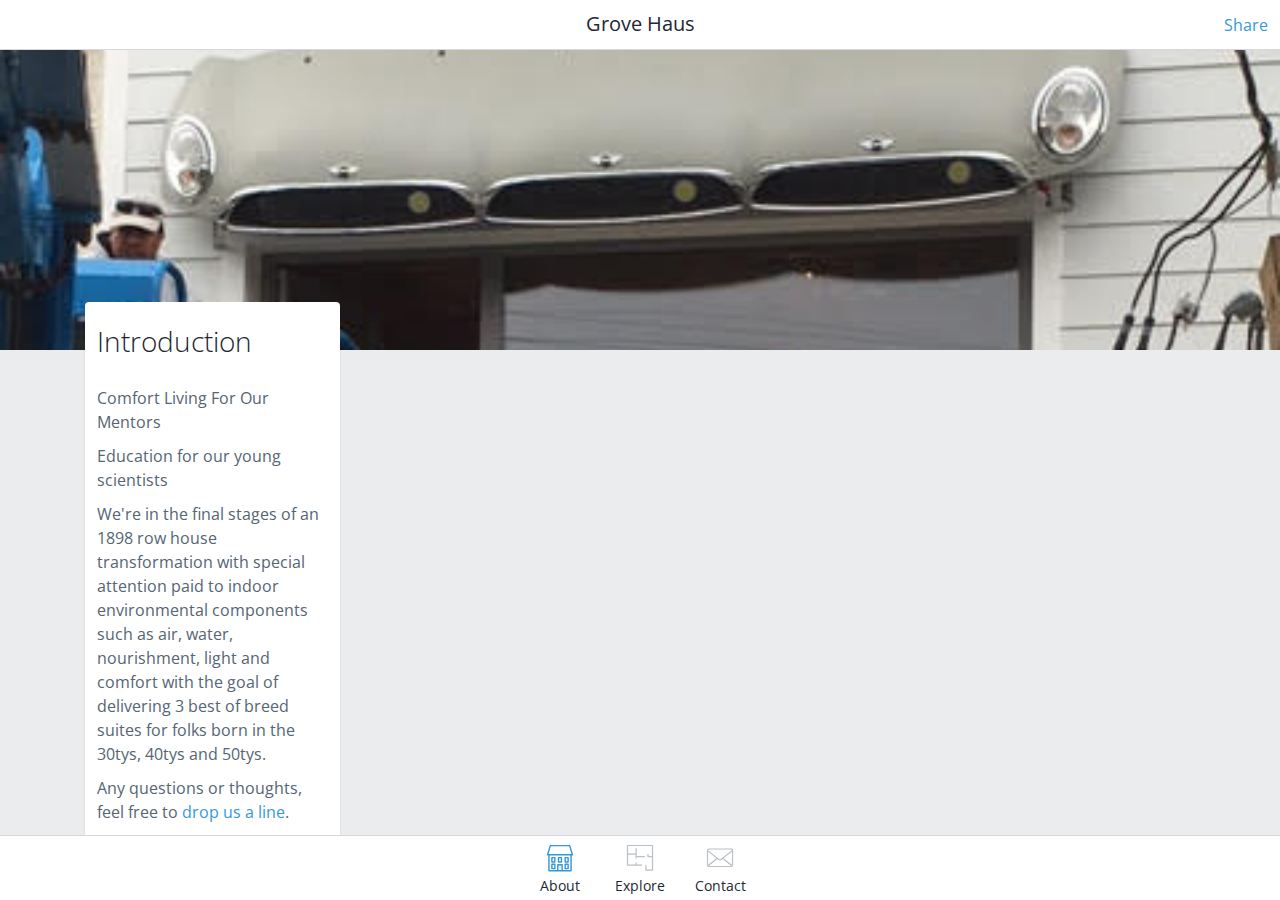
==== commit d62b3c54: "added cellar floorplan, general facts to homepage, feature dots for cellar and family room areas" ====
--- a/index.html
+++ b/index.html
@@ -144,7 +144,414 @@
 							<i class="fa fa-mortar-board"></i>
 						</div>
 						<div class="card-body">
-							<p>By the end of summer, we'll be serving up a big bundle of smart data for our young students to complement their energy studies. Additionally, our home grown resource evangelists will load this site with photos and audios explaining the how and why's associated with the comfort, convenience and sustainability standards we're building into Reid Haus.</p>
+							<p>By the end of summer, we'll be serving up a big bundle of smart data for our young students to complement their energy studies. Additionally, our home grown resource evangelists will load this site with photos and audios explaining the how and why's associated with the comfort, convenience and sustainability standards we're building into Grove Haus.</p>
+						</div>
+					</div>
+				</div>
+
+				<div class="row divider">
+					<div class="col-sm-12">
+						<label>About the Roof</label>
+						<span></span>
+					</div>
+				</div>
+
+				<div class="col-md-3 col-sm-6">
+					<div class="card">
+						<div class="card-header">
+							<img src="img/thumb.png">
+						</div>
+						<div class="card-body">
+							<h1>Why we removed the original roof?</h1>
+						</div>
+					</div>
+				</div>
+
+				<div class="col-md-3 col-sm-6">
+					<div class="card">
+						<div class="card-header">
+							<img src="img/thumb.png">
+						</div>
+						<div class="card-body">
+							<h1>Why raise the the entire roof to match the west roof line?</h1>
+						</div>
+					</div>
+				</div>
+
+				<div class="col-md-3 col-sm-6">
+					<div class="card">
+						<div class="card-header">
+							<img src="img/thumb.png">
+						</div>
+						<div class="card-body">
+							<h1>Why a roof structure consisting of 2x12 framing, 3/4 T&G decking, covered by 4" rigid Roxul insulation and fire-rated plywood?</h1>
+						</div>
+					</div>
+				</div>
+
+				<div class="col-md-3 col-sm-6">
+					<div class="card">
+						<div class="card-header">
+							<img src="img/thumb.png">
+						</div>
+						<div class="card-body">
+							<h1>Why we installed a black rather than white EDPM roof?</h1>
+						</div>
+					</div>
+				</div>
+
+				<div class="col-md-3 col-sm-6">
+					<div class="card">
+						<div class="card-header">
+							<img src="img/thumb.png">
+						</div>
+						<div class="card-body">
+							<h1>Why insulate the roof with mineral wool rigid insulation rather than the cheaper foam solution?</h1>
+						</div>
+					</div>
+				</div>
+
+				<div class="col-md-3 col-sm-6">
+					<div class="card">
+						<div class="card-header">
+							<img src="img/thumb.png">
+						</div>
+						<div class="card-body">
+							<h1>What's the purpose of the roof hatch?</h1>
+						</div>
+					</div>
+				</div>
+
+				<div class="col-md-3 col-sm-6">
+					<div class="card">
+						<div class="card-header">
+							<img src="img/thumb.png">
+						</div>
+						<div class="card-body">
+							<h1>Why mount our 4 heater / air conditioner units (condensers) on the north side of the roof?</h1>
+						</div>
+					</div>
+				</div>
+
+				<div class="col-md-3 col-sm-6">
+					<div class="card">
+						<div class="card-header">
+							<img src="img/thumb.png">
+						</div>
+						<div class="card-body">
+							<h1>How much energy can we create with 23 solar panels covering our roof?</h1>
+						</div>
+					</div>
+				</div>
+
+				<div class="col-md-3 col-sm-6">
+					<div class="card">
+						<div class="card-header">
+							<img src="img/thumb.png">
+						</div>
+						<div class="card-body">
+							<h1>Why install hockey pucks on the south side of the roof?</h1>
+						</div>
+					</div>
+				</div>
+
+				<div class="row divider">
+					<div class="col-sm-12">
+						<label>About the Addition</label>
+						<span></span>
+					</div>
+				</div>
+
+				<div class="col-md-3 col-sm-6">
+					<div class="card">
+						<div class="card-header">
+							<img src="img/thumb.png">
+						</div>
+						<div class="card-body">
+							<h1>Why the addition?</h1>
+						</div>
+					</div>
+				</div>
+
+				<div class="col-md-3 col-sm-6">
+					<div class="card">
+						<div class="card-header">
+							<img src="img/thumb.png">
+						</div>
+						<div class="card-body">
+							<h1>Why the double wall framing with plywood sandwiched in between?</h1>
+						</div>
+					</div>
+				</div>
+
+				<div class="col-md-3 col-sm-6">
+					<div class="card">
+						<div class="card-header">
+							<img src="img/thumb.png">
+						</div>
+						<div class="card-body">
+							<h1>Why tape the plywood seems?</h1>
+						</div>
+					</div>
+				</div>
+
+				<div class="col-md-3 col-sm-6">
+					<div class="card">
+						<div class="card-header">
+							<img src="img/thumb.png">
+						</div>
+						<div class="card-body">
+							<h1>Why use both Cellulose and Roxul insulation in our addition walls?</h1>
+						</div>
+					</div>
+				</div>
+
+				<div class="col-md-3 col-sm-6">
+					<div class="card">
+						<div class="card-header">
+							<img src="img/thumb.png">
+						</div>
+						<div class="card-body">
+							<h1>What's special about our south entrance door?</h1>
+						</div>
+					</div>
+				</div>
+
+				<div class="col-md-3 col-sm-6">
+					<div class="card">
+						<div class="card-header">
+							<img src="img/thumb.png">
+						</div>
+						<div class="card-body">
+							<h1>Why we decided on 9' windows on the second and third floor?</h1>
+						</div>
+					</div>
+				</div>
+
+				<div class="col-md-3 col-sm-6">
+					<div class="card">
+						<div class="card-header">
+							<img src="img/thumb.png">
+						</div>
+						<div class="card-body">
+							<h1>What's special about the Sanden - heat pump hot water heater hanging on the south face of the house?</h1>
+						</div>
+					</div>
+				</div>
+
+				<div class="col-md-3 col-sm-6">
+					<div class="card">
+						<div class="card-header">
+							<img src="img/thumb.png">
+						</div>
+						<div class="card-body">
+							<h1>What's the purpose and value of our Mini E awning?</h1>
+						</div>
+					</div>
+				</div>
+
+				<div class="row divider">
+					<div class="col-sm-12">
+						<label>About the Backyard</label>
+						<span></span>
+					</div>
+				</div>
+
+				<div class="col-md-3 col-sm-6">
+					<div class="card">
+						<div class="card-header">
+							<img src="img/thumb.png">
+						</div>
+						<div class="card-body">
+							<h1>Why remake our backyard into a 3 season living area?</h1>
+						</div>
+					</div>
+				</div>
+
+				<div class="col-md-3 col-sm-6">
+					<div class="card">
+						<div class="card-header">
+							<img src="img/thumb.png">
+						</div>
+						<div class="card-body">
+							<h1>Why a cutting garden, trees, bruschetta vegetables and bird feeders?</h1>
+						</div>
+					</div>
+				</div>
+
+				<div class="col-md-3 col-sm-6">
+					<div class="card">
+						<div class="card-header">
+							<img src="img/thumb.png">
+						</div>
+						<div class="card-body">
+							<h1>Whats the next purpose for the 100 year old sink we pulled out of the basement?</h1>
+						</div>
+					</div>
+				</div>
+
+				<div class="col-md-3 col-sm-6">
+					<div class="card">
+						<div class="card-header">
+							<img src="img/thumb.png">
+						</div>
+						<div class="card-body">
+							<h1>How we're engineering the back yard to minimize water runoff?</h1>
+						</div>
+					</div>
+				</div>
+
+				<div class="col-md-3 col-sm-6">
+					<div class="card">
+						<div class="card-header">
+							<img src="img/thumb.png">
+						</div>
+						<div class="card-body">
+							<h1>Our EV car charger, why have it?</h1>
+						</div>
+					</div>
+				</div>
+
+				<div class="col-md-3 col-sm-6">
+					<div class="card">
+						<div class="card-header">
+							<img src="img/thumb.png">
+						</div>
+						<div class="card-body">
+							<h1>Why up-cycle bike parts to complement our 3 season outdoor area?</h1>
+						</div>
+					</div>
+				</div>
+
+				<div class="row divider">
+					<div class="col-sm-12">
+						<label>Exterior Details</label>
+						<span></span>
+					</div>
+				</div>
+
+				<div class="col-md-3 col-sm-6">
+					<div class="card">
+						<div class="card-header">
+							<img src="img/thumb.png">
+						</div>
+						<div class="card-body">
+							<h1>What's the purpose of maintaining the original roof level on the front of the house?</h1>
+						</div>
+					</div>
+				</div>
+
+				<div class="col-md-3 col-sm-6">
+					<div class="card">
+						<div class="card-header">
+							<img src="img/thumb.png">
+						</div>
+						<div class="card-body">
+							<h1>In reworking our brick shell to handle environmental issues such as wind, rain, moisture and traffic, we'll address:</h1>
+							<ul>
+								<li>Window & door jam details</li>
+								<li>Weatherization decisions on the inside walls</li>
+								<li>Interior envelope and service cavity</li>
+							</ul>
+						</div>
+					</div>
+				</div>
+
+				<div class="col-md-3 col-sm-6">
+					<div class="card">
+						<div class="card-header">
+							<img src="img/thumb.png">
+						</div>
+						<div class="card-body">
+							<h1>Why select Intus windows for Grove Haus?</h1>
+						</div>
+					</div>
+				</div>
+
+				<div class="col-md-3 col-sm-6">
+					<div class="card">
+						<div class="card-header">
+							<img src="img/thumb.png">
+						</div>
+						<div class="card-body">
+							<h1>Why did we decide on a double hung look for our casement windows?</h1>
+						</div>
+					</div>
+				</div>
+
+				<div class="col-md-3 col-sm-6">
+					<div class="card">
+						<div class="card-header">
+							<img src="img/thumb.png">
+						</div>
+						<div class="card-body">
+							<h1>Why select a ThermaTru door with a snug fitting 3 point lock for the north side?</h1>
+						</div>
+					</div>
+				</div>
+
+				<div class="col-md-3 col-sm-6">
+					<div class="card">
+						<div class="card-header">
+							<img src="img/thumb.png">
+						</div>
+						<div class="card-body">
+							<h1>What exterior finish materials did we use to detail out our windows and door?</h1>
+						</div>
+					</div>
+				</div>
+
+				<div class="col-md-3 col-sm-6">
+					<div class="card">
+						<div class="card-header">
+							<img src="img/thumb.png">
+						</div>
+						<div class="card-body">
+							<h1>Why engineer in flagstone resting seats on the front porch?</h1>
+						</div>
+					</div>
+				</div>
+
+				<div class="col-md-3 col-sm-6">
+					<div class="card">
+						<div class="card-header">
+							<img src="img/thumb.png">
+						</div>
+						<div class="card-body">
+							<h1>Why use repurposed bricks to solve our west facing porch transitions.</h1>
+						</div>
+					</div>
+				</div>
+
+				<div class="col-md-3 col-sm-6">
+					<div class="card">
+						<div class="card-header">
+							<img src="img/thumb.png">
+						</div>
+						<div class="card-body">
+							<h1>Why have Peco remove the natural gas?</h1>
+						</div>
+					</div>
+				</div>
+
+				<div class="col-md-3 col-sm-6">
+					<div class="card">
+						<div class="card-header">
+							<img src="img/thumb.png">
+						</div>
+						<div class="card-body">
+							<h1>Why remove 40 square foot of concrete from the front yard?</h1>
+						</div>
+					</div>
+				</div>
+
+				<div class="col-md-3 col-sm-6">
+					<div class="card">
+						<div class="card-header">
+							<img src="img/thumb.png">
+						</div>
+						<div class="card-body">
+							<h1>Why we are planning on removing another 12 square feet of concrete to grow a tree?</h1>
 						</div>
 					</div>
 				</div>
--- a/stylesheets/main.css
+++ b/stylesheets/main.css
@@ -10748,8 +10748,9 @@
   background-position: center center;
   background-repeat: no-repeat;
   background-color: #3498DB;
-}
-/* line 16, ../sass/pages/_home.scss */
+  background-size: cover;
+}
+/* line 17, ../sass/pages/_home.scss */
 #home #hero a {
   position: absolute;
   top: 0;
@@ -10759,16 +10760,16 @@
   background: -webkit-linear-gradient(bottom, #1c2833, rgba(28, 40, 51, 0));
   padding: 100px 0;
 }
-/* line 25, ../sass/pages/_home.scss */
+/* line 26, ../sass/pages/_home.scss */
 #home #hero a i {
   color: rgba(255, 255, 255, 0.6);
   font-size: 60px;
 }
-/* line 31, ../sass/pages/_home.scss */
+/* line 32, ../sass/pages/_home.scss */
 #home #hero a:hover i {
   color: #ffffff;
 }
-/* line 38, ../sass/pages/_home.scss */
+/* line 39, ../sass/pages/_home.scss */
 #home .container {
   margin-top: -60px;
   margin-bottom: 60px;
@@ -10812,43 +10813,147 @@
   position: absolute;
 }
 /* line 36, ../sass/pages/_explore.scss */
+.plan-container#cellar-plan {
+  width: 328px;
+  height: 1239px;
+}
+/* line 40, ../sass/pages/_explore.scss */
+.plan-container#cellar-plan .plan-layer {
+  background-image: url(../img/plans/floorplan_cellar.svg);
+}
+/* line 44, ../sass/pages/_explore.scss */
+.plan-container#cellar-plan #btn-cellar-1 {
+  left: 100px;
+  top: 100px;
+}
+/* line 49, ../sass/pages/_explore.scss */
+.plan-container#cellar-plan #btn-cellar-2 {
+  left: 100px;
+  top: 150px;
+}
+/* line 54, ../sass/pages/_explore.scss */
+.plan-container#cellar-plan #btn-cellar-3 {
+  left: 100px;
+  top: 200px;
+}
+/* line 59, ../sass/pages/_explore.scss */
+.plan-container#cellar-plan #btn-cellar-4 {
+  left: 100px;
+  top: 250px;
+}
+/* line 64, ../sass/pages/_explore.scss */
+.plan-container#cellar-plan #btn-cellar-5 {
+  left: 100px;
+  top: 300px;
+}
+/* line 69, ../sass/pages/_explore.scss */
+.plan-container#cellar-plan #btn-cellar-6 {
+  left: 100px;
+  top: 350px;
+}
+/* line 74, ../sass/pages/_explore.scss */
+.plan-container#cellar-plan #btn-cellar-7 {
+  left: 100px;
+  top: 400px;
+}
+/* line 79, ../sass/pages/_explore.scss */
+.plan-container#cellar-plan #btn-cellar-8 {
+  left: 100px;
+  top: 450px;
+}
+/* line 84, ../sass/pages/_explore.scss */
+.plan-container#cellar-plan #btn-cellar-9 {
+  left: 100px;
+  top: 500px;
+}
+/* line 90, ../sass/pages/_explore.scss */
 .plan-container#main-plan {
   width: 326px;
   height: 1374px;
 }
-/* line 40, ../sass/pages/_explore.scss */
+/* line 94, ../sass/pages/_explore.scss */
 .plan-container#main-plan .plan-layer {
   background-image: url(../img/plans/floorplan_main.svg);
 }
-/* line 44, ../sass/pages/_explore.scss */
-.plan-container#main-plan #btn-bath {
-  top: 250px;
-  right: 120px;
-}
-/* line 51, ../sass/pages/_explore.scss */
+/* line 98, ../sass/pages/_explore.scss */
+.plan-container#main-plan #btn-family-1 {
+  left: 200px;
+  bottom: 200px;
+}
+/* line 103, ../sass/pages/_explore.scss */
+.plan-container#main-plan #btn-family-2 {
+  left: 200px;
+  bottom: 437px;
+}
+/* line 108, ../sass/pages/_explore.scss */
+.plan-container#main-plan #btn-family-3 {
+  left: 123px;
+  bottom: 200px;
+}
+/* line 113, ../sass/pages/_explore.scss */
+.plan-container#main-plan #btn-family-4 {
+  left: 157px;
+  bottom: 19px;
+}
+/* line 118, ../sass/pages/_explore.scss */
+.plan-container#main-plan #btn-family-5 {
+  left: 55px;
+  bottom: 152px;
+}
+/* line 123, ../sass/pages/_explore.scss */
+.plan-container#main-plan #btn-family-6 {
+  left: 55px;
+  bottom: 216px;
+}
+/* line 128, ../sass/pages/_explore.scss */
+.plan-container#main-plan #btn-family-7 {
+  left: 55px;
+  bottom: 344px;
+}
+/* line 133, ../sass/pages/_explore.scss */
+.plan-container#main-plan #btn-family-8 {
+  left: 55px;
+  bottom: 276px;
+}
+/* line 138, ../sass/pages/_explore.scss */
+.plan-container#main-plan #btn-family-9 {
+  left: 55px;
+  bottom: 399px;
+}
+/* line 143, ../sass/pages/_explore.scss */
+.plan-container#main-plan #btn-family-10 {
+  left: 55px;
+  bottom: 450px;
+}
+/* line 148, ../sass/pages/_explore.scss */
+.plan-container#main-plan #btn-family-11 {
+  right: 20px;
+  bottom: 200px;
+}
+/* line 154, ../sass/pages/_explore.scss */
 .plan-container#second-plan {
   width: 326px;
   height: 1176px;
 }
-/* line 55, ../sass/pages/_explore.scss */
+/* line 158, ../sass/pages/_explore.scss */
 .plan-container#second-plan .plan-layer {
   background-image: url(../img/plans/floorplan_second.svg);
 }
-/* line 59, ../sass/pages/_explore.scss */
+/* line 162, ../sass/pages/_explore.scss */
 .plan-container#second-plan #btn-bath {
   top: 250px;
   right: 120px;
 }
-/* line 66, ../sass/pages/_explore.scss */
+/* line 168, ../sass/pages/_explore.scss */
 .plan-container#third-plan {
   width: 326px;
   height: 1176px;
 }
-/* line 70, ../sass/pages/_explore.scss */
+/* line 172, ../sass/pages/_explore.scss */
 .plan-container#third-plan .plan-layer {
   background-image: url(../img/plans/floorplan_third.svg);
 }
-/* line 74, ../sass/pages/_explore.scss */
+/* line 176, ../sass/pages/_explore.scss */
 .plan-container#third-plan #btn-bath {
   top: 250px;
   right: 120px;
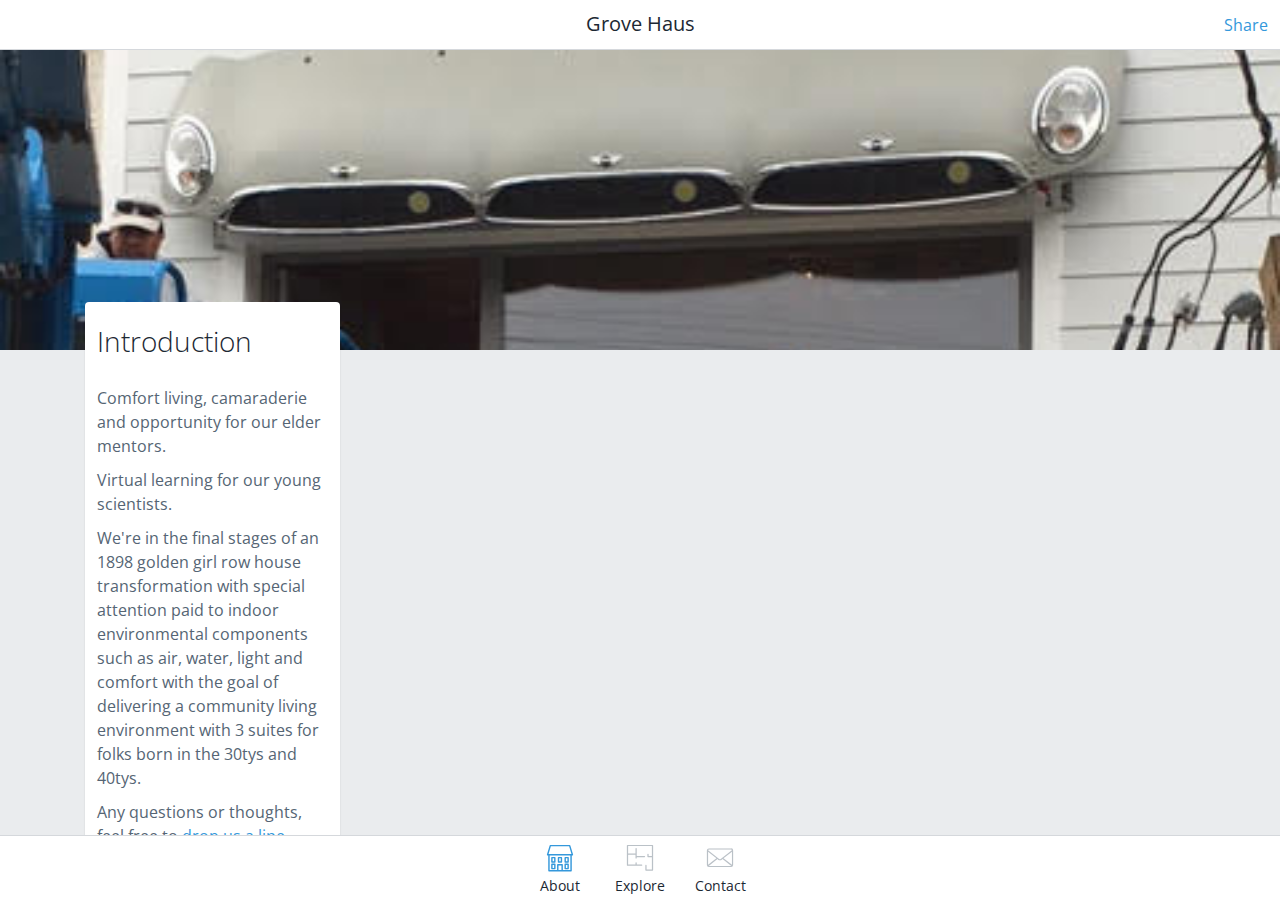
==== commit 65c1802f: "added south side image and placed buttons on south side, updated homepage content, added Dana's cont" ====
--- a/index.html
+++ b/index.html
@@ -61,9 +61,9 @@
 						<div class="card-body">
 							<h1>Introduction</h1>
 							<br>
-							<p>Comfort Living For Our Mentors</p>
-							<p>Education for our young scientists</p>
-							<p>We're in the final stages of an 1898 row house transformation with special attention paid to indoor environmental components such as air, water, nourishment, light and comfort with the goal of delivering 3 best of breed suites for folks born in the 30tys, 40tys and 50tys. </p>
+							<p>Comfort living, camaraderie and opportunity for our elder mentors.</p>
+							<p>Virtual learning for our young scientists.</p>
+							<p>We're in the final stages of an 1898 golden girl row house transformation with special attention paid to indoor environmental components such as air, water, light and comfort with the goal of delivering a community living environment with 3 suites for folks born in the 30tys and 40tys.</p>
 							<p>Any questions or thoughts, feel free to <a href="contact.html">drop us a line</a>.</p>
 						</div>
 					</div>
@@ -93,7 +93,7 @@
 							<i class="fa fa-sun-o"></i>
 						</div>
 						<div class="card-body">
-							<p>Common areas that include dining / living room, family room, laundry facilities and kitchen that includes both natural & circadian focused lighting.</p>
+							<p>Fresh, well lit indoor common areas along with north and south facing three season "green thumb" growing zones.</p>
 						</div>
 					</div>
 				</div>
@@ -104,7 +104,7 @@
 							<i class="fa fa-leaf"></i>
 						</div>
 						<div class="card-body">
-							<p>Purpose based daily living driven by year-around edible gardening.</p>
+							<p>Purpose based living driven by a range of contributions with a locally owned organic flower farm.</p>
 						</div>
 					</div>
 				</div>
@@ -115,7 +115,18 @@
 							<i class="fa fa-archive"></i>
 						</div>
 						<div class="card-body">
-							<p>Engineered pantries combined with on-going nutrition / food coaching to promote healthy living.</p>
+							<p>Engineered kitchen pantries combined with on-going group based food coaching.</p>
+						</div>
+					</div>
+				</div>
+
+				<div class="col-md-3 col-sm-6">
+					<div class="card">
+						<div class="card-header icon-header">
+							<i class="fa fa-thermometer-full"></i>
+						</div>
+						<div class="card-body">
+							<p>Fresh air, delivered 24/7</p>
 						</div>
 					</div>
 				</div>
@@ -126,7 +137,7 @@
 							<i class="fa fa-plug"></i>
 						</div>
 						<div class="card-body">
-							<p>Fresh air, delivered 24/7 & a power plant driven by the sun. </p>
+							<p>A power plant driven by the sun.</p>
 						</div>
 					</div>
 				</div>
@@ -144,414 +155,52 @@
 							<i class="fa fa-mortar-board"></i>
 						</div>
 						<div class="card-body">
-							<p>By the end of summer, we'll be serving up a big bundle of smart data for our young students to complement their energy studies. Additionally, our home grown resource evangelists will load this site with photos and audios explaining the how and why's associated with the comfort, convenience and sustainability standards we're building into Grove Haus.</p>
+							<p>By the end of summer, we'll be virtually serving up a big bundle of smart data from Reid Haus for physics students to leverage for their energy studies. Additionally, our home grown resource evangelists (from <a href="http://zumo.littlebrook.me" target="_blank">Zumobike.com</a>) will load our website with photos and audios explaining the how and why's associated with the comfort, convenience, sustainability standards and purpose we've engineered into this home.</p>
 						</div>
 					</div>
 				</div>
 
 				<div class="row divider">
 					<div class="col-sm-12">
-						<label>About the Roof</label>
+						<label>Additional Details</label>
 						<span></span>
 					</div>
 				</div>
 
 				<div class="col-md-3 col-sm-6">
 					<div class="card">
-						<div class="card-header">
-							<img src="img/thumb.png">
-						</div>
-						<div class="card-body">
-							<h1>Why we removed the original roof?</h1>
-						</div>
-					</div>
-				</div>
-
-				<div class="col-md-3 col-sm-6">
-					<div class="card">
-						<div class="card-header">
-							<img src="img/thumb.png">
-						</div>
-						<div class="card-body">
-							<h1>Why raise the the entire roof to match the west roof line?</h1>
-						</div>
-					</div>
-				</div>
-
-				<div class="col-md-3 col-sm-6">
-					<div class="card">
-						<div class="card-header">
-							<img src="img/thumb.png">
-						</div>
-						<div class="card-body">
-							<h1>Why a roof structure consisting of 2x12 framing, 3/4 T&G decking, covered by 4" rigid Roxul insulation and fire-rated plywood?</h1>
-						</div>
-					</div>
-				</div>
-
-				<div class="col-md-3 col-sm-6">
-					<div class="card">
-						<div class="card-header">
-							<img src="img/thumb.png">
-						</div>
-						<div class="card-body">
-							<h1>Why we installed a black rather than white EDPM roof?</h1>
-						</div>
-					</div>
-				</div>
-
-				<div class="col-md-3 col-sm-6">
-					<div class="card">
-						<div class="card-header">
-							<img src="img/thumb.png">
-						</div>
-						<div class="card-body">
-							<h1>Why insulate the roof with mineral wool rigid insulation rather than the cheaper foam solution?</h1>
-						</div>
-					</div>
-				</div>
-
-				<div class="col-md-3 col-sm-6">
-					<div class="card">
-						<div class="card-header">
-							<img src="img/thumb.png">
-						</div>
-						<div class="card-body">
-							<h1>What's the purpose of the roof hatch?</h1>
-						</div>
-					</div>
-				</div>
-
-				<div class="col-md-3 col-sm-6">
-					<div class="card">
-						<div class="card-header">
-							<img src="img/thumb.png">
-						</div>
-						<div class="card-body">
-							<h1>Why mount our 4 heater / air conditioner units (condensers) on the north side of the roof?</h1>
-						</div>
-					</div>
-				</div>
-
-				<div class="col-md-3 col-sm-6">
-					<div class="card">
-						<div class="card-header">
-							<img src="img/thumb.png">
-						</div>
-						<div class="card-body">
-							<h1>How much energy can we create with 23 solar panels covering our roof?</h1>
-						</div>
-					</div>
-				</div>
-
-				<div class="col-md-3 col-sm-6">
-					<div class="card">
-						<div class="card-header">
-							<img src="img/thumb.png">
-						</div>
-						<div class="card-body">
-							<h1>Why install hockey pucks on the south side of the roof?</h1>
-						</div>
-					</div>
-				</div>
-
-				<div class="row divider">
-					<div class="col-sm-12">
-						<label>About the Addition</label>
-						<span></span>
-					</div>
-				</div>
-
-				<div class="col-md-3 col-sm-6">
-					<div class="card">
-						<div class="card-header">
-							<img src="img/thumb.png">
-						</div>
-						<div class="card-body">
-							<h1>Why the addition?</h1>
-						</div>
-					</div>
-				</div>
-
-				<div class="col-md-3 col-sm-6">
-					<div class="card">
-						<div class="card-header">
-							<img src="img/thumb.png">
-						</div>
-						<div class="card-body">
-							<h1>Why the double wall framing with plywood sandwiched in between?</h1>
-						</div>
-					</div>
-				</div>
-
-				<div class="col-md-3 col-sm-6">
-					<div class="card">
-						<div class="card-header">
-							<img src="img/thumb.png">
-						</div>
-						<div class="card-body">
-							<h1>Why tape the plywood seems?</h1>
-						</div>
-					</div>
-				</div>
-
-				<div class="col-md-3 col-sm-6">
-					<div class="card">
-						<div class="card-header">
-							<img src="img/thumb.png">
-						</div>
-						<div class="card-body">
-							<h1>Why use both Cellulose and Roxul insulation in our addition walls?</h1>
-						</div>
-					</div>
-				</div>
-
-				<div class="col-md-3 col-sm-6">
-					<div class="card">
-						<div class="card-header">
-							<img src="img/thumb.png">
-						</div>
-						<div class="card-body">
-							<h1>What's special about our south entrance door?</h1>
-						</div>
-					</div>
-				</div>
-
-				<div class="col-md-3 col-sm-6">
-					<div class="card">
-						<div class="card-header">
-							<img src="img/thumb.png">
-						</div>
-						<div class="card-body">
-							<h1>Why we decided on 9' windows on the second and third floor?</h1>
-						</div>
-					</div>
-				</div>
-
-				<div class="col-md-3 col-sm-6">
-					<div class="card">
-						<div class="card-header">
-							<img src="img/thumb.png">
-						</div>
-						<div class="card-body">
-							<h1>What's special about the Sanden - heat pump hot water heater hanging on the south face of the house?</h1>
-						</div>
-					</div>
-				</div>
-
-				<div class="col-md-3 col-sm-6">
-					<div class="card">
-						<div class="card-header">
-							<img src="img/thumb.png">
-						</div>
-						<div class="card-body">
-							<h1>What's the purpose and value of our Mini E awning?</h1>
-						</div>
-					</div>
-				</div>
-
-				<div class="row divider">
-					<div class="col-sm-12">
-						<label>About the Backyard</label>
-						<span></span>
-					</div>
-				</div>
-
-				<div class="col-md-3 col-sm-6">
-					<div class="card">
-						<div class="card-header">
-							<img src="img/thumb.png">
-						</div>
-						<div class="card-body">
-							<h1>Why remake our backyard into a 3 season living area?</h1>
-						</div>
-					</div>
-				</div>
-
-				<div class="col-md-3 col-sm-6">
-					<div class="card">
-						<div class="card-header">
-							<img src="img/thumb.png">
-						</div>
-						<div class="card-body">
-							<h1>Why a cutting garden, trees, bruschetta vegetables and bird feeders?</h1>
-						</div>
-					</div>
-				</div>
-
-				<div class="col-md-3 col-sm-6">
-					<div class="card">
-						<div class="card-header">
-							<img src="img/thumb.png">
-						</div>
-						<div class="card-body">
-							<h1>Whats the next purpose for the 100 year old sink we pulled out of the basement?</h1>
-						</div>
-					</div>
-				</div>
-
-				<div class="col-md-3 col-sm-6">
-					<div class="card">
-						<div class="card-header">
-							<img src="img/thumb.png">
-						</div>
-						<div class="card-body">
-							<h1>How we're engineering the back yard to minimize water runoff?</h1>
-						</div>
-					</div>
-				</div>
-
-				<div class="col-md-3 col-sm-6">
-					<div class="card">
-						<div class="card-header">
-							<img src="img/thumb.png">
-						</div>
-						<div class="card-body">
-							<h1>Our EV car charger, why have it?</h1>
-						</div>
-					</div>
-				</div>
-
-				<div class="col-md-3 col-sm-6">
-					<div class="card">
-						<div class="card-header">
-							<img src="img/thumb.png">
-						</div>
-						<div class="card-body">
-							<h1>Why up-cycle bike parts to complement our 3 season outdoor area?</h1>
-						</div>
-					</div>
-				</div>
-
-				<div class="row divider">
-					<div class="col-sm-12">
-						<label>Exterior Details</label>
-						<span></span>
-					</div>
-				</div>
-
-				<div class="col-md-3 col-sm-6">
-					<div class="card">
-						<div class="card-header">
-							<img src="img/thumb.png">
-						</div>
-						<div class="card-body">
-							<h1>What's the purpose of maintaining the original roof level on the front of the house?</h1>
-						</div>
-					</div>
-				</div>
-
-				<div class="col-md-3 col-sm-6">
-					<div class="card">
-						<div class="card-header">
-							<img src="img/thumb.png">
-						</div>
-						<div class="card-body">
-							<h1>In reworking our brick shell to handle environmental issues such as wind, rain, moisture and traffic, we'll address:</h1>
-							<ul>
-								<li>Window & door jam details</li>
-								<li>Weatherization decisions on the inside walls</li>
-								<li>Interior envelope and service cavity</li>
-							</ul>
-						</div>
-					</div>
-				</div>
-
-				<div class="col-md-3 col-sm-6">
-					<div class="card">
-						<div class="card-header">
-							<img src="img/thumb.png">
-						</div>
-						<div class="card-body">
-							<h1>Why select Intus windows for Grove Haus?</h1>
-						</div>
-					</div>
-				</div>
-
-				<div class="col-md-3 col-sm-6">
-					<div class="card">
-						<div class="card-header">
-							<img src="img/thumb.png">
-						</div>
-						<div class="card-body">
-							<h1>Why did we decide on a double hung look for our casement windows?</h1>
-						</div>
-					</div>
-				</div>
-
-				<div class="col-md-3 col-sm-6">
-					<div class="card">
-						<div class="card-header">
-							<img src="img/thumb.png">
-						</div>
-						<div class="card-body">
-							<h1>Why select a ThermaTru door with a snug fitting 3 point lock for the north side?</h1>
-						</div>
-					</div>
-				</div>
-
-				<div class="col-md-3 col-sm-6">
-					<div class="card">
-						<div class="card-header">
-							<img src="img/thumb.png">
-						</div>
-						<div class="card-body">
-							<h1>What exterior finish materials did we use to detail out our windows and door?</h1>
-						</div>
-					</div>
-				</div>
-
-				<div class="col-md-3 col-sm-6">
-					<div class="card">
-						<div class="card-header">
-							<img src="img/thumb.png">
-						</div>
-						<div class="card-body">
-							<h1>Why engineer in flagstone resting seats on the front porch?</h1>
-						</div>
-					</div>
-				</div>
-
-				<div class="col-md-3 col-sm-6">
-					<div class="card">
-						<div class="card-header">
-							<img src="img/thumb.png">
-						</div>
-						<div class="card-body">
-							<h1>Why use repurposed bricks to solve our west facing porch transitions.</h1>
-						</div>
-					</div>
-				</div>
-
-				<div class="col-md-3 col-sm-6">
-					<div class="card">
-						<div class="card-header">
-							<img src="img/thumb.png">
-						</div>
-						<div class="card-body">
-							<h1>Why have Peco remove the natural gas?</h1>
-						</div>
-					</div>
-				</div>
-
-				<div class="col-md-3 col-sm-6">
-					<div class="card">
-						<div class="card-header">
-							<img src="img/thumb.png">
-						</div>
-						<div class="card-body">
-							<h1>Why remove 40 square foot of concrete from the front yard?</h1>
-						</div>
-					</div>
-				</div>
-
-				<div class="col-md-3 col-sm-6">
-					<div class="card">
-						<div class="card-header">
-							<img src="img/thumb.png">
-						</div>
-						<div class="card-body">
-							<h1>Why we are planning on removing another 12 square feet of concrete to grow a tree?</h1>
+						<div class="card-header icon-header text-center">
+							<i class="fa fa-money"></i>
+							<h1 class="light">Pricing</h3>
+						</div>
+						<div class="card-body">
+							<p>Suite 1 and 2: <b>$1195</b> per month</p>
+							<p>Suite 3: <b>$1295</b> per month</p>
+						</div>
+					</div>
+				</div>
+
+				<div class="col-md-3 col-sm-6">
+					<div class="card">
+						<div class="card-header icon-header text-center">
+							<i class="fa fa-map-marker"></i>
+							<h1 class="light">Location</h3>
+						</div>
+						<div class="card-body">
+							<address>304 Grove Street, Bridgeport, PA</address>
+						</div>
+					</div>
+				</div>
+
+				<div class="col-md-3 col-sm-6">
+					<div class="card">
+						<div class="card-header icon-header text-center">
+							<i class="fa fa-phone"></i>
+							<h1 class="light">Contact</h3>
+						</div>
+						<div class="card-body">
+							<p>Contact Dana Tomson at <a href="tel:484-808-4465">484-808-4465</a></p>
+							<p>We're hoping to be ready for move-in by October 1st!</p>
 						</div>
 					</div>
 				</div>
--- a/stylesheets/main.css
+++ b/stylesheets/main.css
@@ -1,6 +1,6 @@
 @charset "UTF-8";
 @import url(https://fonts.googleapis.com/css?family=Open+Sans:300,400,600,700);
-@import url(https://maxcdn.bootstrapcdn.com/font-awesome/4.4.0/css/font-awesome.min.css);
+@import url(https://maxcdn.bootstrapcdn.com/font-awesome/4.7.0/css/font-awesome.min.css);
 /*!
  * Bootstrap v3.3.6 (http://getbootstrap.com)
  * Copyright 2011-2015 Twitter, Inc.
@@ -8793,6 +8793,11 @@
     display: none !important;
   }
 }
+/* line 1, ../sass/utils/_quick-classes.scss */
+hr {
+  border-color: #cccccc;
+}
+
 /*! normalize.css v3.0.2 | MIT License | git.io/normalize */
 /**
  * 1. Set default font family to sans-serif.
@@ -9351,13 +9356,18 @@
   color: #1C2833;
 }
 
-/* line 29, ../sass/base/_typography.scss */
+/* line 30, ../sass/base/_typography.scss */
+h1.light, h2.light, h3.light, h4.light, p.light {
+  color: #ffffff;
+}
+
+/* line 35, ../sass/base/_typography.scss */
 .divider {
   position: relative;
   display: block;
   padding: 18px 0;
 }
-/* line 34, ../sass/base/_typography.scss */
+/* line 40, ../sass/base/_typography.scss */
 .divider label {
   font-size: 0.8rem;
   text-transform: uppercase;
@@ -9368,7 +9378,7 @@
   position: relative;
   z-index: 20;
 }
-/* line 45, ../sass/base/_typography.scss */
+/* line 51, ../sass/base/_typography.scss */
 .divider span {
   height: 1px;
   background-color: #D5D8DC;
@@ -10776,19 +10786,44 @@
 }
 
 /* line 1, ../sass/pages/_explore.scss */
-#floor-switch {
-  display: flex;
-  justify-content: center;
-  padding: 12px 0;
+.multiselect-native-select .btn-group {
+  height: 36px;
+  margin: 16px 0;
+  display: block;
 }
 
 /* line 7, ../sass/pages/_explore.scss */
+.multiselect-native-select .dropdown-menu {
+  width: 340px;
+}
+
+/* line 11, ../sass/pages/_explore.scss */
+.multiselect-native-select .radio input[type="radio"] {
+  display: none;
+}
+
+/* line 15, ../sass/pages/_explore.scss */
+.multiselect-native-select li .radio {
+  padding: 12px 18px;
+}
+
+/* line 19, ../sass/pages/_explore.scss */
+.multiselect-native-select li.active .radio {
+  color: white;
+}
+
+/* line 23, ../sass/pages/_explore.scss */
+.hide {
+  display: none;
+}
+
+/* line 27, ../sass/pages/_explore.scss */
 .plan-container {
   position: relative;
   display: block;
   margin: 12px auto;
 }
-/* line 12, ../sass/pages/_explore.scss */
+/* line 32, ../sass/pages/_explore.scss */
 .plan-container .plan-layer {
   position: absolute;
   top: 0;
@@ -10799,7 +10834,7 @@
   background-repeat: no-repeat;
   z-index: 10;
 }
-/* line 23, ../sass/pages/_explore.scss */
+/* line 43, ../sass/pages/_explore.scss */
 .plan-container .btn-layer {
   position: absolute;
   top: 0;
@@ -10808,153 +10843,504 @@
   right: 0;
   z-index: 20;
 }
-/* line 31, ../sass/pages/_explore.scss */
+/* line 51, ../sass/pages/_explore.scss */
 .plan-container .btn-layer .btn {
   position: absolute;
 }
-/* line 36, ../sass/pages/_explore.scss */
+/* line 56, ../sass/pages/_explore.scss */
 .plan-container#cellar-plan {
   width: 328px;
   height: 1239px;
 }
-/* line 40, ../sass/pages/_explore.scss */
+/* line 60, ../sass/pages/_explore.scss */
 .plan-container#cellar-plan .plan-layer {
   background-image: url(../img/plans/floorplan_cellar.svg);
 }
-/* line 44, ../sass/pages/_explore.scss */
+/* line 64, ../sass/pages/_explore.scss */
 .plan-container#cellar-plan #btn-cellar-1 {
-  left: 100px;
-  top: 100px;
-}
-/* line 49, ../sass/pages/_explore.scss */
+  left: 170px;
+  top: 650px;
+}
+/* line 69, ../sass/pages/_explore.scss */
 .plan-container#cellar-plan #btn-cellar-2 {
-  left: 100px;
-  top: 150px;
-}
-/* line 54, ../sass/pages/_explore.scss */
+  left: 60px;
+  top: 712px;
+}
+/* line 74, ../sass/pages/_explore.scss */
 .plan-container#cellar-plan #btn-cellar-3 {
-  left: 100px;
+  right: 60px;
+  top: 650px;
+}
+/* line 79, ../sass/pages/_explore.scss */
+.plan-container#cellar-plan #btn-cellar-4 {
+  right: 60px;
+  top: 500px;
+}
+/* line 84, ../sass/pages/_explore.scss */
+.plan-container#cellar-plan #btn-cellar-5 {
+  left: 170px;
+  top: 450px;
+}
+/* line 89, ../sass/pages/_explore.scss */
+.plan-container#cellar-plan #btn-cellar-6 {
+  right: 60px;
+  top: 400px;
+}
+/* line 94, ../sass/pages/_explore.scss */
+.plan-container#cellar-plan #btn-cellar-7 {
+  left: 170px;
+  top: 300px;
+}
+/* line 99, ../sass/pages/_explore.scss */
+.plan-container#cellar-plan #btn-cellar-8 {
+  right: 30px;
   top: 200px;
 }
-/* line 59, ../sass/pages/_explore.scss */
-.plan-container#cellar-plan #btn-cellar-4 {
-  left: 100px;
-  top: 250px;
-}
-/* line 64, ../sass/pages/_explore.scss */
-.plan-container#cellar-plan #btn-cellar-5 {
-  left: 100px;
-  top: 300px;
-}
-/* line 69, ../sass/pages/_explore.scss */
-.plan-container#cellar-plan #btn-cellar-6 {
-  left: 100px;
-  top: 350px;
-}
-/* line 74, ../sass/pages/_explore.scss */
-.plan-container#cellar-plan #btn-cellar-7 {
-  left: 100px;
-  top: 400px;
-}
-/* line 79, ../sass/pages/_explore.scss */
-.plan-container#cellar-plan #btn-cellar-8 {
-  left: 100px;
-  top: 450px;
-}
-/* line 84, ../sass/pages/_explore.scss */
+/* line 104, ../sass/pages/_explore.scss */
 .plan-container#cellar-plan #btn-cellar-9 {
-  left: 100px;
-  top: 500px;
-}
-/* line 90, ../sass/pages/_explore.scss */
+  right: 60px;
+  top: 710px;
+}
+/* line 110, ../sass/pages/_explore.scss */
 .plan-container#main-plan {
   width: 326px;
   height: 1374px;
 }
-/* line 94, ../sass/pages/_explore.scss */
+/* line 114, ../sass/pages/_explore.scss */
 .plan-container#main-plan .plan-layer {
   background-image: url(../img/plans/floorplan_main.svg);
 }
-/* line 98, ../sass/pages/_explore.scss */
+/* line 118, ../sass/pages/_explore.scss */
 .plan-container#main-plan #btn-family-1 {
-  left: 200px;
-  bottom: 200px;
-}
-/* line 103, ../sass/pages/_explore.scss */
+  right: 60px;
+  bottom: 280px;
+}
+/* line 123, ../sass/pages/_explore.scss */
 .plan-container#main-plan #btn-family-2 {
   left: 200px;
   bottom: 437px;
 }
-/* line 108, ../sass/pages/_explore.scss */
+/* line 128, ../sass/pages/_explore.scss */
 .plan-container#main-plan #btn-family-3 {
-  left: 123px;
-  bottom: 200px;
-}
-/* line 113, ../sass/pages/_explore.scss */
+  left: 210px;
+  bottom: 320px;
+}
+/* line 133, ../sass/pages/_explore.scss */
 .plan-container#main-plan #btn-family-4 {
-  left: 157px;
-  bottom: 19px;
-}
-/* line 118, ../sass/pages/_explore.scss */
+  left: 210px;
+  bottom: 230px;
+}
+/* line 138, ../sass/pages/_explore.scss */
 .plan-container#main-plan #btn-family-5 {
   left: 55px;
-  bottom: 152px;
-}
-/* line 123, ../sass/pages/_explore.scss */
+  bottom: 280px;
+}
+/* line 143, ../sass/pages/_explore.scss */
 .plan-container#main-plan #btn-family-6 {
-  left: 55px;
-  bottom: 216px;
-}
-/* line 128, ../sass/pages/_explore.scss */
+  left: 40px;
+  bottom: 120px;
+}
+/* line 148, ../sass/pages/_explore.scss */
 .plan-container#main-plan #btn-family-7 {
-  left: 55px;
-  bottom: 344px;
-}
-/* line 133, ../sass/pages/_explore.scss */
+  left: 118px;
+  bottom: 362px;
+}
+/* line 153, ../sass/pages/_explore.scss */
 .plan-container#main-plan #btn-family-8 {
-  left: 55px;
-  bottom: 276px;
-}
-/* line 138, ../sass/pages/_explore.scss */
+  left: 87px;
+  bottom: 217px;
+}
+/* line 158, ../sass/pages/_explore.scss */
 .plan-container#main-plan #btn-family-9 {
   left: 55px;
   bottom: 399px;
 }
-/* line 143, ../sass/pages/_explore.scss */
+/* line 163, ../sass/pages/_explore.scss */
 .plan-container#main-plan #btn-family-10 {
   left: 55px;
   bottom: 450px;
 }
-/* line 148, ../sass/pages/_explore.scss */
+/* line 168, ../sass/pages/_explore.scss */
 .plan-container#main-plan #btn-family-11 {
-  right: 20px;
-  bottom: 200px;
-}
-/* line 154, ../sass/pages/_explore.scss */
+  left: 9px;
+  bottom: 553px;
+}
+/* line 173, ../sass/pages/_explore.scss */
+.plan-container#main-plan #btn-first-suite-1 {
+  left: 120px;
+  top: 750px;
+}
+/* line 178, ../sass/pages/_explore.scss */
+.plan-container#main-plan #btn-first-suite-2 {
+  left: 170px;
+  top: 430px;
+}
+/* line 183, ../sass/pages/_explore.scss */
+.plan-container#main-plan #btn-first-suite-3 {
+  left: 250px;
+  top: 510px;
+}
+/* line 188, ../sass/pages/_explore.scss */
+.plan-container#main-plan #btn-first-suite-4 {
+  left: 120px;
+  top: 544px;
+}
+/* line 193, ../sass/pages/_explore.scss */
+.plan-container#main-plan #btn-first-suite-5 {
+  left: 291px;
+  top: 300px;
+}
+/* line 198, ../sass/pages/_explore.scss */
+.plan-container#main-plan #btn-first-suite-6 {
+  left: 220px;
+  top: 645px;
+}
+/* line 204, ../sass/pages/_explore.scss */
 .plan-container#second-plan {
   width: 326px;
   height: 1176px;
 }
-/* line 158, ../sass/pages/_explore.scss */
+/* line 208, ../sass/pages/_explore.scss */
 .plan-container#second-plan .plan-layer {
   background-image: url(../img/plans/floorplan_second.svg);
 }
-/* line 162, ../sass/pages/_explore.scss */
-.plan-container#second-plan #btn-bath {
-  top: 250px;
-  right: 120px;
-}
-/* line 168, ../sass/pages/_explore.scss */
+/* line 212, ../sass/pages/_explore.scss */
+.plan-container#second-plan #btn-second-living-1 {
+  top: 400px;
+  left: 150px;
+}
+/* line 217, ../sass/pages/_explore.scss */
+.plan-container#second-plan #btn-second-living-2 {
+  top: 800px;
+  left: 200px;
+}
+/* line 222, ../sass/pages/_explore.scss */
+.plan-container#second-plan #btn-second-living-3 {
+  top: 855px;
+  left: 230px;
+}
+/* line 227, ../sass/pages/_explore.scss */
+.plan-container#second-plan #btn-second-living-4 {
+  bottom: 190px;
+  right: 60px;
+}
+/* line 232, ../sass/pages/_explore.scss */
+.plan-container#second-plan #btn-second-living-5 {
+  top: 622px;
+  left: 70px;
+}
+/* line 237, ../sass/pages/_explore.scss */
+.plan-container#second-plan #btn-second-living-6 {
+  top: 830px;
+  left: 70px;
+}
+/* line 242, ../sass/pages/_explore.scss */
+.plan-container#second-plan #btn-second-living-7 {
+  top: 900px;
+  left: 190px;
+}
+/* line 247, ../sass/pages/_explore.scss */
+.plan-container#second-plan #btn-second-living-8 {
+  top: 980px;
+  left: 100px;
+}
+/* line 252, ../sass/pages/_explore.scss */
+.plan-container#second-plan #btn-second-living-9 {
+  top: 500px;
+  left: 41px;
+}
+/* line 257, ../sass/pages/_explore.scss */
+.plan-container#second-plan #btn-second-living-10 {
+  bottom: 90px;
+  right: 30px;
+}
+/* line 263, ../sass/pages/_explore.scss */
 .plan-container#third-plan {
   width: 326px;
   height: 1176px;
 }
-/* line 172, ../sass/pages/_explore.scss */
+/* line 267, ../sass/pages/_explore.scss */
 .plan-container#third-plan .plan-layer {
   background-image: url(../img/plans/floorplan_third.svg);
 }
-/* line 176, ../sass/pages/_explore.scss */
-.plan-container#third-plan #btn-bath {
+/* line 271, ../sass/pages/_explore.scss */
+.plan-container#third-plan #btn-third-1 {
+  bottom: 50px;
+  left: 100px;
+}
+/* line 276, ../sass/pages/_explore.scss */
+.plan-container#third-plan #btn-third-2 {
+  bottom: 330px;
+  right: 80px;
+}
+/* line 281, ../sass/pages/_explore.scss */
+.plan-container#third-plan #btn-third-3 {
+  bottom: 280px;
+  left: 150px;
+}
+/* line 286, ../sass/pages/_explore.scss */
+.plan-container#third-plan #btn-third-4 {
+  bottom: 330px;
+  right: 130px;
+}
+/* line 291, ../sass/pages/_explore.scss */
+.plan-container#third-plan #btn-third-5 {
+  top: 615px;
+  left: 170px;
+}
+/* line 296, ../sass/pages/_explore.scss */
+.plan-container#third-plan #btn-third-7 {
+  top: 40px;
+  left: 100px;
+}
+/* line 301, ../sass/pages/_explore.scss */
+.plan-container#third-plan #btn-third-8 {
+  top: 220px;
+  left: 180px;
+}
+/* line 306, ../sass/pages/_explore.scss */
+.plan-container#third-plan #btn-third-9 {
+  top: 300px;
+  left: 180px;
+}
+/* line 311, ../sass/pages/_explore.scss */
+.plan-container#third-plan #btn-third-10 {
+  top: 360px;
+  right: 20px;
+}
+/* line 316, ../sass/pages/_explore.scss */
+.plan-container#third-plan #btn-third-11 {
+  top: 520px;
+  right: 50px;
+}
+/* line 321, ../sass/pages/_explore.scss */
+.plan-container#third-plan #btn-third-12 {
+  top: 540px;
+  left: 160px;
+}
+/* line 327, ../sass/pages/_explore.scss */
+.plan-container#roof-plan {
+  width: 345px;
+  height: 460px;
+}
+/* line 331, ../sass/pages/_explore.scss */
+.plan-container#roof-plan .plan-layer {
+  background-image: url(../img/plans/roof.jpg);
+}
+/* line 335, ../sass/pages/_explore.scss */
+.plan-container#roof-plan #btn-roof-1 {
+  top: 200px;
+  left: 140px;
+}
+/* line 340, ../sass/pages/_explore.scss */
+.plan-container#roof-plan #btn-roof-2 {
+  top: 173px;
+  left: 50px;
+}
+/* line 345, ../sass/pages/_explore.scss */
+.plan-container#roof-plan #btn-roof-3 {
+  top: 350px;
+  left: 170px;
+}
+/* line 350, ../sass/pages/_explore.scss */
+.plan-container#roof-plan #btn-roof-4 {
+  top: 350px;
+  left: 230px;
+}
+/* line 355, ../sass/pages/_explore.scss */
+.plan-container#roof-plan #btn-roof-5 {
+  top: 350px;
+  left: 50px;
+}
+/* line 360, ../sass/pages/_explore.scss */
+.plan-container#roof-plan #btn-roof-6 {
+  top: 160px;
+  left: 230px;
+}
+/* line 365, ../sass/pages/_explore.scss */
+.plan-container#roof-plan #btn-roof-7 {
+  top: 130px;
+  left: 140px;
+}
+/* line 370, ../sass/pages/_explore.scss */
+.plan-container#roof-plan #btn-roof-8 {
+  top: 260px;
+  left: 140px;
+}
+/* line 375, ../sass/pages/_explore.scss */
+.plan-container#roof-plan #btn-roof-9 {
+  top: 450px;
+  left: 170px;
+}
+/* line 380, ../sass/pages/_explore.scss */
+.plan-container#roof-plan #btn-roof-10 {
+  top: 160px;
+  left: 290px;
+}
+/* line 385, ../sass/pages/_explore.scss */
+.plan-container#roof-plan #btn-roof-11 {
+  top: 210px;
+  left: 320px;
+}
+/* line 391, ../sass/pages/_explore.scss */
+.plan-container#north-plan {
+  width: 345px;
+  height: 460px;
+}
+/* line 395, ../sass/pages/_explore.scss */
+.plan-container#north-plan .plan-layer {
+  background-image: url(../img/thumb.png);
+}
+/* line 399, ../sass/pages/_explore.scss */
+.plan-container#north-plan #btn-north-1 {
+  top: 100px;
+  left: 100px;
+}
+/* line 404, ../sass/pages/_explore.scss */
+.plan-container#north-plan #btn-north-2 {
+  top: 150px;
+  left: 100px;
+}
+/* line 409, ../sass/pages/_explore.scss */
+.plan-container#north-plan #btn-north-3 {
+  top: 200px;
+  left: 100px;
+}
+/* line 414, ../sass/pages/_explore.scss */
+.plan-container#north-plan #btn-north-4 {
   top: 250px;
-  right: 120px;
-}
+  left: 100px;
+}
+/* line 419, ../sass/pages/_explore.scss */
+.plan-container#north-plan #btn-north-5 {
+  top: 300px;
+  left: 100px;
+}
+/* line 424, ../sass/pages/_explore.scss */
+.plan-container#north-plan #btn-north-6 {
+  top: 350px;
+  left: 100px;
+}
+/* line 429, ../sass/pages/_explore.scss */
+.plan-container#north-plan #btn-north-7 {
+  top: 400px;
+  left: 100px;
+}
+/* line 434, ../sass/pages/_explore.scss */
+.plan-container#north-plan #btn-north-8 {
+  top: 450px;
+  left: 100px;
+}
+/* line 439, ../sass/pages/_explore.scss */
+.plan-container#north-plan #btn-north-9 {
+  top: 500px;
+  left: 100px;
+}
+/* line 444, ../sass/pages/_explore.scss */
+.plan-container#north-plan #btn-north-10 {
+  top: 550px;
+  left: 100px;
+}
+/* line 449, ../sass/pages/_explore.scss */
+.plan-container#north-plan #btn-north-11 {
+  top: 600px;
+  left: 100px;
+}
+/* line 455, ../sass/pages/_explore.scss */
+.plan-container#south-plan {
+  width: 361px;
+  height: 640px;
+}
+/* line 459, ../sass/pages/_explore.scss */
+.plan-container#south-plan .plan-layer {
+  background-image: url(../img/plans/south.jpg);
+}
+/* line 463, ../sass/pages/_explore.scss */
+.plan-container#south-plan #btn-south-1 {
+  top: 346px;
+  left: 170px;
+}
+/* line 468, ../sass/pages/_explore.scss */
+.plan-container#south-plan #btn-south-2 {
+  top: 550px;
+  left: 70px;
+}
+/* line 473, ../sass/pages/_explore.scss */
+.plan-container#south-plan #btn-south-3 {
+  top: 550px;
+  left: 300px;
+}
+/* line 478, ../sass/pages/_explore.scss */
+.plan-container#south-plan #btn-south-4 {
+  top: 120px;
+  left: 30px;
+}
+/* line 483, ../sass/pages/_explore.scss */
+.plan-container#south-plan #btn-south-5 {
+  top: 430px;
+  left: 100px;
+}
+/* line 488, ../sass/pages/_explore.scss */
+.plan-container#south-plan #btn-south-6 {
+  top: 260px;
+  left: 160px;
+}
+/* line 493, ../sass/pages/_explore.scss */
+.plan-container#south-plan #btn-south-7 {
+  top: 360px;
+  left: 320px;
+}
+/* line 498, ../sass/pages/_explore.scss */
+.plan-container#south-plan #btn-south-8 {
+  top: 190px;
+  left: 100px;
+}
+/* line 504, ../sass/pages/_explore.scss */
+.plan-container#yard-plan {
+  width: 345px;
+  height: 460px;
+}
+/* line 508, ../sass/pages/_explore.scss */
+.plan-container#yard-plan .plan-layer {
+  background-image: url(../img/thumb.png);
+}
+/* line 512, ../sass/pages/_explore.scss */
+.plan-container#yard-plan #btn-yard-1 {
+  top: 100px;
+  left: 100px;
+}
+/* line 517, ../sass/pages/_explore.scss */
+.plan-container#yard-plan #btn-yard-2 {
+  top: 150px;
+  left: 100px;
+}
+/* line 522, ../sass/pages/_explore.scss */
+.plan-container#yard-plan #btn-yard-3 {
+  top: 200px;
+  left: 100px;
+}
+/* line 527, ../sass/pages/_explore.scss */
+.plan-container#yard-plan #btn-yard-4 {
+  top: 250px;
+  left: 100px;
+}
+/* line 532, ../sass/pages/_explore.scss */
+.plan-container#yard-plan #btn-yard-5 {
+  top: 300px;
+  left: 100px;
+}
+/* line 537, ../sass/pages/_explore.scss */
+.plan-container#yard-plan #btn-yard-6 {
+  top: 350px;
+  left: 100px;
+}
+/* line 542, ../sass/pages/_explore.scss */
+.plan-container#yard-plan #btn-yard-7 {
+  top: 400px;
+  left: 100px;
+}
+/* line 547, ../sass/pages/_explore.scss */
+.plan-container#yard-plan #btn-yard-8 {
+  top: 450px;
+  left: 100px;
+}
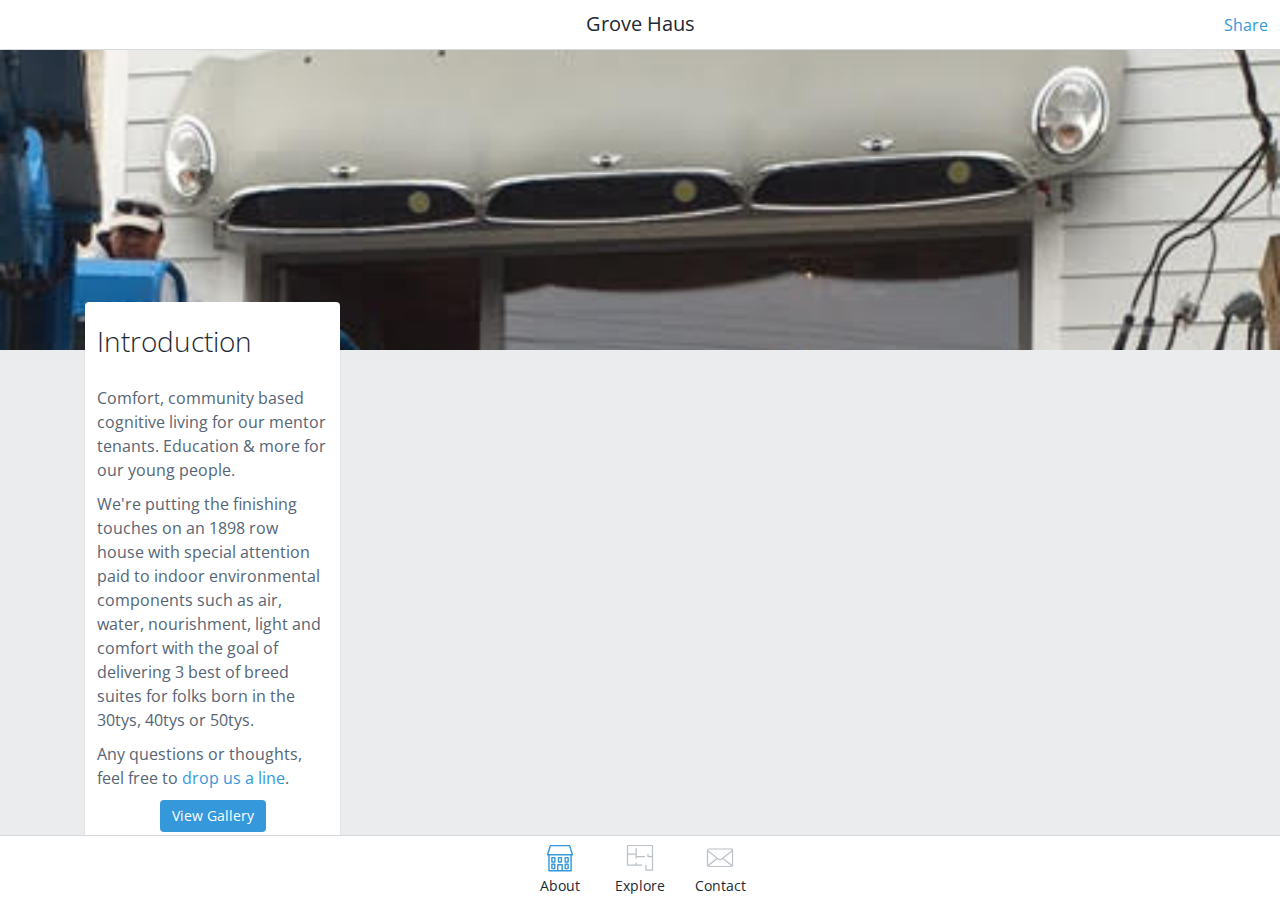
==== commit 26af16c4: "homepage updates" ====
--- a/index.html
+++ b/index.html
@@ -61,10 +61,12 @@
 						<div class="card-body">
 							<h1>Introduction</h1>
 							<br>
-							<p>Comfort living, camaraderie and opportunity for our elder mentors.</p>
-							<p>Virtual learning for our young scientists.</p>
-							<p>We're in the final stages of an 1898 golden girl row house transformation with special attention paid to indoor environmental components such as air, water, light and comfort with the goal of delivering a community living environment with 3 suites for folks born in the 30tys and 40tys.</p>
+							<p>Comfort, community based cognitive living for our mentor tenants.  Education & more for our young people.</p>
+							<p>We're putting the finishing touches on an 1898 row house with special attention paid to indoor environmental components such as air, water, nourishment, light and comfort with the goal of delivering 3 best of breed suites for folks born in the 30tys, 40tys or 50tys. </p>
 							<p>Any questions or thoughts, feel free to <a href="contact.html">drop us a line</a>.</p>
+							<p class="text-center">
+								<a class="btn btn-primary" href="#intro-gallery" data-toggle="modal">View Gallery</a>
+							</p>
 						</div>
 					</div>
 				</div>	
@@ -93,7 +95,7 @@
 							<i class="fa fa-sun-o"></i>
 						</div>
 						<div class="card-body">
-							<p>Fresh, well lit indoor common areas along with north and south facing three season "green thumb" growing zones.</p>
+							<p>Well thought out natural and LED lighting throughout the house.</p>
 						</div>
 					</div>
 				</div>
@@ -104,7 +106,7 @@
 							<i class="fa fa-leaf"></i>
 						</div>
 						<div class="card-body">
-							<p>Purpose based living driven by a range of contributions with a locally owned organic flower farm.</p>
+							<p>Purpose based daily living with two drivers: our entrepreneurial partnership with the flower growing folks at Nurturing Nature Farm and mentoring opportunities within our <a href="http://zumo.littlebrook.me" target="_blank">Zumobike.com</a> program.</p>
 						</div>
 					</div>
 				</div>
@@ -115,7 +117,7 @@
 							<i class="fa fa-archive"></i>
 						</div>
 						<div class="card-body">
-							<p>Engineered kitchen pantries combined with on-going group based food coaching.</p>
+							<p>Engineered pantries combined with on-going nutrition / food coaching to promote better living and clear thinking.</p>
 						</div>
 					</div>
 				</div>
@@ -126,7 +128,7 @@
 							<i class="fa fa-thermometer-full"></i>
 						</div>
 						<div class="card-body">
-							<p>Fresh air, delivered 24/7</p>
+							<p>A three season outside living area with multiple varieties of winged visitors.</p>
 						</div>
 					</div>
 				</div>
@@ -155,7 +157,12 @@
 							<i class="fa fa-mortar-board"></i>
 						</div>
 						<div class="card-body">
-							<p>By the end of summer, we'll be virtually serving up a big bundle of smart data from Reid Haus for physics students to leverage for their energy studies. Additionally, our home grown resource evangelists (from <a href="http://zumo.littlebrook.me" target="_blank">Zumobike.com</a>) will load our website with photos and audios explaining the how and why's associated with the comfort, convenience, sustainability standards and purpose we've engineered into this home.</p>
+							<p>On the education front, to arm our young people with career touches in the fields of comfort housing and healthy, mentor-based living, by the spring of 2018, we'll be serving up:</p>
+							<ul>
+								<li>Comfort based housing data for our young students to complement their low carbon energy studies.</li>
+								<li>Web content addressing the how and why's associated with the comfort, convenience, sustainability and healthy living standards we've built into Reid Haus.</li>
+								<li>Education and eventually internship to work opportunities in the growing fields of mentor based healthy living and sustainable, Passive House buildings.</li>
+							</ul>
 						</div>
 					</div>
 				</div>
@@ -174,8 +181,8 @@
 							<h1 class="light">Pricing</h3>
 						</div>
 						<div class="card-body">
-							<p>Suite 1 and 2: <b>$1195</b> per month</p>
-							<p>Suite 3: <b>$1295</b> per month</p>
+							<p>Suite 1 and 3: <b>$1295</b> per month</p>
+							<p>Suite 2: <b>$1195</b> per month</p>
 						</div>
 					</div>
 				</div>
@@ -199,8 +206,40 @@
 							<h1 class="light">Contact</h3>
 						</div>
 						<div class="card-body">
-							<p>Contact Dana Tomson at <a href="tel:484-808-4465">484-808-4465</a></p>
-							<p>We're hoping to be ready for move-in by October 1st!</p>
+							<p>Contact Steve Oliver at <a href="tel:610-633-2830">610-633-2830</a></p>
+						</div>
+					</div>
+				</div>
+
+				<div class="col-md-3 col-sm-6">
+					<div class="card">
+						<div class="card-header icon-header text-center">
+							<i class="fa fa-star"></i>
+							<h1 class="light">Ideal Tenant</h3>
+						</div>
+						<div class="card-body">
+							<ul>
+								<li>Likes the idea of camaraderie.</li>
+								<li>Is open to sharing common areas in the home.</li>
+								<li>Is all in with respect to a cognitive lifestyle with purpose.</li>
+								<li>Is willing to pitch in with ideas and concepts that will help us grow our community based clear thinking housing model.</li>
+							</ul>
+						</div>
+					</div>
+				</div>
+
+				<div class="col-md-3 col-sm-6">
+					<div class="card">
+						<div class="card-header icon-header text-center">
+							<i class="fa fa-star"></i>
+							<h1 class="light">Suggested Reading</h3>
+						</div>
+						<div class="card-body">
+							<ul>
+								<li>The End Of Alzeheimers</li>
+								<li>Being Mortal</li>
+								<li>Brain Grain</li>
+							</ul>
 						</div>
 					</div>
 				</div>
@@ -260,6 +299,25 @@
 	    </div><!-- /.modal-content -->
 	  </div><!-- /.modal-dialog -->
 	</div><!-- /.modal -->
+
+	<div id="intro-gallery" class="modal feature-modal fade" tabindex="-1" role="dialog">
+	  <div class="modal-dialog" role="document">
+	    <div class="modal-content">
+	      <div class="modal-header">
+	      	<h1>Reid Haus.</h1>
+	      </div>
+	      <div class="modal-body">
+	        <div class="row">
+	        	<p>Gallery Coming Soon</p>
+	        	<img src="img/thumb.png">
+	        </div>
+	      </div>
+	      <div class="modal-footer text-center">
+	        <a href="#" data-dismiss="modal">Close</a>
+	      </div>
+	    </div><!-- /.modal-content -->
+	  </div><!-- /.modal-dialog -->
+	</div><!-- /.modal -->
 	
 
 	
--- a/stylesheets/main.css
+++ b/stylesheets/main.css
@@ -10629,9 +10629,15 @@
   padding: 0;
 }
 /* line 67, ../sass/components/_buttons.scss */
-.btn-dot:hover, .btn-dot:focus {
+.btn-dot:hover, .btn-dot:focus, .btn-dot:active {
   background-color: #4aa3df;
   box-shadow: 0 0 0 9px #8bc4ea;
+}
+
+/* line 74, ../sass/components/_buttons.scss */
+a.btn-dot:target {
+  background-color: purple;
+  box-shadow: 0 0 0 9px pink;
 }
 
 /* line 1, ../sass/components/_inputs.scss */
@@ -11185,66 +11191,66 @@
 /* line 391, ../sass/pages/_explore.scss */
 .plan-container#north-plan {
   width: 345px;
-  height: 460px;
+  height: 543px;
 }
 /* line 395, ../sass/pages/_explore.scss */
 .plan-container#north-plan .plan-layer {
-  background-image: url(../img/thumb.png);
+  background-image: url(../img/plans/north.jpg);
 }
 /* line 399, ../sass/pages/_explore.scss */
 .plan-container#north-plan #btn-north-1 {
-  top: 100px;
-  left: 100px;
+  top: 10px;
+  left: 220px;
 }
 /* line 404, ../sass/pages/_explore.scss */
 .plan-container#north-plan #btn-north-2 {
   top: 150px;
-  left: 100px;
+  left: 150px;
 }
 /* line 409, ../sass/pages/_explore.scss */
 .plan-container#north-plan #btn-north-3 {
-  top: 200px;
-  left: 100px;
+  top: 100px;
+  left: 220px;
 }
 /* line 414, ../sass/pages/_explore.scss */
 .plan-container#north-plan #btn-north-4 {
-  top: 250px;
-  left: 100px;
+  top: 360px;
+  left: 240px;
 }
 /* line 419, ../sass/pages/_explore.scss */
 .plan-container#north-plan #btn-north-5 {
-  top: 300px;
-  left: 100px;
+  top: 220px;
+  left: 170px;
 }
 /* line 424, ../sass/pages/_explore.scss */
 .plan-container#north-plan #btn-north-6 {
-  top: 350px;
+  top: 400px;
   left: 100px;
 }
 /* line 429, ../sass/pages/_explore.scss */
 .plan-container#north-plan #btn-north-7 {
-  top: 400px;
-  left: 100px;
+  top: 440px;
+  left: 300px;
 }
 /* line 434, ../sass/pages/_explore.scss */
 .plan-container#north-plan #btn-north-8 {
-  top: 450px;
-  left: 100px;
+  top: 470px;
+  left: 190px;
 }
 /* line 439, ../sass/pages/_explore.scss */
 .plan-container#north-plan #btn-north-9 {
-  top: 500px;
-  left: 100px;
+  top: 230px;
+  left: 30px;
 }
 /* line 444, ../sass/pages/_explore.scss */
 .plan-container#north-plan #btn-north-10 {
-  top: 550px;
-  left: 100px;
+  top: 480px;
+  left: 40px;
 }
 /* line 449, ../sass/pages/_explore.scss */
 .plan-container#north-plan #btn-north-11 {
-  top: 600px;
-  left: 100px;
+  top: 530px;
+  left: 130px;
 }
 /* line 455, ../sass/pages/_explore.scss */
 .plan-container#south-plan {
@@ -11262,22 +11268,22 @@
 }
 /* line 468, ../sass/pages/_explore.scss */
 .plan-container#south-plan #btn-south-2 {
-  top: 550px;
-  left: 70px;
+  top: 520px;
+  left: 210px;
 }
 /* line 473, ../sass/pages/_explore.scss */
 .plan-container#south-plan #btn-south-3 {
-  top: 550px;
-  left: 300px;
+  top: 320px;
+  left: 50px;
 }
 /* line 478, ../sass/pages/_explore.scss */
 .plan-container#south-plan #btn-south-4 {
-  top: 120px;
-  left: 30px;
+  top: 260px;
+  right: 50px;
 }
 /* line 483, ../sass/pages/_explore.scss */
 .plan-container#south-plan #btn-south-5 {
-  top: 430px;
+  top: 510px;
   left: 100px;
 }
 /* line 488, ../sass/pages/_explore.scss */
@@ -11295,52 +11301,77 @@
   top: 190px;
   left: 100px;
 }
-/* line 504, ../sass/pages/_explore.scss */
+/* line 503, ../sass/pages/_explore.scss */
+.plan-container#south-plan #btn-south-9 {
+  top: 60px;
+  left: 190px;
+}
+/* line 508, ../sass/pages/_explore.scss */
+.plan-container#south-plan #btn-south-10 {
+  top: 424px;
+  left: 200px;
+}
+/* line 513, ../sass/pages/_explore.scss */
+.plan-container#south-plan #btn-south-11 {
+  top: 120px;
+  left: 280px;
+}
+/* line 518, ../sass/pages/_explore.scss */
+.plan-container#south-plan #btn-south-12 {
+  top: 470px;
+  left: 280px;
+}
+/* line 524, ../sass/pages/_explore.scss */
 .plan-container#yard-plan {
   width: 345px;
   height: 460px;
 }
-/* line 508, ../sass/pages/_explore.scss */
+/* line 528, ../sass/pages/_explore.scss */
 .plan-container#yard-plan .plan-layer {
   background-image: url(../img/thumb.png);
 }
-/* line 512, ../sass/pages/_explore.scss */
+/* line 532, ../sass/pages/_explore.scss */
 .plan-container#yard-plan #btn-yard-1 {
   top: 100px;
   left: 100px;
 }
-/* line 517, ../sass/pages/_explore.scss */
+/* line 537, ../sass/pages/_explore.scss */
 .plan-container#yard-plan #btn-yard-2 {
   top: 150px;
   left: 100px;
 }
-/* line 522, ../sass/pages/_explore.scss */
+/* line 542, ../sass/pages/_explore.scss */
 .plan-container#yard-plan #btn-yard-3 {
   top: 200px;
   left: 100px;
 }
-/* line 527, ../sass/pages/_explore.scss */
+/* line 547, ../sass/pages/_explore.scss */
 .plan-container#yard-plan #btn-yard-4 {
   top: 250px;
   left: 100px;
 }
-/* line 532, ../sass/pages/_explore.scss */
+/* line 552, ../sass/pages/_explore.scss */
 .plan-container#yard-plan #btn-yard-5 {
   top: 300px;
   left: 100px;
 }
-/* line 537, ../sass/pages/_explore.scss */
+/* line 557, ../sass/pages/_explore.scss */
 .plan-container#yard-plan #btn-yard-6 {
   top: 350px;
   left: 100px;
 }
-/* line 542, ../sass/pages/_explore.scss */
+/* line 562, ../sass/pages/_explore.scss */
 .plan-container#yard-plan #btn-yard-7 {
   top: 400px;
   left: 100px;
 }
-/* line 547, ../sass/pages/_explore.scss */
+/* line 567, ../sass/pages/_explore.scss */
 .plan-container#yard-plan #btn-yard-8 {
   top: 450px;
   left: 100px;
 }
+/* line 572, ../sass/pages/_explore.scss */
+.plan-container#yard-plan #btn-yard-9 {
+  top: 500px;
+  left: 100px;
+}
